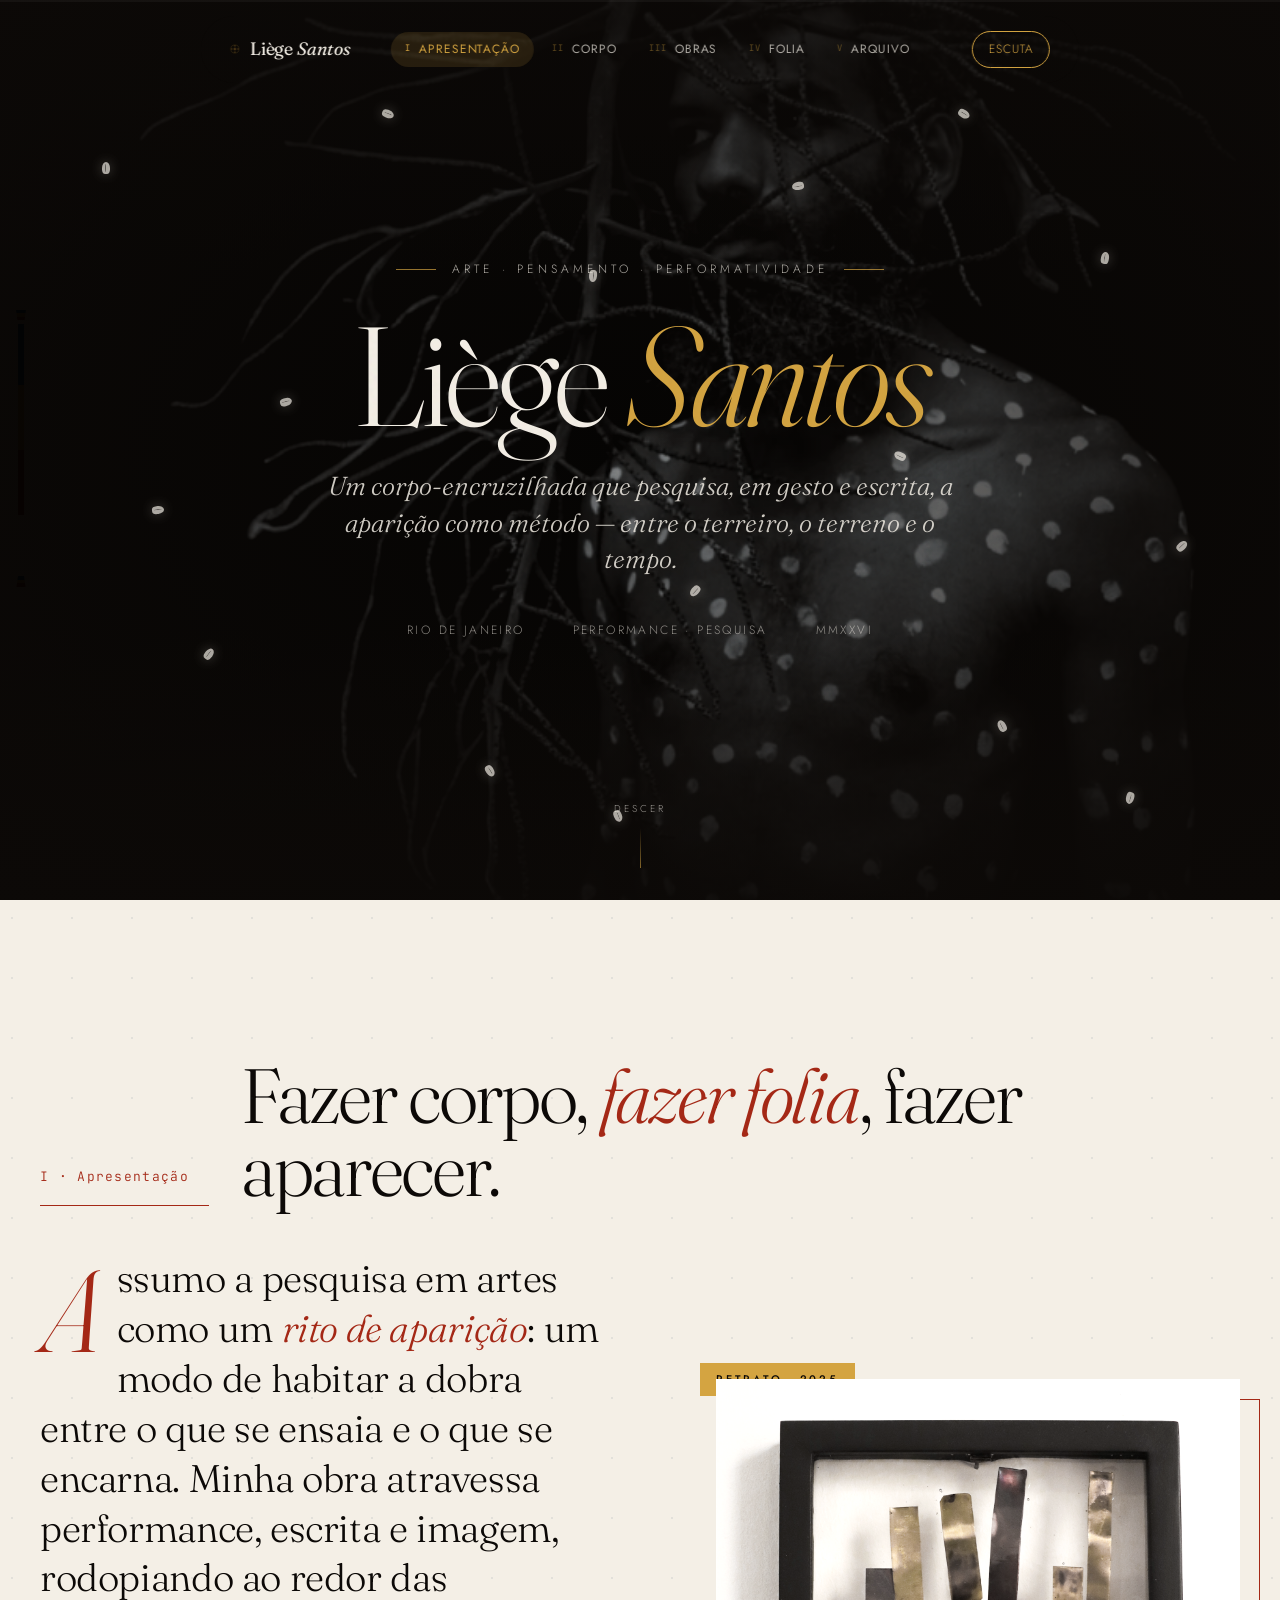
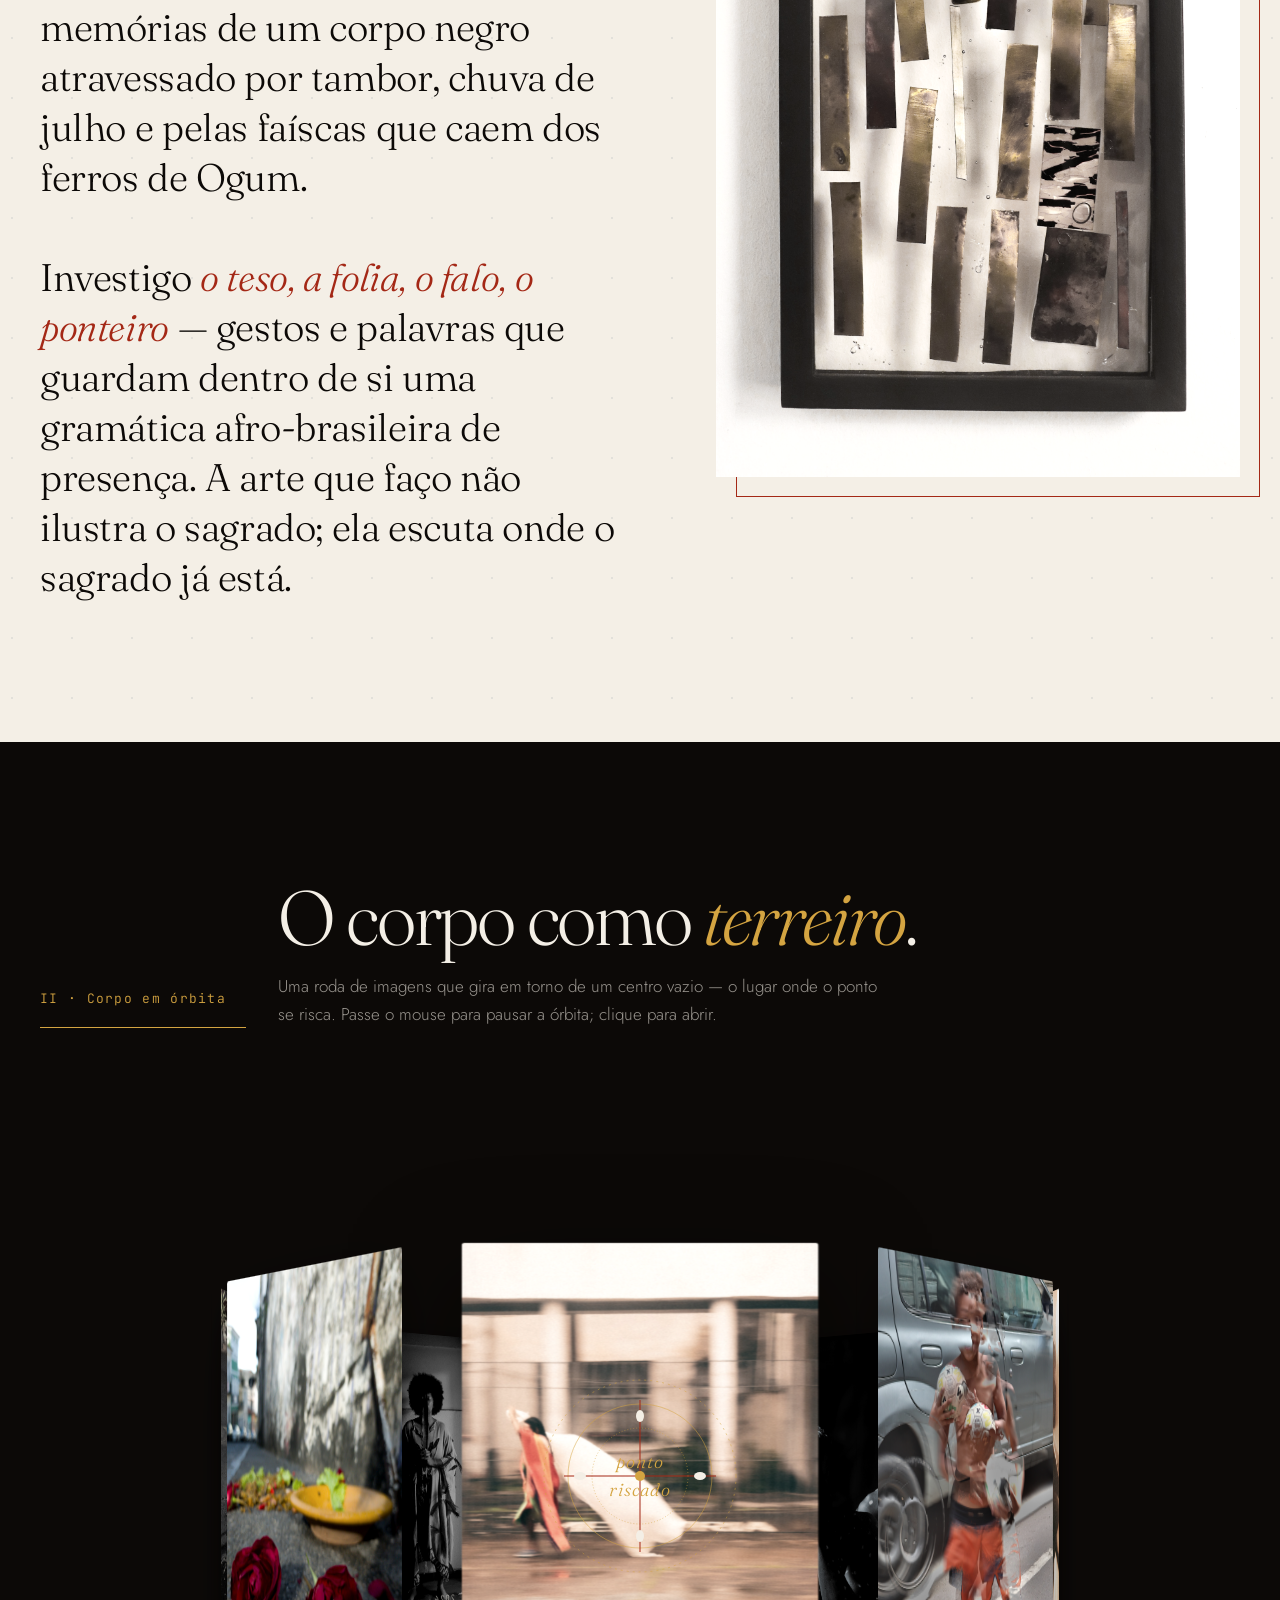
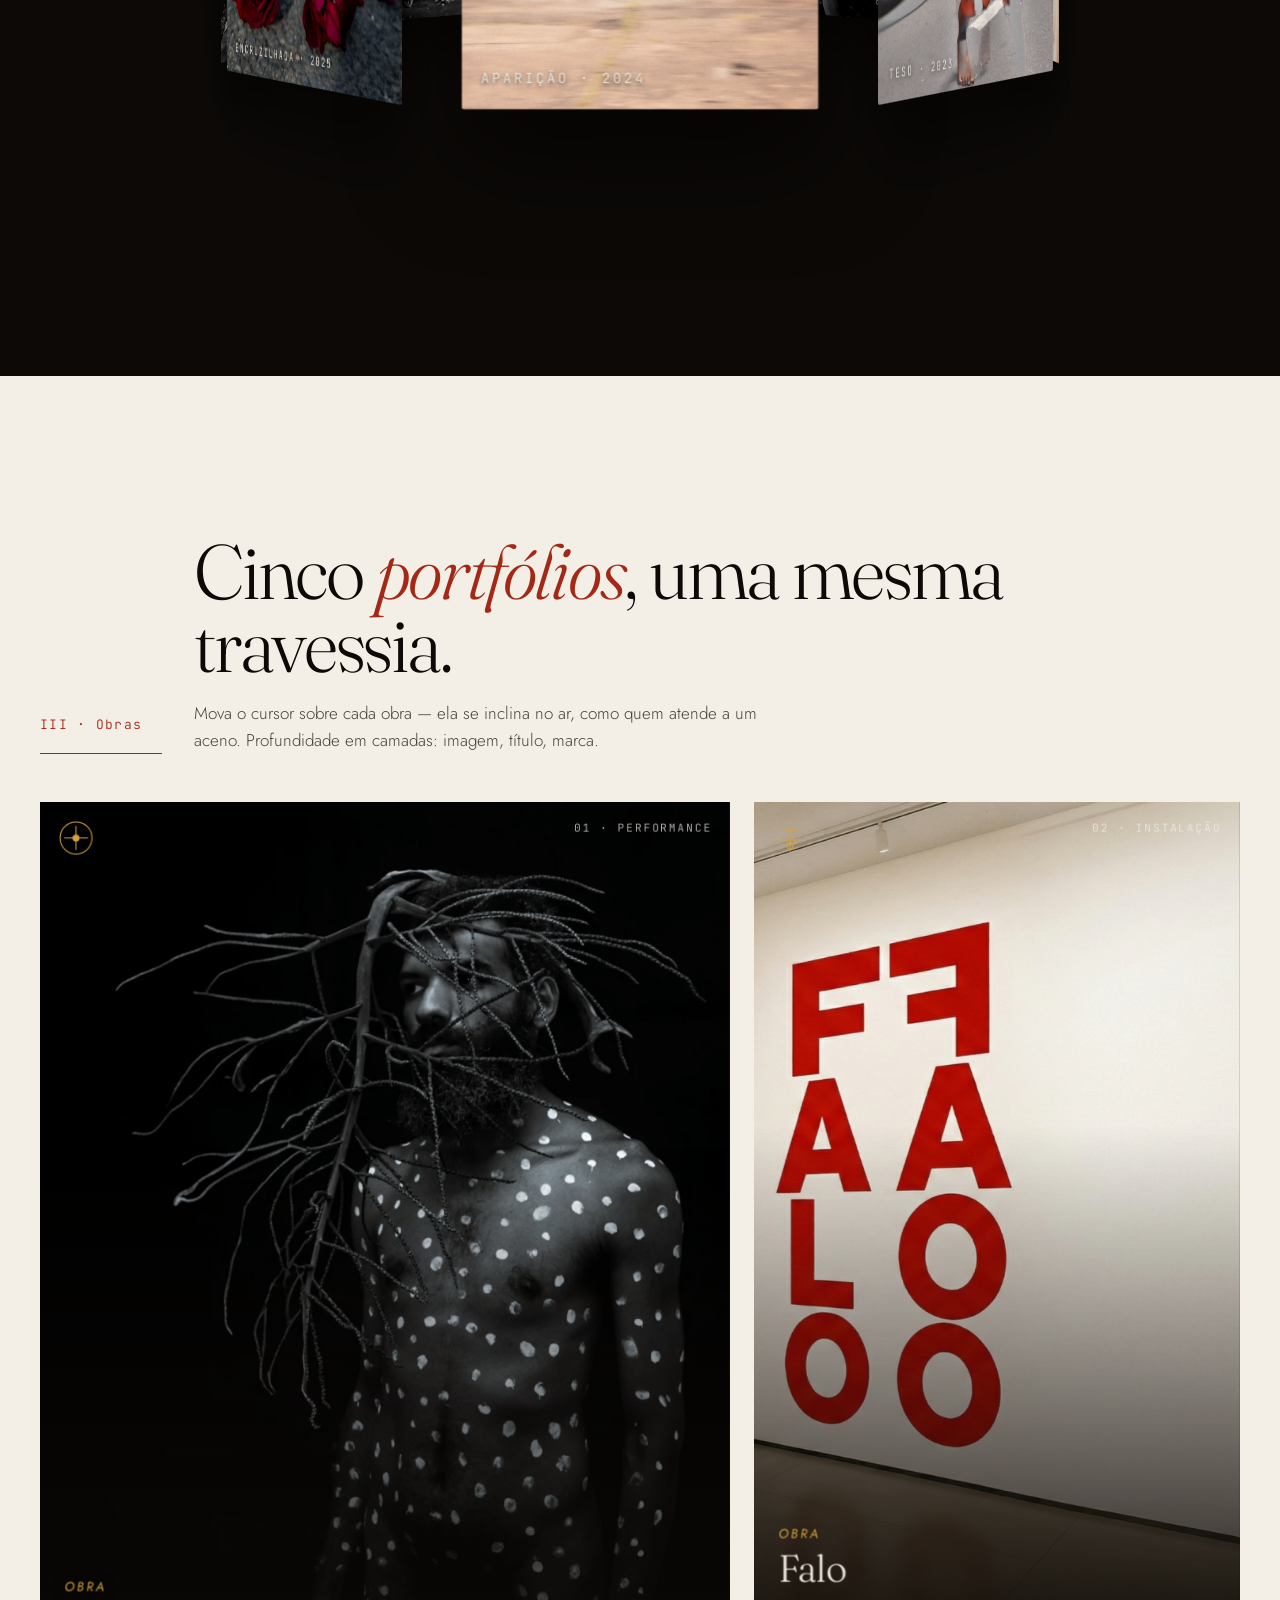
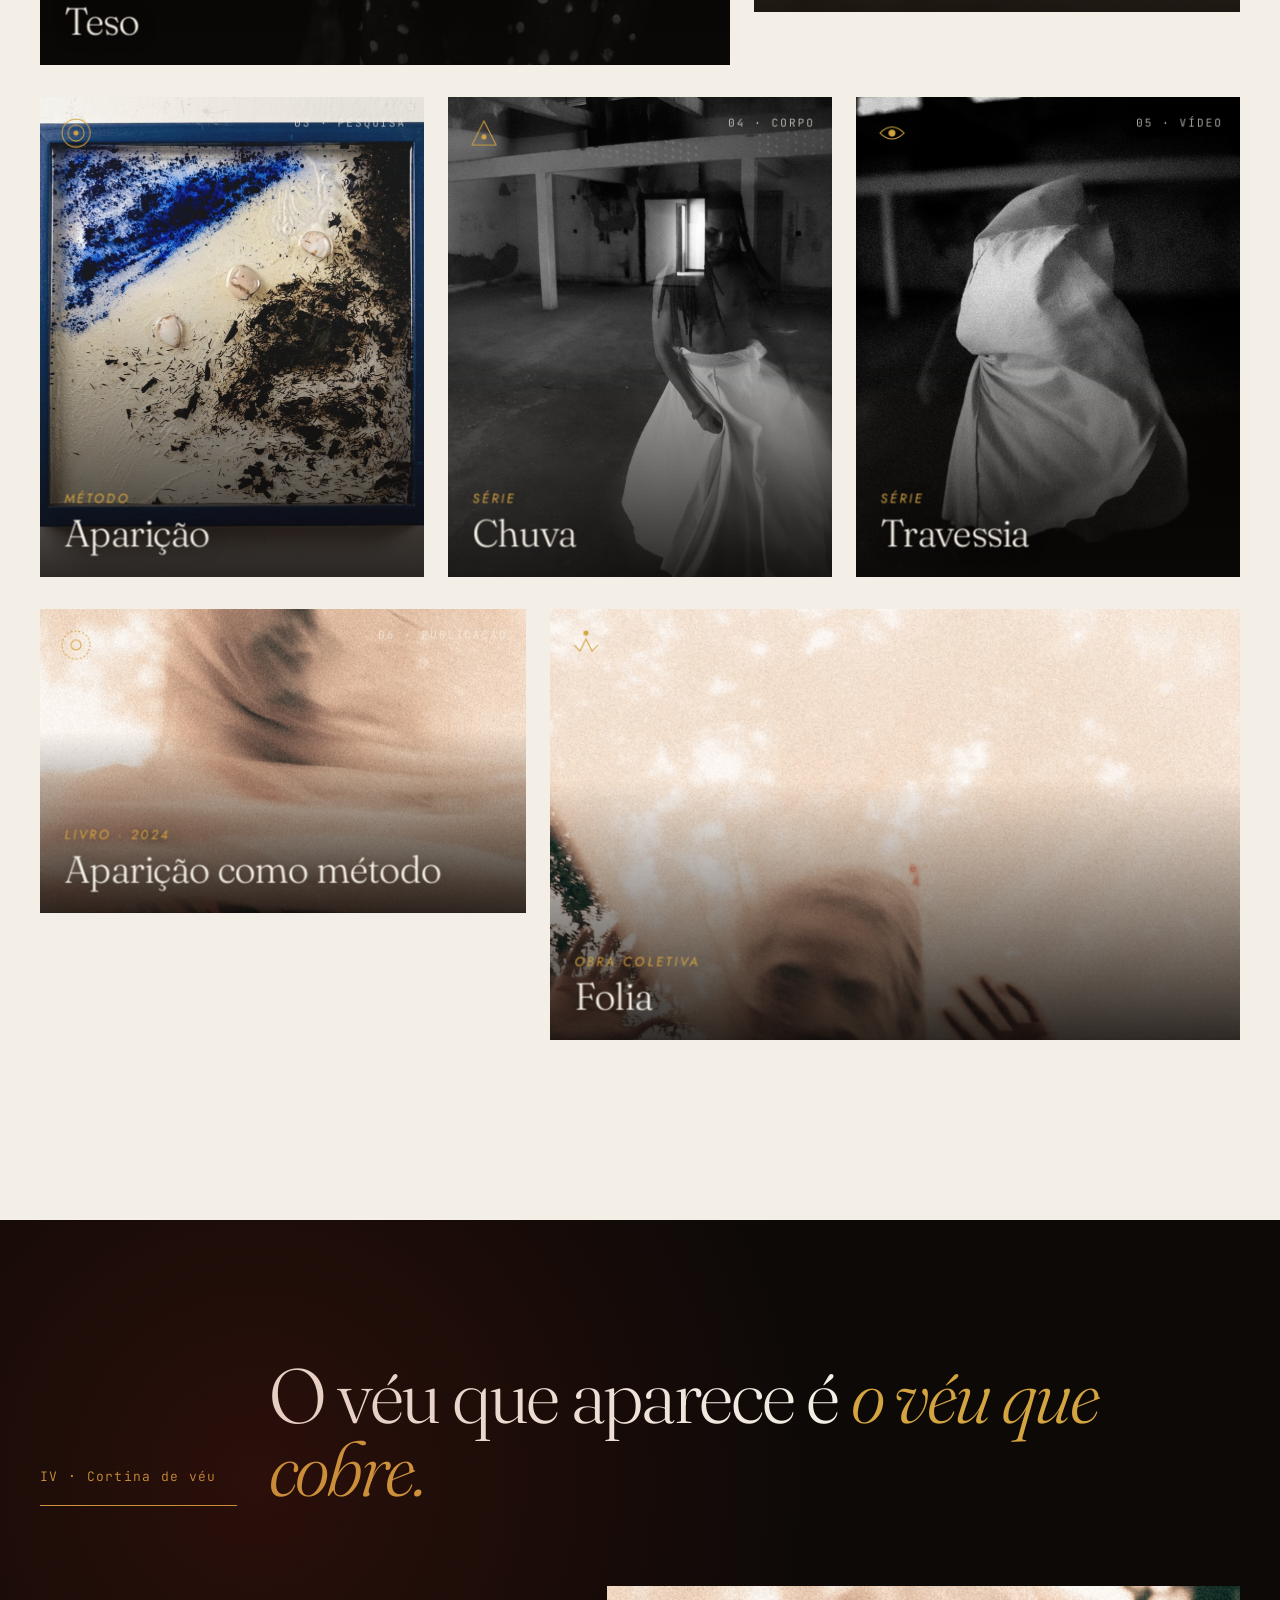
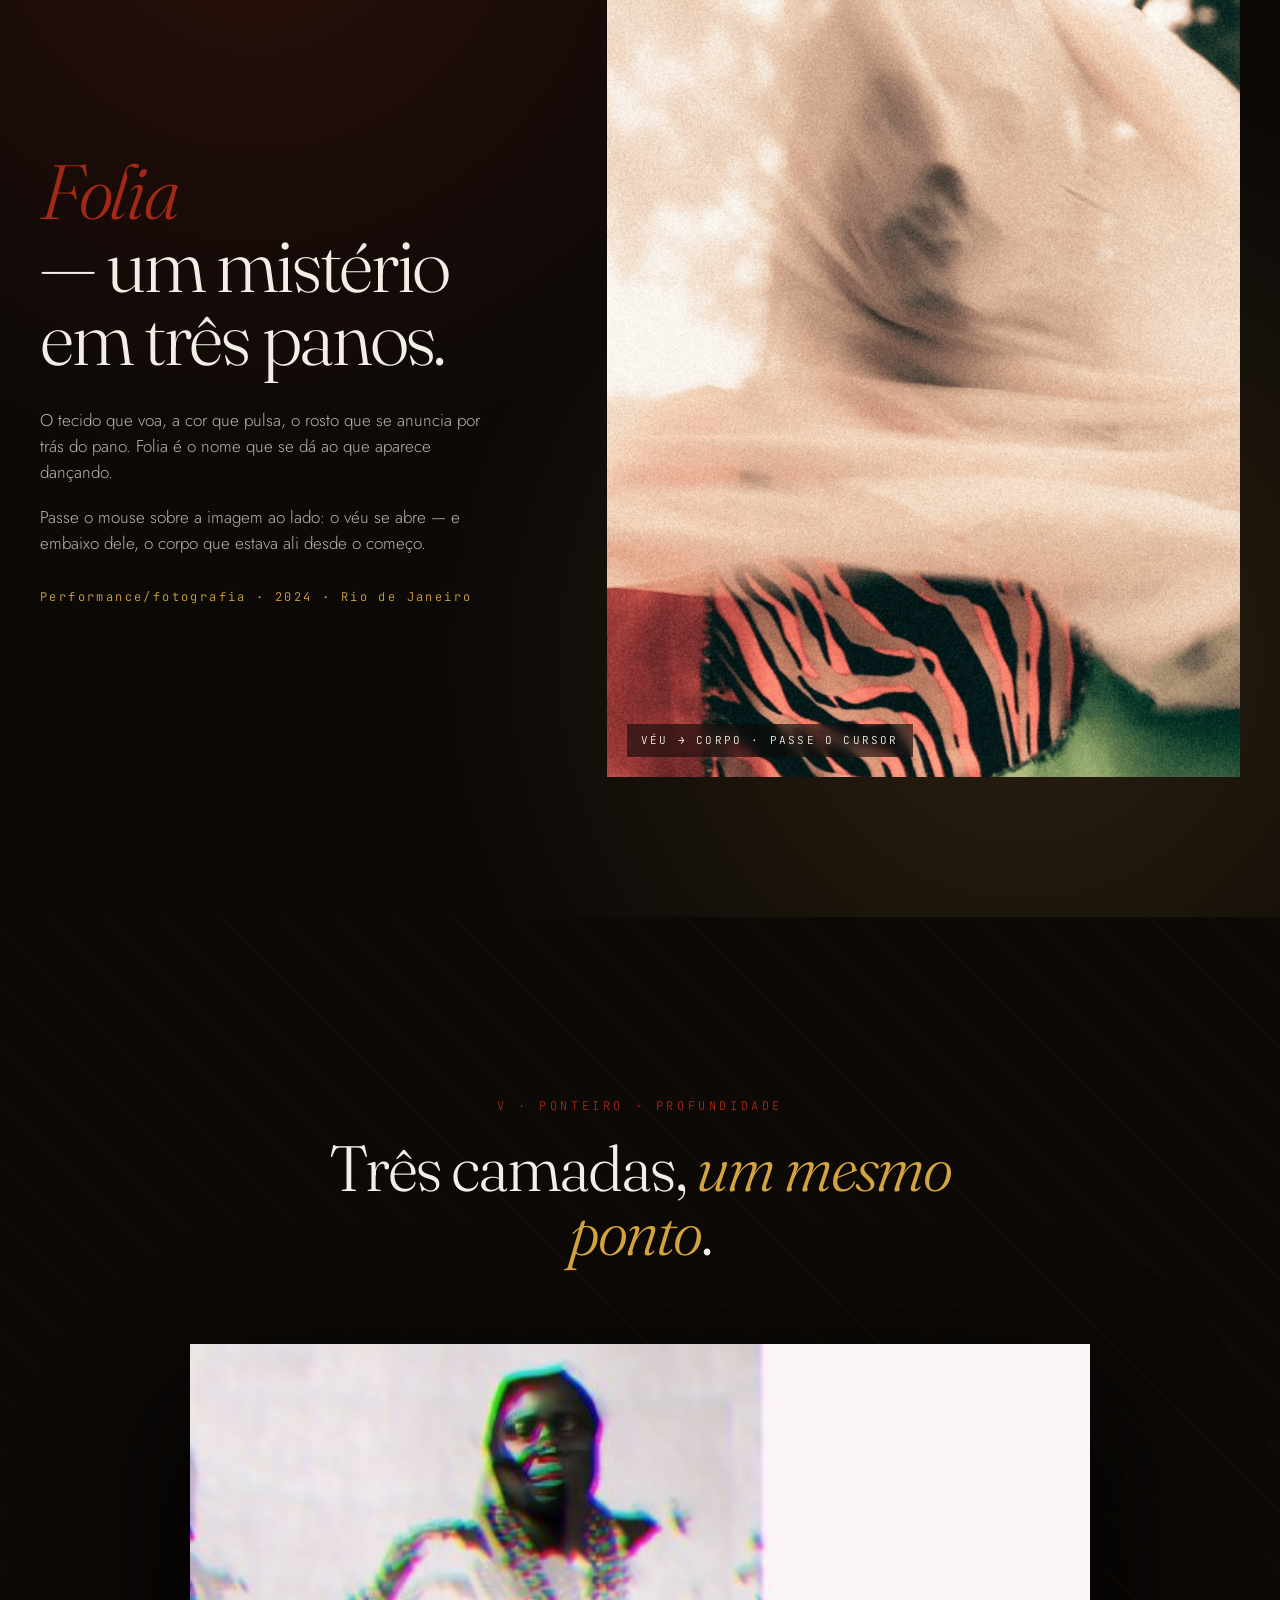
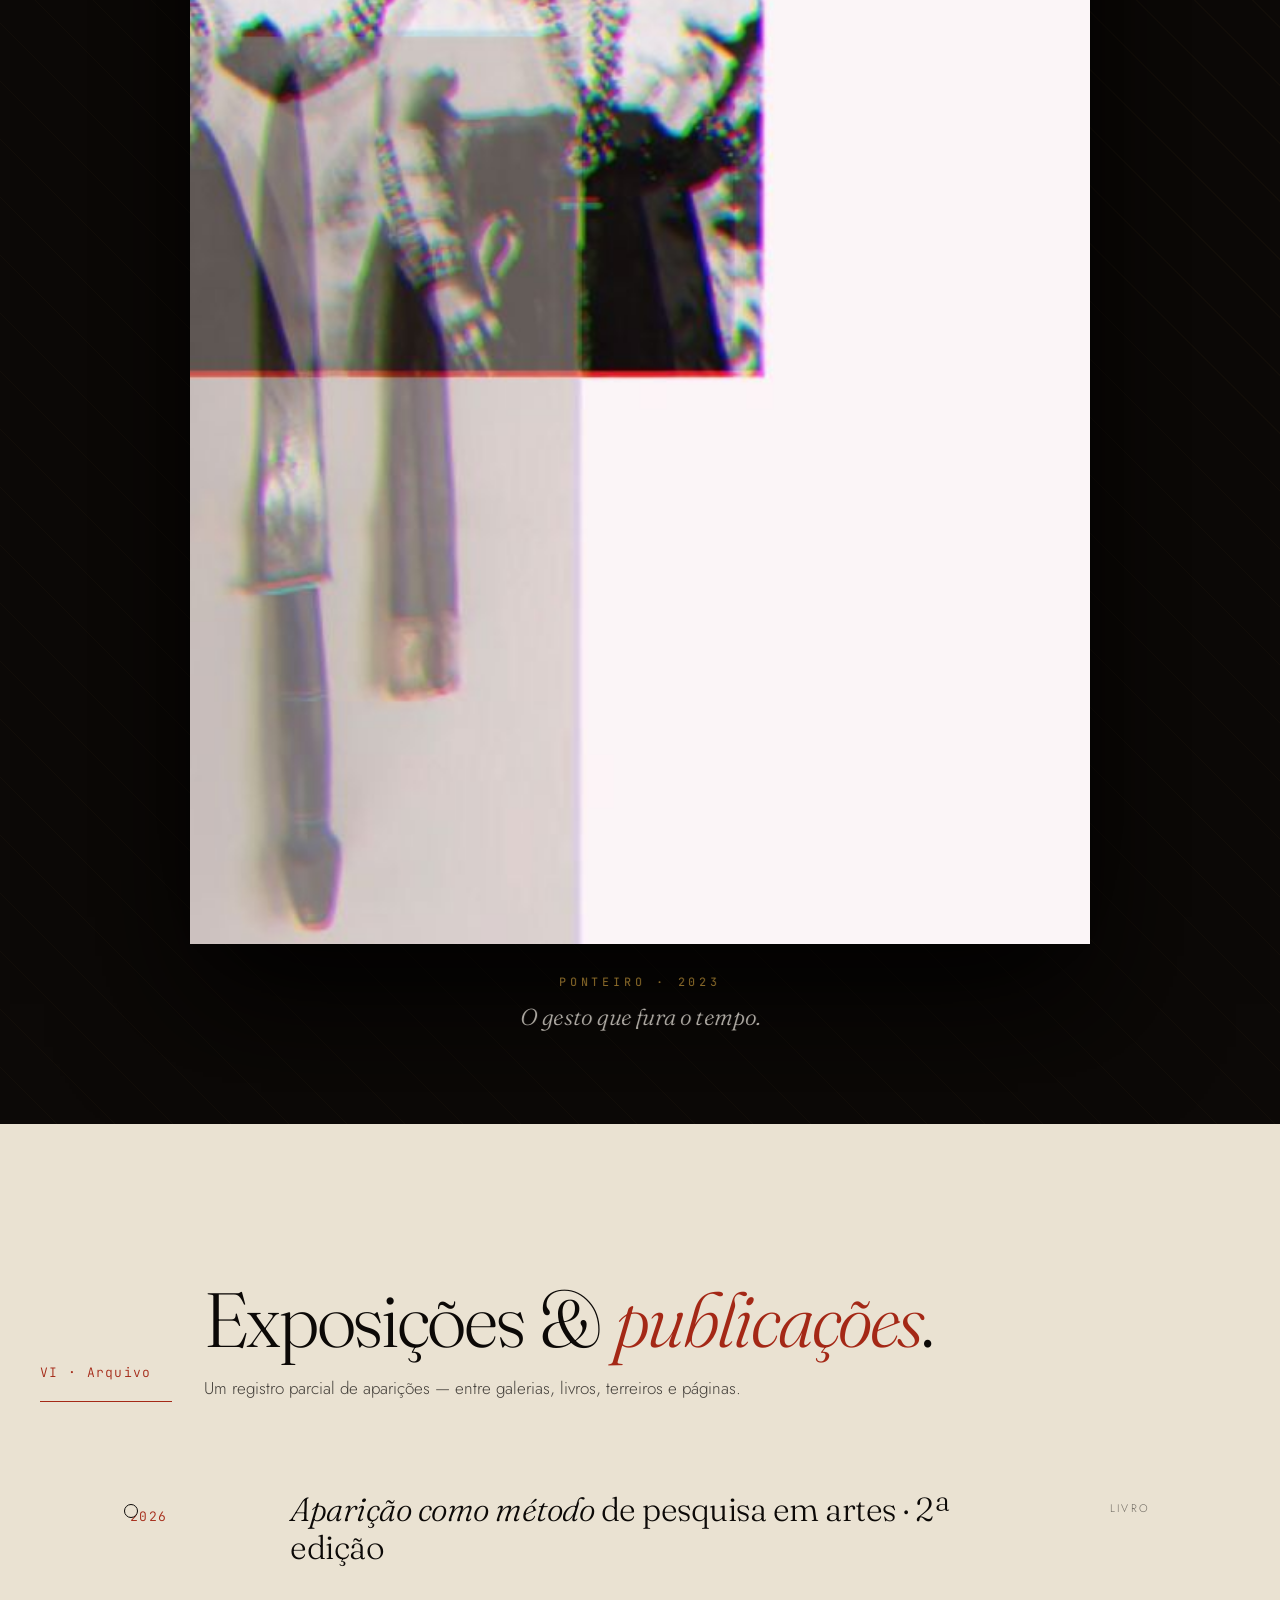
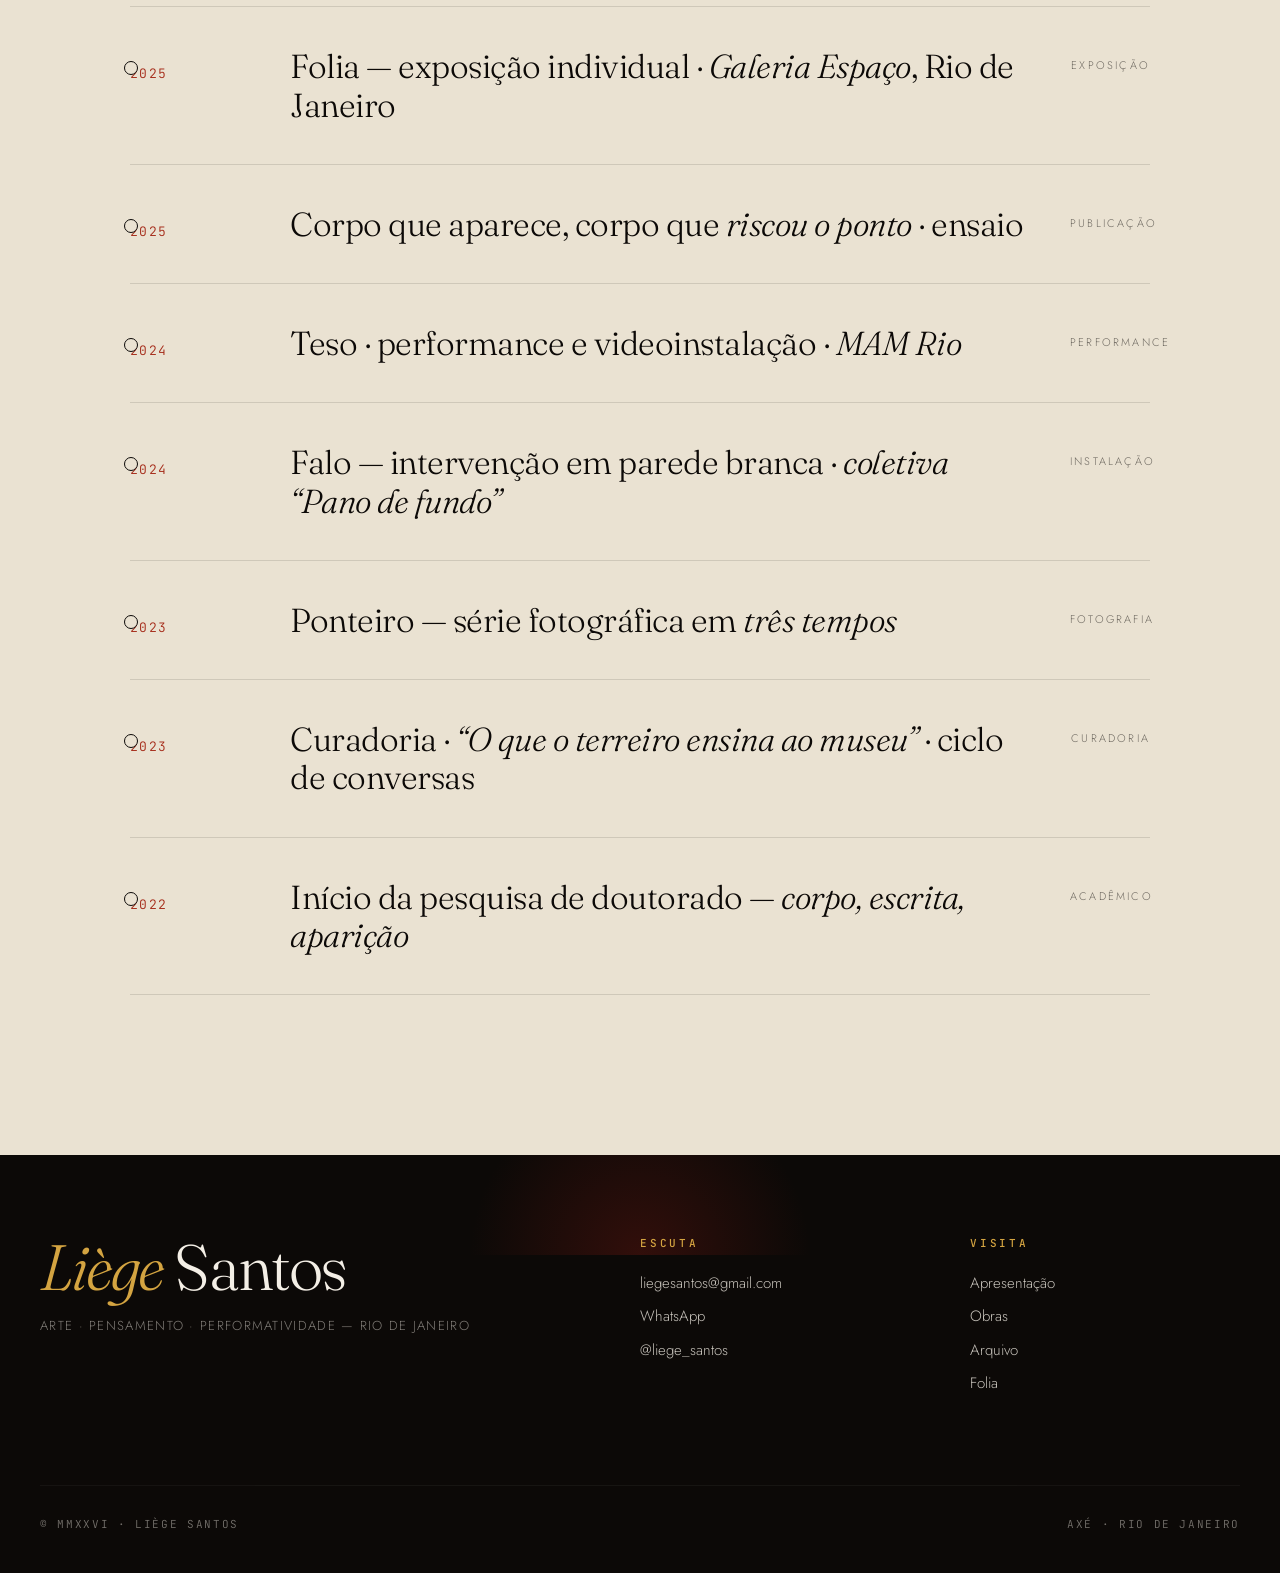
==== index.html @ 9e5293f4 "Add files via upload" ====
<!DOCTYPE html>
<html lang="pt-BR">
<head>
<meta charset="UTF-8" />
<meta name="viewport" content="width=device-width, initial-scale=1" />
<title>Liège Santos — Arte, pensamento, performatividade</title>
<link rel="preconnect" href="https://fonts.googleapis.com" />
<link rel="preconnect" href="https://fonts.gstatic.com" crossorigin />
<link href="https://fonts.googleapis.com/css2?family=Fraunces:ital,opsz,wght@0,9..144,300;0,9..144,400;0,9..144,500;1,9..144,300;1,9..144,400&family=Jost:wght@300;400;500&family=JetBrains+Mono:wght@400;500&display=swap" rel="stylesheet" />
<link rel="stylesheet" href="styles.css" />
</head>
<body>

<!-- Shared SVG defs: adinkra sigils, pemba filter -->
<svg width="0" height="0" style="position:absolute" aria-hidden="true">
  <defs>
    <!-- Pemba chalk-rough filter for divider line -->
    <filter id="pemba-rough" x="-10%" y="-50%" width="120%" height="200%">
      <feTurbulence type="fractalNoise" baseFrequency="0.9" numOctaves="2" seed="3"/>
      <feDisplacementMap in="SourceGraphic" scale="1.4"/>
    </filter>

    <!-- Gye Nyame — "exceto Deus/a divindade suprema" — supremacia do sagrado -->
    <symbol id="adinkra-gye" viewBox="0 0 64 64">
      <g fill="none" stroke="currentColor" stroke-width="2" stroke-linecap="round" stroke-linejoin="round">
        <path d="M32 6 C20 6 12 14 12 26 C12 36 20 44 32 44 C40 44 46 40 46 32"/>
        <path d="M46 32 C46 24 40 20 32 20 C26 20 22 24 22 30"/>
        <circle cx="32" cy="32" r="4" fill="currentColor" stroke="none"/>
        <path d="M32 44 L32 58 M24 58 L40 58"/>
      </g>
    </symbol>

    <!-- Sankofa (heart form) — voltar para buscar o que ficou -->
    <symbol id="adinkra-sankofa" viewBox="0 0 64 64">
      <g fill="none" stroke="currentColor" stroke-width="2" stroke-linecap="round" stroke-linejoin="round">
        <path d="M32 10 C22 10 14 18 14 30 C14 42 22 50 32 50 C42 50 50 42 50 32"/>
        <path d="M32 10 L32 28 L44 22"/>
        <path d="M50 32 L46 28 M50 32 L46 36"/>
        <circle cx="32" cy="40" r="2" fill="currentColor" stroke="none"/>
      </g>
    </symbol>

    <!-- Ponto riscado (cruz encruzilhada) -->
    <symbol id="sigil-ponto" viewBox="0 0 64 64">
      <g fill="none" stroke="currentColor" stroke-width="1.4">
        <circle cx="32" cy="32" r="26"/>
        <path d="M32 6 L32 58 M6 32 L58 32"/>
        <circle cx="32" cy="32" r="3" fill="currentColor"/>
        <circle cx="32" cy="12" r="2"/>
        <circle cx="52" cy="32" r="2"/>
        <circle cx="32" cy="52" r="2"/>
        <circle cx="12" cy="32" r="2"/>
      </g>
    </symbol>

    <!-- Dwennimmen (chifres do carneiro) — força, humildade -->
    <symbol id="adinkra-dwen" viewBox="0 0 64 64">
      <g fill="none" stroke="currentColor" stroke-width="1.6" stroke-linecap="round">
        <path d="M16 40 C10 40 8 34 14 30 C20 26 22 34 18 38"/>
        <path d="M48 40 C54 40 56 34 50 30 C44 26 42 34 46 38"/>
        <path d="M16 40 C16 48 24 54 32 54 C40 54 48 48 48 40"/>
        <circle cx="32" cy="18" r="6"/>
        <path d="M32 24 L32 42"/>
      </g>
    </symbol>

    <!-- Nkyinkyim (caminho sinuoso) -->
    <symbol id="adinkra-path" viewBox="0 0 64 64">
      <path d="M8 32 C16 20 24 44 32 32 C40 20 48 44 56 32" fill="none" stroke="currentColor" stroke-width="2" stroke-linecap="round"/>
      <circle cx="8" cy="32" r="2" fill="currentColor"/>
      <circle cx="56" cy="32" r="2" fill="currentColor"/>
    </symbol>

    <!-- Oferenda — folha com conta -->
    <symbol id="oferenda-folha" viewBox="0 0 64 64">
      <g fill="none" stroke="currentColor" stroke-width="1.2">
        <path d="M8 56 C8 30 26 12 50 10 C48 34 30 52 8 56 Z"/>
        <path d="M8 56 L40 24"/>
        <circle cx="22" cy="42" r="2" fill="currentColor"/>
        <circle cx="32" cy="32" r="1.5" fill="currentColor"/>
      </g>
    </symbol>

    <!-- Búzio -->
    <symbol id="oferenda-buzio" viewBox="0 0 64 64">
      <g fill="none" stroke="currentColor" stroke-width="1.2">
        <ellipse cx="32" cy="32" rx="14" ry="22"/>
        <path d="M32 12 L32 52"/>
        <path d="M26 22 C30 26 34 26 38 22 M26 32 C30 36 34 36 38 32 M26 42 C30 46 34 46 38 42"/>
      </g>
    </symbol>
  </defs>
</svg>

<div class="grain"></div>
<div class="fita" aria-hidden="true"></div>

<!-- Ritual opening — invocation over-frame on first load -->
<div class="ritual-open" aria-hidden="true">
  <div class="inner">
    <svg class="adinkra"><use href="#adinkra-gye"/></svg>
    <div class="salve"><em>Axé.</em></div>
    <div class="salve-sub">Aos que vieram antes · aos que virão</div>
  </div>
</div>

<!-- Scroll-progress (fita do Bonfim) -->
<div class="progress" aria-hidden="true"><span id="progressBar"></span></div>

<!-- Refined nav -->
<nav class="nav" id="topNav">
  <a href="#top" class="brand">
    <span class="glyph"><svg viewBox="0 0 64 64"><use href="#sigil-ponto"/></svg></span>
    <span><em>Liège</em> Santos</span>
  </a>
  <ul class="nav-items">
    <li><a href="#manifesto" data-num="I"><span class="num">I</span>Apresentação</a></li>
    <li><a href="#orbita" data-num="II"><span class="num">II</span>Corpo</a></li>
    <li><a href="#obras" data-num="III"><span class="num">III</span>Obras</a></li>
    <li><a href="#folia" data-num="IV"><span class="num">IV</span>Folia</a></li>
    <li><a href="#arquivo" data-num="V"><span class="num">V</span>Arquivo</a></li>
  </ul>
  <a href="#contato" class="contato-btn">Escuta</a>
  <button class="nav-mobile-btn" id="navMobileBtn" aria-label="Abrir menu">Menu</button>
</nav>

<!-- Mobile fullscreen menu -->
<div class="mobile-menu" id="mobileMenu">
  <button class="close" id="mobileMenuClose" aria-label="Fechar">Fechar</button>
  <a href="#manifesto"><span class="num">I</span><em>Apresentação</em></a>
  <a href="#orbita"><span class="num">II</span><em>Corpo</em></a>
  <a href="#obras"><span class="num">III</span><em>Obras</em></a>
  <a href="#folia"><span class="num">IV</span><em>Folia</em></a>
  <a href="#arquivo"><span class="num">V</span><em>Arquivo</em></a>
  <a href="#contato"><span class="num">VI</span><em>Escuta</em></a>
</div>

<!-- ============================================ HERO ============================================ -->
<header class="hero" id="top">
  <div class="hero-bg"></div>
  <div class="buzios" id="buzios"></div>
  <div class="hero-content">
    <div class="hero-kicker">Arte · Pensamento · Performatividade</div>
    <h1 class="hero-title">Liège <em>Santos</em></h1>
    <p class="hero-sub">Um corpo-encruzilhada que pesquisa, em gesto e escrita, a aparição como método — entre o terreiro, o terreno e o tempo.</p>
    <div class="hero-meta">
      <span>Rio de Janeiro</span>
      <span>Performance · Pesquisa</span>
      <span>MMXXVI</span>
    </div>
  </div>
  <div class="scroll-cue">
    <span>descer</span>
    <span class="line"></span>
  </div>
</header>

<!-- ============================================ MANIFESTO ============================================ -->
<section class="manifesto" id="manifesto">
  <div class="section-head">
    <div class="section-num">I · Apresentação</div>
    <h2 class="section-title">Fazer corpo, <em>fazer folia</em>, fazer aparecer.</h2>
  </div>
  <div class="manifesto-grid">
    <div class="manifesto-text">
      <span class="drop">A</span>ssumo a pesquisa em artes como um <em>rito de aparição</em>: um modo de habitar a dobra entre o que se ensaia e o que se encarna. Minha obra atravessa performance, escrita e imagem, rodopiando ao redor das memórias de um corpo negro atravessado por tambor, chuva de julho e pelas faíscas que caem dos ferros de Ogum.
      <br><br>
      Investigo <em>o teso, a folia, o falo, o ponteiro</em> — gestos e palavras que guardam dentro de si uma gramática afro-brasileira de presença. A arte que faço não ilustra o sagrado; ela escuta onde o sagrado já está.
    </div>
    <div class="manifesto-portrait">
      <div class="tag">Retrato · 2025</div>
      <img src="img/retrato.jpg" alt="Liège Santos" />
      <div class="frame"></div>
    </div>
  </div>
</section>

<!-- ============================================ ORBITAL GALLERY — CORPO ============================================ -->
<section class="orbital" id="orbita">
  <div class="section-head">
    <div class="section-num">II · Corpo em órbita</div>
    <div>
      <h2 class="section-title">O corpo como <em>terreiro</em>.</h2>
      <p class="section-intro">Uma roda de imagens que gira em torno de um centro vazio — o lugar onde o ponto se risca. Passe o mouse para pausar a órbita; clique para abrir.</p>
    </div>
  </div>

  <div class="orbit-stage">
    <div class="orbit-ring" id="orbitRing">
      <div class="orbit-card" data-label="Aparição · 2024" style="--angle: 0deg"><img src="img/corpo-1.png" alt="" /></div>
      <div class="orbit-card" data-label="Teso · 2023" style="--angle: 45deg"><img src="img/corpo-2.png" alt="" /></div>
      <div class="orbit-card" data-label="Folia · 2024" style="--angle: 90deg"><img src="img/corpo-3.png" alt="" /></div>
      <div class="orbit-card" data-label="Ritual · 2025" style="--angle: 135deg"><img src="img/corpo-4.png" alt="" /></div>
      <div class="orbit-card" data-label="Ponteiro · 2023" style="--angle: 180deg"><img src="img/corpo-5.png" alt="" /></div>
      <div class="orbit-card" data-label="Falo · 2024" style="--angle: 225deg"><img src="img/corpo-6.png" alt="" /></div>
      <div class="orbit-card" data-label="Chuva · 2025" style="--angle: 270deg"><img src="img/corpo-7.png" alt="" /></div>
      <div class="orbit-card" data-label="Encruzilhada · 2025" style="--angle: 315deg"><img src="img/corpo-8.png" alt="" /></div>
    </div>
    <div class="orbit-center">
      <svg viewBox="0 0 200 200" fill="none">
        <circle cx="100" cy="100" r="96" stroke="#d4a441" stroke-width="0.5" stroke-dasharray="2 4" />
        <circle cx="100" cy="100" r="72" stroke="#d4a441" stroke-width="0.5" />
        <circle cx="100" cy="100" r="48" stroke="#d4a441" stroke-width="0.5" stroke-dasharray="1 2" />
        <!-- Ponto-riscado: cross with four cowries -->
        <line x1="100" y1="24" x2="100" y2="176" stroke="#a42816" stroke-width="1" />
        <line x1="24" y1="100" x2="176" y2="100" stroke="#a42816" stroke-width="1" />
        <circle cx="100" cy="100" r="5" fill="#d4a441" />
        <ellipse cx="100" cy="40" rx="4" ry="6" fill="#f4efe6" />
        <ellipse cx="160" cy="100" rx="6" ry="4" fill="#f4efe6" />
        <ellipse cx="100" cy="160" rx="4" ry="6" fill="#f4efe6" />
        <ellipse cx="40" cy="100" rx="6" ry="4" fill="#f4efe6" />
      </svg>
      <div class="label">ponto<br/>riscado</div>
    </div>
  </div>
</section>

<!-- ============================================ PORTFOLIO — TILT ============================================ -->
<section class="portfolio" id="obras">
  <div class="section-head">
    <div class="section-num">III · Obras</div>
    <div>
      <h2 class="section-title">Cinco <em>portfólios</em>, uma mesma travessia.</h2>
      <p class="section-intro">Mova o cursor sobre cada obra — ela se inclina no ar, como quem atende a um aceno. Profundidade em camadas: imagem, título, marca.</p>
    </div>
  </div>

  <div class="portfolio-grid">

    <article class="tilt span-7" data-depth>
      <div class="tilt-inner">
        <div class="tilt-bg"><img src="img/teso.png" alt="Teso" /></div>
        <svg class="tilt-layer sigil" viewBox="0 0 36 36" fill="none" stroke="currentColor" stroke-width="1">
          <circle cx="18" cy="18" r="16" /><path d="M6 18 L30 18 M18 6 L18 30" /><circle cx="18" cy="18" r="3" fill="currentColor"/>
        </svg>
        <div class="tilt-layer corner">01 · Performance</div>
        <div class="tilt-layer title"><em>Obra</em>Teso</div>
        <div class="tilt-shine"></div>
      </div>
    </article>

    <article class="tilt span-5 tall" data-depth>
      <div class="tilt-inner">
        <div class="tilt-bg"><img src="img/falo.png" alt="Falo" /></div>
        <svg class="tilt-layer sigil" viewBox="0 0 36 36" fill="none" stroke="currentColor" stroke-width="1">
          <path d="M18 4 L18 32 M10 10 L26 10 M8 20 L28 20" /><circle cx="18" cy="26" r="3"/>
        </svg>
        <div class="tilt-layer corner">02 · Instalação</div>
        <div class="tilt-layer title"><em>Obra</em>Falo</div>
        <div class="tilt-shine"></div>
      </div>
    </article>

    <article class="tilt span-4" data-depth>
      <div class="tilt-inner">
        <div class="tilt-bg"><img src="img/ritual-1.png" alt="Ritual" /></div>
        <svg class="tilt-layer sigil" viewBox="0 0 36 36" fill="none" stroke="currentColor" stroke-width="1">
          <circle cx="18" cy="18" r="14" /><circle cx="18" cy="18" r="8" /><circle cx="18" cy="18" r="2" fill="currentColor"/>
        </svg>
        <div class="tilt-layer corner">03 · Pesquisa</div>
        <div class="tilt-layer title"><em>Método</em>Aparição</div>
        <div class="tilt-shine"></div>
      </div>
    </article>

    <article class="tilt span-4" data-depth>
      <div class="tilt-inner">
        <div class="tilt-bg"><img src="img/ritual-2.png" alt="Ritual 2" /></div>
        <svg class="tilt-layer sigil" viewBox="0 0 36 36" fill="none" stroke="currentColor" stroke-width="1">
          <path d="M6 30 L18 6 L30 30 Z" /><circle cx="18" cy="22" r="2" fill="currentColor"/>
        </svg>
        <div class="tilt-layer corner">04 · Corpo</div>
        <div class="tilt-layer title"><em>Série</em>Chuva</div>
        <div class="tilt-shine"></div>
      </div>
    </article>

    <article class="tilt span-4" data-depth>
      <div class="tilt-inner">
        <div class="tilt-bg"><img src="img/ritual-3.png" alt="Ritual 3" /></div>
        <svg class="tilt-layer sigil" viewBox="0 0 36 36" fill="none" stroke="currentColor" stroke-width="1">
          <path d="M6 18 Q18 6 30 18 Q18 30 6 18 Z" /><circle cx="18" cy="18" r="3" fill="currentColor"/>
        </svg>
        <div class="tilt-layer corner">05 · Vídeo</div>
        <div class="tilt-layer title"><em>Série</em>Travessia</div>
        <div class="tilt-shine"></div>
      </div>
    </article>

    <article class="tilt span-5 wide" data-depth>
      <div class="tilt-inner">
        <div class="tilt-bg"><img src="img/aparicao.png" alt="Aparição" /></div>
        <svg class="tilt-layer sigil" viewBox="0 0 36 36" fill="none" stroke="currentColor" stroke-width="1">
          <circle cx="18" cy="18" r="14" stroke-dasharray="2 2"/><circle cx="18" cy="18" r="5"/>
        </svg>
        <div class="tilt-layer corner">06 · Publicação</div>
        <div class="tilt-layer title"><em>Livro · 2024</em>Aparição como método</div>
        <div class="tilt-shine"></div>
      </div>
    </article>

    <article class="tilt span-7 wide" data-depth>
      <div class="tilt-inner">
        <div class="tilt-bg"><img src="img/folia.png" alt="Folia" /></div>
        <svg class="tilt-layer sigil" viewBox="0 0 36 36" fill="none" stroke="currentColor" stroke-width="1">
          <path d="M6 18 L12 24 L18 12 L24 24 L30 18" /><circle cx="18" cy="6" r="2" fill="currentColor"/>
        </svg>
        <div class="tilt-layer corner">07 · Exposição</div>
        <div class="tilt-layer title"><em>Obra coletiva</em>Folia</div>
        <div class="tilt-shine"></div>
      </div>
    </article>

  </div>
</section>

<!-- ============================================ CURTAIN — FOLIA ============================================ -->
<section class="curtain-section" id="folia">
  <div class="section-head" style="padding-bottom: 80px;">
    <div class="section-num" style="color: var(--oxum); border-bottom-color: var(--oxum);">IV · Cortina de véu</div>
    <h2 class="section-title" style="color: var(--oxala)">O véu que aparece é <em style="color: var(--oxum)">o véu que cobre.</em></h2>
  </div>
  <div class="curtain-wrap">
    <div class="curtain-text">
      <h3>Folia <span>— um mistério em três panos.</span></h3>
      <p>O tecido que voa, a cor que pulsa, o rosto que se anuncia por trás do pano. Folia é o nome que se dá ao que aparece dançando.</p>
      <p>Passe o mouse sobre a imagem ao lado: o véu se abre — e embaixo dele, o corpo que estava ali desde o começo.</p>
      <div class="year">Performance/fotografia · 2024 · Rio de Janeiro</div>
    </div>
    <div class="curtain-photo">
      <img class="layer-back" src="img/folia.png" alt="Folia descoberto" />
      <img class="layer-front" src="img/aparicao.png" alt="Folia velado" />
      <div class="caption">Véu → corpo · passe o cursor</div>
    </div>
  </div>
</section>

<!-- ============================================ PONTEIRO — DEPTH STACK ============================================ -->
<section class="ponteiro-stage">
  <div class="ponteiro-head">
    <div class="kicker">V · Ponteiro · Profundidade</div>
    <h3>Três camadas, <em>um mesmo ponto</em>.</h3>
  </div>
  <div class="ponteiro-wrap">
    <div class="ponteiro-card" id="ponteiroCard">
      <div class="ponteiro-slab s-back"><img src="img/ponteiro.jpg" alt="" /></div>
      <div class="ponteiro-slab s-mid"><img src="img/ponteiro.jpg" alt="" /></div>
      <div class="ponteiro-slab s-front"><img src="img/ponteiro.jpg" alt="Ponteiro" /></div>
      <div class="ponteiro-caption"><strong>Ponteiro · 2023</strong>O gesto que fura o tempo.</div>
    </div>
  </div>
</section>

<!-- ============================================ ARQUIVO / TIMELINE ============================================ -->
<section class="timeline" id="arquivo">
  <div class="section-head">
    <div class="section-num">VI · Arquivo</div>
    <div>
      <h2 class="section-title">Exposições &amp; <em>publicações</em>.</h2>
      <p class="section-intro">Um registro parcial de aparições — entre galerias, livros, terreiros e páginas.</p>
    </div>
  </div>
  <div class="timeline-wrap">
    <ul class="timeline-list">
      <li class="timeline-item">
        <div class="timeline-year">2026</div>
        <div class="timeline-title"><em>Aparição como método</em> de pesquisa em artes · 2ª edição</div>
        <div class="timeline-kind">Livro</div>
      </li>
      <li class="timeline-item">
        <div class="timeline-year">2025</div>
        <div class="timeline-title">Folia — exposição individual · <em>Galeria Espaço</em>, Rio de Janeiro</div>
        <div class="timeline-kind">Exposição</div>
      </li>
      <li class="timeline-item">
        <div class="timeline-year">2025</div>
        <div class="timeline-title">Corpo que aparece, corpo que <em>riscou o ponto</em> · ensaio</div>
        <div class="timeline-kind">Publicação</div>
      </li>
      <li class="timeline-item">
        <div class="timeline-year">2024</div>
        <div class="timeline-title">Teso · performance e videoinstalação · <em>MAM Rio</em></div>
        <div class="timeline-kind">Performance</div>
      </li>
      <li class="timeline-item">
        <div class="timeline-year">2024</div>
        <div class="timeline-title">Falo — intervenção em parede branca · <em>coletiva “Pano de fundo”</em></div>
        <div class="timeline-kind">Instalação</div>
      </li>
      <li class="timeline-item">
        <div class="timeline-year">2023</div>
        <div class="timeline-title">Ponteiro — série fotográfica em <em>três tempos</em></div>
        <div class="timeline-kind">Fotografia</div>
      </li>
      <li class="timeline-item">
        <div class="timeline-year">2023</div>
        <div class="timeline-title">Curadoria · <em>“O que o terreiro ensina ao museu”</em> · ciclo de conversas</div>
        <div class="timeline-kind">Curadoria</div>
      </li>
      <li class="timeline-item">
        <div class="timeline-year">2022</div>
        <div class="timeline-title">Início da pesquisa de doutorado — <em>corpo, escrita, aparição</em></div>
        <div class="timeline-kind">Acadêmico</div>
      </li>
    </ul>
  </div>
</section>

<!-- ============================================ FOOTER ============================================ -->
<footer id="contato">
  <div class="footer-inner">
    <div>
      <div class="footer-brand"><em>Liège</em> Santos<small>Arte · Pensamento · Performatividade — Rio de Janeiro</small></div>
    </div>
    <div class="footer-col">
      <h5>Escuta</h5>
      <ul>
        <li><a href="mailto:liegesantos@gmail.com">liegesantos@gmail.com</a></li>
        <li><a href="https://w.app/apbwd4">WhatsApp</a></li>
        <li><a href="https://www.instagram.com/liege_santos">@liege_santos</a></li>
      </ul>
    </div>
    <div class="footer-col">
      <h5>Visita</h5>
      <ul>
        <li><a href="#manifesto">Apresentação</a></li>
        <li><a href="#obras">Obras</a></li>
        <li><a href="#arquivo">Arquivo</a></li>
        <li><a href="#folia">Folia</a></li>
      </ul>
    </div>
  </div>
  <div class="footer-bottom">
    <span>© MMXXVI · Liège Santos</span>
    <span>Axé · Rio de Janeiro</span>
  </div>
</footer>

<script>
// ============================================
// Scroll progress bar + nav pill + active link
// ============================================
(function(){
  const nav = document.getElementById('topNav');
  const bar = document.getElementById('progressBar');
  const links = document.querySelectorAll('.nav-items a, .mobile-menu a');
  const sectionIds = ['manifesto','orbita','obras','folia','arquivo','contato'];

  function onScroll(){
    const y = window.scrollY;
    const h = document.documentElement.scrollHeight - window.innerHeight;
    bar.style.width = Math.min(100, (y / Math.max(1,h)) * 100) + '%';
    if (y > 60) nav.classList.add('scrolled');
    else nav.classList.remove('scrolled');

    // active section
    let current = sectionIds[0];
    const probe = y + window.innerHeight * 0.35;
    for (const id of sectionIds) {
      const el = document.getElementById(id);
      if (el && el.offsetTop <= probe) current = id;
    }
    links.forEach(a => {
      const href = a.getAttribute('href');
      if (href === '#' + current) a.classList.add('active');
      else a.classList.remove('active');
    });
  }
  window.addEventListener('scroll', onScroll, { passive: true });
  onScroll();

  // Mobile menu
  const btn = document.getElementById('navMobileBtn');
  const menu = document.getElementById('mobileMenu');
  const closeBtn = document.getElementById('mobileMenuClose');
  if (btn && menu) {
    btn.addEventListener('click', () => menu.classList.add('open'));
    closeBtn.addEventListener('click', () => menu.classList.remove('open'));
    menu.querySelectorAll('a').forEach(a =>
      a.addEventListener('click', () => menu.classList.remove('open'))
    );
  }
})();

// ============================================
// búzios scatter
// ============================================
(function(){
  const wrap = document.getElementById('buzios');
  const positions = [
    [8, 18], [16, 72], [22, 44], [30, 12], [38, 85], [46, 30],
    [54, 65], [62, 20], [70, 50], [78, 80], [86, 28], [92, 60],
    [12, 56], [75, 12], [48, 90], [88, 88]
  ];
  positions.forEach(([x, y], i) => {
    const b = document.createElement('div');
    b.className = 'buzio';
    b.style.left = x + '%';
    b.style.top = y + '%';
    b.style.animationDelay = (i * 0.3) + 's';
    b.style.transform = 'rotate(' + (i * 37 % 360) + 'deg)';
    wrap.appendChild(b);
  });
})();

// hero bg zoom-in trigger
requestAnimationFrame(() => {
  document.querySelector('.hero').classList.add('loaded');
});

// ============================================
// Orbital ring — position cards around circle
// ============================================
(function(){
  const ring = document.getElementById('orbitRing');
  const cards = ring.querySelectorAll('.orbit-card');
  const radius = 380;
  cards.forEach(card => {
    const angle = parseFloat(card.style.getPropertyValue('--angle')) || 0;
    card.style.transform = `rotateY(${angle}deg) translateZ(${radius}px)`;
  });
})();

// ============================================
// 3D tilt for portfolio cards
// ============================================
(function(){
  const tilts = document.querySelectorAll('.tilt');
  tilts.forEach(tilt => {
    const inner = tilt.querySelector('.tilt-inner');
    tilt.addEventListener('mousemove', (e) => {
      const r = tilt.getBoundingClientRect();
      const x = (e.clientX - r.left) / r.width;
      const y = (e.clientY - r.top) / r.height;
      const rx = (y - 0.5) * -14;
      const ry = (x - 0.5) * 16;
      inner.style.transform = `rotateX(${rx}deg) rotateY(${ry}deg) translateZ(0)`;
    });
    tilt.addEventListener('mouseleave', () => {
      inner.style.transform = 'rotateX(0) rotateY(0) translateZ(0)';
    });
  });
})();

// ============================================
// Ponteiro depth card — follow mouse
// ============================================
(function(){
  const card = document.getElementById('ponteiroCard');
  if (!card) return;
  const stage = card.closest('.ponteiro-stage');
  stage.addEventListener('mousemove', (e) => {
    const r = stage.getBoundingClientRect();
    const x = (e.clientX - r.left) / r.width - 0.5;
    const y = (e.clientY - r.top) / r.height - 0.5;
    card.style.transform = `rotateX(${y * -10}deg) rotateY(${x * 16}deg)`;
  });
  stage.addEventListener('mouseleave', () => {
    card.style.transform = 'rotateX(0) rotateY(0)';
  });
})();

// ============================================
// Reveal on scroll — simple fade+rise
// ============================================
(function(){
  const io = new IntersectionObserver((entries) => {
    entries.forEach(e => {
      if (e.isIntersecting) {
        e.target.style.opacity = '1';
        e.target.style.transform = 'translateY(0)';
        io.unobserve(e.target);
      }
    });
  }, { threshold: 0.15 });
  document.querySelectorAll('.tilt, .timeline-item, .manifesto-portrait, .manifesto-text, .curtain-photo').forEach(el => {
    el.style.opacity = '0';
    el.style.transform = 'translateY(30px)';
    el.style.transition = 'opacity 0.9s cubic-bezier(.2,.8,.2,1), transform 0.9s cubic-bezier(.2,.8,.2,1)';
    io.observe(el);
  });
})();
</script>

</body>
</html>
---- styles.css ----
/* ============================================
   Liège Santos — Portfólio
   Referências: Candomblé baiano, afro-brasilidade
   ============================================ */

:root {
  /* Paleta inspirada em orixás e na Bahia */
  --oxala: #f4efe6;          /* branco de Oxalá */
  --oxala-2: #eae2d2;
  --noite: #0c0907;          /* preto profundo, noite de terreiro */
  --noite-2: #171310;
  --xango: #a42816;          /* vermelho de Xangô/Iansã */
  --xango-deep: #6b1710;
  --oxum: #d4a441;           /* ouro de Oxum */
  --oxum-deep: #8b6a1f;
  --iemanja: #1b3a5b;        /* azul profundo de Iemanjá */
  --iemanja-2: #2d5d88;
  --oxossi: #3a5a2a;         /* verde folha de Oxóssi */
  --bonfim-1: #2d5d88;       /* fita do Bonfim — azul */
  --bonfim-2: #d4a441;       /* fita do Bonfim — amarelo */
  --bonfim-3: #a42816;       /* fita do Bonfim — vermelho */
  --bonfim-4: #f4efe6;       /* fita do Bonfim — branco */
  --barro: #8a4a2b;          /* terracota/barro */

  --fg: var(--noite);
  --bg: var(--oxala);

  --f-display: "Fraunces", "DM Serif Display", Georgia, serif;
  --f-body: "Jost", "Inter", system-ui, sans-serif;
  --f-mono: "JetBrains Mono", "Courier New", monospace;
}

* { box-sizing: border-box; margin: 0; padding: 0; }

html { scroll-behavior: smooth; }

body {
  font-family: var(--f-body);
  font-size: 17px;
  line-height: 1.55;
  color: var(--fg);
  background: var(--bg);
  overflow-x: hidden;
  -webkit-font-smoothing: antialiased;
  font-weight: 300;
}

img { max-width: 100%; display: block; }
a { color: inherit; text-decoration: none; }

/* ============================================
   Grain / film texture overlay
   ============================================ */
.grain {
  position: fixed; inset: 0;
  pointer-events: none;
  z-index: 9999;
  opacity: 0.08;
  mix-blend-mode: multiply;
  background-image: url("data:image/svg+xml,%3Csvg viewBox='0 0 200 200' xmlns='http://www.w3.org/2000/svg'%3E%3Cfilter id='n'%3E%3CfeTurbulence type='fractalNoise' baseFrequency='0.9'/%3E%3C/filter%3E%3Crect width='100%25' height='100%25' filter='url(%23n)'/%3E%3C/svg%3E");
}

/* ============================================
   Scroll progress bar — fita do Bonfim tricolor
   ============================================ */
.progress {
  position: fixed; top: 0; left: 0; right: 0;
  height: 2px;
  z-index: 300;
  background: rgba(255,255,255,0.04);
}
.progress > span {
  display: block; height: 100%;
  width: 0%;
  background: linear-gradient(
    90deg,
    var(--bonfim-1) 0 25%,
    var(--bonfim-2) 25% 50%,
    var(--bonfim-3) 50% 75%,
    var(--bonfim-4) 75% 100%
  );
  background-size: 400% 100%;
  background-position: 0 0;
  transition: width 0.1s linear;
}

/* ============================================
   Top nav — refined, pill when scrolled
   ============================================ */
.nav {
  position: fixed; top: 16px; left: 50%;
  transform: translateX(-50%);
  z-index: 200;
  padding: 14px 28px;
  display: flex; align-items: center; gap: 40px;
  color: var(--oxala);
  background: rgba(12, 9, 7, 0);
  backdrop-filter: blur(0px);
  border: 1px solid transparent;
  border-radius: 999px;
  transition:
    background 0.5s cubic-bezier(.2,.8,.2,1),
    backdrop-filter 0.5s,
    border-color 0.5s,
    padding 0.5s,
    top 0.5s;
  max-width: calc(100vw - 40px);
}
.nav.scrolled {
  background: rgba(12, 9, 7, 0.78);
  backdrop-filter: blur(20px) saturate(140%);
  border-color: rgba(212, 164, 65, 0.18);
  padding: 10px 20px 10px 24px;
  box-shadow: 0 10px 40px rgba(0,0,0,0.3);
}

.nav .brand {
  font-family: var(--f-display);
  font-weight: 400;
  font-size: 18px;
  letter-spacing: -0.01em;
  font-style: italic;
  display: flex; align-items: center; gap: 10px;
  white-space: nowrap;
}
.nav .brand em { font-style: normal; }
.nav .brand .glyph {
  width: 10px; height: 10px;
  color: var(--oxum);
  flex: none;
  opacity: 0.7;
}
.nav .brand .glyph svg { width: 100%; height: 100%; display: block; }

.nav ul {
  display: flex; gap: 4px; list-style: none;
  font-size: 12px;
  letter-spacing: 0.08em;
  text-transform: uppercase;
  font-weight: 400;
  align-items: center;
}
.nav ul li { position: relative; }
.nav ul a {
  position: relative;
  padding: 8px 14px;
  border-radius: 999px;
  opacity: 0.7;
  transition: opacity 0.3s, background 0.3s, color 0.3s;
  display: flex; align-items: center; gap: 8px;
  white-space: nowrap;
}
.nav ul a .num {
  font-family: var(--f-mono);
  font-size: 9px;
  color: var(--oxum);
  opacity: 0.6;
  letter-spacing: 0.1em;
}
.nav ul a:hover { opacity: 1; background: rgba(212, 164, 65, 0.08); }
.nav ul a.active {
  opacity: 1;
  background: rgba(212, 164, 65, 0.14);
  color: var(--oxum);
}
.nav ul a.active .num { opacity: 1; }

.nav .contato-btn {
  font-family: var(--f-body);
  font-size: 12px;
  letter-spacing: 0.08em;
  text-transform: uppercase;
  padding: 8px 16px;
  border: 1px solid var(--oxum);
  color: var(--oxum);
  border-radius: 999px;
  transition: background 0.3s, color 0.3s;
  margin-left: 8px;
  white-space: nowrap;
}
.nav .contato-btn:hover {
  background: var(--oxum);
  color: var(--noite);
}

.nav-mobile-btn {
  display: none;
  background: none; border: none;
  color: inherit;
  font-family: var(--f-mono);
  font-size: 11px;
  letter-spacing: 0.2em;
  text-transform: uppercase;
  cursor: pointer;
  padding: 6px 10px;
}

/* ============================================
   Mobile fullscreen menu
   ============================================ */
.mobile-menu {
  position: fixed; inset: 0;
  z-index: 250;
  background: var(--noite);
  color: var(--oxala);
  opacity: 0;
  pointer-events: none;
  transition: opacity 0.6s ease;
  display: flex; flex-direction: column; align-items: center; justify-content: center;
  gap: 24px;
  padding: 40px;
}
.mobile-menu.open { opacity: 1; pointer-events: auto; }
.mobile-menu a {
  font-family: var(--f-display);
  font-style: italic;
  font-size: 34px;
  color: var(--oxala);
  padding: 8px 0;
  display: flex; align-items: baseline; gap: 16px;
}
.mobile-menu a .num {
  font-family: var(--f-mono);
  font-style: normal;
  font-size: 12px;
  color: var(--oxum);
  letter-spacing: 0.15em;
}
.mobile-menu .close {
  position: absolute; top: 24px; right: 24px;
  background: none; border: none;
  color: var(--oxala);
  font-family: var(--f-mono);
  font-size: 12px; letter-spacing: 0.2em;
  text-transform: uppercase;
  cursor: pointer;
}

/* ============================================
   Fita do Bonfim — ribbon running vertically on side
   ============================================ */
.fita {
  position: fixed;
  left: 18px; top: 50%;
  transform: translateY(-50%);
  z-index: 100;
  width: 6px;
  height: 260px;
  border-radius: 3px;
  background: linear-gradient(
    to bottom,
    var(--bonfim-1) 0 25%,
    var(--bonfim-2) 25% 50%,
    var(--bonfim-3) 50% 75%,
    var(--bonfim-4) 75% 100%
  );
  box-shadow: 0 4px 16px rgba(0,0,0,0.12);
  animation: fita-sway 6s ease-in-out infinite;
  mix-blend-mode: multiply;
}
.fita::before, .fita::after {
  content: "";
  position: absolute;
  left: -2px; right: -2px;
  height: 14px;
  background: inherit;
}
.fita::before { top: -10px; clip-path: polygon(0 0, 100% 0, 80% 100%, 20% 100%); }
.fita::after { bottom: -10px; clip-path: polygon(20% 0, 80% 0, 100% 100%, 0 100%); }

@keyframes fita-sway {
  0%, 100% { transform: translateY(-50%) rotate(-1deg); }
  50% { transform: translateY(-50%) rotate(1.5deg); }
}

/* ============================================
   HERO
   ============================================ */
.hero {
  position: relative;
  min-height: 100vh;
  background: var(--noite);
  color: var(--oxala);
  overflow: hidden;
  display: grid;
  place-items: center;
}

.hero-bg {
  position: absolute; inset: 0;
  background-image: url("img/teso.png");
  background-size: cover;
  background-position: center 30%;
  opacity: 0.55;
  filter: contrast(1.05) saturate(0.8);
  transform: scale(1.08);
  transition: transform 6s cubic-bezier(0.2, 0.8, 0.2, 1);
}
.hero.loaded .hero-bg { transform: scale(1); }

.hero::before {
  content: "";
  position: absolute; inset: 0;
  background:
    radial-gradient(ellipse at center, transparent 0%, rgba(12,9,7,0.55) 55%, rgba(12,9,7,0.95) 100%),
    linear-gradient(180deg, rgba(12,9,7,0.4) 0%, transparent 30%, transparent 70%, rgba(12,9,7,0.8) 100%);
  z-index: 1;
}

/* búzios — cowrie dots scattered */
.buzios {
  position: absolute; inset: 0;
  z-index: 2;
  pointer-events: none;
}
.buzio {
  position: absolute;
  width: 8px; height: 12px;
  background: var(--oxala);
  border-radius: 50% 50% 40% 40%;
  opacity: 0.7;
  box-shadow: 0 0 12px rgba(244, 239, 230, 0.4);
  animation: buzio-float 8s ease-in-out infinite;
}
.buzio::after {
  content: "";
  position: absolute; inset: 2px 3px;
  border-left: 1px solid rgba(12,9,7,0.5);
  border-radius: 50%;
}
@keyframes buzio-float {
  0%, 100% { transform: translate(0,0) rotate(0deg); }
  50% { transform: translate(4px, -8px) rotate(8deg); }
}

.hero-content {
  position: relative;
  z-index: 5;
  text-align: center;
  padding: 0 40px;
  max-width: 1100px;
}

.hero-kicker {
  font-size: 12px;
  letter-spacing: 0.35em;
  text-transform: uppercase;
  opacity: 0.7;
  margin-bottom: 32px;
  display: flex; align-items: center; justify-content: center; gap: 16px;
}
.hero-kicker::before, .hero-kicker::after {
  content: ""; display: block;
  width: 40px; height: 1px;
  background: var(--oxum);
}

.hero-title {
  font-family: var(--f-display);
  font-weight: 300;
  font-size: clamp(64px, 11vw, 180px);
  line-height: 0.92;
  letter-spacing: -0.035em;
  margin-bottom: 28px;
}
.hero-title em {
  font-style: italic;
  color: var(--oxum);
  font-weight: 300;
}

.hero-sub {
  font-family: var(--f-display);
  font-style: italic;
  font-weight: 300;
  font-size: clamp(18px, 2.2vw, 26px);
  opacity: 0.85;
  max-width: 640px;
  margin: 0 auto 44px;
  line-height: 1.4;
}

.hero-meta {
  display: flex; justify-content: center; gap: 48px;
  font-size: 12px;
  letter-spacing: 0.2em;
  text-transform: uppercase;
  opacity: 0.55;
}

.scroll-cue {
  position: absolute; bottom: 32px; left: 50%;
  transform: translateX(-50%);
  z-index: 5;
  font-size: 10px;
  letter-spacing: 0.3em;
  text-transform: uppercase;
  opacity: 0.6;
  display: flex; flex-direction: column; align-items: center; gap: 12px;
}
.scroll-cue .line {
  width: 1px; height: 40px;
  background: linear-gradient(to bottom, transparent, var(--oxum));
  animation: scroll-line 2s ease-in-out infinite;
}
@keyframes scroll-line {
  0% { transform: scaleY(0); transform-origin: top; }
  50% { transform: scaleY(1); transform-origin: top; }
  51% { transform-origin: bottom; }
  100% { transform: scaleY(0); transform-origin: bottom; }
}

/* ============================================
   Section scaffolding
   ============================================ */
section { position: relative; }
.section-head {
  display: grid;
  grid-template-columns: auto 1fr;
  gap: 32px;
  align-items: end;
  max-width: 1440px;
  margin: 0 auto;
  padding: 0 40px 48px;
}
.section-num {
  font-family: var(--f-mono);
  font-size: 13px;
  letter-spacing: 0.1em;
  color: var(--xango);
  padding-bottom: 18px;
  border-bottom: 1px solid currentColor;
  padding-right: 20px;
}
.section-title {
  font-family: var(--f-display);
  font-size: clamp(40px, 6vw, 84px);
  font-weight: 300;
  line-height: 0.95;
  letter-spacing: -0.03em;
}
.section-title em {
  font-style: italic;
  color: var(--xango);
}

.section-intro {
  max-width: 600px;
  margin-top: 18px;
  font-size: 17px;
  line-height: 1.6;
  opacity: 0.75;
}

/* ============================================
   MANIFESTO — split layout com citação
   ============================================ */
.manifesto {
  padding: 160px 0 140px;
  background: var(--oxala);
  position: relative;
}
.manifesto::before {
  /* Pattern adire-inspired */
  content: "";
  position: absolute; inset: 0;
  background-image:
    radial-gradient(circle at 20% 30%, var(--iemanja) 1px, transparent 1.5px),
    radial-gradient(circle at 70% 80%, var(--iemanja) 1px, transparent 1.5px);
  background-size: 60px 60px, 60px 60px;
  background-position: 0 0, 30px 30px;
  opacity: 0.08;
  pointer-events: none;
}
.manifesto-grid {
  max-width: 1440px;
  margin: 0 auto;
  padding: 0 40px;
  display: grid;
  grid-template-columns: 1.1fr 1fr;
  gap: 100px;
  align-items: center;
  position: relative;
}
.manifesto-text {
  font-family: var(--f-display);
  font-weight: 300;
  font-size: clamp(26px, 3vw, 40px);
  line-height: 1.3;
  letter-spacing: -0.01em;
}
.manifesto-text em {
  font-style: italic;
  color: var(--xango);
}
.manifesto-text .drop {
  font-family: var(--f-display);
  font-style: italic;
  font-size: 3em;
  float: left;
  line-height: 0.85;
  padding: 8px 16px 0 0;
  color: var(--xango);
}

.manifesto-portrait {
  position: relative;
  aspect-ratio: 3/4;
}
.manifesto-portrait img {
  width: 100%; height: 100%;
  object-fit: cover;
  filter: grayscale(0.3) contrast(1.05);
}
.manifesto-portrait .frame {
  position: absolute;
  inset: 20px -20px -20px 20px;
  border: 1px solid var(--xango);
  z-index: -1;
  pointer-events: none;
}
.manifesto-portrait .tag {
  position: absolute;
  top: -16px; left: -16px;
  background: var(--oxum);
  color: var(--noite);
  padding: 8px 16px;
  font-size: 11px;
  letter-spacing: 0.25em;
  text-transform: uppercase;
  font-weight: 500;
}

/* ============================================
   ORBITAL GALLERY — corpo, ritual
   ============================================ */
.orbital {
  padding: 140px 0;
  background: var(--noite);
  color: var(--oxala);
  overflow: hidden;
  position: relative;
}
.orbital .section-num { color: var(--oxum); border-bottom-color: var(--oxum); }
.orbital .section-title em { color: var(--oxum); }
.orbital .section-intro { opacity: 0.6; }

.orbit-stage {
  position: relative;
  width: 100%;
  height: 720px;
  perspective: 1400px;
  margin-top: 40px;
}
.orbit-ring {
  position: absolute;
  top: 50%; left: 50%;
  width: 520px; height: 520px;
  transform: translate(-50%, -50%);
  transform-style: preserve-3d;
  animation: orbit-spin 40s linear infinite;
}
.orbit-stage:hover .orbit-ring { animation-play-state: paused; }

@keyframes orbit-spin {
  from { transform: translate(-50%, -50%) rotateY(0deg) rotateX(-8deg); }
  to   { transform: translate(-50%, -50%) rotateY(360deg) rotateX(-8deg); }
}

.orbit-card {
  position: absolute;
  top: 50%; left: 50%;
  width: 260px; height: 340px;
  margin: -170px 0 0 -130px;
  border-radius: 2px;
  overflow: hidden;
  box-shadow: 0 30px 80px rgba(0,0,0,0.6);
  cursor: pointer;
  transition: filter 0.5s;
}
.orbit-card img {
  width: 100%; height: 100%;
  object-fit: cover;
  filter: grayscale(0.2) contrast(1.1);
}
.orbit-card::after {
  content: attr(data-label);
  position: absolute;
  bottom: 14px; left: 14px; right: 14px;
  font-family: var(--f-mono);
  font-size: 10px;
  letter-spacing: 0.2em;
  text-transform: uppercase;
  color: var(--oxala);
  text-shadow: 0 1px 4px rgba(0,0,0,0.8);
}

/* orbital center — atabaque-inspired radial */
.orbit-center {
  position: absolute;
  top: 50%; left: 50%;
  transform: translate(-50%, -50%);
  z-index: 10;
  width: 200px; height: 200px;
  display: grid; place-items: center;
  pointer-events: none;
}
.orbit-center svg {
  width: 100%; height: 100%;
  animation: spin-slow 60s linear infinite reverse;
}
.orbit-center .label {
  position: absolute;
  font-family: var(--f-display);
  font-style: italic;
  font-size: 18px;
  color: var(--oxum);
  letter-spacing: 0.05em;
  text-align: center;
}
@keyframes spin-slow { to { transform: rotate(360deg); } }

/* ============================================
   PORTFOLIO — 3D tilt cards with depth layers
   ============================================ */
.portfolio {
  padding: 160px 0 180px;
  background: var(--oxala);
  position: relative;
}
.portfolio-grid {
  max-width: 1440px;
  margin: 0 auto;
  padding: 0 40px;
  display: grid;
  grid-template-columns: repeat(12, 1fr);
  gap: 32px 24px;
}

.tilt {
  perspective: 1200px;
  position: relative;
}
.tilt-inner {
  position: relative;
  width: 100%;
  aspect-ratio: 4/5;
  transform-style: preserve-3d;
  transition: transform 0.7s cubic-bezier(0.2, 0.8, 0.2, 1);
  will-change: transform;
}
.tilt-bg {
  position: absolute; inset: 0;
  overflow: hidden;
  background: var(--noite);
}
.tilt-bg img {
  width: 100%; height: 100%;
  object-fit: cover;
  transform: translateZ(0);
  transition: transform 0.7s cubic-bezier(0.2, 0.8, 0.2, 1);
}
.tilt:hover .tilt-bg img { transform: scale(1.06); }

.tilt-layer {
  position: absolute;
  font-family: var(--f-display);
  pointer-events: none;
  will-change: transform;
}
.tilt-layer.title {
  bottom: 24px; left: 24px; right: 24px;
  transform: translateZ(60px);
  color: var(--oxala);
  font-size: 38px;
  font-weight: 300;
  letter-spacing: -0.02em;
  line-height: 1;
  text-shadow: 0 2px 20px rgba(0,0,0,0.4);
}
.tilt-layer.title em {
  font-style: italic;
  display: block;
  font-size: 13px;
  letter-spacing: 0.2em;
  text-transform: uppercase;
  font-family: var(--f-body);
  font-weight: 400;
  color: var(--oxum);
  margin-bottom: 10px;
}
.tilt-layer.corner {
  top: 18px; right: 18px;
  transform: translateZ(40px);
  color: var(--oxala);
  font-family: var(--f-mono);
  font-size: 11px;
  letter-spacing: 0.15em;
  text-transform: uppercase;
  opacity: 0.8;
}
.tilt-layer.sigil {
  top: 18px; left: 18px;
  transform: translateZ(50px);
  width: 36px; height: 36px;
  color: var(--oxum);
}
.tilt-shine {
  position: absolute; inset: 0;
  background: linear-gradient(
    110deg,
    transparent 35%,
    rgba(244,239,230,0.12) 50%,
    transparent 65%
  );
  opacity: 0;
  transition: opacity 0.3s;
  pointer-events: none;
  mix-blend-mode: overlay;
  transform: translateZ(30px);
}
.tilt:hover .tilt-shine { opacity: 1; }

.tilt-bg::after {
  content: "";
  position: absolute; inset: 0;
  background: linear-gradient(180deg, rgba(12,9,7,0.0) 40%, rgba(12,9,7,0.85) 100%);
}

/* Grid spans */
.tilt.span-6 { grid-column: span 6; }
.tilt.span-4 { grid-column: span 4; }
.tilt.span-7 { grid-column: span 7; }
.tilt.span-5 { grid-column: span 5; }
.tilt.span-8 { grid-column: span 8; }
.tilt.tall .tilt-inner { aspect-ratio: 3/5; }
.tilt.wide .tilt-inner { aspect-ratio: 16/10; }

/* ============================================
   CURTAIN — fabric reveal (Folia)
   ============================================ */
.curtain-section {
  padding: 140px 0;
  background: var(--noite);
  color: var(--oxala);
  position: relative;
  overflow: hidden;
}
.curtain-section::before {
  content: "";
  position: absolute; inset: 0;
  background:
    radial-gradient(ellipse at 20% 20%, rgba(164, 40, 22, 0.2), transparent 40%),
    radial-gradient(ellipse at 80% 80%, rgba(212, 164, 65, 0.15), transparent 40%);
  pointer-events: none;
}
.curtain-wrap {
  max-width: 1440px;
  margin: 0 auto;
  padding: 0 40px;
  display: grid;
  grid-template-columns: 1fr 1.3fr;
  gap: 80px;
  align-items: center;
  position: relative;
}
.curtain-text h3 {
  font-family: var(--f-display);
  font-weight: 300;
  font-style: italic;
  font-size: clamp(48px, 6vw, 96px);
  line-height: 0.95;
  letter-spacing: -0.03em;
  color: var(--xango);
  margin-bottom: 32px;
}
.curtain-text h3 span {
  color: var(--oxala);
  font-style: normal;
  display: block;
}
.curtain-text p {
  opacity: 0.75;
  font-size: 17px;
  max-width: 440px;
  margin-bottom: 18px;
}
.curtain-text .year {
  font-family: var(--f-mono);
  font-size: 12px;
  letter-spacing: 0.2em;
  color: var(--oxum);
  margin-top: 32px;
}

.curtain-photo {
  position: relative;
  aspect-ratio: 4/5;
  overflow: hidden;
  cursor: crosshair;
}
.curtain-photo img {
  position: absolute; inset: 0;
  width: 100%; height: 100%;
  object-fit: cover;
}
.curtain-photo .layer-front {
  z-index: 3;
  clip-path: polygon(0 0, 100% 0, 100% 100%, 0 100%);
  transition: clip-path 1s cubic-bezier(0.7, 0, 0.3, 1);
  filter: blur(0.5px);
}
.curtain-photo:hover .layer-front {
  clip-path: polygon(0 0, 100% 0, 100% 0, 0 0);
}
.curtain-photo .layer-back {
  z-index: 2;
  filter: saturate(1.2) contrast(1.05);
}
.curtain-photo .caption {
  position: absolute;
  bottom: 20px; left: 20px;
  z-index: 5;
  font-family: var(--f-mono);
  font-size: 11px;
  letter-spacing: 0.2em;
  text-transform: uppercase;
  color: var(--oxala);
  background: rgba(12,9,7,0.6);
  padding: 8px 14px;
  backdrop-filter: blur(6px);
}

/* ============================================
   PUBLICATIONS / EXPOSICOES — vertical timeline
   ============================================ */
.timeline {
  padding: 160px 0;
  background: var(--oxala-2);
  position: relative;
}
.timeline-wrap {
  max-width: 1100px;
  margin: 0 auto;
  padding: 0 40px;
}
.timeline-list { list-style: none; }
.timeline-item {
  display: grid;
  grid-template-columns: 120px 1fr 80px;
  gap: 40px;
  padding: 40px 0;
  border-bottom: 1px solid rgba(12,9,7,0.12);
  align-items: baseline;
  transition: background 0.4s, padding 0.4s;
  position: relative;
  cursor: pointer;
}
.timeline-item:hover {
  padding-left: 20px;
}
.timeline-item:hover .timeline-title em { color: var(--xango); }
.timeline-item::before {
  content: "";
  position: absolute;
  left: -6px; top: 54px;
  width: 12px; height: 12px;
  border-radius: 50%;
  background: var(--oxala-2);
  border: 1.5px solid var(--noite);
  transition: background 0.3s;
}
.timeline-item:hover::before { background: var(--xango); }

.timeline-year {
  font-family: var(--f-mono);
  font-size: 13px;
  letter-spacing: 0.1em;
  color: var(--xango);
}
.timeline-title {
  font-family: var(--f-display);
  font-size: clamp(24px, 2.6vw, 36px);
  font-weight: 300;
  line-height: 1.15;
  letter-spacing: -0.015em;
}
.timeline-title em {
  font-style: italic;
  transition: color 0.3s;
}
.timeline-kind {
  font-size: 11px;
  letter-spacing: 0.2em;
  text-transform: uppercase;
  opacity: 0.55;
  text-align: right;
  align-self: start;
  padding-top: 10px;
}

/* ============================================
   3D PONTEIRO — single-image experiential 3D
   ============================================ */
.ponteiro-stage {
  padding: 180px 0;
  background: var(--noite);
  color: var(--oxala);
  overflow: hidden;
  position: relative;
}
.ponteiro-stage::before {
  content: "";
  position: absolute; inset: 0;
  background:
    repeating-linear-gradient(
      45deg,
      transparent 0 40px,
      rgba(212, 164, 65, 0.03) 40px 41px
    );
  pointer-events: none;
}
.ponteiro-wrap {
  max-width: 1440px;
  margin: 0 auto;
  padding: 0 40px;
  position: relative;
  perspective: 1800px;
}
.ponteiro-card {
  position: relative;
  max-width: 900px;
  margin: 0 auto;
  aspect-ratio: 3/4;
  transform-style: preserve-3d;
  transition: transform 1s cubic-bezier(0.2, 0.8, 0.2, 1);
  will-change: transform;
}
.ponteiro-slab {
  position: absolute; inset: 0;
  background: var(--noite);
  box-shadow: 0 60px 120px rgba(0,0,0,0.7);
}
.ponteiro-slab img {
  width: 100%; height: 100%;
  object-fit: cover;
}
.ponteiro-slab.s-back  { transform: translateZ(-120px) scale(0.9); opacity: 0.25; filter: blur(6px); }
.ponteiro-slab.s-mid   { transform: translateZ(-60px)  scale(0.96); opacity: 0.5; filter: blur(2px); }
.ponteiro-slab.s-front { transform: translateZ(0); }

.ponteiro-caption {
  position: absolute;
  bottom: -60px; left: 0; right: 0;
  text-align: center;
  font-family: var(--f-display);
  font-style: italic;
  font-size: 22px;
  opacity: 0.75;
  transform: translateZ(80px);
}
.ponteiro-caption strong {
  display: block;
  font-family: var(--f-mono);
  font-style: normal;
  font-weight: 400;
  font-size: 11px;
  letter-spacing: 0.3em;
  text-transform: uppercase;
  color: var(--oxum);
  margin-bottom: 8px;
  opacity: 0.9;
}

.ponteiro-head {
  text-align: center;
  max-width: 700px;
  margin: 0 auto 80px;
}
.ponteiro-head .kicker {
  font-family: var(--f-mono);
  font-size: 12px;
  letter-spacing: 0.3em;
  text-transform: uppercase;
  color: var(--xango);
  margin-bottom: 20px;
}
.ponteiro-head h3 {
  font-family: var(--f-display);
  font-weight: 300;
  font-size: clamp(40px, 5vw, 72px);
  line-height: 1;
  letter-spacing: -0.03em;
}
.ponteiro-head h3 em { font-style: italic; color: var(--oxum); }

/* ============================================
   FOOTER
   ============================================ */
footer {
  background: var(--noite);
  color: var(--oxala);
  padding: 80px 40px 40px;
  position: relative;
  overflow: hidden;
}
footer::before {
  /* atabaque radial pattern top */
  content: "";
  position: absolute;
  top: -100px; left: 50%;
  width: 400px; height: 200px;
  transform: translateX(-50%);
  background: radial-gradient(circle at 50% 100%, var(--xango-deep) 0%, transparent 60%);
  opacity: 0.4;
}
.footer-inner {
  max-width: 1440px;
  margin: 0 auto;
  display: grid;
  grid-template-columns: 2fr 1fr 1fr;
  gap: 60px;
  position: relative;
}
.footer-brand {
  font-family: var(--f-display);
  font-size: clamp(40px, 5vw, 72px);
  font-weight: 300;
  line-height: 1;
  letter-spacing: -0.03em;
}
.footer-brand em { font-style: italic; color: var(--oxum); }
.footer-brand small {
  display: block;
  font-family: var(--f-body);
  font-style: normal;
  font-size: 13px;
  font-weight: 300;
  letter-spacing: 0.1em;
  text-transform: uppercase;
  color: var(--oxala);
  opacity: 0.5;
  margin-top: 20px;
}

.footer-col h5 {
  font-family: var(--f-mono);
  font-size: 11px;
  letter-spacing: 0.25em;
  text-transform: uppercase;
  color: var(--oxum);
  margin-bottom: 20px;
  font-weight: 500;
}
.footer-col ul { list-style: none; }
.footer-col li { margin-bottom: 10px; font-size: 15px; opacity: 0.8; }
.footer-col a { border-bottom: 1px solid transparent; padding-bottom: 1px; transition: border-color 0.3s; }
.footer-col a:hover { border-bottom-color: var(--oxum); }

.footer-bottom {
  max-width: 1440px;
  margin: 80px auto 0;
  padding-top: 30px;
  border-top: 1px solid rgba(244,239,230,0.1);
  display: flex; justify-content: space-between;
  font-family: var(--f-mono);
  font-size: 11px;
  letter-spacing: 0.15em;
  text-transform: uppercase;
  opacity: 0.45;
}

/* ============================================
   ANCESTRALIDADE — camadas adicionais
   ============================================ */

/* Invocação / saudação entre seções */
.invocacao-banner {
  display: flex;
  align-items: center;
  justify-content: center;
  gap: 16px;
  padding: 14px 40px;
  border-top: 1px solid rgba(212, 164, 65, 0.12);
  border-bottom: 1px solid rgba(212, 164, 65, 0.12);
  font-family: var(--f-mono);
  font-size: 10px;
  letter-spacing: 0.3em;
  text-transform: uppercase;
  color: var(--oxum);
  background:
    radial-gradient(circle at 50% 50%, rgba(212,164,65,0.04), transparent 70%),
    var(--noite);
  position: relative;
  overflow: hidden;
}
.invocacao-banner::before,
.invocacao-banner::after {
  content: "";
  position: absolute;
  top: 50%; transform: translateY(-50%);
  width: 60px; height: 1px;
  background: linear-gradient(90deg, transparent, var(--oxum), transparent);
  opacity: 0.2;
}
.invocacao-banner::before { left: 0; }
.invocacao-banner::after { right: 0; transform: translateY(-50%) rotate(180deg); }

.invocacao-banner .yoruba {
  font-family: var(--f-display);
  font-style: italic;
  font-size: 13px;
  letter-spacing: 0.02em;
  color: var(--oxala);
  text-transform: none;
  white-space: nowrap;
}
.invocacao-banner .sigil {
  width: 10px; height: 10px;
  flex: none;
  opacity: 0.45;
  color: var(--oxum);
}
.invocacao-banner .sigil svg { width: 100%; height: 100%; }

/* Roda dos orixás — before orbit section */
.orixa-roda {
  display: flex;
  justify-content: center;
  align-items: center;
  gap: 28px;
  padding: 24px 40px 16px;
  background: var(--noite);
  color: var(--oxala);
}
.orixa-roda .orixa {
  display: flex; flex-direction: row;
  align-items: center; gap: 6px;
  opacity: 0.45;
  transition: opacity 0.4s ease;
  cursor: default;
}
.orixa-roda .orixa:hover {
  opacity: 0.9;
}
.orixa-roda .orixa-glyph {
  width: 16px; height: 16px;
  border-radius: 50%;
  border: 1px solid currentColor;
  display: grid; place-items: center;
  position: relative;
  flex: none;
}
.orixa-roda .orixa-glyph svg {
  width: 8px; height: 8px;
}
.orixa-roda .orixa-name {
  font-family: var(--f-mono);
  font-size: 9px;
  letter-spacing: 0.15em;
  text-transform: uppercase;
}
.orixa-roda .orixa-dom {
  display: none;
}

/* Adinkra watermark — subtle background glyph on light sections */
.adinkra-mark {
  position: absolute;
  pointer-events: none;
  opacity: 0.04;
  color: var(--noite);
  z-index: 0;
}

/* Pemba — hand-drawn chalk line divider between sections */
.pemba-divider {
  display: flex;
  align-items: center;
  justify-content: center;
  padding: 24px 40px;
  background: var(--oxala);
  position: relative;
}
.pemba-divider svg {
  width: min(320px, 40%);
  height: 20px;
  color: var(--xango-deep);
  opacity: 0.25;
}
.pemba-divider .pemba-path {
  fill: none;
  stroke: currentColor;
  stroke-width: 1.2;
  stroke-linecap: round;
  stroke-dasharray: 4 6;
  filter: url(#pemba-rough);
}
.pemba-divider .pemba-center {
  fill: currentColor;
}

/* Dark variant of pemba divider */
.pemba-divider.dark {
  background: var(--noite);
}
.pemba-divider.dark svg {
  color: var(--oxum);
  opacity: 0.7;
}

/* Ritual opening — first viewport invocation before logo */
.ritual-open {
  position: fixed; inset: 0;
  z-index: 500;
  background: var(--noite);
  display: grid; place-items: center;
  pointer-events: none;
  animation: ritualFade 2.4s ease 0.2s forwards;
}
.ritual-open .inner {
  text-align: center;
  color: var(--oxala);
  animation: ritualRise 2.5s ease 0.3s both;
}
.ritual-open .salve {
  font-family: var(--f-display);
  font-style: italic;
  font-size: clamp(18px, 3vw, 26px);
  letter-spacing: 0.02em;
  margin-bottom: 8px;
}
.ritual-open .salve-sub {
  font-family: var(--f-mono);
  font-size: 8px;
  letter-spacing: 0.28em;
  text-transform: uppercase;
  color: var(--oxum);
}
.ritual-open .adinkra {
  width: 16px; height: 16px;
  margin: 0 auto 12px;
  color: var(--oxum);
  animation: spinSlow 20s linear infinite;
}
@keyframes ritualFade {
  0%, 70% { opacity: 1; }
  100% { opacity: 0; visibility: hidden; }
}
@keyframes ritualRise {
  from { opacity: 0; transform: translateY(20px); }
  to { opacity: 1; transform: translateY(0); }
}
@keyframes spinSlow {
  to { transform: rotate(360deg); }
}

/* Pano da Costa — adire-inspired pattern band */
.pano-costa {
  position: relative;
  padding: 60px 40px;
  background: var(--iemanja);
  color: var(--oxala);
  overflow: hidden;
}
.pano-costa::before {
  content: "";
  position: absolute; inset: 0;
  background-image:
    radial-gradient(circle at 20% 30%, rgba(244,239,230,0.08) 0, rgba(244,239,230,0.08) 2px, transparent 3px),
    radial-gradient(circle at 70% 60%, rgba(244,239,230,0.06) 0, rgba(244,239,230,0.06) 3px, transparent 4px),
    radial-gradient(circle at 40% 80%, rgba(244,239,230,0.05) 0, rgba(244,239,230,0.05) 2px, transparent 3px);
  background-size: 60px 60px, 90px 90px, 70px 70px;
  pointer-events: none;
}
.pano-costa-inner {
  position: relative;
  max-width: 900px; margin: 0 auto;
  text-align: center;
}
.pano-costa h3 {
  font-family: var(--f-display);
  font-style: italic;
  font-size: clamp(24px, 3.6vw, 40px);
  font-weight: 300;
  margin-bottom: 16px;
  line-height: 1.15;
}
.pano-costa p {
  font-size: 16px;
  opacity: 0.85;
  max-width: 600px; margin: 0 auto;
}
.pano-costa .stamp {
  display: inline-flex; align-items: center; gap: 12px;
  font-family: var(--f-mono);
  font-size: 11px;
  letter-spacing: 0.25em;
  text-transform: uppercase;
  color: var(--oxum);
  margin-bottom: 28px;
}
.pano-costa .stamp .line {
  width: 40px; height: 1px; background: currentColor;
}

/* Offering corners — small ornaments in corners of dark sections */
.oferenda {
  position: absolute;
  width: 18px; height: 18px;
  opacity: 0.14;
  pointer-events: none;
  color: var(--oxum);
}
.oferenda.tl { top: 14px; left: 14px; }
.oferenda.tr { top: 14px; right: 14px; transform: scaleX(-1); }
.oferenda.bl { bottom: 14px; left: 14px; transform: scaleY(-1); }
.oferenda.br { bottom: 14px; right: 14px; transform: scale(-1, -1); }

/* Responsive */
@media (max-width: 900px) {
  .nav { padding: 10px 14px; gap: 12px; }
  .nav ul, .nav .contato-btn { display: none; }
  .nav-mobile-btn { display: block; }
  .fita { display: none; }
  .manifesto-grid, .curtain-wrap, .footer-inner { grid-template-columns: 1fr; gap: 50px; }
  .portfolio-grid { grid-template-columns: 1fr; }
  .tilt.span-6, .tilt.span-4, .tilt.span-7, .tilt.span-5, .tilt.span-8 { grid-column: 1 / -1; }
  .timeline-item { grid-template-columns: 80px 1fr; }
  .timeline-kind { display: none; }
  .orbit-stage { height: 520px; }
  .orbit-ring { width: 320px; height: 320px; }
  .orbit-card { width: 180px; height: 240px; margin: -120px 0 0 -90px; }
  .section-head { grid-template-columns: 1fr; gap: 20px; }
  .invocacao-banner { font-size: 11px; padding: 20px; gap: 20px; flex-wrap: wrap; }
  .orixa-roda { flex-wrap: wrap; gap: 24px; justify-content: center; }
}
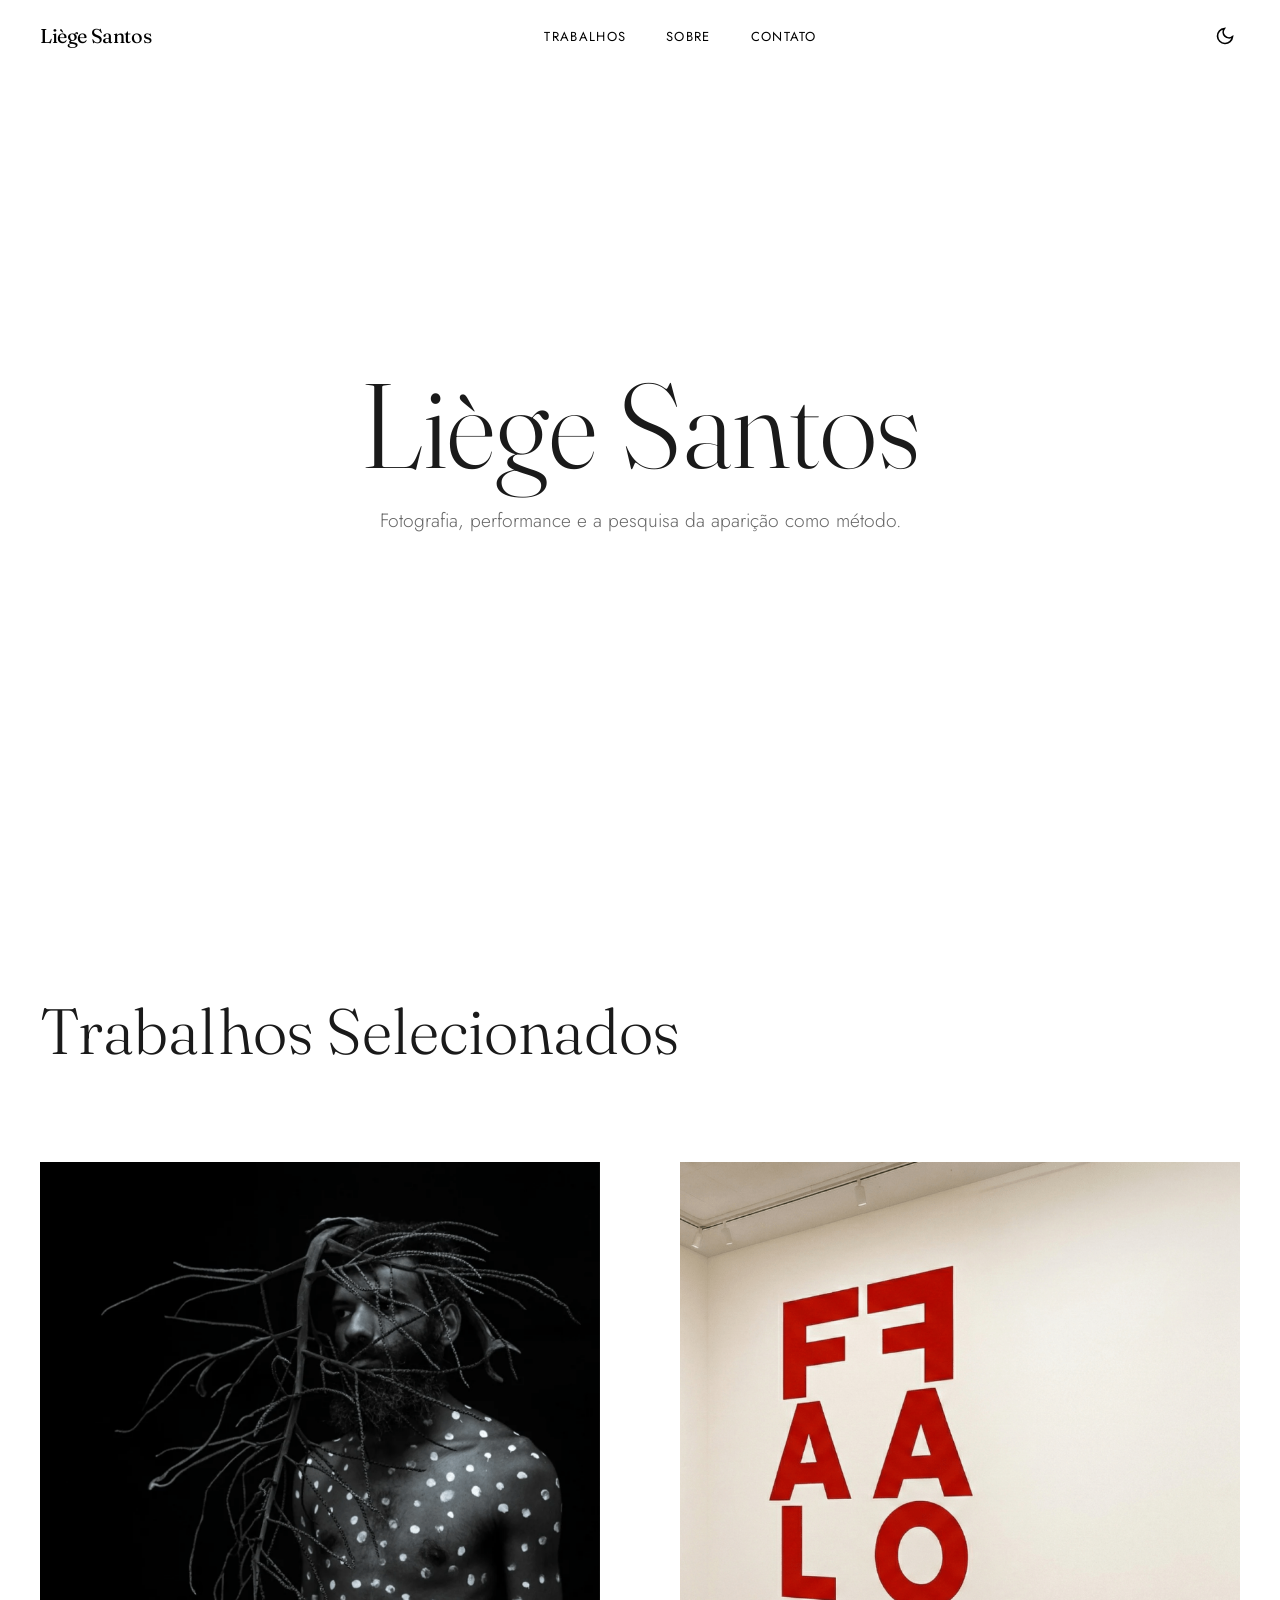
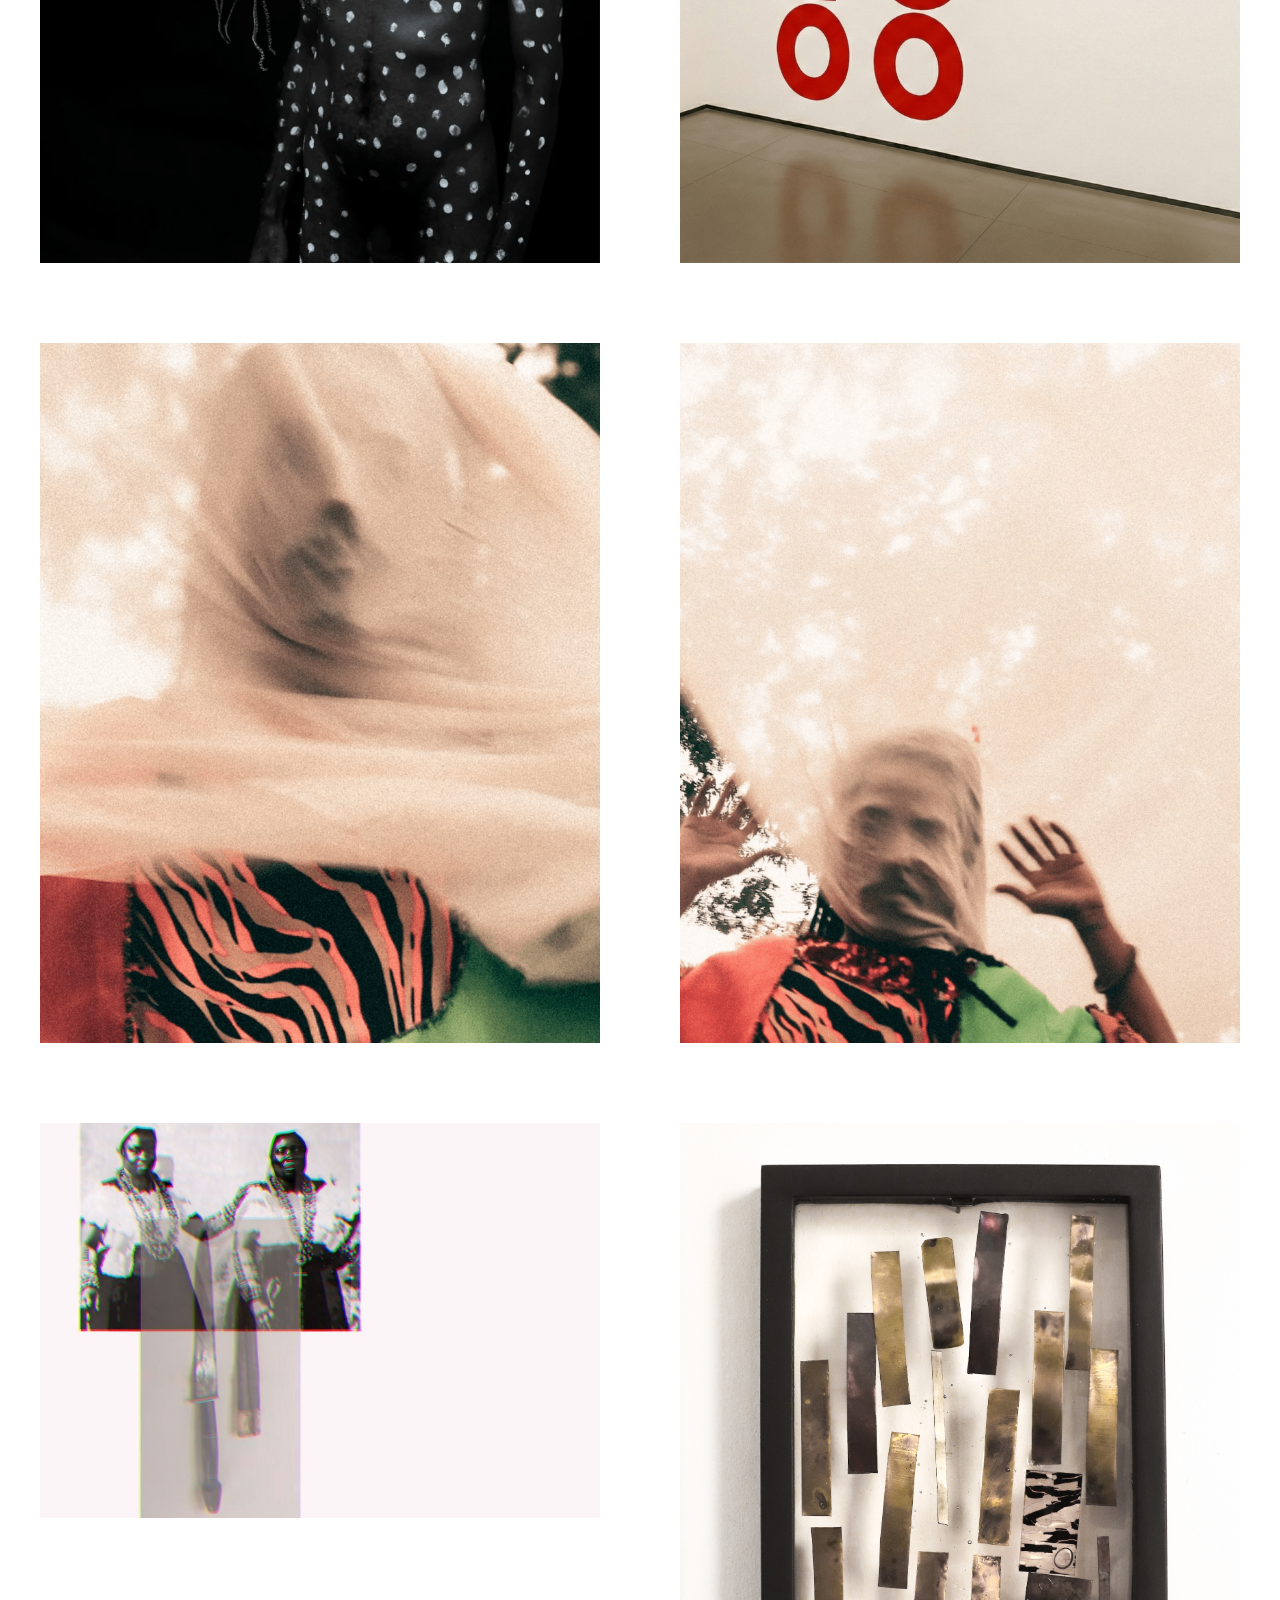
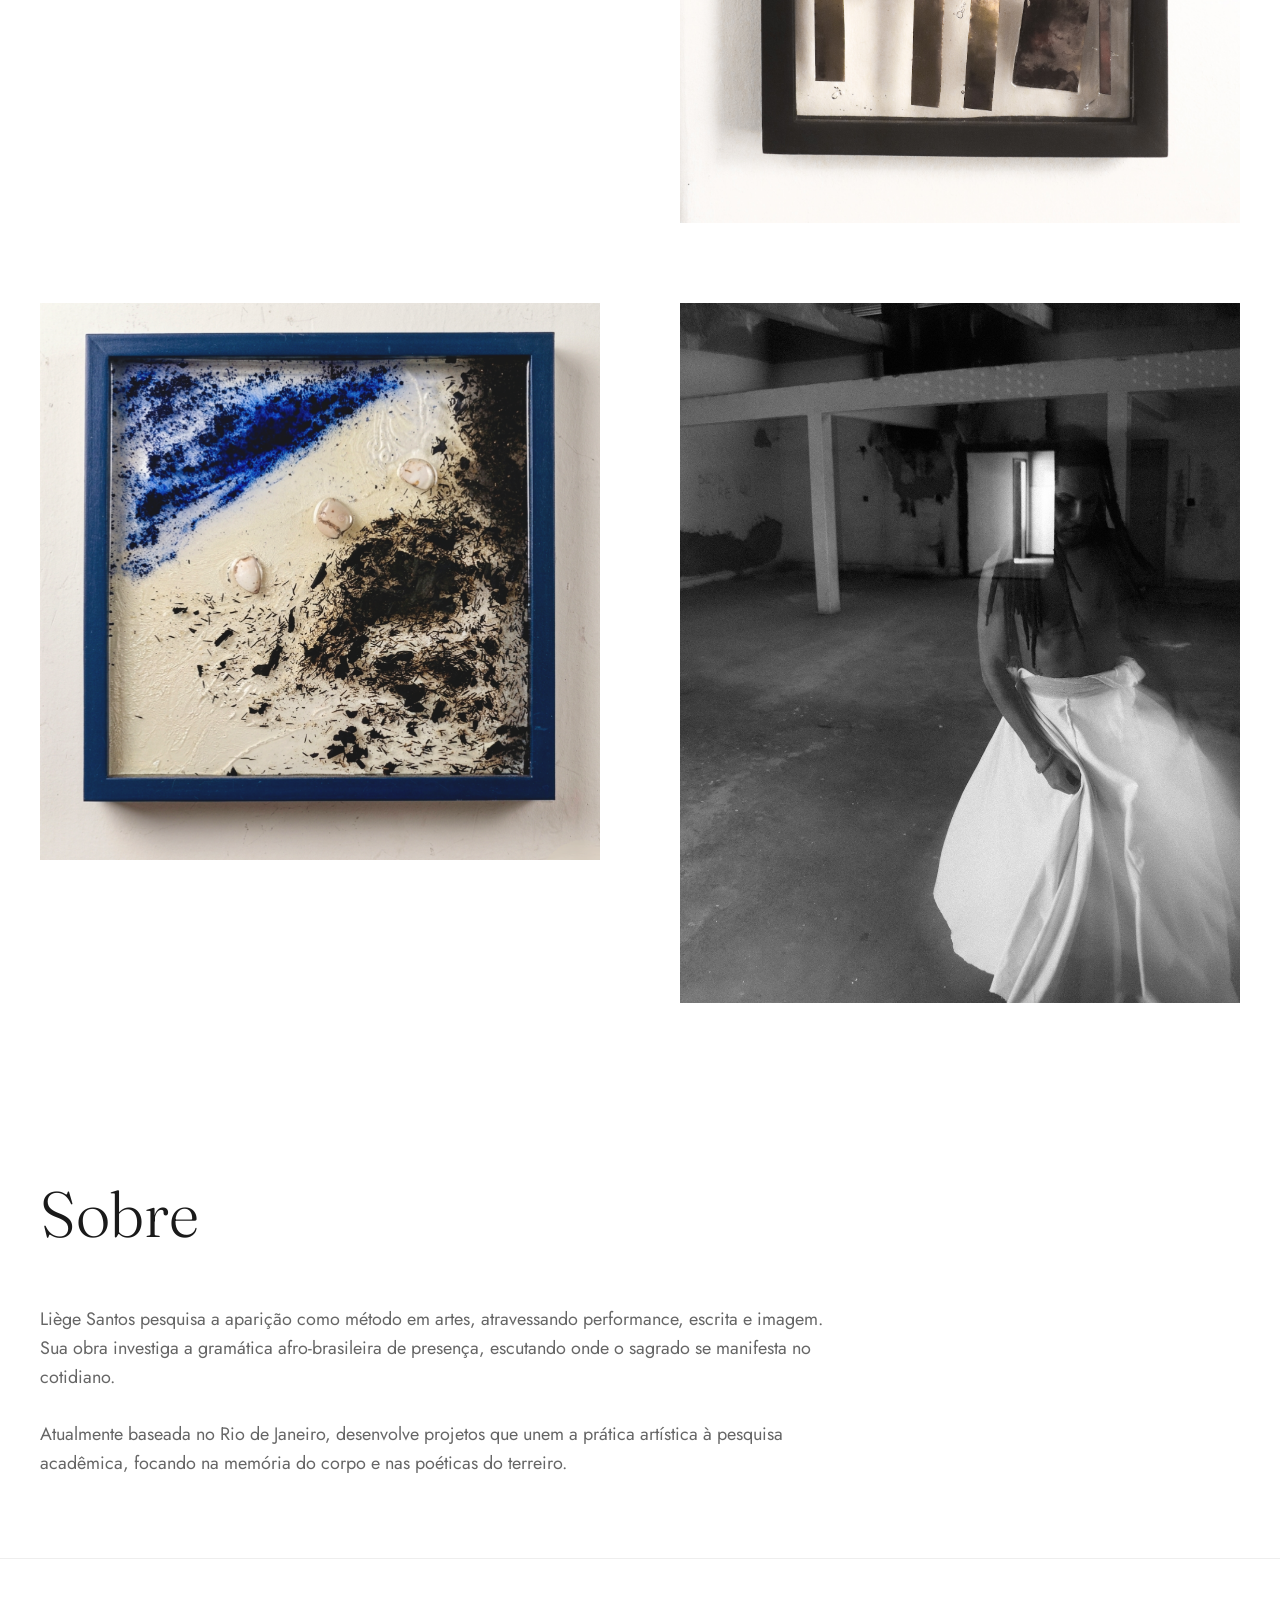
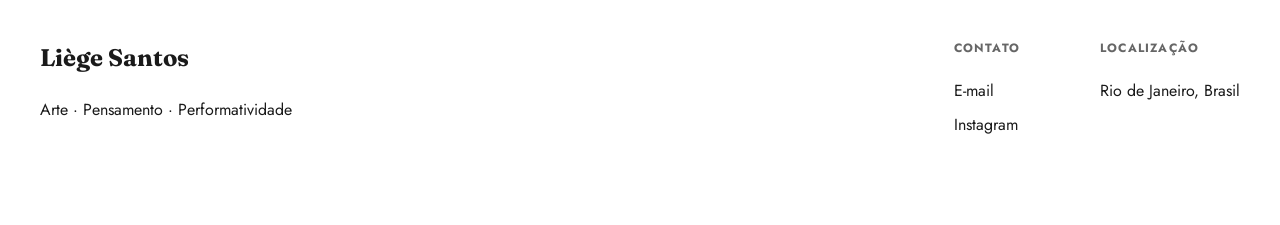
==== commit d9091f11: "comit" ====
--- a/index.html
+++ b/index.html
@@ -3,583 +3,230 @@
 <head>
 <meta charset="UTF-8" />
 <meta name="viewport" content="width=device-width, initial-scale=1" />
-<title>Liège Santos — Arte, pensamento, performatividade</title>
+<title>Liège Santos — Fotografia & Performatividade</title>
 <link rel="preconnect" href="https://fonts.googleapis.com" />
 <link rel="preconnect" href="https://fonts.gstatic.com" crossorigin />
-<link href="https://fonts.googleapis.com/css2?family=Fraunces:ital,opsz,wght@0,9..144,300;0,9..144,400;0,9..144,500;1,9..144,300;1,9..144,400&family=Jost:wght@300;400;500&family=JetBrains+Mono:wght@400;500&display=swap" rel="stylesheet" />
-<link rel="stylesheet" href="styles.css" />
+<link href="https://fonts.googleapis.com/css2?family=Fraunces:opsz,wght@9..144,300;9..144,400&family=Jost:wght@300;400&family=JetBrains+Mono&display=swap" rel="stylesheet" />
+<link rel="stylesheet" href="styles.css?v=1.1" />
 </head>
 <body>
 
-<!-- Shared SVG defs: adinkra sigils, pemba filter -->
-<svg width="0" height="0" style="position:absolute" aria-hidden="true">
-  <defs>
-    <!-- Pemba chalk-rough filter for divider line -->
-    <filter id="pemba-rough" x="-10%" y="-50%" width="120%" height="200%">
-      <feTurbulence type="fractalNoise" baseFrequency="0.9" numOctaves="2" seed="3"/>
-      <feDisplacementMap in="SourceGraphic" scale="1.4"/>
-    </filter>
-
-    <!-- Gye Nyame — "exceto Deus/a divindade suprema" — supremacia do sagrado -->
-    <symbol id="adinkra-gye" viewBox="0 0 64 64">
-      <g fill="none" stroke="currentColor" stroke-width="2" stroke-linecap="round" stroke-linejoin="round">
-        <path d="M32 6 C20 6 12 14 12 26 C12 36 20 44 32 44 C40 44 46 40 46 32"/>
-        <path d="M46 32 C46 24 40 20 32 20 C26 20 22 24 22 30"/>
-        <circle cx="32" cy="32" r="4" fill="currentColor" stroke="none"/>
-        <path d="M32 44 L32 58 M24 58 L40 58"/>
-      </g>
-    </symbol>
-
-    <!-- Sankofa (heart form) — voltar para buscar o que ficou -->
-    <symbol id="adinkra-sankofa" viewBox="0 0 64 64">
-      <g fill="none" stroke="currentColor" stroke-width="2" stroke-linecap="round" stroke-linejoin="round">
-        <path d="M32 10 C22 10 14 18 14 30 C14 42 22 50 32 50 C42 50 50 42 50 32"/>
-        <path d="M32 10 L32 28 L44 22"/>
-        <path d="M50 32 L46 28 M50 32 L46 36"/>
-        <circle cx="32" cy="40" r="2" fill="currentColor" stroke="none"/>
-      </g>
-    </symbol>
-
-    <!-- Ponto riscado (cruz encruzilhada) -->
-    <symbol id="sigil-ponto" viewBox="0 0 64 64">
-      <g fill="none" stroke="currentColor" stroke-width="1.4">
-        <circle cx="32" cy="32" r="26"/>
-        <path d="M32 6 L32 58 M6 32 L58 32"/>
-        <circle cx="32" cy="32" r="3" fill="currentColor"/>
-        <circle cx="32" cy="12" r="2"/>
-        <circle cx="52" cy="32" r="2"/>
-        <circle cx="32" cy="52" r="2"/>
-        <circle cx="12" cy="32" r="2"/>
-      </g>
-    </symbol>
-
-    <!-- Dwennimmen (chifres do carneiro) — força, humildade -->
-    <symbol id="adinkra-dwen" viewBox="0 0 64 64">
-      <g fill="none" stroke="currentColor" stroke-width="1.6" stroke-linecap="round">
-        <path d="M16 40 C10 40 8 34 14 30 C20 26 22 34 18 38"/>
-        <path d="M48 40 C54 40 56 34 50 30 C44 26 42 34 46 38"/>
-        <path d="M16 40 C16 48 24 54 32 54 C40 54 48 48 48 40"/>
-        <circle cx="32" cy="18" r="6"/>
-        <path d="M32 24 L32 42"/>
-      </g>
-    </symbol>
-
-    <!-- Nkyinkyim (caminho sinuoso) -->
-    <symbol id="adinkra-path" viewBox="0 0 64 64">
-      <path d="M8 32 C16 20 24 44 32 32 C40 20 48 44 56 32" fill="none" stroke="currentColor" stroke-width="2" stroke-linecap="round"/>
-      <circle cx="8" cy="32" r="2" fill="currentColor"/>
-      <circle cx="56" cy="32" r="2" fill="currentColor"/>
-    </symbol>
-
-    <!-- Oferenda — folha com conta -->
-    <symbol id="oferenda-folha" viewBox="0 0 64 64">
-      <g fill="none" stroke="currentColor" stroke-width="1.2">
-        <path d="M8 56 C8 30 26 12 50 10 C48 34 30 52 8 56 Z"/>
-        <path d="M8 56 L40 24"/>
-        <circle cx="22" cy="42" r="2" fill="currentColor"/>
-        <circle cx="32" cy="32" r="1.5" fill="currentColor"/>
-      </g>
-    </symbol>
-
-    <!-- Búzio -->
-    <symbol id="oferenda-buzio" viewBox="0 0 64 64">
-      <g fill="none" stroke="currentColor" stroke-width="1.2">
-        <ellipse cx="32" cy="32" rx="14" ry="22"/>
-        <path d="M32 12 L32 52"/>
-        <path d="M26 22 C30 26 34 26 38 22 M26 32 C30 36 34 36 38 32 M26 42 C30 46 34 46 38 42"/>
-      </g>
-    </symbol>
-  </defs>
-</svg>
-
-<div class="grain"></div>
-<div class="fita" aria-hidden="true"></div>
-
-<!-- Ritual opening — invocation over-frame on first load -->
-<div class="ritual-open" aria-hidden="true">
-  <div class="inner">
-    <svg class="adinkra"><use href="#adinkra-gye"/></svg>
-    <div class="salve"><em>Axé.</em></div>
-    <div class="salve-sub">Aos que vieram antes · aos que virão</div>
+<nav class="nav">
+  <a href="#" class="brand">Liège Santos</a>
+  <ul class="nav-items">
+    <li><a href="#trabalhos">Trabalhos</a></li>
+    <li><a href="#sobre">Sobre</a></li>
+    <li><a href="#contato">Contato</a></li>
+  </ul>
+  <button class="theme-toggle" id="themeToggle" aria-label="Alternar modo escuro">
+    <svg width="20" height="20" viewBox="0 0 24 24" fill="none" stroke="currentColor" stroke-width="2">
+      <path d="M21 12.79A9 9 0 1 1 11.21 3 7 7 0 0 0 21 12.79z"></path>
+    </svg>
+  </button>
+</nav>
+
+<header class="hero">
+  <h1 class="hero-title">Liège Santos</h1>
+  <p class="hero-sub">Fotografia, performance e a pesquisa da aparição como método.</p>
+</header>
+
+<section id="trabalhos">
+  <h2 class="section-title">Trabalhos Selecionados</h2>
+  <div class="gallery-grid" id="gallery">
+    <div class="gallery-item" data-src="img/teso.png" data-title="Teso" data-year="2023">
+      <img src="img/teso.png" alt="Teso" loading="lazy">
+      <div class="info">
+        <h3>Teso</h3>
+        <p>2023</p>
+      </div>
+    </div>
+    <div class="gallery-item" data-src="img/falo.png" data-title="Falo" data-year="2024">
+      <img src="img/falo.png" alt="Falo" loading="lazy">
+      <div class="info">
+        <h3>Falo</h3>
+        <p>2024</p>
+      </div>
+    </div>
+    <div class="gallery-item" data-src="img/aparicao.png" data-title="Aparição" data-year="2024">
+      <img src="img/aparicao.png" alt="Aparição" loading="lazy">
+      <div class="info">
+        <h3>Aparição</h3>
+        <p>2024</p>
+      </div>
+    </div>
+    <div class="gallery-item" data-src="img/folia.png" data-title="Folia" data-year="2024">
+      <img src="img/folia.png" alt="Folia" loading="lazy">
+      <div class="info">
+        <h3>Folia</h3>
+        <p>2024</p>
+      </div>
+    </div>
+    <div class="gallery-item" data-src="img/ponteiro.jpg" data-title="Ponteiro" data-year="2023">
+      <img src="img/ponteiro.jpg" alt="Ponteiro" loading="lazy">
+      <div class="info">
+        <h3>Ponteiro</h3>
+        <p>2023</p>
+      </div>
+    </div>
+    <div class="gallery-item" data-src="img/retrato.jpg" data-title="Retrato" data-year="2025">
+      <img src="img/retrato.jpg" alt="Retrato" loading="lazy">
+      <div class="info">
+        <h3>Retrato</h3>
+        <p>2025</p>
+      </div>
+    </div>
+    <div class="gallery-item" data-src="img/ritual-1.png" data-title="Ritual I" data-year="2025">
+      <img src="img/ritual-1.png" alt="Ritual I" loading="lazy">
+      <div class="info">
+        <h3>Ritual I</h3>
+        <p>2025</p>
+      </div>
+    </div>
+    <div class="gallery-item" data-src="img/ritual-2.png" data-title="Ritual II" data-year="2025">
+      <img src="img/ritual-2.png" alt="Ritual II" loading="lazy">
+      <div class="info">
+        <h3>Ritual II</h3>
+        <p>2025</p>
+      </div>
+    </div>
+  </div>
+</section>
+
+<section id="sobre">
+  <h2 class="section-title">Sobre</h2>
+  <div class="text-content">
+    <p>Liège Santos pesquisa a aparição como método em artes, atravessando performance, escrita e imagem. Sua obra investiga a gramática afro-brasileira de presença, escutando onde o sagrado se manifesta no cotidiano.</p>
+    <br>
+    <p>Atualmente baseada no Rio de Janeiro, desenvolve projetos que unem a prática artística à pesquisa acadêmica, focando na memória do corpo e nas poéticas do terreiro.</p>
+  </div>
+</section>
+
+<footer id="contato">
+  <div class="footer-info">
+    <h4>Liège Santos</h4>
+    <p>Arte · Pensamento · Performatividade</p>
+  </div>
+  <div class="footer-links">
+    <div class="footer-col">
+      <h5>Contato</h5>
+      <ul>
+        <li><a href="mailto:liegesantos@gmail.com">E-mail</a></li>
+        <li><a href="https://www.instagram.com/liege_santos">Instagram</a></li>
+      </ul>
+    </div>
+    <div class="footer-col">
+      <h5>Localização</h5>
+      <ul>
+        <li>Rio de Janeiro, Brasil</li>
+      </ul>
+    </div>
+  </div>
+</footer>
+
+<div class="overlay" id="overlay">
+  <button class="overlay-close" id="closeOverlay">&times;</button>
+  <div class="overlay-img-container">
+    <img src="" alt="" class="overlay-img" id="overlayImg">
+  </div>
+  <div class="overlay-nav">
+    <button class="overlay-btn" id="prevBtn">&larr;</button>
+    <button class="overlay-btn" id="nextBtn">&rarr;</button>
+  </div>
+  <div class="info" style="position: absolute; bottom: 40px; text-align: center; color: var(--fg);">
+    <h3 id="overlayTitle"></h3>
+    <p id="overlayYear"></p>
   </div>
 </div>
 
-<!-- Scroll-progress (fita do Bonfim) -->
-<div class="progress" aria-hidden="true"><span id="progressBar"></span></div>
-
-<!-- Refined nav -->
-<nav class="nav" id="topNav">
-  <a href="#top" class="brand">
-    <span class="glyph"><svg viewBox="0 0 64 64"><use href="#sigil-ponto"/></svg></span>
-    <span><em>Liège</em> Santos</span>
-  </a>
-  <ul class="nav-items">
-    <li><a href="#manifesto" data-num="I"><span class="num">I</span>Apresentação</a></li>
-    <li><a href="#orbita" data-num="II"><span class="num">II</span>Corpo</a></li>
-    <li><a href="#obras" data-num="III"><span class="num">III</span>Obras</a></li>
-    <li><a href="#folia" data-num="IV"><span class="num">IV</span>Folia</a></li>
-    <li><a href="#arquivo" data-num="V"><span class="num">V</span>Arquivo</a></li>
-  </ul>
-  <a href="#contato" class="contato-btn">Escuta</a>
-  <button class="nav-mobile-btn" id="navMobileBtn" aria-label="Abrir menu">Menu</button>
-</nav>
-
-<!-- Mobile fullscreen menu -->
-<div class="mobile-menu" id="mobileMenu">
-  <button class="close" id="mobileMenuClose" aria-label="Fechar">Fechar</button>
-  <a href="#manifesto"><span class="num">I</span><em>Apresentação</em></a>
-  <a href="#orbita"><span class="num">II</span><em>Corpo</em></a>
-  <a href="#obras"><span class="num">III</span><em>Obras</em></a>
-  <a href="#folia"><span class="num">IV</span><em>Folia</em></a>
-  <a href="#arquivo"><span class="num">V</span><em>Arquivo</em></a>
-  <a href="#contato"><span class="num">VI</span><em>Escuta</em></a>
-</div>
-
-<!-- ============================================ HERO ============================================ -->
-<header class="hero" id="top">
-  <div class="hero-bg"></div>
-  <div class="buzios" id="buzios"></div>
-  <div class="hero-content">
-    <div class="hero-kicker">Arte · Pensamento · Performatividade</div>
-    <h1 class="hero-title">Liège <em>Santos</em></h1>
-    <p class="hero-sub">Um corpo-encruzilhada que pesquisa, em gesto e escrita, a aparição como método — entre o terreiro, o terreno e o tempo.</p>
-    <div class="hero-meta">
-      <span>Rio de Janeiro</span>
-      <span>Performance · Pesquisa</span>
-      <span>MMXXVI</span>
-    </div>
-  </div>
-  <div class="scroll-cue">
-    <span>descer</span>
-    <span class="line"></span>
-  </div>
-</header>
-
-<!-- ============================================ MANIFESTO ============================================ -->
-<section class="manifesto" id="manifesto">
-  <div class="section-head">
-    <div class="section-num">I · Apresentação</div>
-    <h2 class="section-title">Fazer corpo, <em>fazer folia</em>, fazer aparecer.</h2>
-  </div>
-  <div class="manifesto-grid">
-    <div class="manifesto-text">
-      <span class="drop">A</span>ssumo a pesquisa em artes como um <em>rito de aparição</em>: um modo de habitar a dobra entre o que se ensaia e o que se encarna. Minha obra atravessa performance, escrita e imagem, rodopiando ao redor das memórias de um corpo negro atravessado por tambor, chuva de julho e pelas faíscas que caem dos ferros de Ogum.
-      <br><br>
-      Investigo <em>o teso, a folia, o falo, o ponteiro</em> — gestos e palavras que guardam dentro de si uma gramática afro-brasileira de presença. A arte que faço não ilustra o sagrado; ela escuta onde o sagrado já está.
-    </div>
-    <div class="manifesto-portrait">
-      <div class="tag">Retrato · 2025</div>
-      <img src="img/retrato.jpg" alt="Liège Santos" />
-      <div class="frame"></div>
-    </div>
-  </div>
-</section>
-
-<!-- ============================================ ORBITAL GALLERY — CORPO ============================================ -->
-<section class="orbital" id="orbita">
-  <div class="section-head">
-    <div class="section-num">II · Corpo em órbita</div>
-    <div>
-      <h2 class="section-title">O corpo como <em>terreiro</em>.</h2>
-      <p class="section-intro">Uma roda de imagens que gira em torno de um centro vazio — o lugar onde o ponto se risca. Passe o mouse para pausar a órbita; clique para abrir.</p>
-    </div>
-  </div>
-
-  <div class="orbit-stage">
-    <div class="orbit-ring" id="orbitRing">
-      <div class="orbit-card" data-label="Aparição · 2024" style="--angle: 0deg"><img src="img/corpo-1.png" alt="" /></div>
-      <div class="orbit-card" data-label="Teso · 2023" style="--angle: 45deg"><img src="img/corpo-2.png" alt="" /></div>
-      <div class="orbit-card" data-label="Folia · 2024" style="--angle: 90deg"><img src="img/corpo-3.png" alt="" /></div>
-      <div class="orbit-card" data-label="Ritual · 2025" style="--angle: 135deg"><img src="img/corpo-4.png" alt="" /></div>
-      <div class="orbit-card" data-label="Ponteiro · 2023" style="--angle: 180deg"><img src="img/corpo-5.png" alt="" /></div>
-      <div class="orbit-card" data-label="Falo · 2024" style="--angle: 225deg"><img src="img/corpo-6.png" alt="" /></div>
-      <div class="orbit-card" data-label="Chuva · 2025" style="--angle: 270deg"><img src="img/corpo-7.png" alt="" /></div>
-      <div class="orbit-card" data-label="Encruzilhada · 2025" style="--angle: 315deg"><img src="img/corpo-8.png" alt="" /></div>
-    </div>
-    <div class="orbit-center">
-      <svg viewBox="0 0 200 200" fill="none">
-        <circle cx="100" cy="100" r="96" stroke="#d4a441" stroke-width="0.5" stroke-dasharray="2 4" />
-        <circle cx="100" cy="100" r="72" stroke="#d4a441" stroke-width="0.5" />
-        <circle cx="100" cy="100" r="48" stroke="#d4a441" stroke-width="0.5" stroke-dasharray="1 2" />
-        <!-- Ponto-riscado: cross with four cowries -->
-        <line x1="100" y1="24" x2="100" y2="176" stroke="#a42816" stroke-width="1" />
-        <line x1="24" y1="100" x2="176" y2="100" stroke="#a42816" stroke-width="1" />
-        <circle cx="100" cy="100" r="5" fill="#d4a441" />
-        <ellipse cx="100" cy="40" rx="4" ry="6" fill="#f4efe6" />
-        <ellipse cx="160" cy="100" rx="6" ry="4" fill="#f4efe6" />
-        <ellipse cx="100" cy="160" rx="4" ry="6" fill="#f4efe6" />
-        <ellipse cx="40" cy="100" rx="6" ry="4" fill="#f4efe6" />
-      </svg>
-      <div class="label">ponto<br/>riscado</div>
-    </div>
-  </div>
-</section>
-
-<!-- ============================================ PORTFOLIO — TILT ============================================ -->
-<section class="portfolio" id="obras">
-  <div class="section-head">
-    <div class="section-num">III · Obras</div>
-    <div>
-      <h2 class="section-title">Cinco <em>portfólios</em>, uma mesma travessia.</h2>
-      <p class="section-intro">Mova o cursor sobre cada obra — ela se inclina no ar, como quem atende a um aceno. Profundidade em camadas: imagem, título, marca.</p>
-    </div>
-  </div>
-
-  <div class="portfolio-grid">
-
-    <article class="tilt span-7" data-depth>
-      <div class="tilt-inner">
-        <div class="tilt-bg"><img src="img/teso.png" alt="Teso" /></div>
-        <svg class="tilt-layer sigil" viewBox="0 0 36 36" fill="none" stroke="currentColor" stroke-width="1">
-          <circle cx="18" cy="18" r="16" /><path d="M6 18 L30 18 M18 6 L18 30" /><circle cx="18" cy="18" r="3" fill="currentColor"/>
-        </svg>
-        <div class="tilt-layer corner">01 · Performance</div>
-        <div class="tilt-layer title"><em>Obra</em>Teso</div>
-        <div class="tilt-shine"></div>
-      </div>
-    </article>
-
-    <article class="tilt span-5 tall" data-depth>
-      <div class="tilt-inner">
-        <div class="tilt-bg"><img src="img/falo.png" alt="Falo" /></div>
-        <svg class="tilt-layer sigil" viewBox="0 0 36 36" fill="none" stroke="currentColor" stroke-width="1">
-          <path d="M18 4 L18 32 M10 10 L26 10 M8 20 L28 20" /><circle cx="18" cy="26" r="3"/>
-        </svg>
-        <div class="tilt-layer corner">02 · Instalação</div>
-        <div class="tilt-layer title"><em>Obra</em>Falo</div>
-        <div class="tilt-shine"></div>
-      </div>
-    </article>
-
-    <article class="tilt span-4" data-depth>
-      <div class="tilt-inner">
-        <div class="tilt-bg"><img src="img/ritual-1.png" alt="Ritual" /></div>
-        <svg class="tilt-layer sigil" viewBox="0 0 36 36" fill="none" stroke="currentColor" stroke-width="1">
-          <circle cx="18" cy="18" r="14" /><circle cx="18" cy="18" r="8" /><circle cx="18" cy="18" r="2" fill="currentColor"/>
-        </svg>
-        <div class="tilt-layer corner">03 · Pesquisa</div>
-        <div class="tilt-layer title"><em>Método</em>Aparição</div>
-        <div class="tilt-shine"></div>
-      </div>
-    </article>
-
-    <article class="tilt span-4" data-depth>
-      <div class="tilt-inner">
-        <div class="tilt-bg"><img src="img/ritual-2.png" alt="Ritual 2" /></div>
-        <svg class="tilt-layer sigil" viewBox="0 0 36 36" fill="none" stroke="currentColor" stroke-width="1">
-          <path d="M6 30 L18 6 L30 30 Z" /><circle cx="18" cy="22" r="2" fill="currentColor"/>
-        </svg>
-        <div class="tilt-layer corner">04 · Corpo</div>
-        <div class="tilt-layer title"><em>Série</em>Chuva</div>
-        <div class="tilt-shine"></div>
-      </div>
-    </article>
-
-    <article class="tilt span-4" data-depth>
-      <div class="tilt-inner">
-        <div class="tilt-bg"><img src="img/ritual-3.png" alt="Ritual 3" /></div>
-        <svg class="tilt-layer sigil" viewBox="0 0 36 36" fill="none" stroke="currentColor" stroke-width="1">
-          <path d="M6 18 Q18 6 30 18 Q18 30 6 18 Z" /><circle cx="18" cy="18" r="3" fill="currentColor"/>
-        </svg>
-        <div class="tilt-layer corner">05 · Vídeo</div>
-        <div class="tilt-layer title"><em>Série</em>Travessia</div>
-        <div class="tilt-shine"></div>
-      </div>
-    </article>
-
-    <article class="tilt span-5 wide" data-depth>
-      <div class="tilt-inner">
-        <div class="tilt-bg"><img src="img/aparicao.png" alt="Aparição" /></div>
-        <svg class="tilt-layer sigil" viewBox="0 0 36 36" fill="none" stroke="currentColor" stroke-width="1">
-          <circle cx="18" cy="18" r="14" stroke-dasharray="2 2"/><circle cx="18" cy="18" r="5"/>
-        </svg>
-        <div class="tilt-layer corner">06 · Publicação</div>
-        <div class="tilt-layer title"><em>Livro · 2024</em>Aparição como método</div>
-        <div class="tilt-shine"></div>
-      </div>
-    </article>
-
-    <article class="tilt span-7 wide" data-depth>
-      <div class="tilt-inner">
-        <div class="tilt-bg"><img src="img/folia.png" alt="Folia" /></div>
-        <svg class="tilt-layer sigil" viewBox="0 0 36 36" fill="none" stroke="currentColor" stroke-width="1">
-          <path d="M6 18 L12 24 L18 12 L24 24 L30 18" /><circle cx="18" cy="6" r="2" fill="currentColor"/>
-        </svg>
-        <div class="tilt-layer corner">07 · Exposição</div>
-        <div class="tilt-layer title"><em>Obra coletiva</em>Folia</div>
-        <div class="tilt-shine"></div>
-      </div>
-    </article>
-
-  </div>
-</section>
-
-<!-- ============================================ CURTAIN — FOLIA ============================================ -->
-<section class="curtain-section" id="folia">
-  <div class="section-head" style="padding-bottom: 80px;">
-    <div class="section-num" style="color: var(--oxum); border-bottom-color: var(--oxum);">IV · Cortina de véu</div>
-    <h2 class="section-title" style="color: var(--oxala)">O véu que aparece é <em style="color: var(--oxum)">o véu que cobre.</em></h2>
-  </div>
-  <div class="curtain-wrap">
-    <div class="curtain-text">
-      <h3>Folia <span>— um mistério em três panos.</span></h3>
-      <p>O tecido que voa, a cor que pulsa, o rosto que se anuncia por trás do pano. Folia é o nome que se dá ao que aparece dançando.</p>
-      <p>Passe o mouse sobre a imagem ao lado: o véu se abre — e embaixo dele, o corpo que estava ali desde o começo.</p>
-      <div class="year">Performance/fotografia · 2024 · Rio de Janeiro</div>
-    </div>
-    <div class="curtain-photo">
-      <img class="layer-back" src="img/folia.png" alt="Folia descoberto" />
-      <img class="layer-front" src="img/aparicao.png" alt="Folia velado" />
-      <div class="caption">Véu → corpo · passe o cursor</div>
-    </div>
-  </div>
-</section>
-
-<!-- ============================================ PONTEIRO — DEPTH STACK ============================================ -->
-<section class="ponteiro-stage">
-  <div class="ponteiro-head">
-    <div class="kicker">V · Ponteiro · Profundidade</div>
-    <h3>Três camadas, <em>um mesmo ponto</em>.</h3>
-  </div>
-  <div class="ponteiro-wrap">
-    <div class="ponteiro-card" id="ponteiroCard">
-      <div class="ponteiro-slab s-back"><img src="img/ponteiro.jpg" alt="" /></div>
-      <div class="ponteiro-slab s-mid"><img src="img/ponteiro.jpg" alt="" /></div>
-      <div class="ponteiro-slab s-front"><img src="img/ponteiro.jpg" alt="Ponteiro" /></div>
-      <div class="ponteiro-caption"><strong>Ponteiro · 2023</strong>O gesto que fura o tempo.</div>
-    </div>
-  </div>
-</section>
-
-<!-- ============================================ ARQUIVO / TIMELINE ============================================ -->
-<section class="timeline" id="arquivo">
-  <div class="section-head">
-    <div class="section-num">VI · Arquivo</div>
-    <div>
-      <h2 class="section-title">Exposições &amp; <em>publicações</em>.</h2>
-      <p class="section-intro">Um registro parcial de aparições — entre galerias, livros, terreiros e páginas.</p>
-    </div>
-  </div>
-  <div class="timeline-wrap">
-    <ul class="timeline-list">
-      <li class="timeline-item">
-        <div class="timeline-year">2026</div>
-        <div class="timeline-title"><em>Aparição como método</em> de pesquisa em artes · 2ª edição</div>
-        <div class="timeline-kind">Livro</div>
-      </li>
-      <li class="timeline-item">
-        <div class="timeline-year">2025</div>
-        <div class="timeline-title">Folia — exposição individual · <em>Galeria Espaço</em>, Rio de Janeiro</div>
-        <div class="timeline-kind">Exposição</div>
-      </li>
-      <li class="timeline-item">
-        <div class="timeline-year">2025</div>
-        <div class="timeline-title">Corpo que aparece, corpo que <em>riscou o ponto</em> · ensaio</div>
-        <div class="timeline-kind">Publicação</div>
-      </li>
-      <li class="timeline-item">
-        <div class="timeline-year">2024</div>
-        <div class="timeline-title">Teso · performance e videoinstalação · <em>MAM Rio</em></div>
-        <div class="timeline-kind">Performance</div>
-      </li>
-      <li class="timeline-item">
-        <div class="timeline-year">2024</div>
-        <div class="timeline-title">Falo — intervenção em parede branca · <em>coletiva “Pano de fundo”</em></div>
-        <div class="timeline-kind">Instalação</div>
-      </li>
-      <li class="timeline-item">
-        <div class="timeline-year">2023</div>
-        <div class="timeline-title">Ponteiro — série fotográfica em <em>três tempos</em></div>
-        <div class="timeline-kind">Fotografia</div>
-      </li>
-      <li class="timeline-item">
-        <div class="timeline-year">2023</div>
-        <div class="timeline-title">Curadoria · <em>“O que o terreiro ensina ao museu”</em> · ciclo de conversas</div>
-        <div class="timeline-kind">Curadoria</div>
-      </li>
-      <li class="timeline-item">
-        <div class="timeline-year">2022</div>
-        <div class="timeline-title">Início da pesquisa de doutorado — <em>corpo, escrita, aparição</em></div>
-        <div class="timeline-kind">Acadêmico</div>
-      </li>
-    </ul>
-  </div>
-</section>
-
-<!-- ============================================ FOOTER ============================================ -->
-<footer id="contato">
-  <div class="footer-inner">
-    <div>
-      <div class="footer-brand"><em>Liège</em> Santos<small>Arte · Pensamento · Performatividade — Rio de Janeiro</small></div>
-    </div>
-    <div class="footer-col">
-      <h5>Escuta</h5>
-      <ul>
-        <li><a href="mailto:liegesantos@gmail.com">liegesantos@gmail.com</a></li>
-        <li><a href="https://w.app/apbwd4">WhatsApp</a></li>
-        <li><a href="https://www.instagram.com/liege_santos">@liege_santos</a></li>
-      </ul>
-    </div>
-    <div class="footer-col">
-      <h5>Visita</h5>
-      <ul>
-        <li><a href="#manifesto">Apresentação</a></li>
-        <li><a href="#obras">Obras</a></li>
-        <li><a href="#arquivo">Arquivo</a></li>
-        <li><a href="#folia">Folia</a></li>
-      </ul>
-    </div>
-  </div>
-  <div class="footer-bottom">
-    <span>© MMXXVI · Liège Santos</span>
-    <span>Axé · Rio de Janeiro</span>
-  </div>
-</footer>
-
 <script>
-// ============================================
-// Scroll progress bar + nav pill + active link
-// ============================================
-(function(){
-  const nav = document.getElementById('topNav');
-  const bar = document.getElementById('progressBar');
-  const links = document.querySelectorAll('.nav-items a, .mobile-menu a');
-  const sectionIds = ['manifesto','orbita','obras','folia','arquivo','contato'];
-
-  function onScroll(){
-    const y = window.scrollY;
-    const h = document.documentElement.scrollHeight - window.innerHeight;
-    bar.style.width = Math.min(100, (y / Math.max(1,h)) * 100) + '%';
-    if (y > 60) nav.classList.add('scrolled');
-    else nav.classList.remove('scrolled');
-
-    // active section
-    let current = sectionIds[0];
-    const probe = y + window.innerHeight * 0.35;
-    for (const id of sectionIds) {
-      const el = document.getElementById(id);
-      if (el && el.offsetTop <= probe) current = id;
+  // Theme Toggle
+  const themeToggle = document.getElementById('themeToggle');
+  const body = document.body;
+  
+  themeToggle.addEventListener('click', () => {
+    const isDark = body.getAttribute('data-theme') === 'dark';
+    body.setAttribute('data-theme', isDark ? 'light' : 'dark');
+    localStorage.setItem('theme', isDark ? 'light' : 'dark');
+  });
+  
+  // Load saved theme
+  const savedTheme = localStorage.getItem('theme');
+  if (savedTheme) body.setAttribute('data-theme', savedTheme);
+
+  // Gallery Logic
+  const galleryItems = document.querySelectorAll('.gallery-item');
+  const overlay = document.getElementById('overlay');
+  const overlayImg = document.getElementById('overlayImg');
+  const overlayTitle = document.getElementById('overlayTitle');
+  const overlayYear = document.getElementById('overlayYear');
+  const closeOverlay = document.getElementById('closeOverlay');
+  const prevBtn = document.getElementById('prevBtn');
+  const nextBtn = document.getElementById('nextBtn');
+  
+  let currentIndex = 0;
+
+  function openOverlay(index) {
+    currentIndex = index;
+    const item = galleryItems[index];
+    
+    // Smooth transition for image swap
+    overlayImg.style.opacity = '0';
+    setTimeout(() => {
+      overlayImg.src = item.getAttribute('data-src');
+      overlayTitle.textContent = item.getAttribute('data-title');
+      overlayYear.textContent = item.getAttribute('data-year');
+      overlayImg.onload = () => {
+        overlayImg.style.opacity = '1';
+      };
+    }, 200);
+
+    overlay.classList.add('active');
+    body.style.overflow = 'hidden';
+  }
+
+  function closeOverlayFunc() {
+    overlay.classList.remove('active');
+    overlayImg.classList.remove('zoomed');
+    body.style.overflow = 'auto';
+  }
+
+  function nextImg() {
+    currentIndex = (currentIndex + 1) % galleryItems.length;
+    openOverlay(currentIndex);
+  }
+
+  function prevImg() {
+    currentIndex = (currentIndex - 1 + galleryItems.length) % galleryItems.length;
+    openOverlay(currentIndex);
+  }
+
+  galleryItems.forEach((item, index) => {
+    item.addEventListener('click', () => openOverlay(index));
+  });
+
+  closeOverlay.addEventListener('click', closeOverlayFunc);
+  nextBtn.addEventListener('click', (e) => { e.stopPropagation(); nextImg(); });
+  prevBtn.addEventListener('click', (e) => { e.stopPropagation(); prevImg(); });
+  
+  overlay.addEventListener('click', (e) => {
+    if (e.target === overlay || e.target.classList.contains('overlay-img-container')) {
+      closeOverlayFunc();
     }
-    links.forEach(a => {
-      const href = a.getAttribute('href');
-      if (href === '#' + current) a.classList.add('active');
-      else a.classList.remove('active');
-    });
-  }
-  window.addEventListener('scroll', onScroll, { passive: true });
-  onScroll();
-
-  // Mobile menu
-  const btn = document.getElementById('navMobileBtn');
-  const menu = document.getElementById('mobileMenu');
-  const closeBtn = document.getElementById('mobileMenuClose');
-  if (btn && menu) {
-    btn.addEventListener('click', () => menu.classList.add('open'));
-    closeBtn.addEventListener('click', () => menu.classList.remove('open'));
-    menu.querySelectorAll('a').forEach(a =>
-      a.addEventListener('click', () => menu.classList.remove('open'))
-    );
-  }
-})();
-
-// ============================================
-// búzios scatter
-// ============================================
-(function(){
-  const wrap = document.getElementById('buzios');
-  const positions = [
-    [8, 18], [16, 72], [22, 44], [30, 12], [38, 85], [46, 30],
-    [54, 65], [62, 20], [70, 50], [78, 80], [86, 28], [92, 60],
-    [12, 56], [75, 12], [48, 90], [88, 88]
-  ];
-  positions.forEach(([x, y], i) => {
-    const b = document.createElement('div');
-    b.className = 'buzio';
-    b.style.left = x + '%';
-    b.style.top = y + '%';
-    b.style.animationDelay = (i * 0.3) + 's';
-    b.style.transform = 'rotate(' + (i * 37 % 360) + 'deg)';
-    wrap.appendChild(b);
-  });
-})();
-
-// hero bg zoom-in trigger
-requestAnimationFrame(() => {
-  document.querySelector('.hero').classList.add('loaded');
-});
-
-// ============================================
-// Orbital ring — position cards around circle
-// ============================================
-(function(){
-  const ring = document.getElementById('orbitRing');
-  const cards = ring.querySelectorAll('.orbit-card');
-  const radius = 380;
-  cards.forEach(card => {
-    const angle = parseFloat(card.style.getPropertyValue('--angle')) || 0;
-    card.style.transform = `rotateY(${angle}deg) translateZ(${radius}px)`;
-  });
-})();
-
-// ============================================
-// 3D tilt for portfolio cards
-// ============================================
-(function(){
-  const tilts = document.querySelectorAll('.tilt');
-  tilts.forEach(tilt => {
-    const inner = tilt.querySelector('.tilt-inner');
-    tilt.addEventListener('mousemove', (e) => {
-      const r = tilt.getBoundingClientRect();
-      const x = (e.clientX - r.left) / r.width;
-      const y = (e.clientY - r.top) / r.height;
-      const rx = (y - 0.5) * -14;
-      const ry = (x - 0.5) * 16;
-      inner.style.transform = `rotateX(${rx}deg) rotateY(${ry}deg) translateZ(0)`;
-    });
-    tilt.addEventListener('mouseleave', () => {
-      inner.style.transform = 'rotateX(0) rotateY(0) translateZ(0)';
-    });
-  });
-})();
-
-// ============================================
-// Ponteiro depth card — follow mouse
-// ============================================
-(function(){
-  const card = document.getElementById('ponteiroCard');
-  if (!card) return;
-  const stage = card.closest('.ponteiro-stage');
-  stage.addEventListener('mousemove', (e) => {
-    const r = stage.getBoundingClientRect();
-    const x = (e.clientX - r.left) / r.width - 0.5;
-    const y = (e.clientY - r.top) / r.height - 0.5;
-    card.style.transform = `rotateX(${y * -10}deg) rotateY(${x * 16}deg)`;
-  });
-  stage.addEventListener('mouseleave', () => {
-    card.style.transform = 'rotateX(0) rotateY(0)';
-  });
-})();
-
-// ============================================
-// Reveal on scroll — simple fade+rise
-// ============================================
-(function(){
-  const io = new IntersectionObserver((entries) => {
-    entries.forEach(e => {
-      if (e.isIntersecting) {
-        e.target.style.opacity = '1';
-        e.target.style.transform = 'translateY(0)';
-        io.unobserve(e.target);
-      }
-    });
-  }, { threshold: 0.15 });
-  document.querySelectorAll('.tilt, .timeline-item, .manifesto-portrait, .manifesto-text, .curtain-photo').forEach(el => {
-    el.style.opacity = '0';
-    el.style.transform = 'translateY(30px)';
-    el.style.transition = 'opacity 0.9s cubic-bezier(.2,.8,.2,1), transform 0.9s cubic-bezier(.2,.8,.2,1)';
-    io.observe(el);
-  });
-})();
+  });
+
+  // Zoom Logic
+  overlayImg.addEventListener('click', (e) => {
+    e.stopPropagation();
+    overlayImg.classList.toggle('zoomed');
+  });
+
+  // Keyboard Navigation
+  document.addEventListener('keydown', (e) => {
+    if (!overlay.classList.contains('active')) return;
+    if (e.key === 'Escape') closeOverlayFunc();
+    if (e.key === 'ArrowRight') nextImg();
+    if (e.key === 'ArrowLeft') prevImg();
+  });
 </script>
 
 </body>
--- a/styles.css
+++ b/styles.css
@@ -1,33 +1,30 @@
 /* ============================================
-   Liège Santos — Portfólio
-   Referências: Candomblé baiano, afro-brasilidade
+   Liège Santos — Minimalist Design
    ============================================ */
 
 :root {
-  /* Paleta inspirada em orixás e na Bahia */
-  --oxala: #f4efe6;          /* branco de Oxalá */
-  --oxala-2: #eae2d2;
-  --noite: #0c0907;          /* preto profundo, noite de terreiro */
-  --noite-2: #171310;
-  --xango: #a42816;          /* vermelho de Xangô/Iansã */
-  --xango-deep: #6b1710;
-  --oxum: #d4a441;           /* ouro de Oxum */
-  --oxum-deep: #8b6a1f;
-  --iemanja: #1b3a5b;        /* azul profundo de Iemanjá */
-  --iemanja-2: #2d5d88;
-  --oxossi: #3a5a2a;         /* verde folha de Oxóssi */
-  --bonfim-1: #2d5d88;       /* fita do Bonfim — azul */
-  --bonfim-2: #d4a441;       /* fita do Bonfim — amarelo */
-  --bonfim-3: #a42816;       /* fita do Bonfim — vermelho */
-  --bonfim-4: #f4efe6;       /* fita do Bonfim — branco */
-  --barro: #8a4a2b;          /* terracota/barro */
-
-  --fg: var(--noite);
-  --bg: var(--oxala);
-
-  --f-display: "Fraunces", "DM Serif Display", Georgia, serif;
-  --f-body: "Jost", "Inter", system-ui, sans-serif;
-  --f-mono: "JetBrains Mono", "Courier New", monospace;
+  --bg: #ffffff;
+  --fg: #1a1a1a;
+  --fg-muted: #666666;
+  --accent: #000000;
+  --border: #eeeeee;
+  --space-lg: 80px;
+  --space-md: 40px;
+  --space-sm: 20px;
+
+  --f-display: "Fraunces", Georgia, serif;
+  --f-body: "Jost", system-ui, sans-serif;
+  --f-mono: "JetBrains Mono", monospace;
+  
+  --transition: all 0.4s cubic-bezier(0.2, 0.8, 0.2, 1);
+}
+
+[data-theme="dark"] {
+  --bg: #121212;
+  --fg: #f0f0f0;
+  --fg-muted: #a0a0a0;
+  --accent: #ffffff;
+  --border: #2a2a2a;
 }
 
 * { box-sizing: border-box; margin: 0; padding: 0; }
@@ -36,1302 +33,291 @@
 
 body {
   font-family: var(--f-body);
-  font-size: 17px;
-  line-height: 1.55;
+  font-size: 16px;
+  line-height: 1.6;
   color: var(--fg);
   background: var(--bg);
   overflow-x: hidden;
   -webkit-font-smoothing: antialiased;
-  font-weight: 300;
-}
-
-img { max-width: 100%; display: block; }
-a { color: inherit; text-decoration: none; }
-
-/* ============================================
-   Grain / film texture overlay
-   ============================================ */
-.grain {
-  position: fixed; inset: 0;
-  pointer-events: none;
-  z-index: 9999;
-  opacity: 0.08;
-  mix-blend-mode: multiply;
-  background-image: url("data:image/svg+xml,%3Csvg viewBox='0 0 200 200' xmlns='http://www.w3.org/2000/svg'%3E%3Cfilter id='n'%3E%3CfeTurbulence type='fractalNoise' baseFrequency='0.9'/%3E%3C/filter%3E%3Crect width='100%25' height='100%25' filter='url(%23n)'/%3E%3C/svg%3E");
-}
-
-/* ============================================
-   Scroll progress bar — fita do Bonfim tricolor
-   ============================================ */
-.progress {
-  position: fixed; top: 0; left: 0; right: 0;
-  height: 2px;
-  z-index: 300;
-  background: rgba(255,255,255,0.04);
-}
-.progress > span {
-  display: block; height: 100%;
-  width: 0%;
-  background: linear-gradient(
-    90deg,
-    var(--bonfim-1) 0 25%,
-    var(--bonfim-2) 25% 50%,
-    var(--bonfim-3) 50% 75%,
-    var(--bonfim-4) 75% 100%
-  );
-  background-size: 400% 100%;
-  background-position: 0 0;
-  transition: width 0.1s linear;
-}
-
-/* ============================================
-   Top nav — refined, pill when scrolled
+  transition: background-color 0.5s ease, color 0.5s ease;
+}
+
+img { max-width: 100%; height: auto; display: block; }
+a { color: inherit; text-decoration: none; transition: var(--transition); }
+a:hover { opacity: 0.6; }
+
+/* ============================================
+   Navigation
    ============================================ */
 .nav {
-  position: fixed; top: 16px; left: 50%;
-  transform: translateX(-50%);
-  z-index: 200;
-  padding: 14px 28px;
-  display: flex; align-items: center; gap: 40px;
-  color: var(--oxala);
-  background: rgba(12, 9, 7, 0);
-  backdrop-filter: blur(0px);
-  border: 1px solid transparent;
-  border-radius: 999px;
-  transition:
-    background 0.5s cubic-bezier(.2,.8,.2,1),
-    backdrop-filter 0.5s,
-    border-color 0.5s,
-    padding 0.5s,
-    top 0.5s;
-  max-width: calc(100vw - 40px);
-}
-.nav.scrolled {
-  background: rgba(12, 9, 7, 0.78);
-  backdrop-filter: blur(20px) saturate(140%);
-  border-color: rgba(212, 164, 65, 0.18);
-  padding: 10px 20px 10px 24px;
-  box-shadow: 0 10px 40px rgba(0,0,0,0.3);
-}
-
-.nav .brand {
+  position: fixed;
+  top: 0; left: 0; right: 0;
+  z-index: 1000;
+  padding: var(--space-sm) var(--space-md);
+  display: flex;
+  justify-content: space-between;
+  align-items: center;
+  mix-blend-mode: difference;
+  color: #fff; /* Always white due to difference on light/dark */
+}
+
+.brand {
   font-family: var(--f-display);
+  font-size: 20px;
   font-weight: 400;
-  font-size: 18px;
-  letter-spacing: -0.01em;
-  font-style: italic;
-  display: flex; align-items: center; gap: 10px;
-  white-space: nowrap;
-}
-.nav .brand em { font-style: normal; }
-.nav .brand .glyph {
-  width: 10px; height: 10px;
-  color: var(--oxum);
-  flex: none;
-  opacity: 0.7;
-}
-.nav .brand .glyph svg { width: 100%; height: 100%; display: block; }
-
-.nav ul {
-  display: flex; gap: 4px; list-style: none;
-  font-size: 12px;
-  letter-spacing: 0.08em;
+  letter-spacing: -0.02em;
+}
+
+.nav-items {
+  display: flex;
+  gap: var(--space-md);
+  list-style: none;
+}
+
+.nav-items a {
+  font-size: 13px;
   text-transform: uppercase;
+  letter-spacing: 0.1em;
   font-weight: 400;
-  align-items: center;
-}
-.nav ul li { position: relative; }
-.nav ul a {
-  position: relative;
-  padding: 8px 14px;
-  border-radius: 999px;
-  opacity: 0.7;
-  transition: opacity 0.3s, background 0.3s, color 0.3s;
-  display: flex; align-items: center; gap: 8px;
-  white-space: nowrap;
-}
-.nav ul a .num {
-  font-family: var(--f-mono);
-  font-size: 9px;
-  color: var(--oxum);
-  opacity: 0.6;
-  letter-spacing: 0.1em;
-}
-.nav ul a:hover { opacity: 1; background: rgba(212, 164, 65, 0.08); }
-.nav ul a.active {
-  opacity: 1;
-  background: rgba(212, 164, 65, 0.14);
-  color: var(--oxum);
-}
-.nav ul a.active .num { opacity: 1; }
-
-.nav .contato-btn {
-  font-family: var(--f-body);
-  font-size: 12px;
-  letter-spacing: 0.08em;
-  text-transform: uppercase;
-  padding: 8px 16px;
-  border: 1px solid var(--oxum);
-  color: var(--oxum);
-  border-radius: 999px;
-  transition: background 0.3s, color 0.3s;
-  margin-left: 8px;
-  white-space: nowrap;
-}
-.nav .contato-btn:hover {
-  background: var(--oxum);
-  color: var(--noite);
-}
-
-.nav-mobile-btn {
-  display: none;
-  background: none; border: none;
+}
+
+.theme-toggle {
+  background: none;
+  border: none;
   color: inherit;
-  font-family: var(--f-mono);
-  font-size: 11px;
-  letter-spacing: 0.2em;
-  text-transform: uppercase;
   cursor: pointer;
-  padding: 6px 10px;
-}
-
-/* ============================================
-   Mobile fullscreen menu
-   ============================================ */
-.mobile-menu {
-  position: fixed; inset: 0;
-  z-index: 250;
-  background: var(--noite);
-  color: var(--oxala);
-  opacity: 0;
-  pointer-events: none;
-  transition: opacity 0.6s ease;
-  display: flex; flex-direction: column; align-items: center; justify-content: center;
-  gap: 24px;
-  padding: 40px;
-}
-.mobile-menu.open { opacity: 1; pointer-events: auto; }
-.mobile-menu a {
-  font-family: var(--f-display);
-  font-style: italic;
-  font-size: 34px;
-  color: var(--oxala);
-  padding: 8px 0;
-  display: flex; align-items: baseline; gap: 16px;
-}
-.mobile-menu a .num {
-  font-family: var(--f-mono);
-  font-style: normal;
-  font-size: 12px;
-  color: var(--oxum);
-  letter-spacing: 0.15em;
-}
-.mobile-menu .close {
-  position: absolute; top: 24px; right: 24px;
-  background: none; border: none;
-  color: var(--oxala);
-  font-family: var(--f-mono);
-  font-size: 12px; letter-spacing: 0.2em;
-  text-transform: uppercase;
-  cursor: pointer;
-}
-
-/* ============================================
-   Fita do Bonfim — ribbon running vertically on side
-   ============================================ */
-.fita {
-  position: fixed;
-  left: 18px; top: 50%;
-  transform: translateY(-50%);
-  z-index: 100;
-  width: 6px;
-  height: 260px;
-  border-radius: 3px;
-  background: linear-gradient(
-    to bottom,
-    var(--bonfim-1) 0 25%,
-    var(--bonfim-2) 25% 50%,
-    var(--bonfim-3) 50% 75%,
-    var(--bonfim-4) 75% 100%
-  );
-  box-shadow: 0 4px 16px rgba(0,0,0,0.12);
-  animation: fita-sway 6s ease-in-out infinite;
-  mix-blend-mode: multiply;
-}
-.fita::before, .fita::after {
-  content: "";
-  position: absolute;
-  left: -2px; right: -2px;
-  height: 14px;
-  background: inherit;
-}
-.fita::before { top: -10px; clip-path: polygon(0 0, 100% 0, 80% 100%, 20% 100%); }
-.fita::after { bottom: -10px; clip-path: polygon(20% 0, 80% 0, 100% 100%, 0 100%); }
-
-@keyframes fita-sway {
-  0%, 100% { transform: translateY(-50%) rotate(-1deg); }
-  50% { transform: translateY(-50%) rotate(1.5deg); }
-}
-
-/* ============================================
-   HERO
-   ============================================ */
+  padding: 5px;
+  display: flex;
+  align-items: center;
+}
+
+/* ============================================
+   Layout
+   ============================================ */
+section {
+  padding: var(--space-lg) var(--space-md);
+  max-width: 1600px;
+  margin: 0 auto;
+}
+
 .hero {
-  position: relative;
-  min-height: 100vh;
-  background: var(--noite);
-  color: var(--oxala);
-  overflow: hidden;
-  display: grid;
-  place-items: center;
-}
-
-.hero-bg {
-  position: absolute; inset: 0;
-  background-image: url("img/teso.png");
-  background-size: cover;
-  background-position: center 30%;
-  opacity: 0.55;
-  filter: contrast(1.05) saturate(0.8);
-  transform: scale(1.08);
-  transition: transform 6s cubic-bezier(0.2, 0.8, 0.2, 1);
-}
-.hero.loaded .hero-bg { transform: scale(1); }
-
-.hero::before {
-  content: "";
-  position: absolute; inset: 0;
-  background:
-    radial-gradient(ellipse at center, transparent 0%, rgba(12,9,7,0.55) 55%, rgba(12,9,7,0.95) 100%),
-    linear-gradient(180deg, rgba(12,9,7,0.4) 0%, transparent 30%, transparent 70%, rgba(12,9,7,0.8) 100%);
-  z-index: 1;
-}
-
-/* búzios — cowrie dots scattered */
-.buzios {
-  position: absolute; inset: 0;
-  z-index: 2;
-  pointer-events: none;
-}
-.buzio {
-  position: absolute;
-  width: 8px; height: 12px;
-  background: var(--oxala);
-  border-radius: 50% 50% 40% 40%;
-  opacity: 0.7;
-  box-shadow: 0 0 12px rgba(244, 239, 230, 0.4);
-  animation: buzio-float 8s ease-in-out infinite;
-}
-.buzio::after {
-  content: "";
-  position: absolute; inset: 2px 3px;
-  border-left: 1px solid rgba(12,9,7,0.5);
-  border-radius: 50%;
-}
-@keyframes buzio-float {
-  0%, 100% { transform: translate(0,0) rotate(0deg); }
-  50% { transform: translate(4px, -8px) rotate(8deg); }
-}
-
-.hero-content {
-  position: relative;
-  z-index: 5;
+  height: 100vh;
+  display: flex;
+  flex-direction: column;
+  justify-content: center;
+  align-items: center;
   text-align: center;
-  padding: 0 40px;
-  max-width: 1100px;
-}
-
-.hero-kicker {
-  font-size: 12px;
-  letter-spacing: 0.35em;
-  text-transform: uppercase;
-  opacity: 0.7;
-  margin-bottom: 32px;
-  display: flex; align-items: center; justify-content: center; gap: 16px;
-}
-.hero-kicker::before, .hero-kicker::after {
-  content: ""; display: block;
-  width: 40px; height: 1px;
-  background: var(--oxum);
+  padding: var(--space-md);
 }
 
 .hero-title {
   font-family: var(--f-display);
+  font-size: clamp(48px, 10vw, 120px);
   font-weight: 300;
-  font-size: clamp(64px, 11vw, 180px);
-  line-height: 0.92;
-  letter-spacing: -0.035em;
-  margin-bottom: 28px;
-}
-.hero-title em {
-  font-style: italic;
-  color: var(--oxum);
+  line-height: 1;
+  margin-bottom: var(--space-sm);
+}
+
+.hero-sub {
+  font-size: clamp(16px, 1.5vw, 20px);
+  color: var(--fg-muted);
+  max-width: 600px;
   font-weight: 300;
 }
 
-.hero-sub {
-  font-family: var(--f-display);
-  font-style: italic;
-  font-weight: 300;
-  font-size: clamp(18px, 2.2vw, 26px);
-  opacity: 0.85;
-  max-width: 640px;
-  margin: 0 auto 44px;
-  line-height: 1.4;
-}
-
-.hero-meta {
-  display: flex; justify-content: center; gap: 48px;
-  font-size: 12px;
-  letter-spacing: 0.2em;
-  text-transform: uppercase;
-  opacity: 0.55;
-}
-
-.scroll-cue {
-  position: absolute; bottom: 32px; left: 50%;
-  transform: translateX(-50%);
-  z-index: 5;
-  font-size: 10px;
-  letter-spacing: 0.3em;
-  text-transform: uppercase;
-  opacity: 0.6;
-  display: flex; flex-direction: column; align-items: center; gap: 12px;
-}
-.scroll-cue .line {
-  width: 1px; height: 40px;
-  background: linear-gradient(to bottom, transparent, var(--oxum));
-  animation: scroll-line 2s ease-in-out infinite;
-}
-@keyframes scroll-line {
-  0% { transform: scaleY(0); transform-origin: top; }
-  50% { transform: scaleY(1); transform-origin: top; }
-  51% { transform-origin: bottom; }
-  100% { transform: scaleY(0); transform-origin: bottom; }
-}
-
-/* ============================================
-   Section scaffolding
-   ============================================ */
-section { position: relative; }
-.section-head {
+/* ============================================
+   Gallery
+   ============================================ */
+.gallery-grid {
   display: grid;
-  grid-template-columns: auto 1fr;
-  gap: 32px;
-  align-items: end;
-  max-width: 1440px;
-  margin: 0 auto;
-  padding: 0 40px 48px;
-}
-.section-num {
-  font-family: var(--f-mono);
-  font-size: 13px;
-  letter-spacing: 0.1em;
-  color: var(--xango);
-  padding-bottom: 18px;
-  border-bottom: 1px solid currentColor;
-  padding-right: 20px;
-}
+  grid-template-columns: repeat(auto-fill, minmax(500px, 1fr));
+  gap: var(--space-lg);
+  margin-top: var(--space-lg);
+}
+
+.gallery-item {
+  position: relative;
+  overflow: hidden;
+  cursor: pointer;
+  background: var(--bg);
+}
+
+.gallery-item img {
+  width: 100%;
+  height: auto;
+  transition: transform 0.8s cubic-bezier(0.2, 0.8, 0.2, 1);
+}
+
+.gallery-item:hover img {
+  transform: scale(1.05);
+}
+
+.gallery-item .info {
+  position: absolute;
+  bottom: 0; left: 0; right: 0;
+  padding: var(--space-sm);
+  background: linear-gradient(to top, rgba(0,0,0,0.4), transparent);
+  color: #fff;
+  opacity: 0;
+  transition: var(--transition);
+}
+
+.gallery-item:hover .info {
+  opacity: 1;
+}
+
+/* ============================================
+   Fullscreen Overlay
+   ============================================ */
+.overlay {
+  position: fixed;
+  inset: 0;
+  background: var(--bg);
+  z-index: 2000;
+  display: none;
+  flex-direction: column;
+  justify-content: center;
+  align-items: center;
+  padding: var(--space-md);
+}
+
+.overlay.active {
+  display: flex;
+}
+
+.overlay-img-container {
+  position: relative;
+  width: 100%;
+  height: 100%;
+  display: flex;
+  justify-content: center;
+  align-items: center;
+  overflow: hidden;
+}
+
+.overlay-img {
+  max-width: 90%;
+  max-height: 90%;
+  object-fit: contain;
+  transition: transform 0.3s ease, opacity 0.4s ease;
+  cursor: zoom-in;
+  opacity: 0;
+}
+
+.overlay-img.zoomed {
+  transform: scale(2);
+  cursor: zoom-out;
+}
+
+.overlay-close {
+  position: absolute;
+  top: var(--space-md);
+  right: var(--space-md);
+  background: none;
+  border: none;
+  color: var(--fg);
+  font-size: 24px;
+  cursor: pointer;
+}
+
+.overlay-nav {
+  position: absolute;
+  top: 50%;
+  width: 100%;
+  display: flex;
+  justify-content: space-between;
+  padding: 0 var(--space-md);
+  pointer-events: none;
+}
+
+.overlay-btn {
+  background: none;
+  border: none;
+  color: var(--fg);
+  font-size: 32px;
+  cursor: pointer;
+  pointer-events: auto;
+  opacity: 0.5;
+  transition: var(--transition);
+}
+
+.overlay-btn:hover {
+  opacity: 1;
+}
+
+/* ============================================
+   Typography Sections
+   ============================================ */
 .section-title {
   font-family: var(--f-display);
-  font-size: clamp(40px, 6vw, 84px);
+  font-size: clamp(32px, 5vw, 64px);
   font-weight: 300;
-  line-height: 0.95;
-  letter-spacing: -0.03em;
-}
-.section-title em {
-  font-style: italic;
-  color: var(--xango);
-}
-
-.section-intro {
-  max-width: 600px;
-  margin-top: 18px;
-  font-size: 17px;
-  line-height: 1.6;
-  opacity: 0.75;
-}
-
-/* ============================================
-   MANIFESTO — split layout com citação
-   ============================================ */
-.manifesto {
-  padding: 160px 0 140px;
-  background: var(--oxala);
-  position: relative;
-}
-.manifesto::before {
-  /* Pattern adire-inspired */
-  content: "";
-  position: absolute; inset: 0;
-  background-image:
-    radial-gradient(circle at 20% 30%, var(--iemanja) 1px, transparent 1.5px),
-    radial-gradient(circle at 70% 80%, var(--iemanja) 1px, transparent 1.5px);
-  background-size: 60px 60px, 60px 60px;
-  background-position: 0 0, 30px 30px;
-  opacity: 0.08;
-  pointer-events: none;
-}
-.manifesto-grid {
-  max-width: 1440px;
-  margin: 0 auto;
-  padding: 0 40px;
-  display: grid;
-  grid-template-columns: 1.1fr 1fr;
-  gap: 100px;
-  align-items: center;
-  position: relative;
-}
-.manifesto-text {
+  margin-bottom: var(--space-md);
+}
+
+.text-content {
+  max-width: 800px;
+  font-size: 18px;
+  color: var(--fg-muted);
+}
+
+/* ============================================
+   Footer
+   ============================================ */
+footer {
+  padding: var(--space-lg) var(--space-md);
+  border-top: 1px solid var(--border);
+  display: flex;
+  justify-content: space-between;
+  align-items: flex-start;
+}
+
+.footer-info h4 {
   font-family: var(--f-display);
-  font-weight: 300;
-  font-size: clamp(26px, 3vw, 40px);
-  line-height: 1.3;
-  letter-spacing: -0.01em;
-}
-.manifesto-text em {
-  font-style: italic;
-  color: var(--xango);
-}
-.manifesto-text .drop {
-  font-family: var(--f-display);
-  font-style: italic;
-  font-size: 3em;
-  float: left;
-  line-height: 0.85;
-  padding: 8px 16px 0 0;
-  color: var(--xango);
-}
-
-.manifesto-portrait {
-  position: relative;
-  aspect-ratio: 3/4;
-}
-.manifesto-portrait img {
-  width: 100%; height: 100%;
-  object-fit: cover;
-  filter: grayscale(0.3) contrast(1.05);
-}
-.manifesto-portrait .frame {
-  position: absolute;
-  inset: 20px -20px -20px 20px;
-  border: 1px solid var(--xango);
-  z-index: -1;
-  pointer-events: none;
-}
-.manifesto-portrait .tag {
-  position: absolute;
-  top: -16px; left: -16px;
-  background: var(--oxum);
-  color: var(--noite);
-  padding: 8px 16px;
-  font-size: 11px;
-  letter-spacing: 0.25em;
+  font-size: 24px;
+  margin-bottom: var(--space-sm);
+}
+
+.footer-links {
+  display: flex;
+  gap: var(--space-lg);
+}
+
+.footer-col h5 {
   text-transform: uppercase;
-  font-weight: 500;
-}
-
-/* ============================================
-   ORBITAL GALLERY — corpo, ritual
-   ============================================ */
-.orbital {
-  padding: 140px 0;
-  background: var(--noite);
-  color: var(--oxala);
-  overflow: hidden;
-  position: relative;
-}
-.orbital .section-num { color: var(--oxum); border-bottom-color: var(--oxum); }
-.orbital .section-title em { color: var(--oxum); }
-.orbital .section-intro { opacity: 0.6; }
-
-.orbit-stage {
-  position: relative;
-  width: 100%;
-  height: 720px;
-  perspective: 1400px;
-  margin-top: 40px;
-}
-.orbit-ring {
-  position: absolute;
-  top: 50%; left: 50%;
-  width: 520px; height: 520px;
-  transform: translate(-50%, -50%);
-  transform-style: preserve-3d;
-  animation: orbit-spin 40s linear infinite;
-}
-.orbit-stage:hover .orbit-ring { animation-play-state: paused; }
-
-@keyframes orbit-spin {
-  from { transform: translate(-50%, -50%) rotateY(0deg) rotateX(-8deg); }
-  to   { transform: translate(-50%, -50%) rotateY(360deg) rotateX(-8deg); }
-}
-
-.orbit-card {
-  position: absolute;
-  top: 50%; left: 50%;
-  width: 260px; height: 340px;
-  margin: -170px 0 0 -130px;
-  border-radius: 2px;
-  overflow: hidden;
-  box-shadow: 0 30px 80px rgba(0,0,0,0.6);
-  cursor: pointer;
-  transition: filter 0.5s;
-}
-.orbit-card img {
-  width: 100%; height: 100%;
-  object-fit: cover;
-  filter: grayscale(0.2) contrast(1.1);
-}
-.orbit-card::after {
-  content: attr(data-label);
-  position: absolute;
-  bottom: 14px; left: 14px; right: 14px;
-  font-family: var(--f-mono);
-  font-size: 10px;
-  letter-spacing: 0.2em;
-  text-transform: uppercase;
-  color: var(--oxala);
-  text-shadow: 0 1px 4px rgba(0,0,0,0.8);
-}
-
-/* orbital center — atabaque-inspired radial */
-.orbit-center {
-  position: absolute;
-  top: 50%; left: 50%;
-  transform: translate(-50%, -50%);
-  z-index: 10;
-  width: 200px; height: 200px;
-  display: grid; place-items: center;
-  pointer-events: none;
-}
-.orbit-center svg {
-  width: 100%; height: 100%;
-  animation: spin-slow 60s linear infinite reverse;
-}
-.orbit-center .label {
-  position: absolute;
-  font-family: var(--f-display);
-  font-style: italic;
-  font-size: 18px;
-  color: var(--oxum);
-  letter-spacing: 0.05em;
-  text-align: center;
-}
-@keyframes spin-slow { to { transform: rotate(360deg); } }
-
-/* ============================================
-   PORTFOLIO — 3D tilt cards with depth layers
-   ============================================ */
-.portfolio {
-  padding: 160px 0 180px;
-  background: var(--oxala);
-  position: relative;
-}
-.portfolio-grid {
-  max-width: 1440px;
-  margin: 0 auto;
-  padding: 0 40px;
-  display: grid;
-  grid-template-columns: repeat(12, 1fr);
-  gap: 32px 24px;
-}
-
-.tilt {
-  perspective: 1200px;
-  position: relative;
-}
-.tilt-inner {
-  position: relative;
-  width: 100%;
-  aspect-ratio: 4/5;
-  transform-style: preserve-3d;
-  transition: transform 0.7s cubic-bezier(0.2, 0.8, 0.2, 1);
-  will-change: transform;
-}
-.tilt-bg {
-  position: absolute; inset: 0;
-  overflow: hidden;
-  background: var(--noite);
-}
-.tilt-bg img {
-  width: 100%; height: 100%;
-  object-fit: cover;
-  transform: translateZ(0);
-  transition: transform 0.7s cubic-bezier(0.2, 0.8, 0.2, 1);
-}
-.tilt:hover .tilt-bg img { transform: scale(1.06); }
-
-.tilt-layer {
-  position: absolute;
-  font-family: var(--f-display);
-  pointer-events: none;
-  will-change: transform;
-}
-.tilt-layer.title {
-  bottom: 24px; left: 24px; right: 24px;
-  transform: translateZ(60px);
-  color: var(--oxala);
-  font-size: 38px;
-  font-weight: 300;
-  letter-spacing: -0.02em;
-  line-height: 1;
-  text-shadow: 0 2px 20px rgba(0,0,0,0.4);
-}
-.tilt-layer.title em {
-  font-style: italic;
-  display: block;
-  font-size: 13px;
-  letter-spacing: 0.2em;
-  text-transform: uppercase;
-  font-family: var(--f-body);
-  font-weight: 400;
-  color: var(--oxum);
-  margin-bottom: 10px;
-}
-.tilt-layer.corner {
-  top: 18px; right: 18px;
-  transform: translateZ(40px);
-  color: var(--oxala);
-  font-family: var(--f-mono);
-  font-size: 11px;
-  letter-spacing: 0.15em;
-  text-transform: uppercase;
-  opacity: 0.8;
-}
-.tilt-layer.sigil {
-  top: 18px; left: 18px;
-  transform: translateZ(50px);
-  width: 36px; height: 36px;
-  color: var(--oxum);
-}
-.tilt-shine {
-  position: absolute; inset: 0;
-  background: linear-gradient(
-    110deg,
-    transparent 35%,
-    rgba(244,239,230,0.12) 50%,
-    transparent 65%
-  );
-  opacity: 0;
-  transition: opacity 0.3s;
-  pointer-events: none;
-  mix-blend-mode: overlay;
-  transform: translateZ(30px);
-}
-.tilt:hover .tilt-shine { opacity: 1; }
-
-.tilt-bg::after {
-  content: "";
-  position: absolute; inset: 0;
-  background: linear-gradient(180deg, rgba(12,9,7,0.0) 40%, rgba(12,9,7,0.85) 100%);
-}
-
-/* Grid spans */
-.tilt.span-6 { grid-column: span 6; }
-.tilt.span-4 { grid-column: span 4; }
-.tilt.span-7 { grid-column: span 7; }
-.tilt.span-5 { grid-column: span 5; }
-.tilt.span-8 { grid-column: span 8; }
-.tilt.tall .tilt-inner { aspect-ratio: 3/5; }
-.tilt.wide .tilt-inner { aspect-ratio: 16/10; }
-
-/* ============================================
-   CURTAIN — fabric reveal (Folia)
-   ============================================ */
-.curtain-section {
-  padding: 140px 0;
-  background: var(--noite);
-  color: var(--oxala);
-  position: relative;
-  overflow: hidden;
-}
-.curtain-section::before {
-  content: "";
-  position: absolute; inset: 0;
-  background:
-    radial-gradient(ellipse at 20% 20%, rgba(164, 40, 22, 0.2), transparent 40%),
-    radial-gradient(ellipse at 80% 80%, rgba(212, 164, 65, 0.15), transparent 40%);
-  pointer-events: none;
-}
-.curtain-wrap {
-  max-width: 1440px;
-  margin: 0 auto;
-  padding: 0 40px;
-  display: grid;
-  grid-template-columns: 1fr 1.3fr;
-  gap: 80px;
-  align-items: center;
-  position: relative;
-}
-.curtain-text h3 {
-  font-family: var(--f-display);
-  font-weight: 300;
-  font-style: italic;
-  font-size: clamp(48px, 6vw, 96px);
-  line-height: 0.95;
-  letter-spacing: -0.03em;
-  color: var(--xango);
-  margin-bottom: 32px;
-}
-.curtain-text h3 span {
-  color: var(--oxala);
-  font-style: normal;
-  display: block;
-}
-.curtain-text p {
-  opacity: 0.75;
-  font-size: 17px;
-  max-width: 440px;
-  margin-bottom: 18px;
-}
-.curtain-text .year {
-  font-family: var(--f-mono);
   font-size: 12px;
-  letter-spacing: 0.2em;
-  color: var(--oxum);
-  margin-top: 32px;
-}
-
-.curtain-photo {
-  position: relative;
-  aspect-ratio: 4/5;
-  overflow: hidden;
-  cursor: crosshair;
-}
-.curtain-photo img {
-  position: absolute; inset: 0;
-  width: 100%; height: 100%;
-  object-fit: cover;
-}
-.curtain-photo .layer-front {
-  z-index: 3;
-  clip-path: polygon(0 0, 100% 0, 100% 100%, 0 100%);
-  transition: clip-path 1s cubic-bezier(0.7, 0, 0.3, 1);
-  filter: blur(0.5px);
-}
-.curtain-photo:hover .layer-front {
-  clip-path: polygon(0 0, 100% 0, 100% 0, 0 0);
-}
-.curtain-photo .layer-back {
-  z-index: 2;
-  filter: saturate(1.2) contrast(1.05);
-}
-.curtain-photo .caption {
-  position: absolute;
-  bottom: 20px; left: 20px;
-  z-index: 5;
-  font-family: var(--f-mono);
-  font-size: 11px;
-  letter-spacing: 0.2em;
-  text-transform: uppercase;
-  color: var(--oxala);
-  background: rgba(12,9,7,0.6);
-  padding: 8px 14px;
-  backdrop-filter: blur(6px);
-}
-
-/* ============================================
-   PUBLICATIONS / EXPOSICOES — vertical timeline
-   ============================================ */
-.timeline {
-  padding: 160px 0;
-  background: var(--oxala-2);
-  position: relative;
-}
-.timeline-wrap {
-  max-width: 1100px;
-  margin: 0 auto;
-  padding: 0 40px;
-}
-.timeline-list { list-style: none; }
-.timeline-item {
-  display: grid;
-  grid-template-columns: 120px 1fr 80px;
-  gap: 40px;
-  padding: 40px 0;
-  border-bottom: 1px solid rgba(12,9,7,0.12);
-  align-items: baseline;
-  transition: background 0.4s, padding 0.4s;
-  position: relative;
-  cursor: pointer;
-}
-.timeline-item:hover {
-  padding-left: 20px;
-}
-.timeline-item:hover .timeline-title em { color: var(--xango); }
-.timeline-item::before {
-  content: "";
-  position: absolute;
-  left: -6px; top: 54px;
-  width: 12px; height: 12px;
-  border-radius: 50%;
-  background: var(--oxala-2);
-  border: 1.5px solid var(--noite);
-  transition: background 0.3s;
-}
-.timeline-item:hover::before { background: var(--xango); }
-
-.timeline-year {
-  font-family: var(--f-mono);
-  font-size: 13px;
   letter-spacing: 0.1em;
-  color: var(--xango);
-}
-.timeline-title {
-  font-family: var(--f-display);
-  font-size: clamp(24px, 2.6vw, 36px);
-  font-weight: 300;
-  line-height: 1.15;
-  letter-spacing: -0.015em;
-}
-.timeline-title em {
-  font-style: italic;
-  transition: color 0.3s;
-}
-.timeline-kind {
-  font-size: 11px;
-  letter-spacing: 0.2em;
-  text-transform: uppercase;
-  opacity: 0.55;
-  text-align: right;
-  align-self: start;
-  padding-top: 10px;
-}
-
-/* ============================================
-   3D PONTEIRO — single-image experiential 3D
-   ============================================ */
-.ponteiro-stage {
-  padding: 180px 0;
-  background: var(--noite);
-  color: var(--oxala);
-  overflow: hidden;
-  position: relative;
-}
-.ponteiro-stage::before {
-  content: "";
-  position: absolute; inset: 0;
-  background:
-    repeating-linear-gradient(
-      45deg,
-      transparent 0 40px,
-      rgba(212, 164, 65, 0.03) 40px 41px
-    );
-  pointer-events: none;
-}
-.ponteiro-wrap {
-  max-width: 1440px;
-  margin: 0 auto;
-  padding: 0 40px;
-  position: relative;
-  perspective: 1800px;
-}
-.ponteiro-card {
-  position: relative;
-  max-width: 900px;
-  margin: 0 auto;
-  aspect-ratio: 3/4;
-  transform-style: preserve-3d;
-  transition: transform 1s cubic-bezier(0.2, 0.8, 0.2, 1);
-  will-change: transform;
-}
-.ponteiro-slab {
-  position: absolute; inset: 0;
-  background: var(--noite);
-  box-shadow: 0 60px 120px rgba(0,0,0,0.7);
-}
-.ponteiro-slab img {
-  width: 100%; height: 100%;
-  object-fit: cover;
-}
-.ponteiro-slab.s-back  { transform: translateZ(-120px) scale(0.9); opacity: 0.25; filter: blur(6px); }
-.ponteiro-slab.s-mid   { transform: translateZ(-60px)  scale(0.96); opacity: 0.5; filter: blur(2px); }
-.ponteiro-slab.s-front { transform: translateZ(0); }
-
-.ponteiro-caption {
-  position: absolute;
-  bottom: -60px; left: 0; right: 0;
-  text-align: center;
-  font-family: var(--f-display);
-  font-style: italic;
-  font-size: 22px;
-  opacity: 0.75;
-  transform: translateZ(80px);
-}
-.ponteiro-caption strong {
-  display: block;
-  font-family: var(--f-mono);
-  font-style: normal;
-  font-weight: 400;
-  font-size: 11px;
-  letter-spacing: 0.3em;
-  text-transform: uppercase;
-  color: var(--oxum);
+  margin-bottom: var(--space-sm);
+  color: var(--fg-muted);
+}
+
+.footer-col ul {
+  list-style: none;
+}
+
+.footer-col li {
   margin-bottom: 8px;
-  opacity: 0.9;
-}
-
-.ponteiro-head {
-  text-align: center;
-  max-width: 700px;
-  margin: 0 auto 80px;
-}
-.ponteiro-head .kicker {
-  font-family: var(--f-mono);
-  font-size: 12px;
-  letter-spacing: 0.3em;
-  text-transform: uppercase;
-  color: var(--xango);
-  margin-bottom: 20px;
-}
-.ponteiro-head h3 {
-  font-family: var(--f-display);
-  font-weight: 300;
-  font-size: clamp(40px, 5vw, 72px);
-  line-height: 1;
-  letter-spacing: -0.03em;
-}
-.ponteiro-head h3 em { font-style: italic; color: var(--oxum); }
-
-/* ============================================
-   FOOTER
-   ============================================ */
-footer {
-  background: var(--noite);
-  color: var(--oxala);
-  padding: 80px 40px 40px;
-  position: relative;
-  overflow: hidden;
-}
-footer::before {
-  /* atabaque radial pattern top */
-  content: "";
-  position: absolute;
-  top: -100px; left: 50%;
-  width: 400px; height: 200px;
-  transform: translateX(-50%);
-  background: radial-gradient(circle at 50% 100%, var(--xango-deep) 0%, transparent 60%);
-  opacity: 0.4;
-}
-.footer-inner {
-  max-width: 1440px;
-  margin: 0 auto;
-  display: grid;
-  grid-template-columns: 2fr 1fr 1fr;
-  gap: 60px;
-  position: relative;
-}
-.footer-brand {
-  font-family: var(--f-display);
-  font-size: clamp(40px, 5vw, 72px);
-  font-weight: 300;
-  line-height: 1;
-  letter-spacing: -0.03em;
-}
-.footer-brand em { font-style: italic; color: var(--oxum); }
-.footer-brand small {
-  display: block;
-  font-family: var(--f-body);
-  font-style: normal;
-  font-size: 13px;
-  font-weight: 300;
-  letter-spacing: 0.1em;
-  text-transform: uppercase;
-  color: var(--oxala);
-  opacity: 0.5;
-  margin-top: 20px;
-}
-
-.footer-col h5 {
-  font-family: var(--f-mono);
-  font-size: 11px;
-  letter-spacing: 0.25em;
-  text-transform: uppercase;
-  color: var(--oxum);
-  margin-bottom: 20px;
-  font-weight: 500;
-}
-.footer-col ul { list-style: none; }
-.footer-col li { margin-bottom: 10px; font-size: 15px; opacity: 0.8; }
-.footer-col a { border-bottom: 1px solid transparent; padding-bottom: 1px; transition: border-color 0.3s; }
-.footer-col a:hover { border-bottom-color: var(--oxum); }
-
-.footer-bottom {
-  max-width: 1440px;
-  margin: 80px auto 0;
-  padding-top: 30px;
-  border-top: 1px solid rgba(244,239,230,0.1);
-  display: flex; justify-content: space-between;
-  font-family: var(--f-mono);
-  font-size: 11px;
-  letter-spacing: 0.15em;
-  text-transform: uppercase;
-  opacity: 0.45;
-}
-
-/* ============================================
-   ANCESTRALIDADE — camadas adicionais
-   ============================================ */
-
-/* Invocação / saudação entre seções */
-.invocacao-banner {
-  display: flex;
-  align-items: center;
-  justify-content: center;
-  gap: 16px;
-  padding: 14px 40px;
-  border-top: 1px solid rgba(212, 164, 65, 0.12);
-  border-bottom: 1px solid rgba(212, 164, 65, 0.12);
-  font-family: var(--f-mono);
-  font-size: 10px;
-  letter-spacing: 0.3em;
-  text-transform: uppercase;
-  color: var(--oxum);
-  background:
-    radial-gradient(circle at 50% 50%, rgba(212,164,65,0.04), transparent 70%),
-    var(--noite);
-  position: relative;
-  overflow: hidden;
-}
-.invocacao-banner::before,
-.invocacao-banner::after {
-  content: "";
-  position: absolute;
-  top: 50%; transform: translateY(-50%);
-  width: 60px; height: 1px;
-  background: linear-gradient(90deg, transparent, var(--oxum), transparent);
-  opacity: 0.2;
-}
-.invocacao-banner::before { left: 0; }
-.invocacao-banner::after { right: 0; transform: translateY(-50%) rotate(180deg); }
-
-.invocacao-banner .yoruba {
-  font-family: var(--f-display);
-  font-style: italic;
-  font-size: 13px;
-  letter-spacing: 0.02em;
-  color: var(--oxala);
-  text-transform: none;
-  white-space: nowrap;
-}
-.invocacao-banner .sigil {
-  width: 10px; height: 10px;
-  flex: none;
-  opacity: 0.45;
-  color: var(--oxum);
-}
-.invocacao-banner .sigil svg { width: 100%; height: 100%; }
-
-/* Roda dos orixás — before orbit section */
-.orixa-roda {
-  display: flex;
-  justify-content: center;
-  align-items: center;
-  gap: 28px;
-  padding: 24px 40px 16px;
-  background: var(--noite);
-  color: var(--oxala);
-}
-.orixa-roda .orixa {
-  display: flex; flex-direction: row;
-  align-items: center; gap: 6px;
-  opacity: 0.45;
-  transition: opacity 0.4s ease;
-  cursor: default;
-}
-.orixa-roda .orixa:hover {
-  opacity: 0.9;
-}
-.orixa-roda .orixa-glyph {
-  width: 16px; height: 16px;
-  border-radius: 50%;
-  border: 1px solid currentColor;
-  display: grid; place-items: center;
-  position: relative;
-  flex: none;
-}
-.orixa-roda .orixa-glyph svg {
-  width: 8px; height: 8px;
-}
-.orixa-roda .orixa-name {
-  font-family: var(--f-mono);
-  font-size: 9px;
-  letter-spacing: 0.15em;
-  text-transform: uppercase;
-}
-.orixa-roda .orixa-dom {
-  display: none;
-}
-
-/* Adinkra watermark — subtle background glyph on light sections */
-.adinkra-mark {
-  position: absolute;
-  pointer-events: none;
-  opacity: 0.04;
-  color: var(--noite);
-  z-index: 0;
-}
-
-/* Pemba — hand-drawn chalk line divider between sections */
-.pemba-divider {
-  display: flex;
-  align-items: center;
-  justify-content: center;
-  padding: 24px 40px;
-  background: var(--oxala);
-  position: relative;
-}
-.pemba-divider svg {
-  width: min(320px, 40%);
-  height: 20px;
-  color: var(--xango-deep);
-  opacity: 0.25;
-}
-.pemba-divider .pemba-path {
-  fill: none;
-  stroke: currentColor;
-  stroke-width: 1.2;
-  stroke-linecap: round;
-  stroke-dasharray: 4 6;
-  filter: url(#pemba-rough);
-}
-.pemba-divider .pemba-center {
-  fill: currentColor;
-}
-
-/* Dark variant of pemba divider */
-.pemba-divider.dark {
-  background: var(--noite);
-}
-.pemba-divider.dark svg {
-  color: var(--oxum);
-  opacity: 0.7;
-}
-
-/* Ritual opening — first viewport invocation before logo */
-.ritual-open {
-  position: fixed; inset: 0;
-  z-index: 500;
-  background: var(--noite);
-  display: grid; place-items: center;
-  pointer-events: none;
-  animation: ritualFade 2.4s ease 0.2s forwards;
-}
-.ritual-open .inner {
-  text-align: center;
-  color: var(--oxala);
-  animation: ritualRise 2.5s ease 0.3s both;
-}
-.ritual-open .salve {
-  font-family: var(--f-display);
-  font-style: italic;
-  font-size: clamp(18px, 3vw, 26px);
-  letter-spacing: 0.02em;
-  margin-bottom: 8px;
-}
-.ritual-open .salve-sub {
-  font-family: var(--f-mono);
-  font-size: 8px;
-  letter-spacing: 0.28em;
-  text-transform: uppercase;
-  color: var(--oxum);
-}
-.ritual-open .adinkra {
-  width: 16px; height: 16px;
-  margin: 0 auto 12px;
-  color: var(--oxum);
-  animation: spinSlow 20s linear infinite;
-}
-@keyframes ritualFade {
-  0%, 70% { opacity: 1; }
-  100% { opacity: 0; visibility: hidden; }
-}
-@keyframes ritualRise {
-  from { opacity: 0; transform: translateY(20px); }
-  to { opacity: 1; transform: translateY(0); }
-}
-@keyframes spinSlow {
-  to { transform: rotate(360deg); }
-}
-
-/* Pano da Costa — adire-inspired pattern band */
-.pano-costa {
-  position: relative;
-  padding: 60px 40px;
-  background: var(--iemanja);
-  color: var(--oxala);
-  overflow: hidden;
-}
-.pano-costa::before {
-  content: "";
-  position: absolute; inset: 0;
-  background-image:
-    radial-gradient(circle at 20% 30%, rgba(244,239,230,0.08) 0, rgba(244,239,230,0.08) 2px, transparent 3px),
-    radial-gradient(circle at 70% 60%, rgba(244,239,230,0.06) 0, rgba(244,239,230,0.06) 3px, transparent 4px),
-    radial-gradient(circle at 40% 80%, rgba(244,239,230,0.05) 0, rgba(244,239,230,0.05) 2px, transparent 3px);
-  background-size: 60px 60px, 90px 90px, 70px 70px;
-  pointer-events: none;
-}
-.pano-costa-inner {
-  position: relative;
-  max-width: 900px; margin: 0 auto;
-  text-align: center;
-}
-.pano-costa h3 {
-  font-family: var(--f-display);
-  font-style: italic;
-  font-size: clamp(24px, 3.6vw, 40px);
-  font-weight: 300;
-  margin-bottom: 16px;
-  line-height: 1.15;
-}
-.pano-costa p {
-  font-size: 16px;
-  opacity: 0.85;
-  max-width: 600px; margin: 0 auto;
-}
-.pano-costa .stamp {
-  display: inline-flex; align-items: center; gap: 12px;
-  font-family: var(--f-mono);
-  font-size: 11px;
-  letter-spacing: 0.25em;
-  text-transform: uppercase;
-  color: var(--oxum);
-  margin-bottom: 28px;
-}
-.pano-costa .stamp .line {
-  width: 40px; height: 1px; background: currentColor;
-}
-
-/* Offering corners — small ornaments in corners of dark sections */
-.oferenda {
-  position: absolute;
-  width: 18px; height: 18px;
-  opacity: 0.14;
-  pointer-events: none;
-  color: var(--oxum);
-}
-.oferenda.tl { top: 14px; left: 14px; }
-.oferenda.tr { top: 14px; right: 14px; transform: scaleX(-1); }
-.oferenda.bl { bottom: 14px; left: 14px; transform: scaleY(-1); }
-.oferenda.br { bottom: 14px; right: 14px; transform: scale(-1, -1); }
-
-/* Responsive */
-@media (max-width: 900px) {
-  .nav { padding: 10px 14px; gap: 12px; }
-  .nav ul, .nav .contato-btn { display: none; }
-  .nav-mobile-btn { display: block; }
-  .fita { display: none; }
-  .manifesto-grid, .curtain-wrap, .footer-inner { grid-template-columns: 1fr; gap: 50px; }
-  .portfolio-grid { grid-template-columns: 1fr; }
-  .tilt.span-6, .tilt.span-4, .tilt.span-7, .tilt.span-5, .tilt.span-8 { grid-column: 1 / -1; }
-  .timeline-item { grid-template-columns: 80px 1fr; }
-  .timeline-kind { display: none; }
-  .orbit-stage { height: 520px; }
-  .orbit-ring { width: 320px; height: 320px; }
-  .orbit-card { width: 180px; height: 240px; margin: -120px 0 0 -90px; }
-  .section-head { grid-template-columns: 1fr; gap: 20px; }
-  .invocacao-banner { font-size: 11px; padding: 20px; gap: 20px; flex-wrap: wrap; }
-  .orixa-roda { flex-wrap: wrap; gap: 24px; justify-content: center; }
-}
+}
+
+/* ============================================
+   Responsiveness
+   ============================================ */
+@media (max-width: 768px) {
+  :root {
+    --space-lg: 60px;
+    --space-md: 20px;
+  }
+  
+  .nav-items {
+    display: none; /* Add a simple mobile menu if needed, but for minimalism, let's keep it simple */
+  }
+  
+  .gallery-grid {
+    grid-template-columns: 1fr;
+  }
+  
+  footer {
+    flex-direction: column;
+    gap: var(--space-lg);
+  }
+}
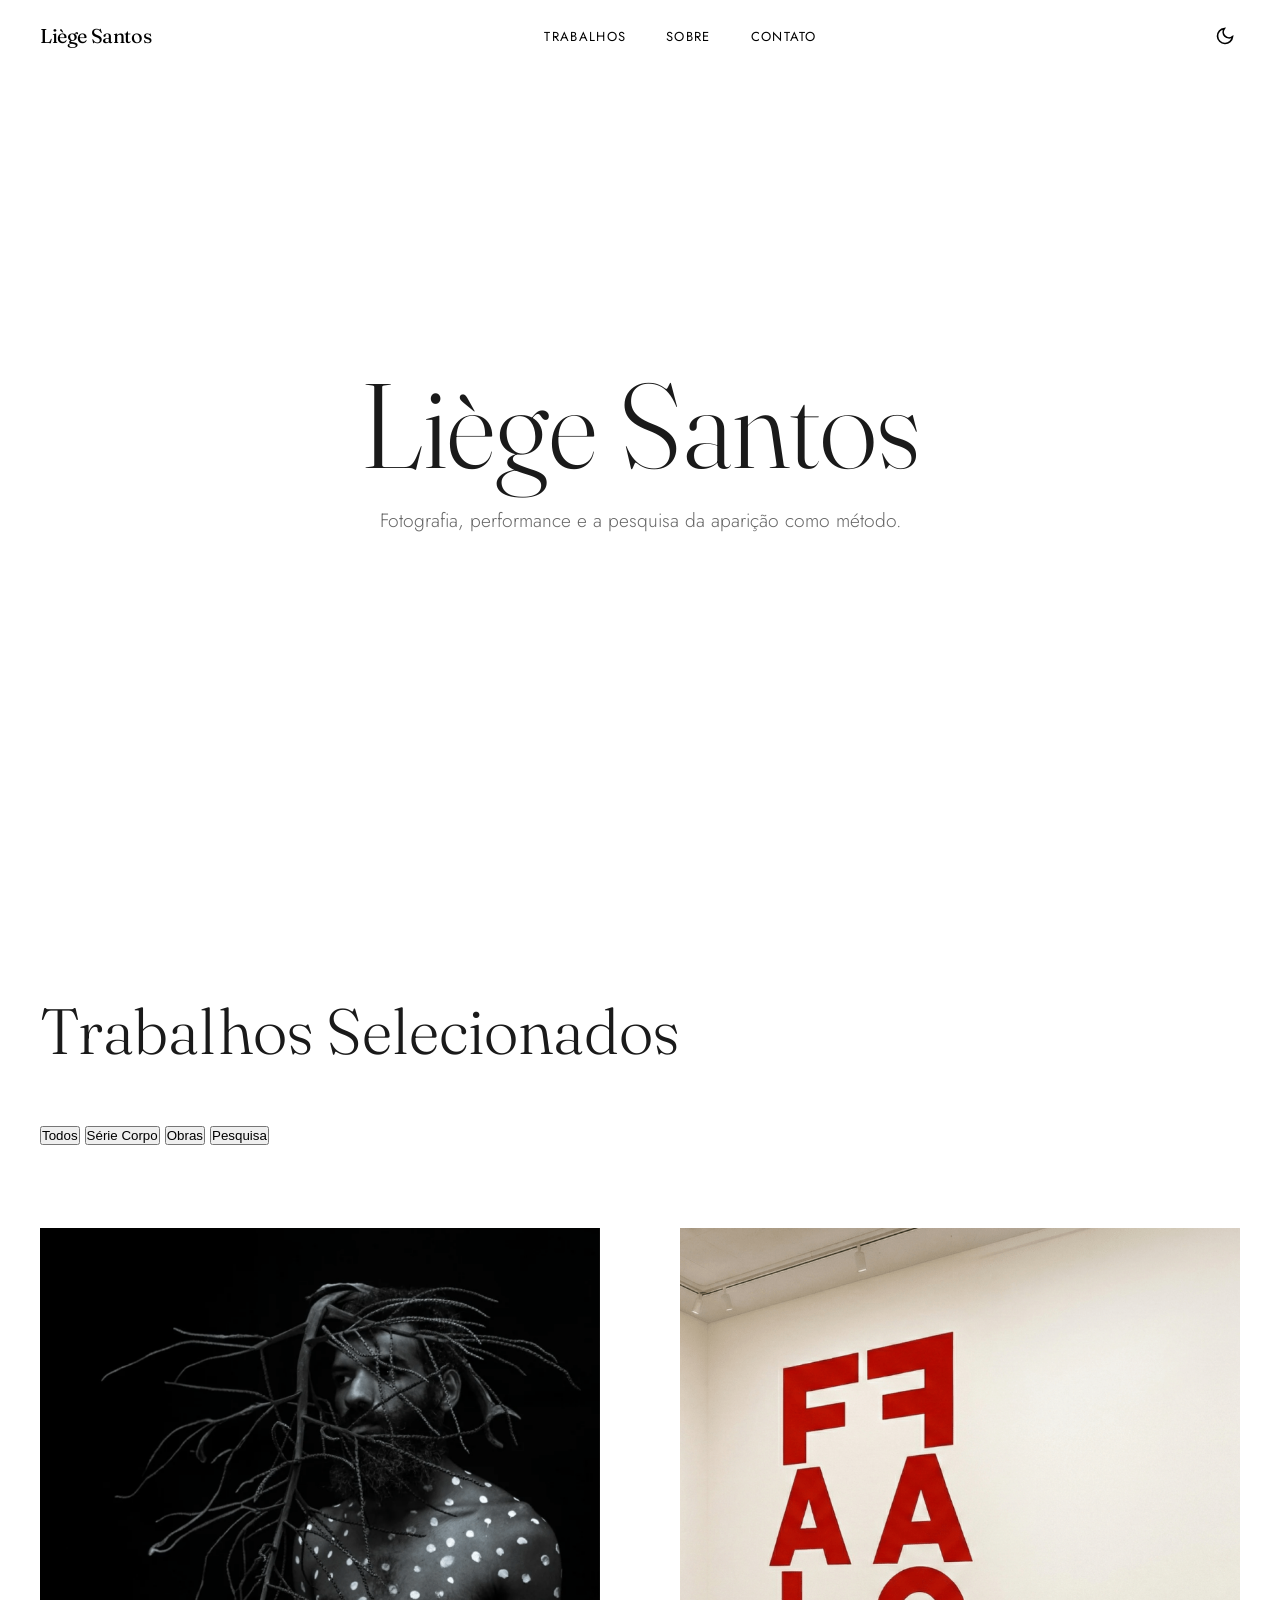
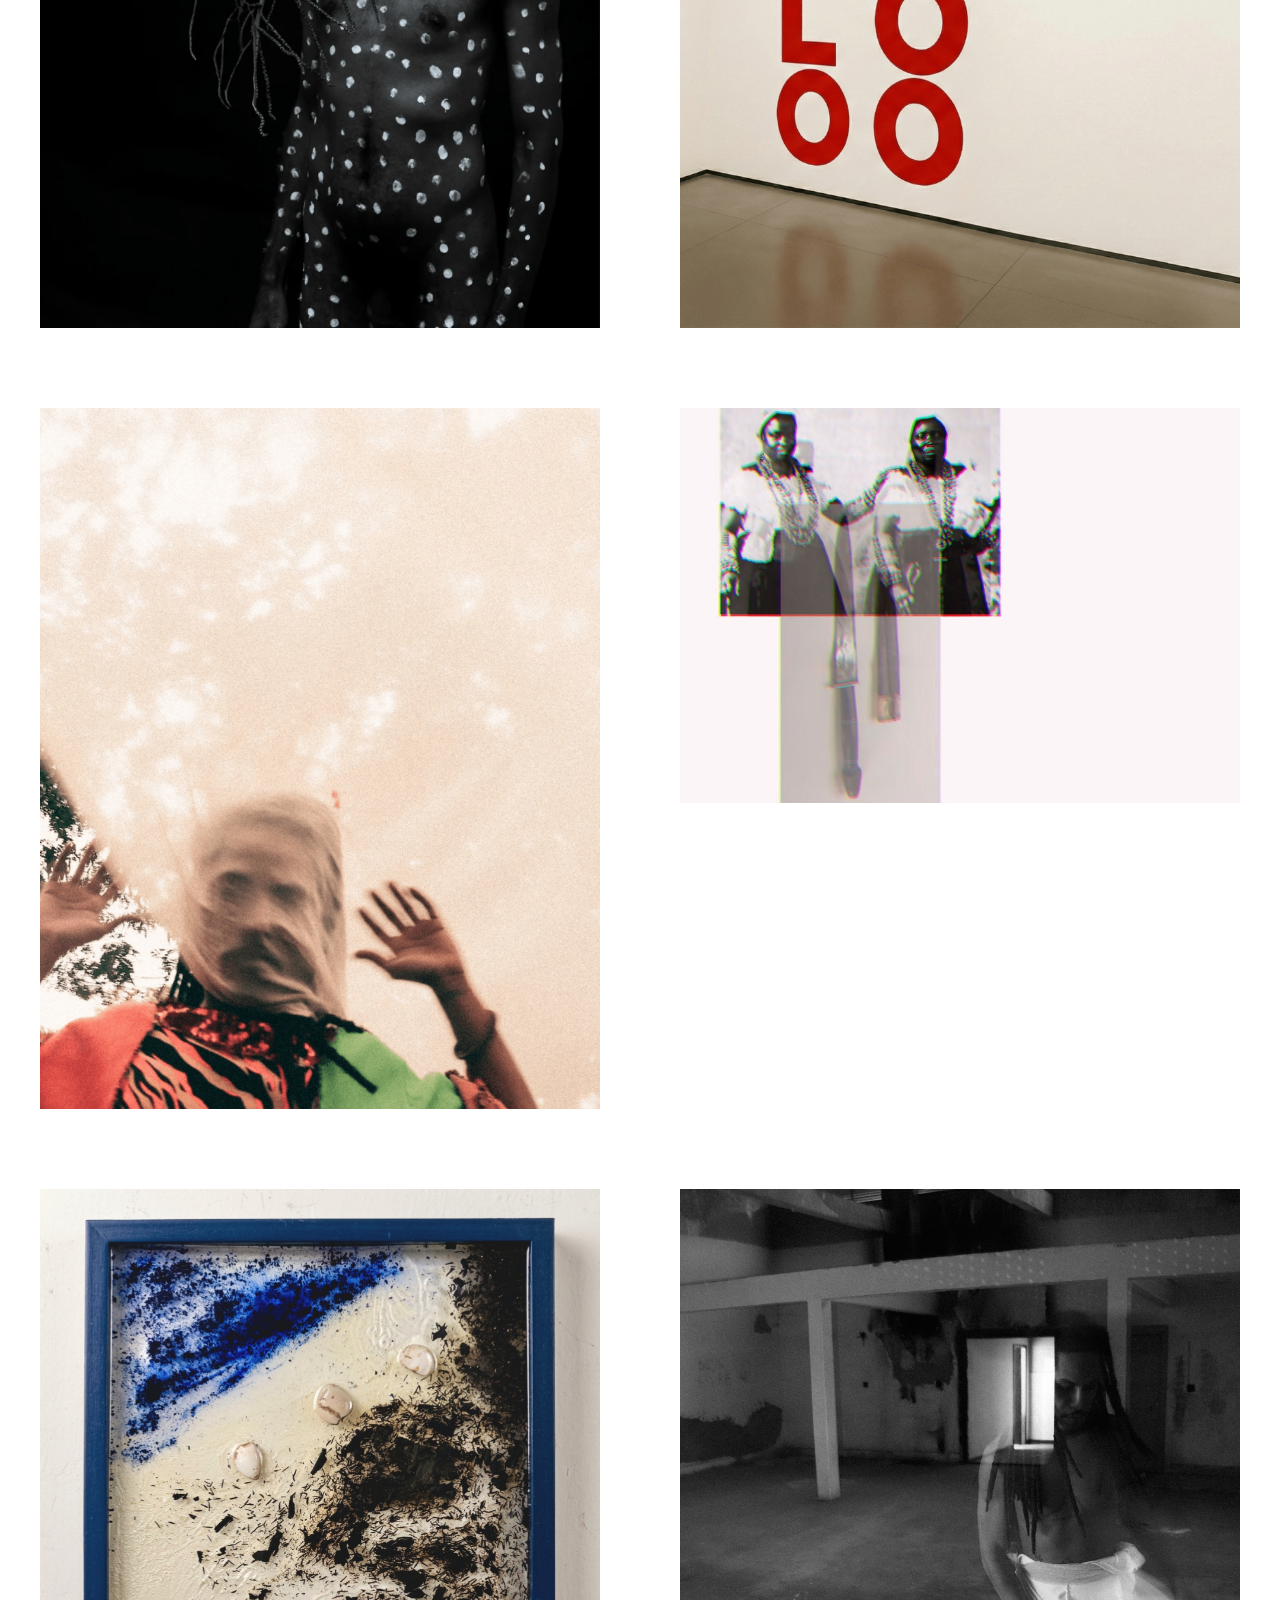
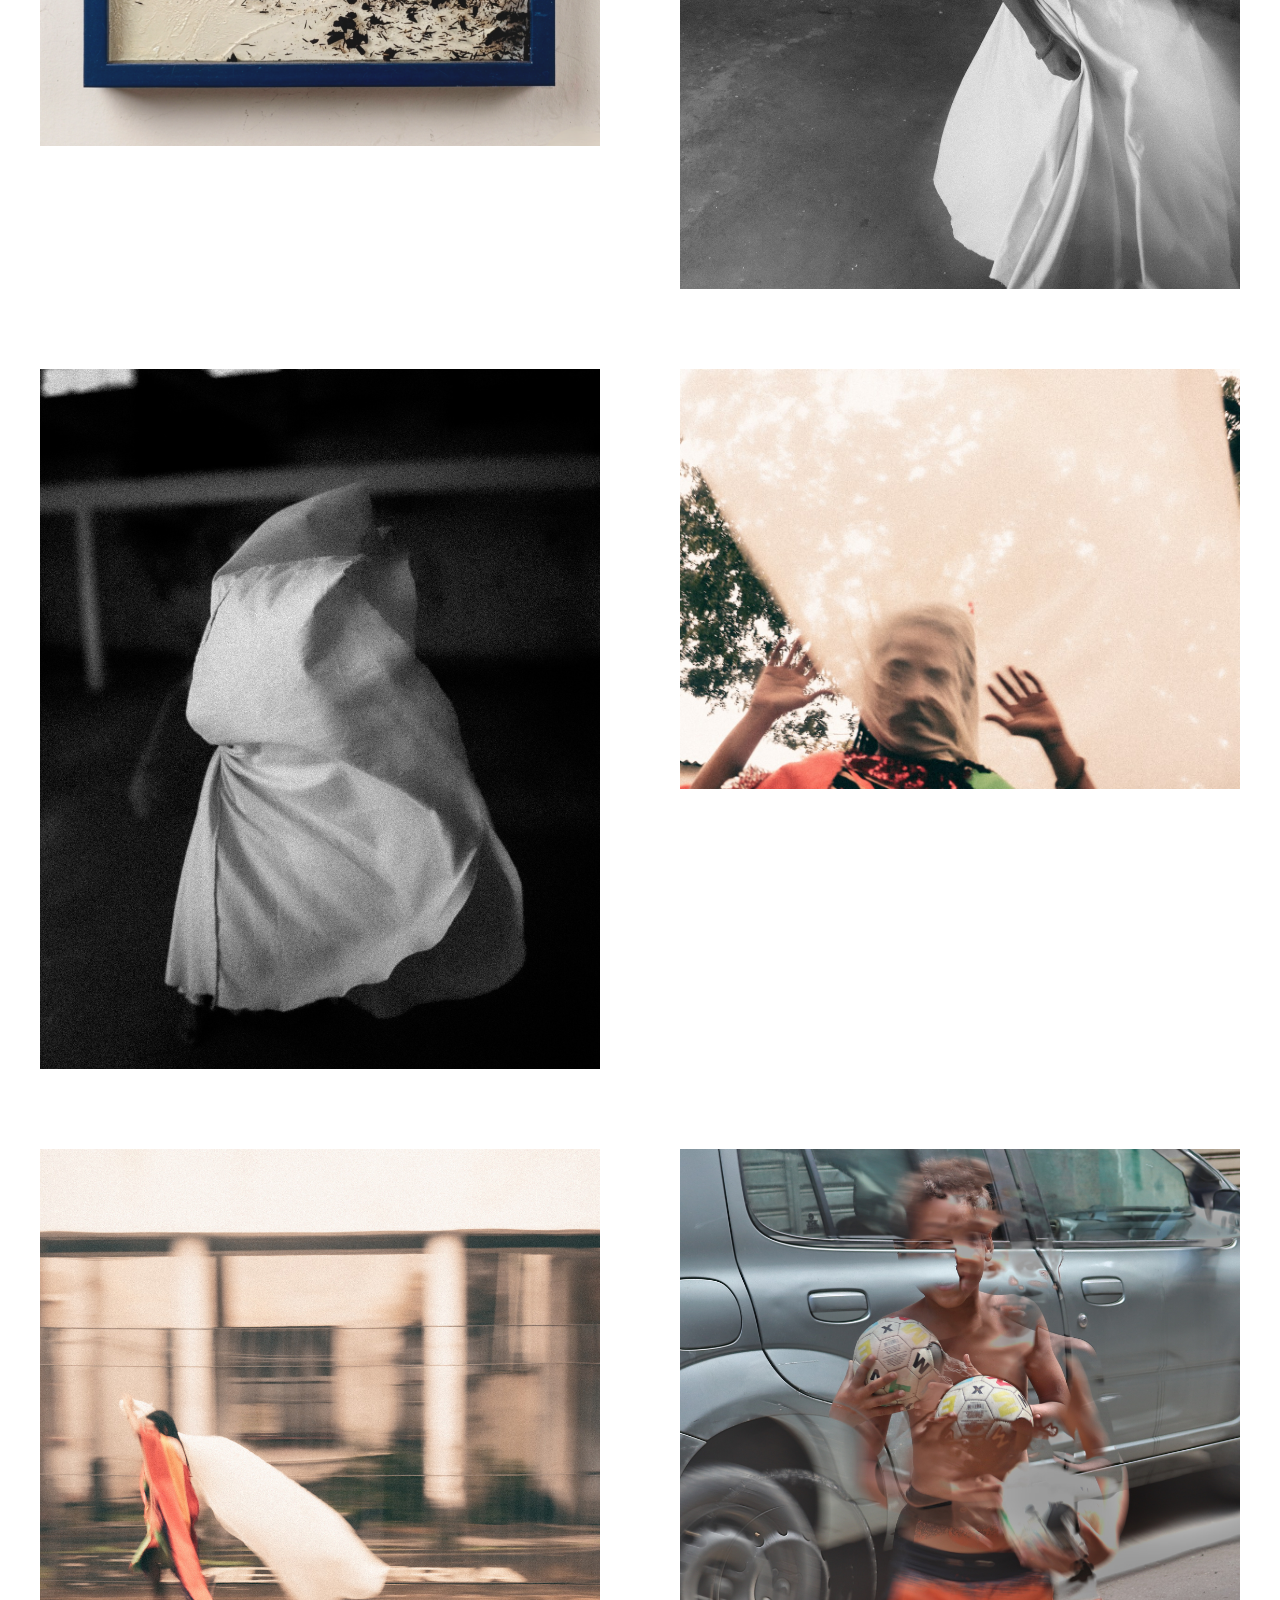
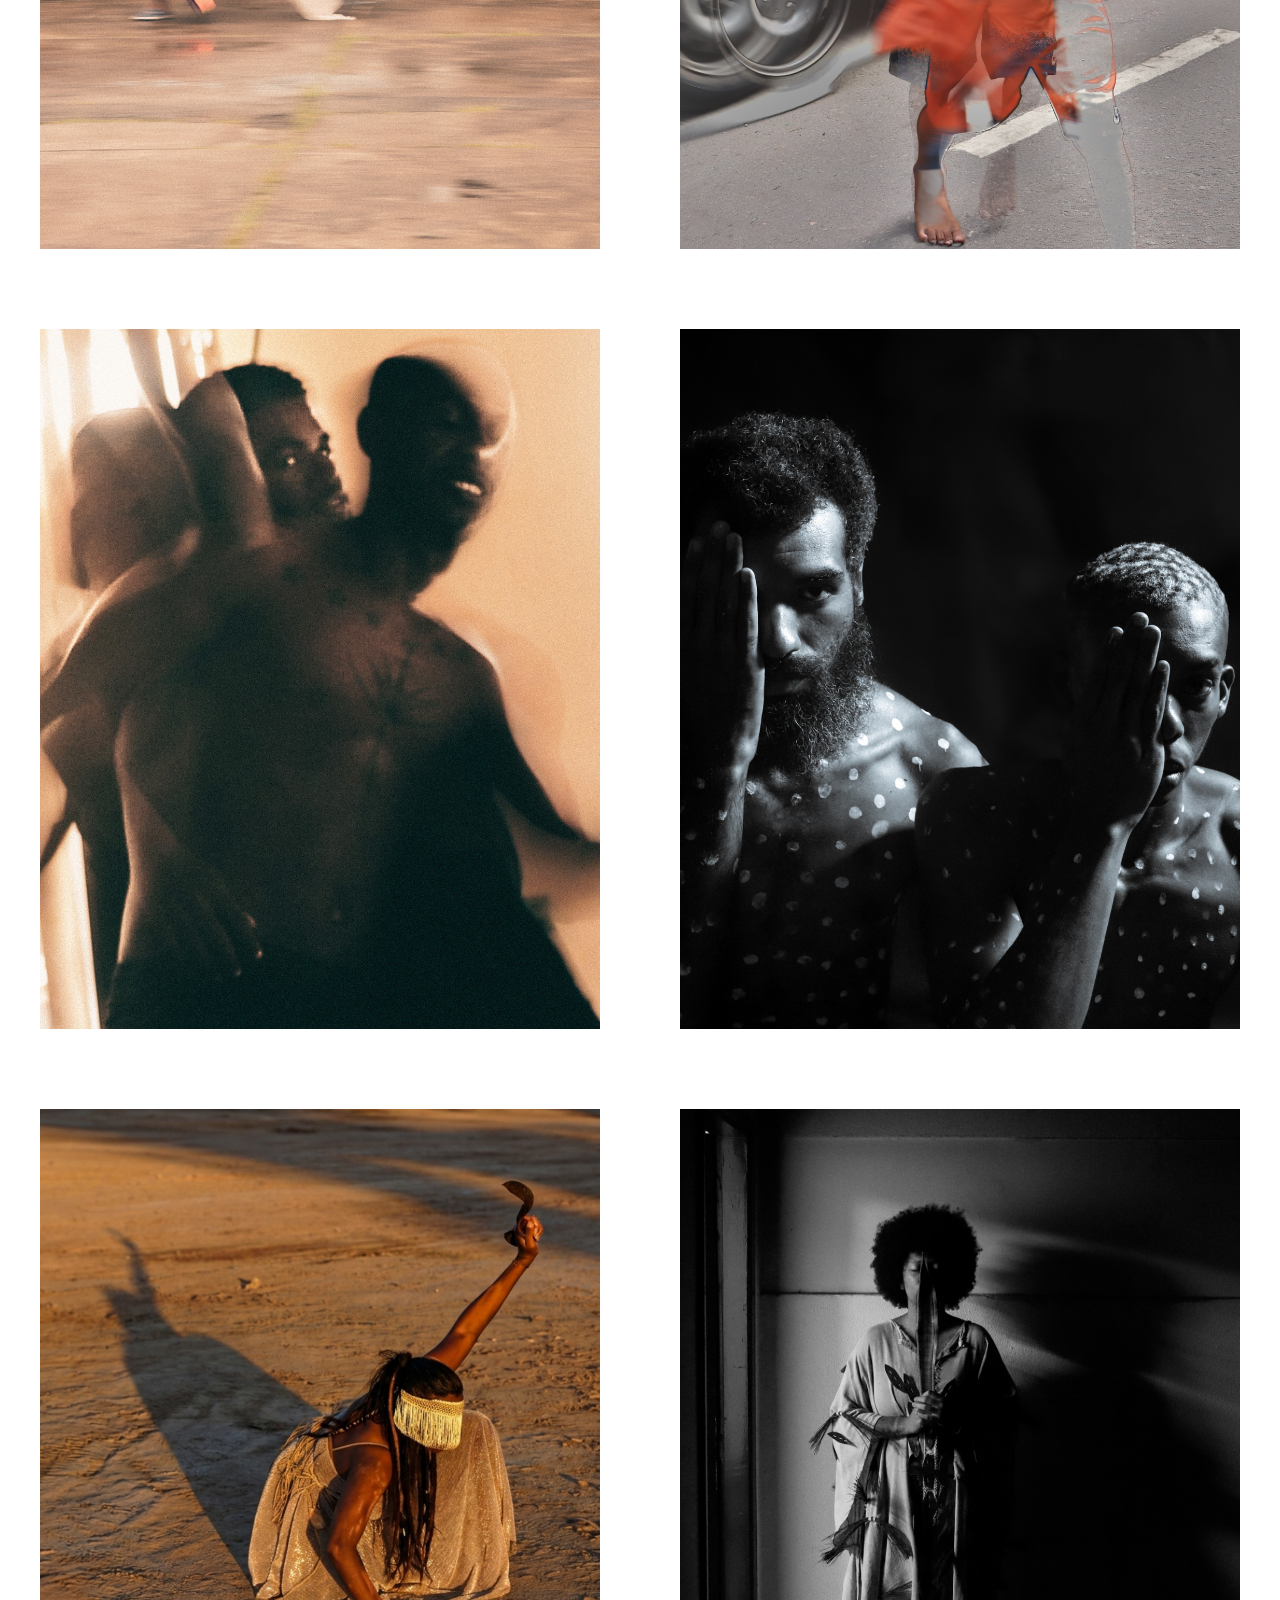
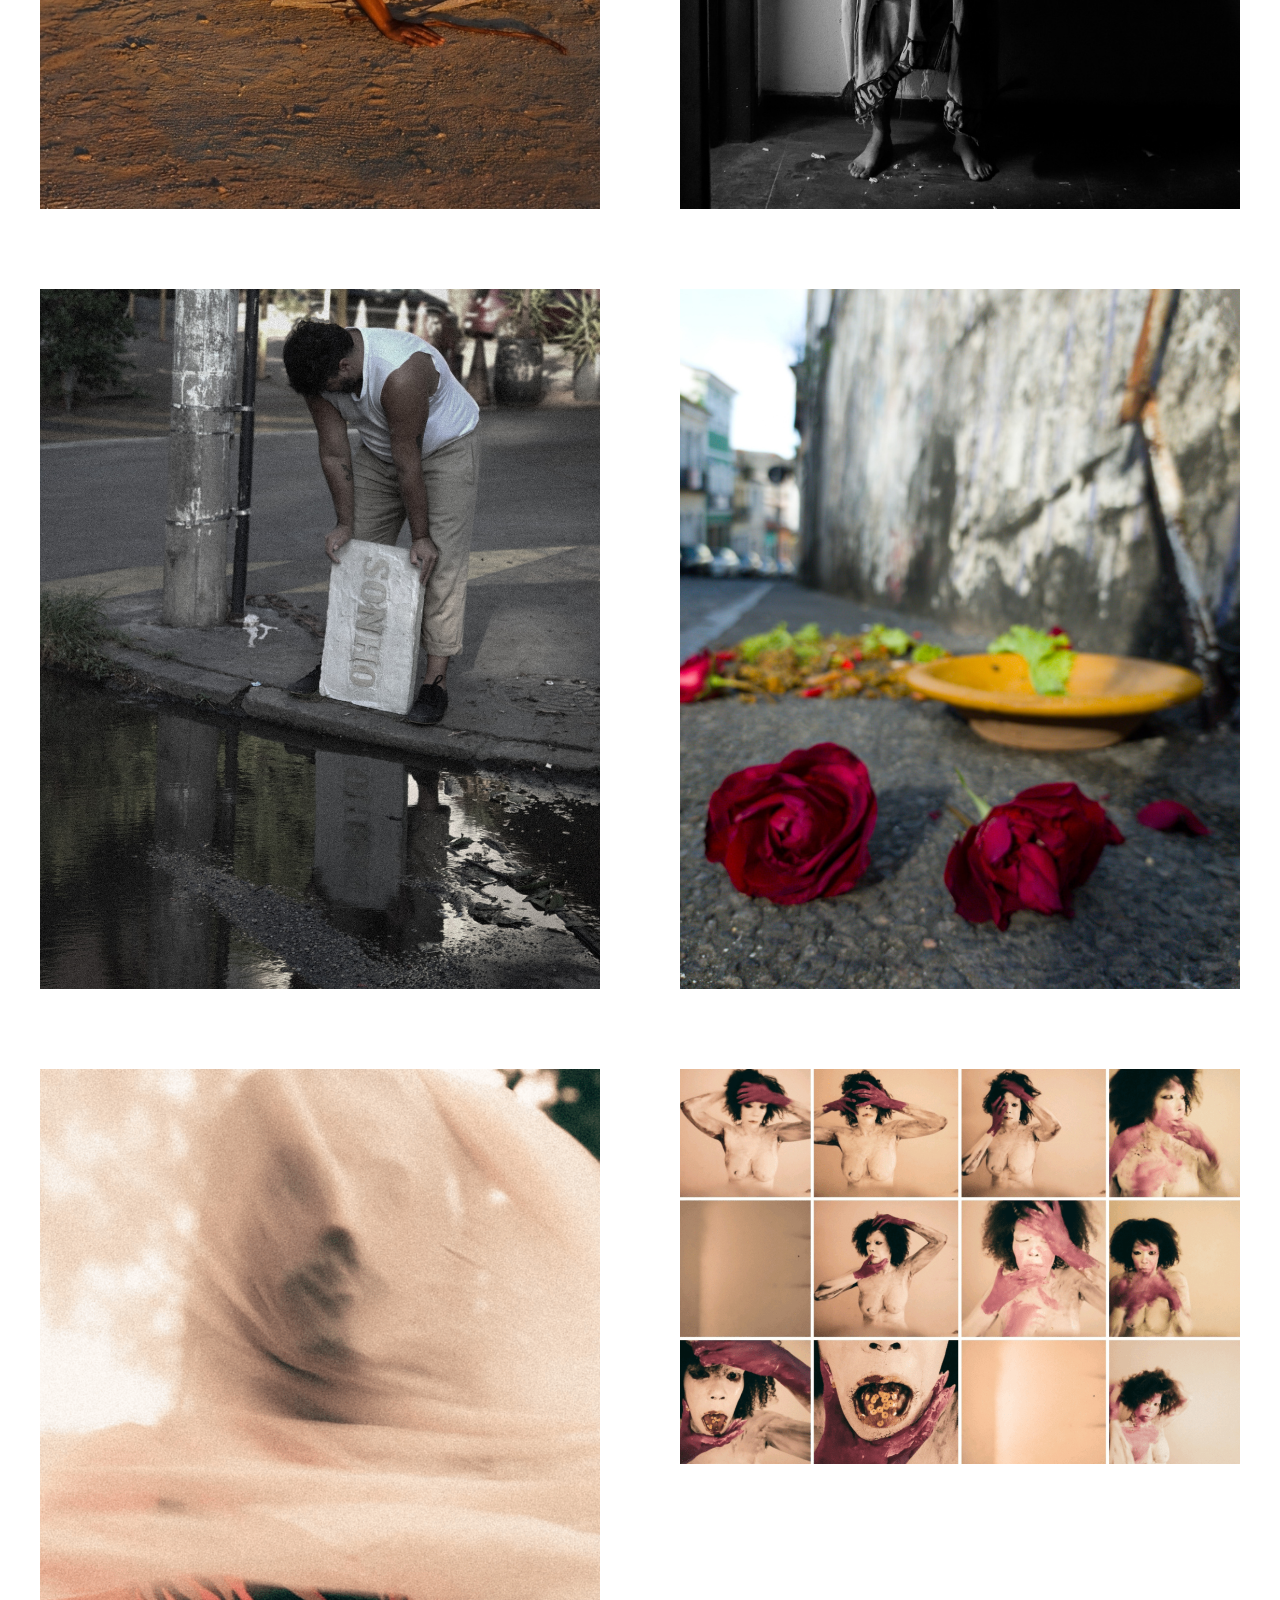
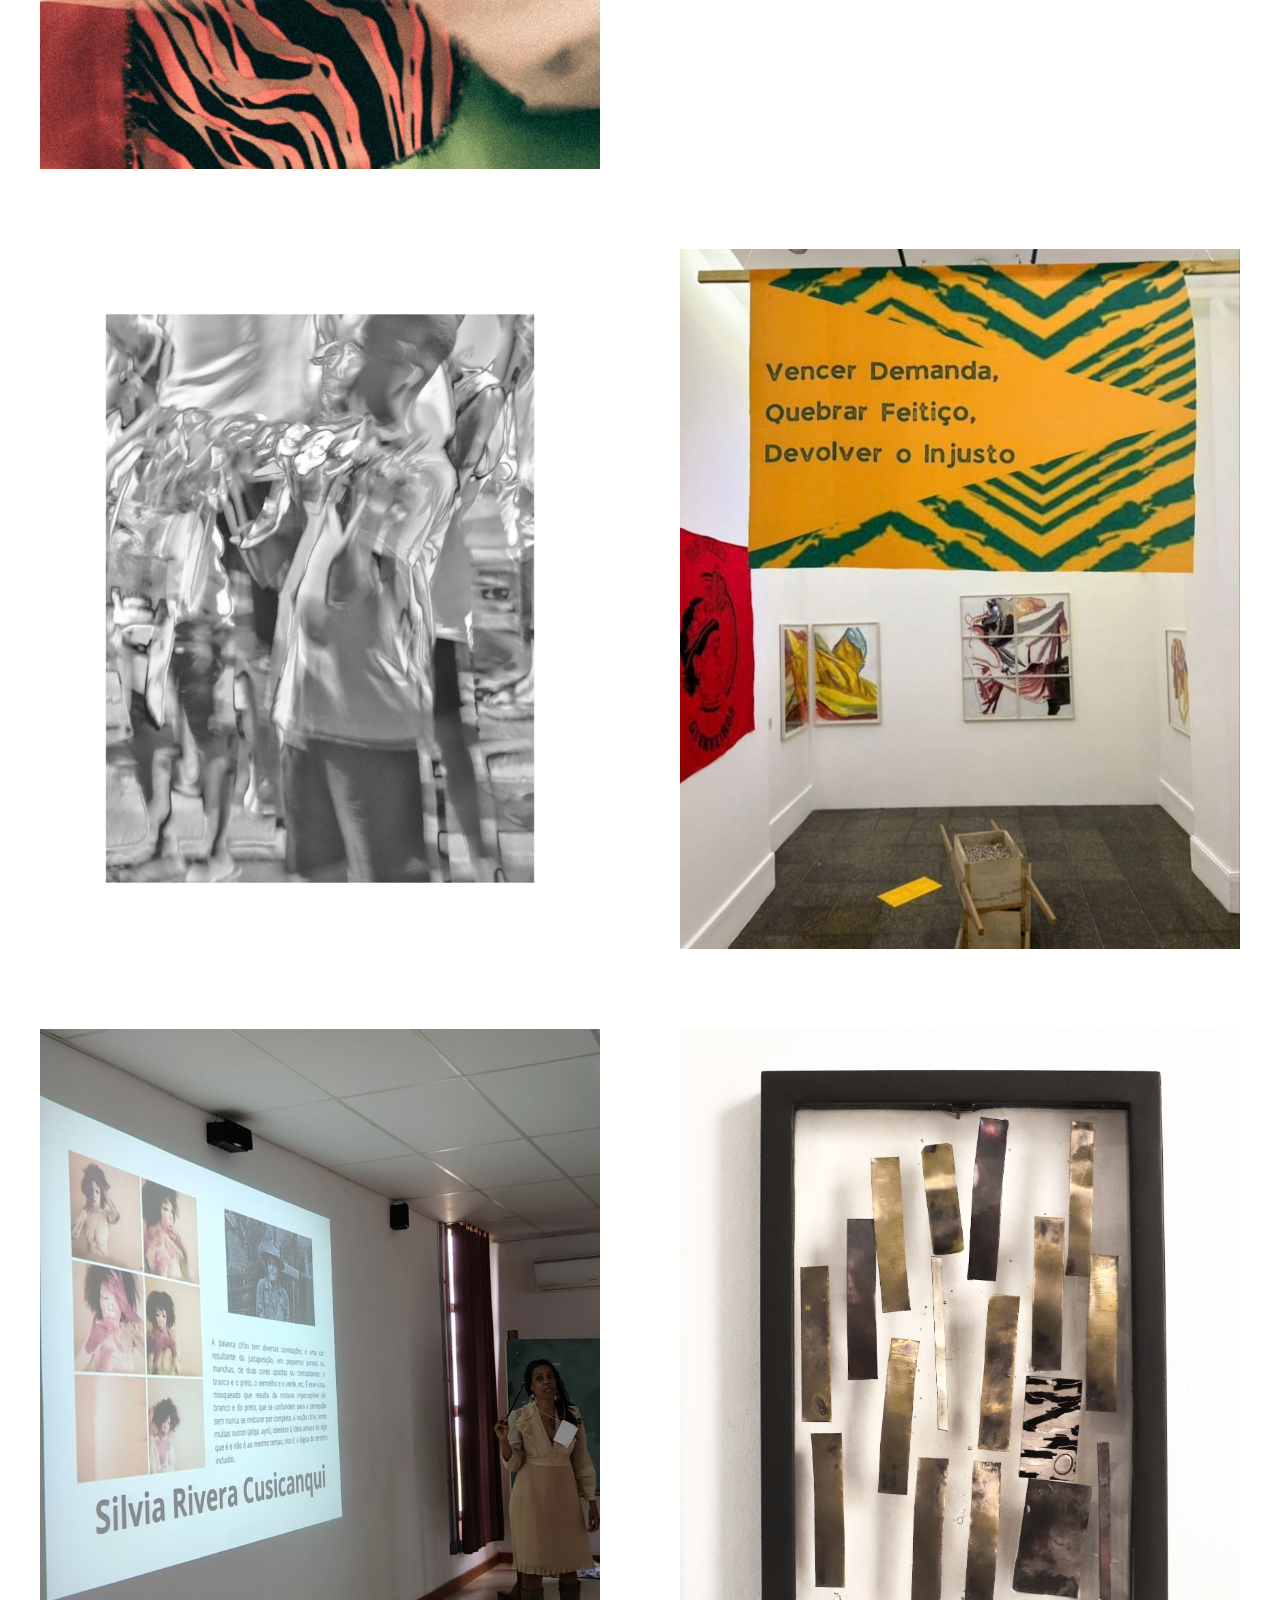
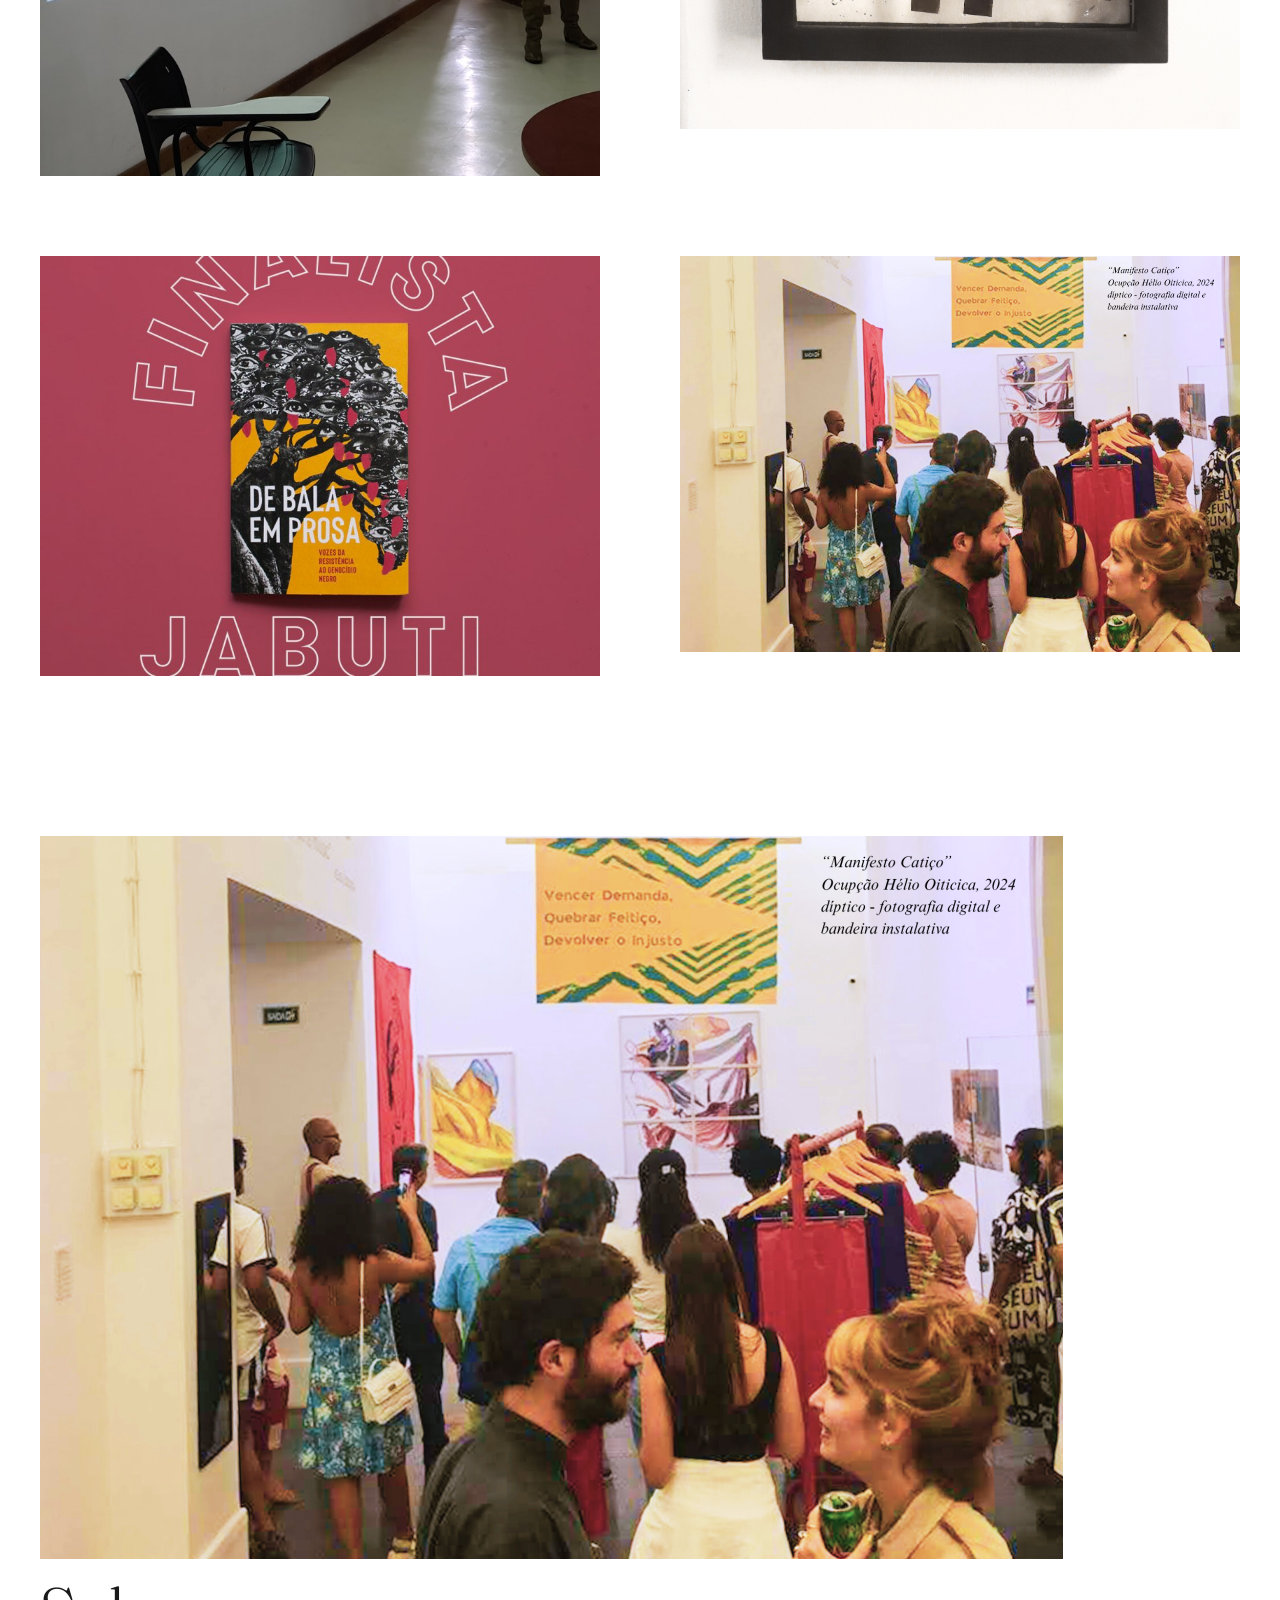
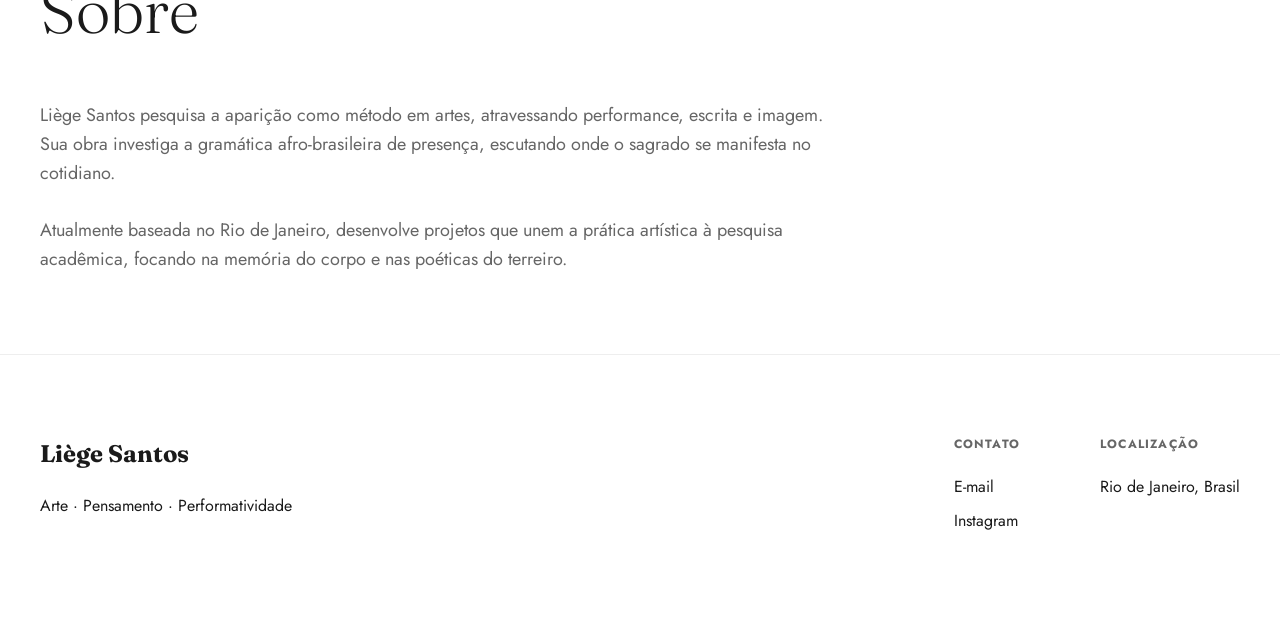
==== commit 3cbc946e: "chna" ====
--- a/index.html
+++ b/index.html
@@ -7,7 +7,7 @@
 <link rel="preconnect" href="https://fonts.googleapis.com" />
 <link rel="preconnect" href="https://fonts.gstatic.com" crossorigin />
 <link href="https://fonts.googleapis.com/css2?family=Fraunces:opsz,wght@9..144,300;9..144,400&family=Jost:wght@300;400&family=JetBrains+Mono&display=swap" rel="stylesheet" />
-<link rel="stylesheet" href="styles.css?v=1.1" />
+<link rel="stylesheet" href="styles.css?v=1.2" />
 </head>
 <body>
 
@@ -32,72 +32,134 @@
 
 <section id="trabalhos">
   <h2 class="section-title">Trabalhos Selecionados</h2>
+  
+  <div class="gallery-filters" id="galleryFilters">
+    <button class="filter-btn active" data-filter="all">Todos</button>
+    <button class="filter-btn" data-filter="corpo">Série Corpo</button>
+    <button class="filter-btn" data-filter="obras">Obras</button>
+    <button class="filter-btn" data-filter="pesquisa">Pesquisa</button>
+  </div>
+
   <div class="gallery-grid" id="gallery">
-    <div class="gallery-item" data-src="img/teso.png" data-title="Teso" data-year="2023">
+    <!-- Série: Obras -->
+    <div class="gallery-item" data-category="obras" data-src="img/teso.png" data-title="Obra: Teso" data-year="2023">
       <img src="img/teso.png" alt="Teso" loading="lazy">
-      <div class="info">
-        <h3>Teso</h3>
-        <p>2023</p>
+      <div class="info"><h3>Teso</h3><p>2023</p></div>
+    </div>
+    <div class="gallery-item" data-category="obras" data-src="img/falo.png" data-title="Obra: Falo" data-year="2024">
+      <img src="img/falo.png" alt="Falo" loading="lazy">
+      <div class="info"><h3>Falo</h3><p>2024</p></div>
+    </div>
+    <div class="gallery-item" data-category="obras" data-src="img/folia.png" data-title="Obra: Folia" data-year="2024">
+      <img src="img/folia.png" alt="Folia" loading="lazy">
+      <div class="info"><h3>Folia</h3><p>2024</p></div>
+    </div>
+    <div class="gallery-item" data-category="obras" data-src="img/ponteiro.jpg" data-title="Obra: Ponteiro" data-year="2023">
+      <img src="img/ponteiro.jpg" alt="Ponteiro" loading="lazy">
+      <div class="info"><h3>Ponteiro</h3><p>2023</p></div>
+    </div>
+    <div class="gallery-item" data-category="obras" data-src="img/ritual-1.png" data-title="Série Ritual I" data-year="2025">
+      <img src="img/ritual-1.png" alt="Ritual I" loading="lazy">
+      <div class="info"><h3>Ritual I</h3><p>2025</p></div>
+    </div>
+    <div class="gallery-item" data-category="obras" data-src="img/ritual-2.png" data-title="Série Ritual II" data-year="2025">
+      <img src="img/ritual-2.png" alt="Ritual II" loading="lazy">
+      <div class="info"><h3>Ritual II</h3><p>2025</p></div>
+    </div>
+    <div class="gallery-item" data-category="obras" data-src="img/ritual-3.png" data-title="Série Ritual III" data-year="2025">
+      <img src="img/ritual-3.png" alt="Ritual III" loading="lazy">
+      <div class="info"><h3>Ritual III</h3><p>2025</p></div>
+    </div>
+    <div class="gallery-item" data-category="obras" data-src="img/aparicao-folia.jpg" data-title="Aparição-Folia" data-year="2024">
+      <img src="img/aparicao-folia.jpg" alt="Aparição Folia" loading="lazy">
+      <div class="info"><h3>Aparição Folia</h3><p>2024</p></div>
+    </div>
+
+    <!-- Série: Corpo em Órbita -->
+    <div class="gallery-item" data-category="corpo" data-src="img/corpo-1.png" data-title="Série Corpo I" data-year="2024">
+      <img src="img/corpo-1.png" alt="Corpo I" loading="lazy">
+      <div class="info"><h3>Corpo I</h3><p>2024</p></div>
+    </div>
+    <div class="gallery-item" data-category="corpo" data-src="img/corpo-2.png" data-title="Série Corpo II" data-year="2024">
+      <img src="img/corpo-2.png" alt="Corpo II" loading="lazy">
+      <div class="info"><h3>Corpo II</h3><p>2024</p></div>
+    </div>
+    <div class="gallery-item" data-category="corpo" data-src="img/corpo-3.png" data-title="Série Corpo III" data-year="2024">
+      <img src="img/corpo-3.png" alt="Corpo III" loading="lazy">
+      <div class="info"><h3>Corpo III</h3><p>2024</p></div>
+    </div>
+    <div class="gallery-item" data-category="corpo" data-src="img/corpo-4.png" data-title="Série Corpo IV" data-year="2024">
+      <img src="img/corpo-4.png" alt="Corpo IV" loading="lazy">
+      <div class="info"><h3>Corpo IV</h3><p>2024</p></div>
+    </div>
+    <div class="gallery-item" data-category="corpo" data-src="img/corpo-5.png" data-title="Série Corpo V" data-year="2024">
+      <img src="img/corpo-5.png" alt="Corpo V" loading="lazy">
+      <div class="info"><h3>Corpo V</h3><p>2024</p></div>
+    </div>
+    <div class="gallery-item" data-category="corpo" data-src="img/corpo-6.png" data-title="Série Corpo VI" data-year="2024">
+      <img src="img/corpo-6.png" alt="Corpo VI" loading="lazy">
+      <div class="info"><h3>Corpo VI</h3><p>2024</p></div>
+    </div>
+    <div class="gallery-item" data-category="corpo" data-src="img/corpo-7.png" data-title="Série Corpo VII" data-year="2024">
+      <img src="img/corpo-7.png" alt="Corpo VII" loading="lazy">
+      <div class="info"><h3>Corpo VII</h3><p>2024</p></div>
+    </div>
+    <div class="gallery-item" data-category="corpo" data-src="img/corpo-8.png" data-title="Série Corpo VIII" data-year="2024">
+      <img src="img/corpo-8.png" alt="Corpo VIII" loading="lazy">
+      <div class="info"><h3>Corpo VIII</h3><p>2024</p></div>
+    </div>
+
+    <!-- Série: Pesquisa & Processo -->
+    <div class="gallery-item" data-category="pesquisa" data-src="img/aparicao.png" data-title="Pesquisa: Aparição como método" data-year="2024">
+      <img src="img/aparicao.png" alt="Aparição" loading="lazy">
+      <div class="info"><h3>Aparição</h3><p>2024</p></div>
+    </div>
+    <div class="gallery-item" data-category="pesquisa" data-src="img/extra-1.png" data-title="Estudo de Luz e Sombra" data-year="2024">
+      <img src="img/extra-1.png" alt="Extra I" loading="lazy">
+      <div class="info"><h3>Extra I</h3><p>2024</p></div>
+    </div>
+    <div class="gallery-item" data-category="pesquisa" data-src="img/publicacao.png" data-title="Registro de Publicação" data-year="2024">
+      <img src="img/publicacao.png" alt="Publicação" loading="lazy">
+      <div class="info"><h3>Publicação</h3><p>2024</p></div>
+    </div>
+    <div class="gallery-item" data-category="pesquisa" data-src="img/exposicao.jpg" data-title="Registro de Exposição" data-year="2025">
+      <img src="img/exposicao.jpg" alt="Exposição" loading="lazy">
+      <div class="info"><h3>Exposição</h3><p>2025</p></div>
+    </div>
+    <div class="gallery-item" data-category="pesquisa" data-src="img/studio.jpg" data-title="Processo em Studio" data-year="2024">
+      <img src="img/studio.jpg" alt="Studio" loading="lazy">
+      <div class="info"><h3>Studio</h3><p>2024</p></div>
+    </div>
+
+    <!-- Retratos e Miscelânea -->
+    <div class="gallery-item" data-category="pesquisa" data-src="img/retrato.jpg" data-title="Retrato I" data-year="2025">
+      <img src="img/retrato.jpg" alt="Retrato" loading="lazy">
+      <div class="info"><h3>Retrato I</h3><p>2025</p></div>
+    </div>
+    <div class="gallery-item" data-category="pesquisa" data-src="img/retrato2.jpg" data-title="Retrato II" data-year="2025">
+      <img src="img/retrato2.jpg" alt="Retrato II" loading="lazy">
+      <div class="info"><h3>Retrato II</h3><p>2025</p></div>
+    </div>
+    <div class="gallery-item" data-category="pesquisa" data-src="img/portfolio-cover.png" data-title="Capa do Portfólio" data-year="2024">
+      <img src="img/portfolio-cover.png" alt="Capa" loading="lazy">
+      <div class="info"><h3>Capa</h3><p>2024</p></div>
+    </div>
+  </div>
+</section>
+
+<section id="sobre">
+  <div class="sobre-container">
+    <div class="sobre-img">
+      <img src="img/portfolio-cover.png" alt="Liège Santos — Portfólio Cover" loading="lazy">
+    </div>
+    <div class="sobre-text">
+      <h2 class="section-title">Sobre</h2>
+      <div class="text-content">
+        <p>Liège Santos pesquisa a aparição como método em artes, atravessando performance, escrita e imagem. Sua obra investiga a gramática afro-brasileira de presença, escutando onde o sagrado se manifesta no cotidiano.</p>
+        <br>
+        <p>Atualmente baseada no Rio de Janeiro, desenvolve projetos que unem a prática artística à pesquisa acadêmica, focando na memória do corpo e nas poéticas do terreiro.</p>
       </div>
     </div>
-    <div class="gallery-item" data-src="img/falo.png" data-title="Falo" data-year="2024">
-      <img src="img/falo.png" alt="Falo" loading="lazy">
-      <div class="info">
-        <h3>Falo</h3>
-        <p>2024</p>
-      </div>
-    </div>
-    <div class="gallery-item" data-src="img/aparicao.png" data-title="Aparição" data-year="2024">
-      <img src="img/aparicao.png" alt="Aparição" loading="lazy">
-      <div class="info">
-        <h3>Aparição</h3>
-        <p>2024</p>
-      </div>
-    </div>
-    <div class="gallery-item" data-src="img/folia.png" data-title="Folia" data-year="2024">
-      <img src="img/folia.png" alt="Folia" loading="lazy">
-      <div class="info">
-        <h3>Folia</h3>
-        <p>2024</p>
-      </div>
-    </div>
-    <div class="gallery-item" data-src="img/ponteiro.jpg" data-title="Ponteiro" data-year="2023">
-      <img src="img/ponteiro.jpg" alt="Ponteiro" loading="lazy">
-      <div class="info">
-        <h3>Ponteiro</h3>
-        <p>2023</p>
-      </div>
-    </div>
-    <div class="gallery-item" data-src="img/retrato.jpg" data-title="Retrato" data-year="2025">
-      <img src="img/retrato.jpg" alt="Retrato" loading="lazy">
-      <div class="info">
-        <h3>Retrato</h3>
-        <p>2025</p>
-      </div>
-    </div>
-    <div class="gallery-item" data-src="img/ritual-1.png" data-title="Ritual I" data-year="2025">
-      <img src="img/ritual-1.png" alt="Ritual I" loading="lazy">
-      <div class="info">
-        <h3>Ritual I</h3>
-        <p>2025</p>
-      </div>
-    </div>
-    <div class="gallery-item" data-src="img/ritual-2.png" data-title="Ritual II" data-year="2025">
-      <img src="img/ritual-2.png" alt="Ritual II" loading="lazy">
-      <div class="info">
-        <h3>Ritual II</h3>
-        <p>2025</p>
-      </div>
-    </div>
-  </div>
-</section>
-
-<section id="sobre">
-  <h2 class="section-title">Sobre</h2>
-  <div class="text-content">
-    <p>Liège Santos pesquisa a aparição como método em artes, atravessando performance, escrita e imagem. Sua obra investiga a gramática afro-brasileira de presença, escutando onde o sagrado se manifesta no cotidiano.</p>
-    <br>
-    <p>Atualmente baseada no Rio de Janeiro, desenvolve projetos que unem a prática artística à pesquisa acadêmica, focando na memória do corpo e nas poéticas do terreiro.</p>
   </div>
 </section>
 
@@ -154,7 +216,7 @@
   if (savedTheme) body.setAttribute('data-theme', savedTheme);
 
   // Gallery Logic
-  const galleryItems = document.querySelectorAll('.gallery-item');
+  let galleryItems = Array.from(document.querySelectorAll('.gallery-item'));
   const overlay = document.getElementById('overlay');
   const overlayImg = document.getElementById('overlayImg');
   const overlayTitle = document.getElementById('overlayTitle');
@@ -164,10 +226,16 @@
   const nextBtn = document.getElementById('nextBtn');
   
   let currentIndex = 0;
+  let visibleItems = galleryItems;
+
+  function updateVisibleItems() {
+    visibleItems = galleryItems.filter(item => !item.classList.contains('hidden'));
+  }
 
   function openOverlay(index) {
     currentIndex = index;
-    const item = galleryItems[index];
+    const item = visibleItems[index];
+    if (!item) return;
     
     // Smooth transition for image swap
     overlayImg.style.opacity = '0';
@@ -191,17 +259,52 @@
   }
 
   function nextImg() {
-    currentIndex = (currentIndex + 1) % galleryItems.length;
+    currentIndex = (currentIndex + 1) % visibleItems.length;
     openOverlay(currentIndex);
   }
 
   function prevImg() {
-    currentIndex = (currentIndex - 1 + galleryItems.length) % galleryItems.length;
+    currentIndex = (currentIndex - 1 + visibleItems.length) % visibleItems.length;
     openOverlay(currentIndex);
   }
 
-  galleryItems.forEach((item, index) => {
-    item.addEventListener('click', () => openOverlay(index));
+  function setupGalleryListeners() {
+    galleryItems.forEach((item) => {
+      // Remove old listener if any (though here we just add them once)
+      item.addEventListener('click', () => {
+        const currentVisibleIndex = visibleItems.indexOf(item);
+        if (currentVisibleIndex !== -1) {
+          openOverlay(currentVisibleIndex);
+        }
+      });
+    });
+  }
+
+  setupGalleryListeners();
+  updateVisibleItems();
+
+  // Filter Logic
+  const filterBtns = document.querySelectorAll('.filter-btn');
+  filterBtns.forEach(btn => {
+    btn.addEventListener('click', () => {
+      const filter = btn.getAttribute('data-filter');
+      
+      // Update active button
+      filterBtns.forEach(b => b.classList.remove('active'));
+      btn.classList.add('active');
+      
+      // Filter items
+      galleryItems.forEach(item => {
+        const category = item.getAttribute('data-category');
+        if (filter === 'all' || category === filter) {
+          item.classList.remove('hidden');
+        } else {
+          item.classList.add('hidden');
+        }
+      });
+      
+      updateVisibleItems();
+    });
   });
 
   closeOverlay.addEventListener('click', closeOverlayFunc);
@@ -230,4 +333,4 @@
 </script>
 
 </body>
-</html>
+</html>
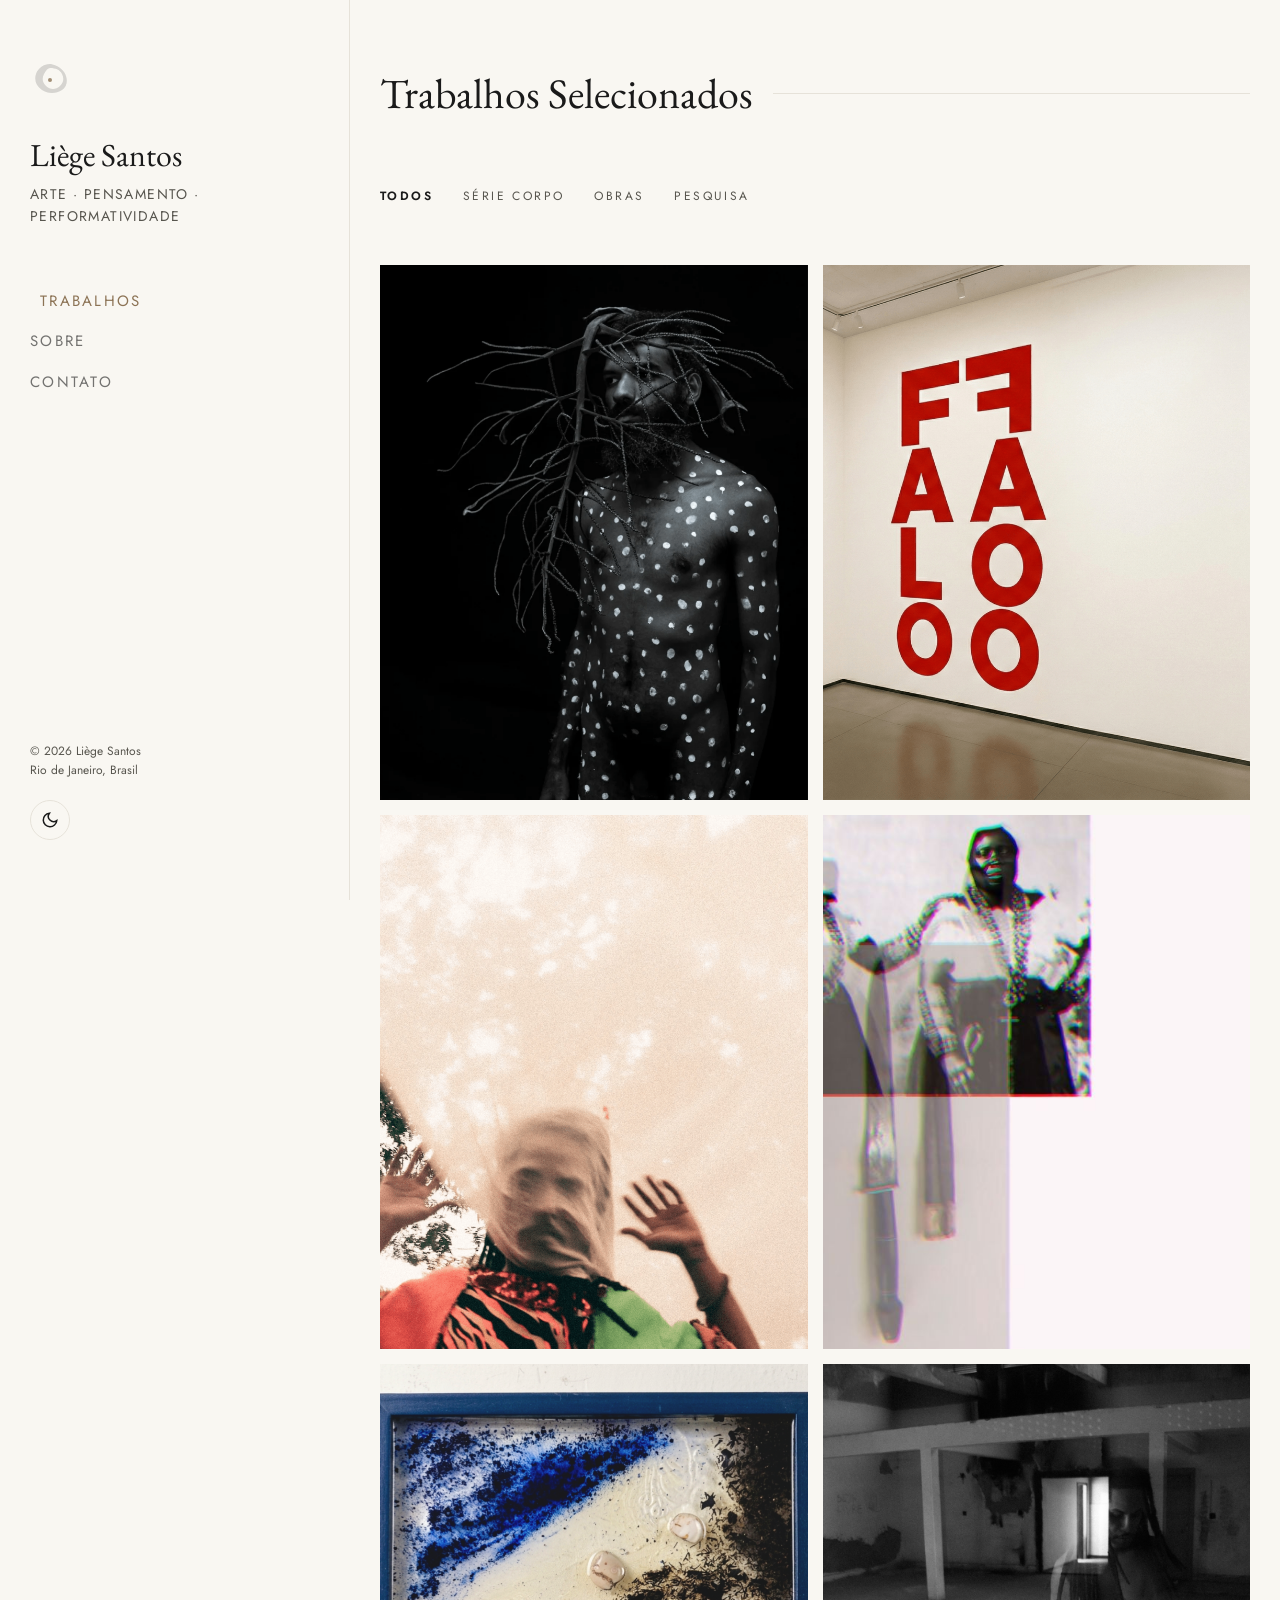
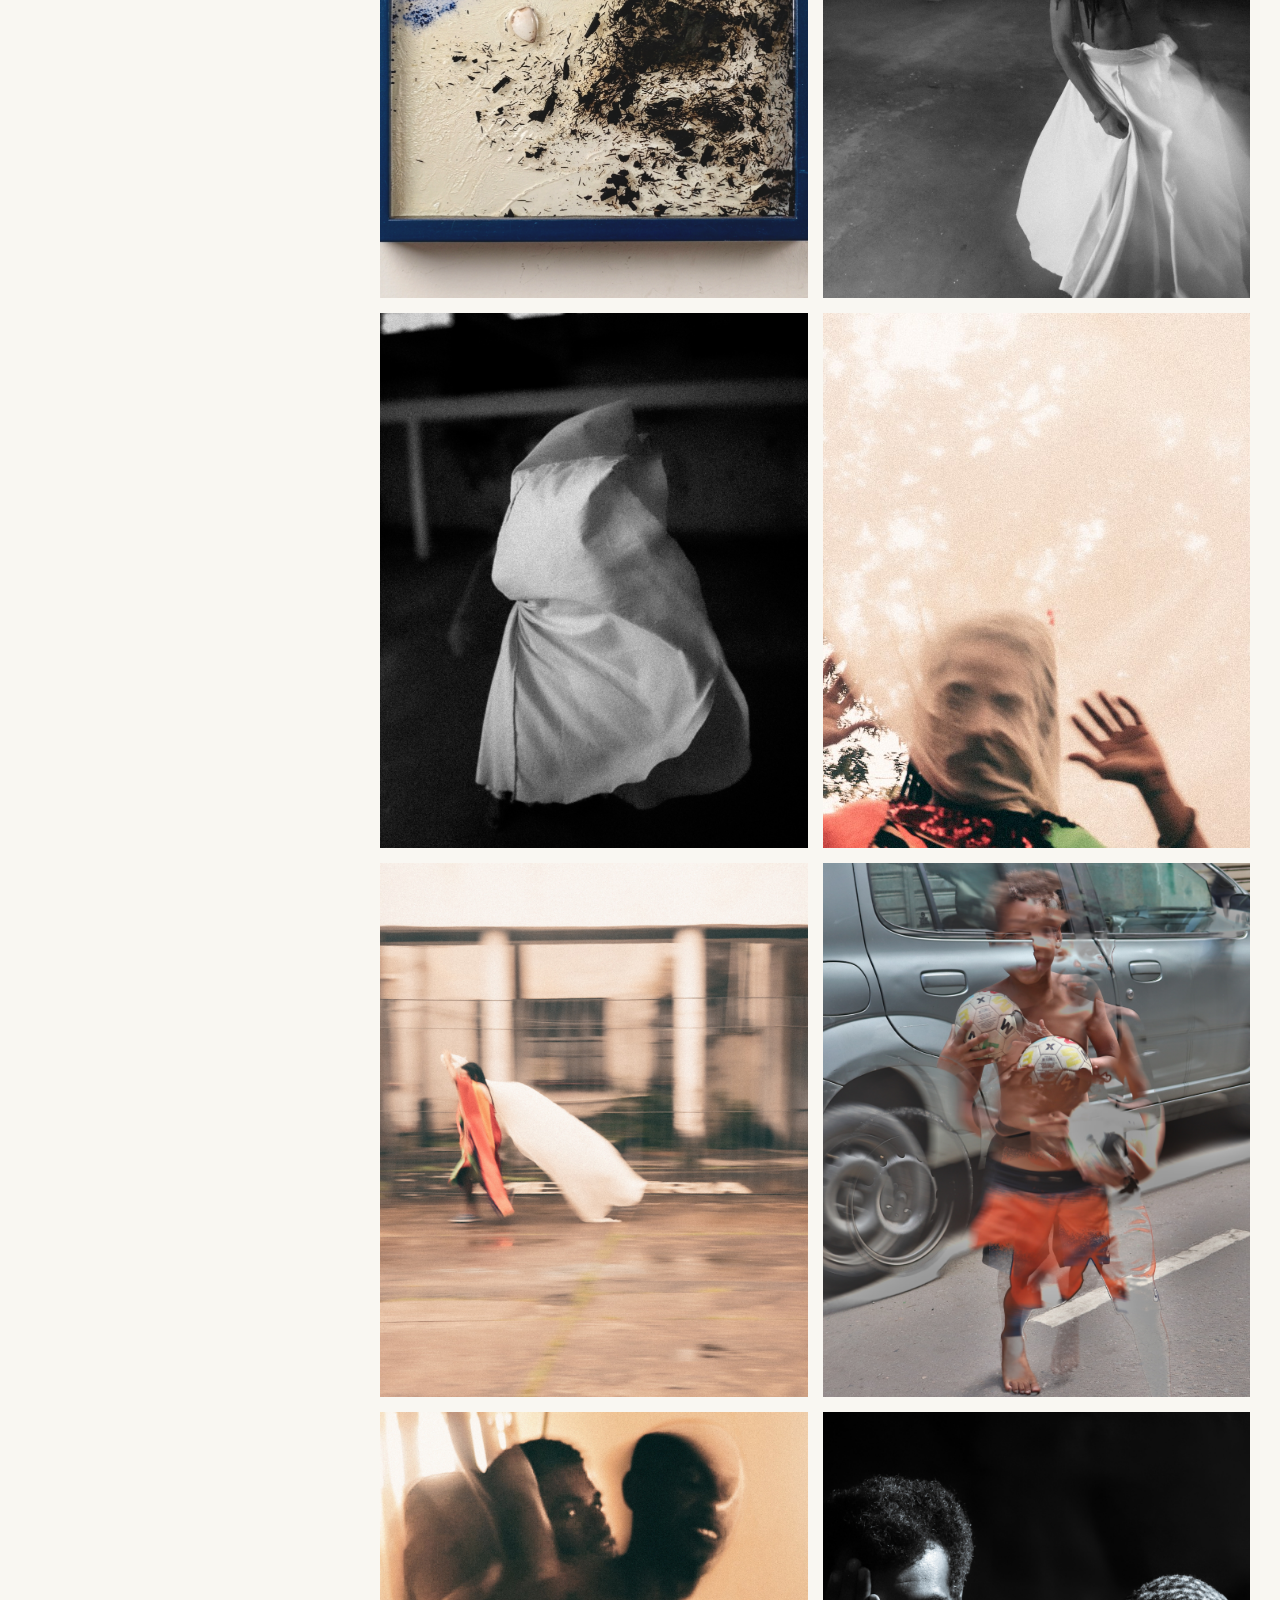
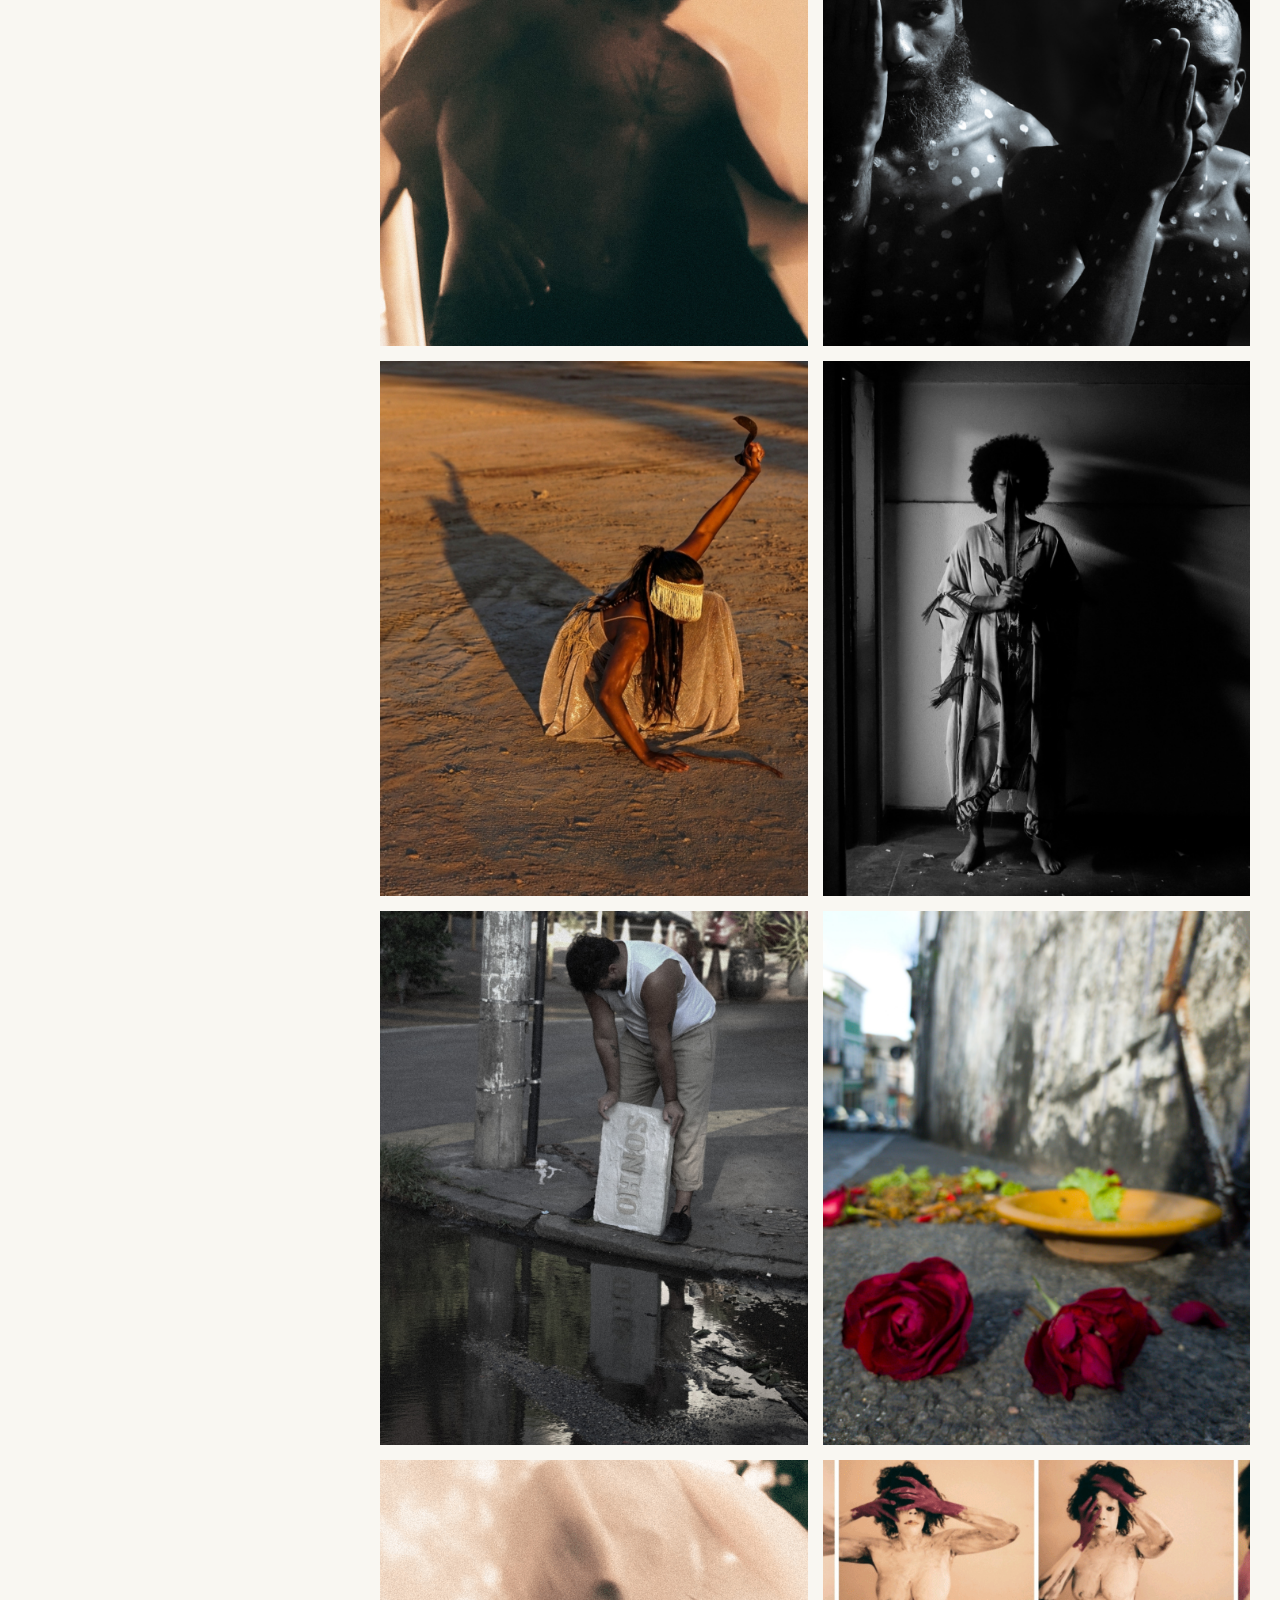
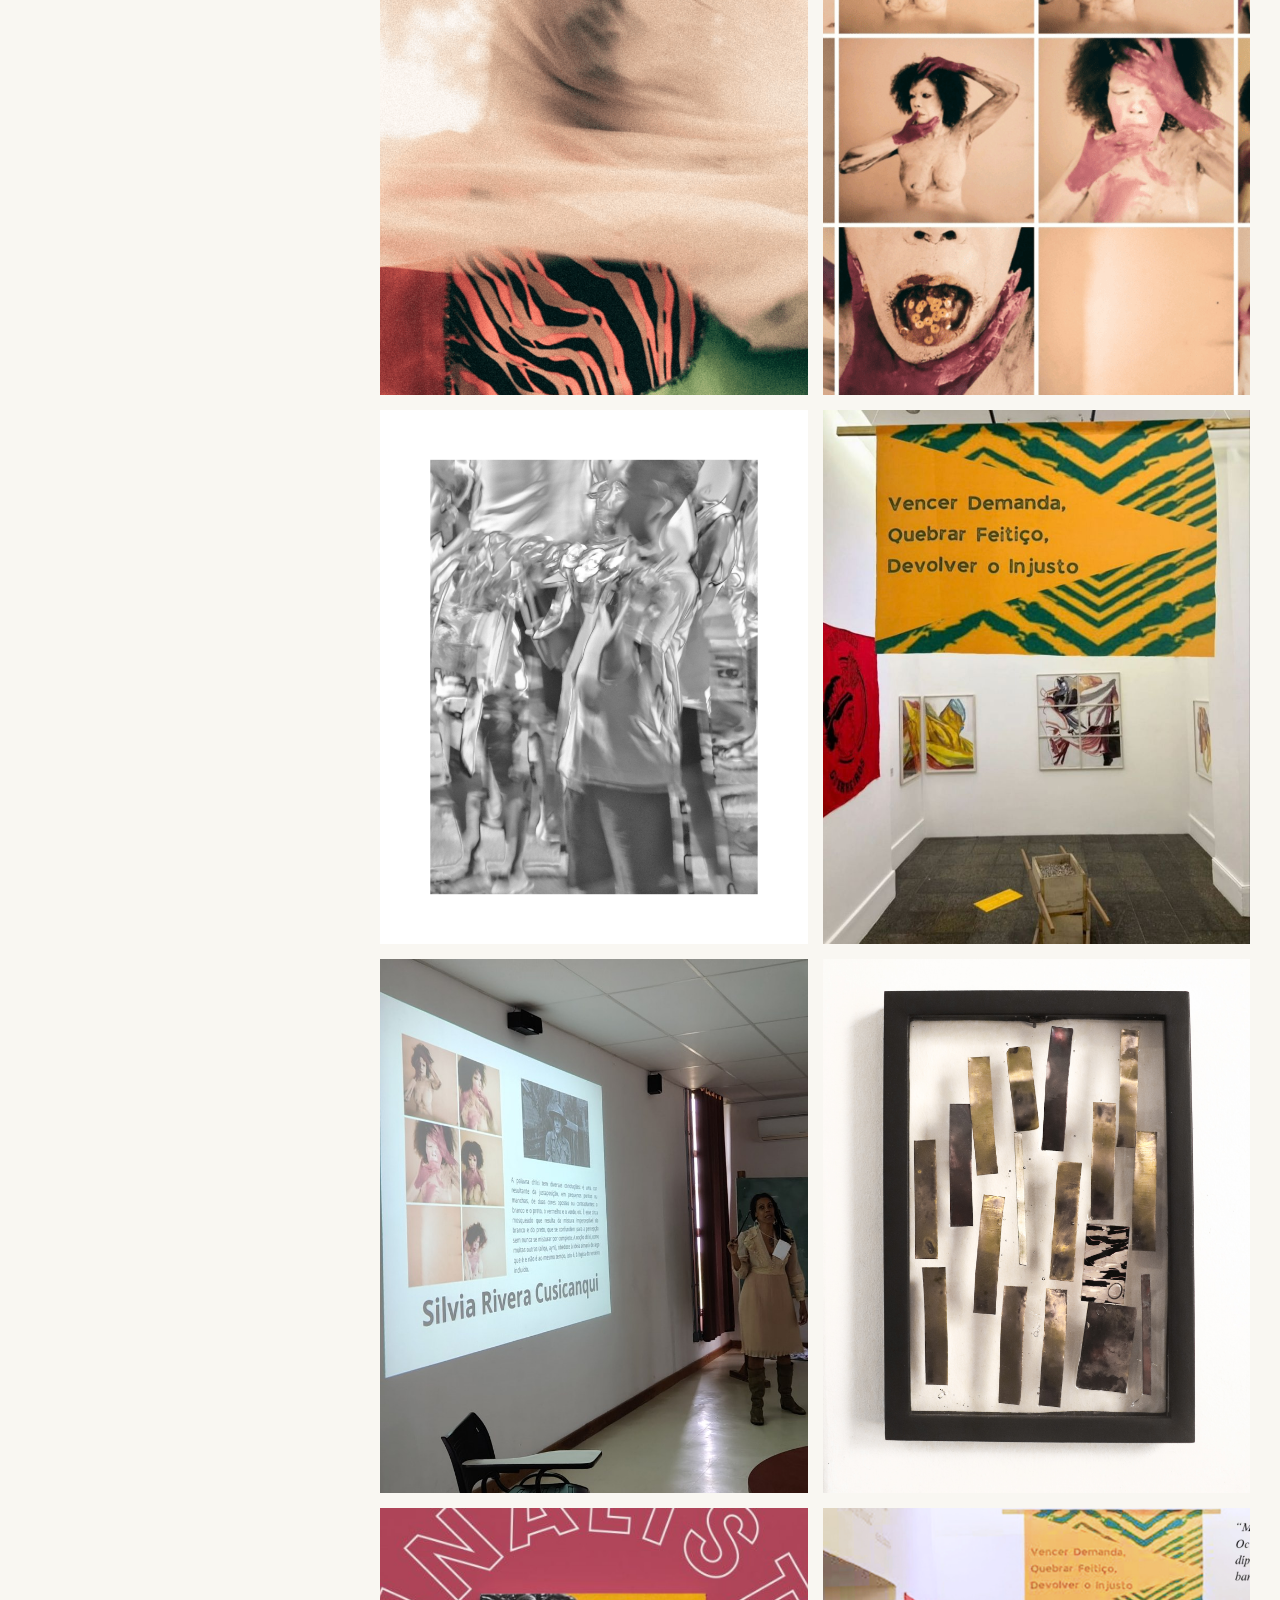
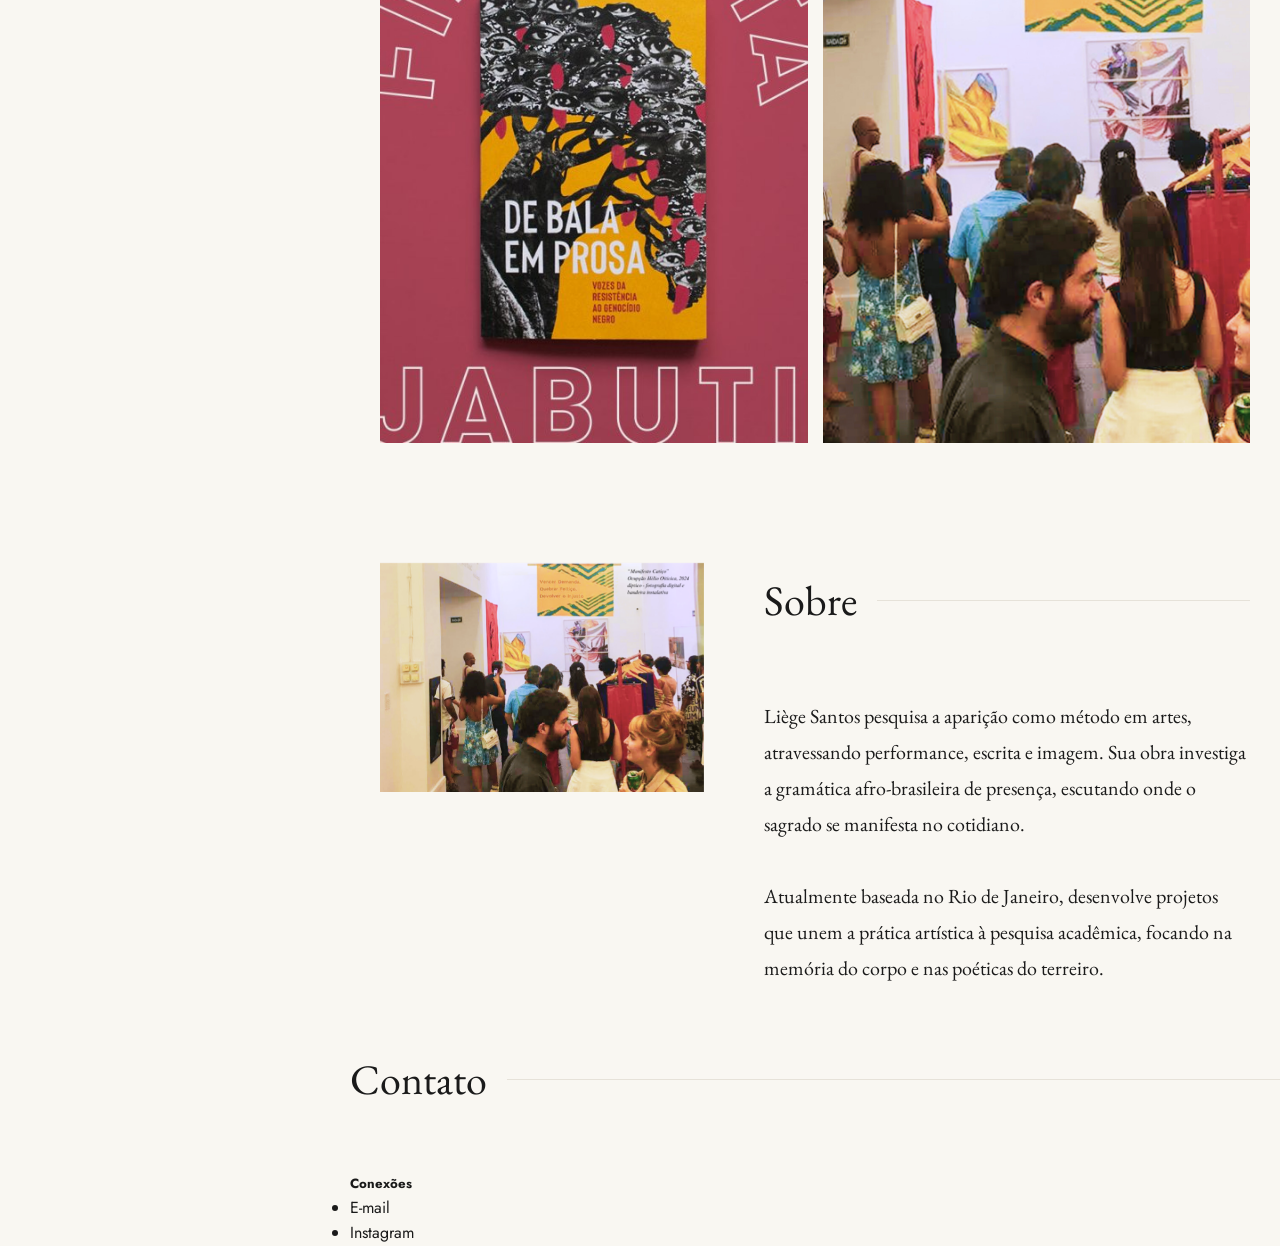
==== commit d5a69da4: "style" ====
--- a/index.html
+++ b/index.html
@@ -6,41 +6,59 @@
 <title>Liège Santos — Fotografia & Performatividade</title>
 <link rel="preconnect" href="https://fonts.googleapis.com" />
 <link rel="preconnect" href="https://fonts.gstatic.com" crossorigin />
-<link href="https://fonts.googleapis.com/css2?family=Fraunces:opsz,wght@9..144,300;9..144,400&family=Jost:wght@300;400&family=JetBrains+Mono&display=swap" rel="stylesheet" />
-<link rel="stylesheet" href="styles.css?v=1.2" />
+<link href="https://fonts.googleapis.com/css2?family=EB+Garamond:ital,wght@0,400..800;1,400..800&family=Jost:wght@300;400;600&family=JetBrains+Mono&display=swap" rel="stylesheet" />
+<link rel="stylesheet" href="styles.css?v=1.3" />
 </head>
 <body>
 
-<nav class="nav">
-  <a href="#" class="brand">Liège Santos</a>
-  <ul class="nav-items">
-    <li><a href="#trabalhos">Trabalhos</a></li>
-    <li><a href="#sobre">Sobre</a></li>
-    <li><a href="#contato">Contato</a></li>
-  </ul>
-  <button class="theme-toggle" id="themeToggle" aria-label="Alternar modo escuro">
-    <svg width="20" height="20" viewBox="0 0 24 24" fill="none" stroke="currentColor" stroke-width="2">
-      <path d="M21 12.79A9 9 0 1 1 11.21 3 7 7 0 0 0 21 12.79z"></path>
-    </svg>
-  </button>
-</nav>
-
-<header class="hero">
-  <h1 class="hero-title">Liège Santos</h1>
-  <p class="hero-sub">Fotografia, performance e a pesquisa da aparição como método.</p>
-</header>
-
-<section id="trabalhos">
-  <h2 class="section-title">Trabalhos Selecionados</h2>
-  
-  <div class="gallery-filters" id="galleryFilters">
-    <button class="filter-btn active" data-filter="all">Todos</button>
-    <button class="filter-btn" data-filter="corpo">Série Corpo</button>
-    <button class="filter-btn" data-filter="obras">Obras</button>
-    <button class="filter-btn" data-filter="pesquisa">Pesquisa</button>
-  </div>
-
-  <div class="gallery-grid" id="gallery">
+<div class="app-container">
+  <aside class="sidebar">
+    <div class="sidebar-top">
+      <div class="symbol" style="margin-bottom: 30px; opacity: 0.8;">
+        <!-- Sankofa Symbol (Simplified SVG) -->
+        <svg width="40" height="40" viewBox="0 0 100 100" fill="currentColor">
+          <path d="M50 10C35 10 20 20 15 35C10 50 15 65 30 75C45 85 65 85 80 75C95 65 95 45 85 30C75 15 55 10 50 10ZM50 20C65 20 75 25 80 35C85 45 85 55 75 65C65 75 50 75 40 65C30 55 30 45 35 35C40 25 45 20 50 20Z" opacity="0.2"/>
+          <circle cx="50" cy="50" r="5" fill="var(--accent)"/>
+        </svg>
+      </div>
+      <h1 class="brand">Liège Santos</h1>
+      <p class="tagline">Arte · Pensamento · Performatividade</p>
+      
+      <nav>
+        <ul class="nav-items">
+          <li><a href="#trabalhos" class="active">Trabalhos</a></li>
+          <li><a href="#sobre">Sobre</a></li>
+          <li><a href="#contato">Contato</a></li>
+        </ul>
+      </nav>
+    </div>
+
+    <div class="sidebar-bottom">
+      <div class="sidebar-footer">
+        <p>© 2026 Liège Santos</p>
+        <p>Rio de Janeiro, Brasil</p>
+      </div>
+      
+      <button class="theme-toggle" id="themeToggle" aria-label="Alternar modo escuro">
+        <svg width="18" height="18" viewBox="0 0 24 24" fill="none" stroke="currentColor" stroke-width="2">
+          <path d="M21 12.79A9 9 0 1 1 11.21 3 7 7 0 0 0 21 12.79z"></path>
+        </svg>
+      </button>
+    </div>
+  </aside>
+
+  <main class="main-content">
+    <section id="trabalhos">
+      <h2 class="section-title">Trabalhos Selecionados</h2>
+      
+      <div class="gallery-filters" id="galleryFilters">
+        <button class="filter-btn active" data-filter="all">Todos</button>
+        <button class="filter-btn" data-filter="corpo">Série Corpo</button>
+        <button class="filter-btn" data-filter="obras">Obras</button>
+        <button class="filter-btn" data-filter="pesquisa">Pesquisa</button>
+      </div>
+
+      <div class="gallery-grid" id="gallery">
     <!-- Série: Obras -->
     <div class="gallery-item" data-category="obras" data-src="img/teso.png" data-title="Obra: Teso" data-year="2023">
       <img src="img/teso.png" alt="Teso" loading="lazy">
@@ -163,27 +181,20 @@
   </div>
 </section>
 
-<footer id="contato">
-  <div class="footer-info">
-    <h4>Liège Santos</h4>
-    <p>Arte · Pensamento · Performatividade</p>
-  </div>
-  <div class="footer-links">
-    <div class="footer-col">
-      <h5>Contato</h5>
-      <ul>
-        <li><a href="mailto:liegesantos@gmail.com">E-mail</a></li>
-        <li><a href="https://www.instagram.com/liege_santos">Instagram</a></li>
-      </ul>
-    </div>
-    <div class="footer-col">
-      <h5>Localização</h5>
-      <ul>
-        <li>Rio de Janeiro, Brasil</li>
-      </ul>
-    </div>
-  </div>
-</footer>
+    <footer id="contato">
+      <h2 class="section-title">Contato</h2>
+      <div class="footer-links">
+        <div class="footer-col">
+          <h5>Conexões</h5>
+          <ul>
+            <li><a href="mailto:liegesantos@gmail.com">E-mail</a></li>
+            <li><a href="https://www.instagram.com/liege_santos">Instagram</a></li>
+          </ul>
+        </div>
+      </div>
+    </footer>
+  </main>
+</div> <!-- End app-container -->
 
 <div class="overlay" id="overlay">
   <button class="overlay-close" id="closeOverlay">&times;</button>
@@ -214,6 +225,28 @@
   // Load saved theme
   const savedTheme = localStorage.getItem('theme');
   if (savedTheme) body.setAttribute('data-theme', savedTheme);
+
+  // Sidebar Active State on Scroll
+  const sections = document.querySelectorAll('section');
+  const navLinks = document.querySelectorAll('.nav-items a');
+
+  window.addEventListener('scroll', () => {
+    let current = '';
+    sections.forEach(section => {
+      const sectionTop = section.offsetTop;
+      const sectionHeight = section.clientHeight;
+      if (pageYOffset >= (sectionTop - sectionHeight / 3)) {
+        current = section.getAttribute('id');
+      }
+    });
+
+    navLinks.forEach(link => {
+      link.classList.remove('active');
+      if (link.getAttribute('href').includes(current)) {
+        link.classList.add('active');
+      }
+    });
+  });
 
   // Gallery Logic
   let galleryItems = Array.from(document.querySelectorAll('.gallery-item'));
--- a/styles.css
+++ b/styles.css
@@ -3,27 +3,27 @@
    ============================================ */
 
 :root {
-  --bg: #ffffff;
+  --bg: #f9f7f2; /* Warm parchment */
   --fg: #1a1a1a;
-  --fg-muted: #666666;
-  --accent: #000000;
-  --border: #eeeeee;
-  --space-lg: 80px;
-  --space-md: 40px;
-  --space-sm: 20px;
-
-  --f-display: "Fraunces", Georgia, serif;
+  --fg-muted: #57554e;
+  --accent: #8c7355; /* Earthy gold/brown */
+  --border: #e6e2d9;
+  --space-lg: 60px;
+  --space-md: 30px;
+  --space-sm: 15px;
+
+  --f-display: "EB Garamond", serif;
   --f-body: "Jost", system-ui, sans-serif;
   --f-mono: "JetBrains Mono", monospace;
   
-  --transition: all 0.4s cubic-bezier(0.2, 0.8, 0.2, 1);
+  --transition: all 0.5s cubic-bezier(0.16, 1, 0.3, 1);
 }
 
 [data-theme="dark"] {
-  --bg: #121212;
-  --fg: #f0f0f0;
-  --fg-muted: #a0a0a0;
-  --accent: #ffffff;
+  --bg: #1a1a1a;
+  --fg: #f9f7f2;
+  --fg-muted: #a6a29a;
+  --accent: #d4c1a8;
   --border: #2a2a2a;
 }
 
@@ -37,7 +37,6 @@
   line-height: 1.6;
   color: var(--fg);
   background: var(--bg);
-  overflow-x: hidden;
   -webkit-font-smoothing: antialiased;
   transition: background-color 0.5s ease, color 0.5s ease;
 }
@@ -47,133 +46,263 @@
 a:hover { opacity: 0.6; }
 
 /* ============================================
-   Navigation
-   ============================================ */
-.nav {
-  position: fixed;
-  top: 0; left: 0; right: 0;
-  z-index: 1000;
-  padding: var(--space-sm) var(--space-md);
-  display: flex;
+   Layout Structure (Intermediate: Split Layout)
+   ============================================ */
+.app-container {
+  display: flex;
+  min-height: 100vh;
+}
+
+/* Sidebar */
+.sidebar {
+  width: 350px;
+  height: 100vh;
+  position: sticky;
+  top: 0;
+  padding: var(--space-lg) var(--space-md);
+  border-right: 1px solid var(--border);
+  display: flex;
+  flex-direction: column;
   justify-content: space-between;
-  align-items: center;
-  mix-blend-mode: difference;
-  color: #fff; /* Always white due to difference on light/dark */
-}
-
+}
+
+.main-content {
+  flex: 1;
+  padding: 0;
+}
+
+/* Brand & Nav */
 .brand {
   font-family: var(--f-display);
-  font-size: 20px;
+  font-size: 32px;
   font-weight: 400;
-  letter-spacing: -0.02em;
-}
-
-.nav-items {
-  display: flex;
-  gap: var(--space-md);
-  list-style: none;
-}
-
-.nav-items a {
-  font-size: 13px;
+  line-height: 1.1;
+  margin-bottom: 10px;
+}
+
+.tagline {
+  font-size: 14px;
+  color: var(--fg-muted);
   text-transform: uppercase;
   letter-spacing: 0.1em;
-  font-weight: 400;
+  margin-bottom: var(--space-lg);
+}
+
+.nav-items {
+  list-style: none;
+  margin-top: var(--space-lg);
+}
+
+.nav-items li {
+  margin-bottom: 15px;
+}
+
+.nav-items a {
+  font-size: 15px;
+  text-transform: uppercase;
+  letter-spacing: 0.15em;
+  opacity: 0.6;
+  transition: var(--transition);
+}
+
+.nav-items a:hover, .nav-items a.active {
+  opacity: 1;
+  padding-left: 10px;
+  color: var(--accent);
+}
+
+/* Sidebar Footer */
+.sidebar-footer {
+  font-size: 12px;
+  color: var(--fg-muted);
 }
 
 .theme-toggle {
   background: none;
-  border: none;
+  border: 1px solid var(--border);
   color: inherit;
   cursor: pointer;
-  padding: 5px;
+  padding: 8px;
+  border-radius: 50%;
+  margin-top: 20px;
   display: flex;
   align-items: center;
-}
-
-/* ============================================
-   Layout
+  justify-content: center;
+  width: 40px;
+  height: 40px;
+  transition: var(--transition);
+}
+
+.theme-toggle:hover {
+  background: var(--fg);
+  color: var(--bg);
+}
+
+/* ============================================
+   Sections
    ============================================ */
 section {
   padding: var(--space-lg) var(--space-md);
-  max-width: 1600px;
-  margin: 0 auto;
-}
-
-.hero {
-  height: 100vh;
-  display: flex;
-  flex-direction: column;
-  justify-content: center;
+  max-width: 1200px;
+}
+
+.section-title {
+  font-family: var(--f-display);
+  font-size: clamp(24px, 4vw, 42px);
+  font-weight: 400;
+  margin-bottom: var(--space-lg);
+  display: flex;
   align-items: center;
-  text-align: center;
-  padding: var(--space-md);
-}
-
-.hero-title {
-  font-family: var(--f-display);
-  font-size: clamp(48px, 10vw, 120px);
-  font-weight: 300;
-  line-height: 1;
-  margin-bottom: var(--space-sm);
-}
-
-.hero-sub {
-  font-size: clamp(16px, 1.5vw, 20px);
+  gap: 20px;
+}
+
+.section-title::after {
+  content: "";
+  flex: 1;
+  height: 1px;
+  background: var(--border);
+}
+
+/* ============================================
+   Gallery
+   ============================================ */
+.gallery-filters {
+  margin-bottom: var(--space-lg);
+  display: flex;
+  gap: var(--space-md);
+  flex-wrap: wrap;
+}
+
+.filter-btn {
+  background: none;
+  border: none;
   color: var(--fg-muted);
-  max-width: 600px;
-  font-weight: 300;
-}
-
-/* ============================================
-   Gallery
-   ============================================ */
+  font-family: var(--f-body);
+  font-size: 12px;
+  text-transform: uppercase;
+  letter-spacing: 0.2em;
+  cursor: pointer;
+  transition: var(--transition);
+}
+
+.filter-btn.active {
+  color: var(--fg);
+  font-weight: 600;
+}
+
 .gallery-grid {
   display: grid;
-  grid-template-columns: repeat(auto-fill, minmax(500px, 1fr));
-  gap: var(--space-lg);
-  margin-top: var(--space-lg);
+  grid-template-columns: repeat(auto-fill, minmax(300px, 1fr));
+  gap: var(--space-sm);
 }
 
 .gallery-item {
   position: relative;
   overflow: hidden;
   cursor: pointer;
-  background: var(--bg);
+  background: var(--border);
+  aspect-ratio: 4 / 5; /* More portrait/artistic feel */
+  transition: transform 0.6s cubic-bezier(0.16, 1, 0.3, 1);
 }
 
 .gallery-item img {
   width: 100%;
-  height: auto;
-  transition: transform 0.8s cubic-bezier(0.2, 0.8, 0.2, 1);
+  height: 100%;
+  object-fit: cover;
+  transition: transform 1.2s cubic-bezier(0.16, 1, 0.3, 1);
 }
 
 .gallery-item:hover img {
-  transform: scale(1.05);
+  transform: scale(1.08);
 }
 
 .gallery-item .info {
   position: absolute;
-  bottom: 0; left: 0; right: 0;
-  padding: var(--space-sm);
-  background: linear-gradient(to top, rgba(0,0,0,0.4), transparent);
+  inset: 0;
+  padding: var(--space-md);
+  background: rgba(26, 26, 26, 0.8);
   color: #fff;
   opacity: 0;
-  transition: var(--transition);
+  display: flex;
+  flex-direction: column;
+  justify-content: center;
+  text-align: center;
+  transition: opacity 0.4s ease;
+  backdrop-filter: blur(5px);
 }
 
 .gallery-item:hover .info {
   opacity: 1;
 }
 
-/* ============================================
-   Fullscreen Overlay
-   ============================================ */
+.gallery-item .info h3 {
+  font-family: var(--f-display);
+  font-size: 24px;
+  margin-bottom: 5px;
+}
+
+.gallery-item .info p {
+  font-size: 12px;
+  text-transform: uppercase;
+  letter-spacing: 0.1em;
+}
+
+/* ============================================
+   Sobre Section (Intermediate)
+   ============================================ */
+.sobre-container {
+  display: grid;
+  grid-template-columns: 1fr 1.5fr;
+  gap: var(--space-lg);
+  align-items: start;
+}
+
+.sobre-img {
+  width: 100%;
+  position: sticky;
+  top: var(--space-lg);
+}
+
+.sobre-text {
+  font-family: var(--f-display);
+  font-size: 20px;
+  line-height: 1.8;
+  color: var(--fg);
+}
+
+/* ============================================
+   Responsiveness
+   ============================================ */
+@media (max-width: 1024px) {
+  .app-container {
+    flex-direction: column;
+  }
+  
+  .sidebar {
+    width: 100%;
+    height: auto;
+    position: relative;
+    border-right: none;
+    border-bottom: 1px solid var(--border);
+  }
+  
+  .sobre-container {
+    grid-template-columns: 1fr;
+  }
+}
+
+@media (max-width: 768px) {
+  .gallery-grid {
+    grid-template-columns: 1fr;
+  }
+}
+
+/* Fullscreen Overlay - Keep but refine */
 .overlay {
   position: fixed;
   inset: 0;
   background: var(--bg);
-  z-index: 2000;
+  z-index: 3000;
   display: none;
   flex-direction: column;
   justify-content: center;
@@ -181,143 +310,19 @@
   padding: var(--space-md);
 }
 
-.overlay.active {
-  display: flex;
-}
-
-.overlay-img-container {
-  position: relative;
-  width: 100%;
-  height: 100%;
-  display: flex;
-  justify-content: center;
-  align-items: center;
-  overflow: hidden;
-}
+.overlay.active { display: flex; }
 
 .overlay-img {
-  max-width: 90%;
-  max-height: 90%;
+  max-width: 85%;
+  max-height: 80%;
   object-fit: contain;
-  transition: transform 0.3s ease, opacity 0.4s ease;
-  cursor: zoom-in;
-  opacity: 0;
-}
-
-.overlay-img.zoomed {
-  transform: scale(2);
-  cursor: zoom-out;
+  box-shadow: 0 30px 60px rgba(0,0,0,0.1);
 }
 
 .overlay-close {
   position: absolute;
-  top: var(--space-md);
-  right: var(--space-md);
-  background: none;
-  border: none;
-  color: var(--fg);
-  font-size: 24px;
+  top: 40px; right: 40px;
+  font-size: 40px;
   cursor: pointer;
-}
-
-.overlay-nav {
-  position: absolute;
-  top: 50%;
-  width: 100%;
-  display: flex;
-  justify-content: space-between;
-  padding: 0 var(--space-md);
-  pointer-events: none;
-}
-
-.overlay-btn {
-  background: none;
-  border: none;
-  color: var(--fg);
-  font-size: 32px;
-  cursor: pointer;
-  pointer-events: auto;
-  opacity: 0.5;
-  transition: var(--transition);
-}
-
-.overlay-btn:hover {
-  opacity: 1;
-}
-
-/* ============================================
-   Typography Sections
-   ============================================ */
-.section-title {
-  font-family: var(--f-display);
-  font-size: clamp(32px, 5vw, 64px);
-  font-weight: 300;
-  margin-bottom: var(--space-md);
-}
-
-.text-content {
-  max-width: 800px;
-  font-size: 18px;
-  color: var(--fg-muted);
-}
-
-/* ============================================
-   Footer
-   ============================================ */
-footer {
-  padding: var(--space-lg) var(--space-md);
-  border-top: 1px solid var(--border);
-  display: flex;
-  justify-content: space-between;
-  align-items: flex-start;
-}
-
-.footer-info h4 {
-  font-family: var(--f-display);
-  font-size: 24px;
-  margin-bottom: var(--space-sm);
-}
-
-.footer-links {
-  display: flex;
-  gap: var(--space-lg);
-}
-
-.footer-col h5 {
-  text-transform: uppercase;
-  font-size: 12px;
-  letter-spacing: 0.1em;
-  margin-bottom: var(--space-sm);
-  color: var(--fg-muted);
-}
-
-.footer-col ul {
-  list-style: none;
-}
-
-.footer-col li {
-  margin-bottom: 8px;
-}
-
-/* ============================================
-   Responsiveness
-   ============================================ */
-@media (max-width: 768px) {
-  :root {
-    --space-lg: 60px;
-    --space-md: 20px;
-  }
-  
-  .nav-items {
-    display: none; /* Add a simple mobile menu if needed, but for minimalism, let's keep it simple */
-  }
-  
-  .gallery-grid {
-    grid-template-columns: 1fr;
-  }
-  
-  footer {
-    flex-direction: column;
-    gap: var(--space-lg);
-  }
-}
+  background: none; border: none; color: var(--fg);
+}
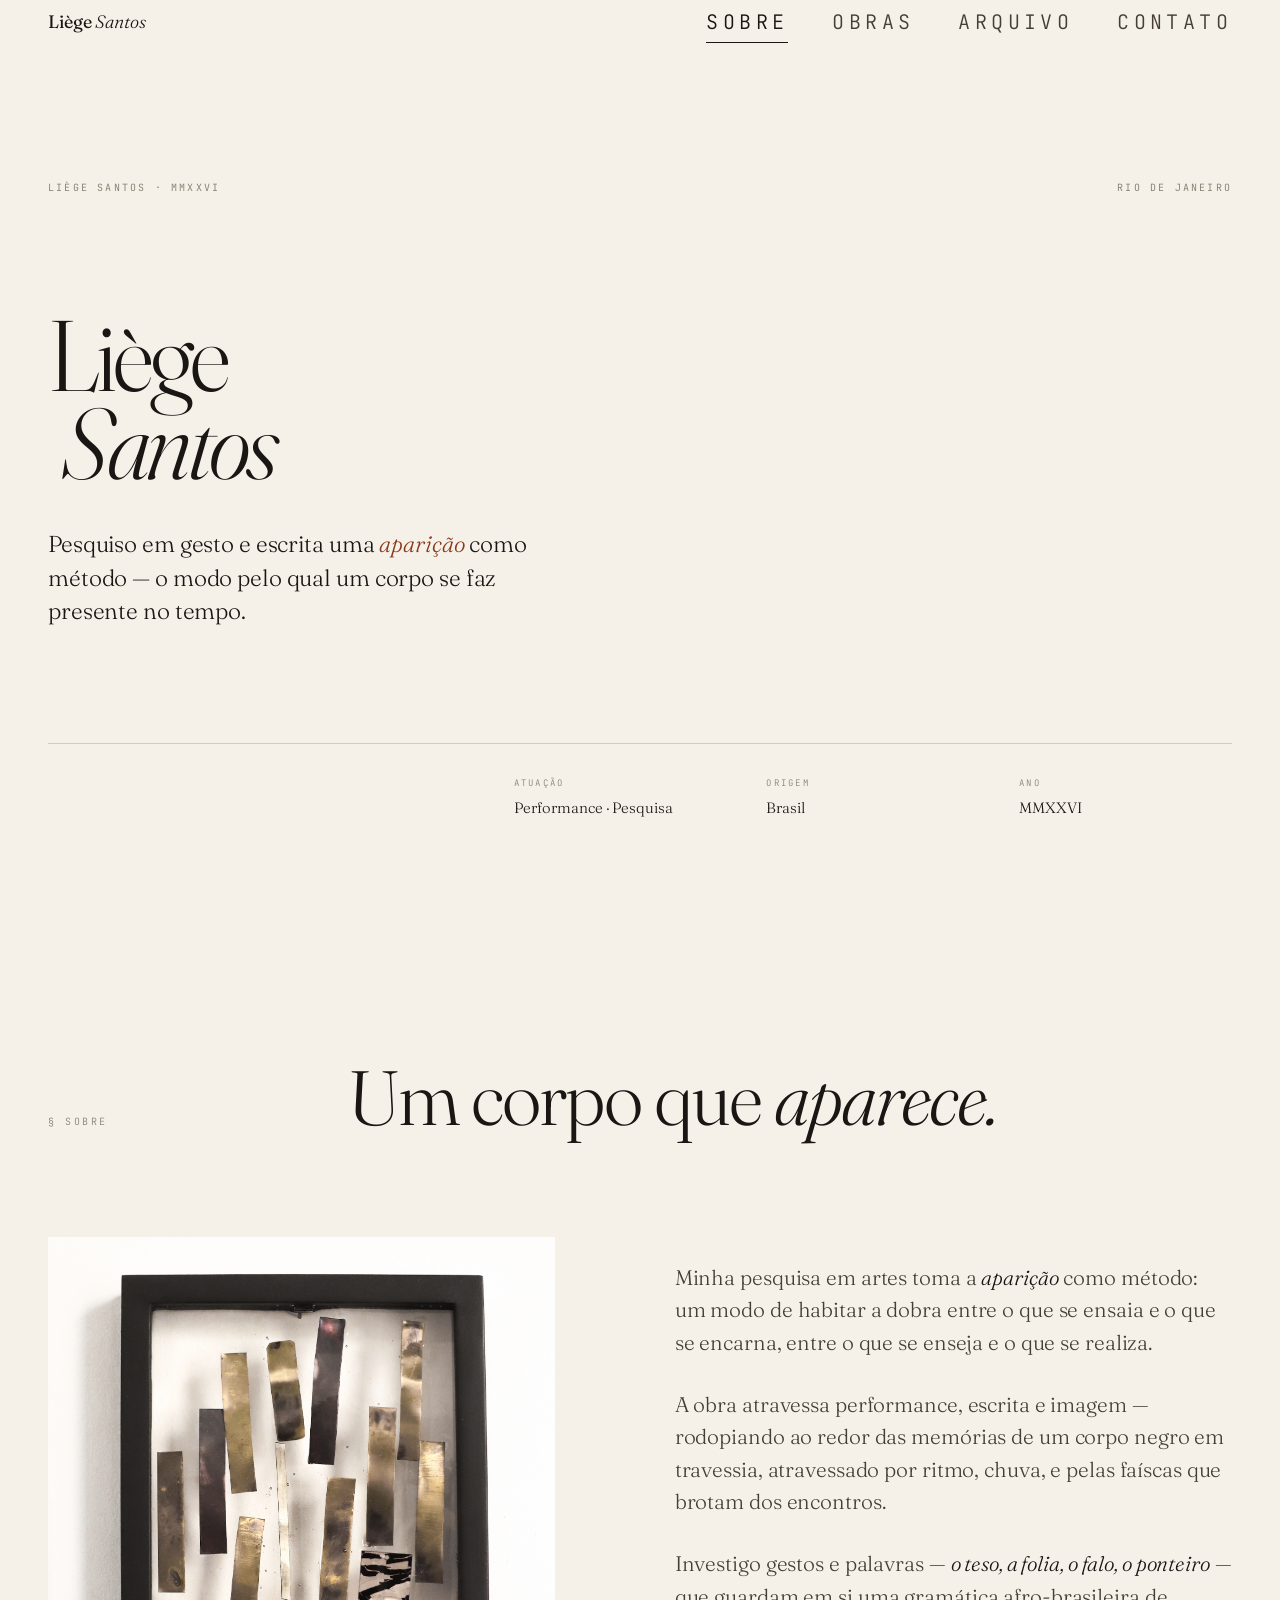
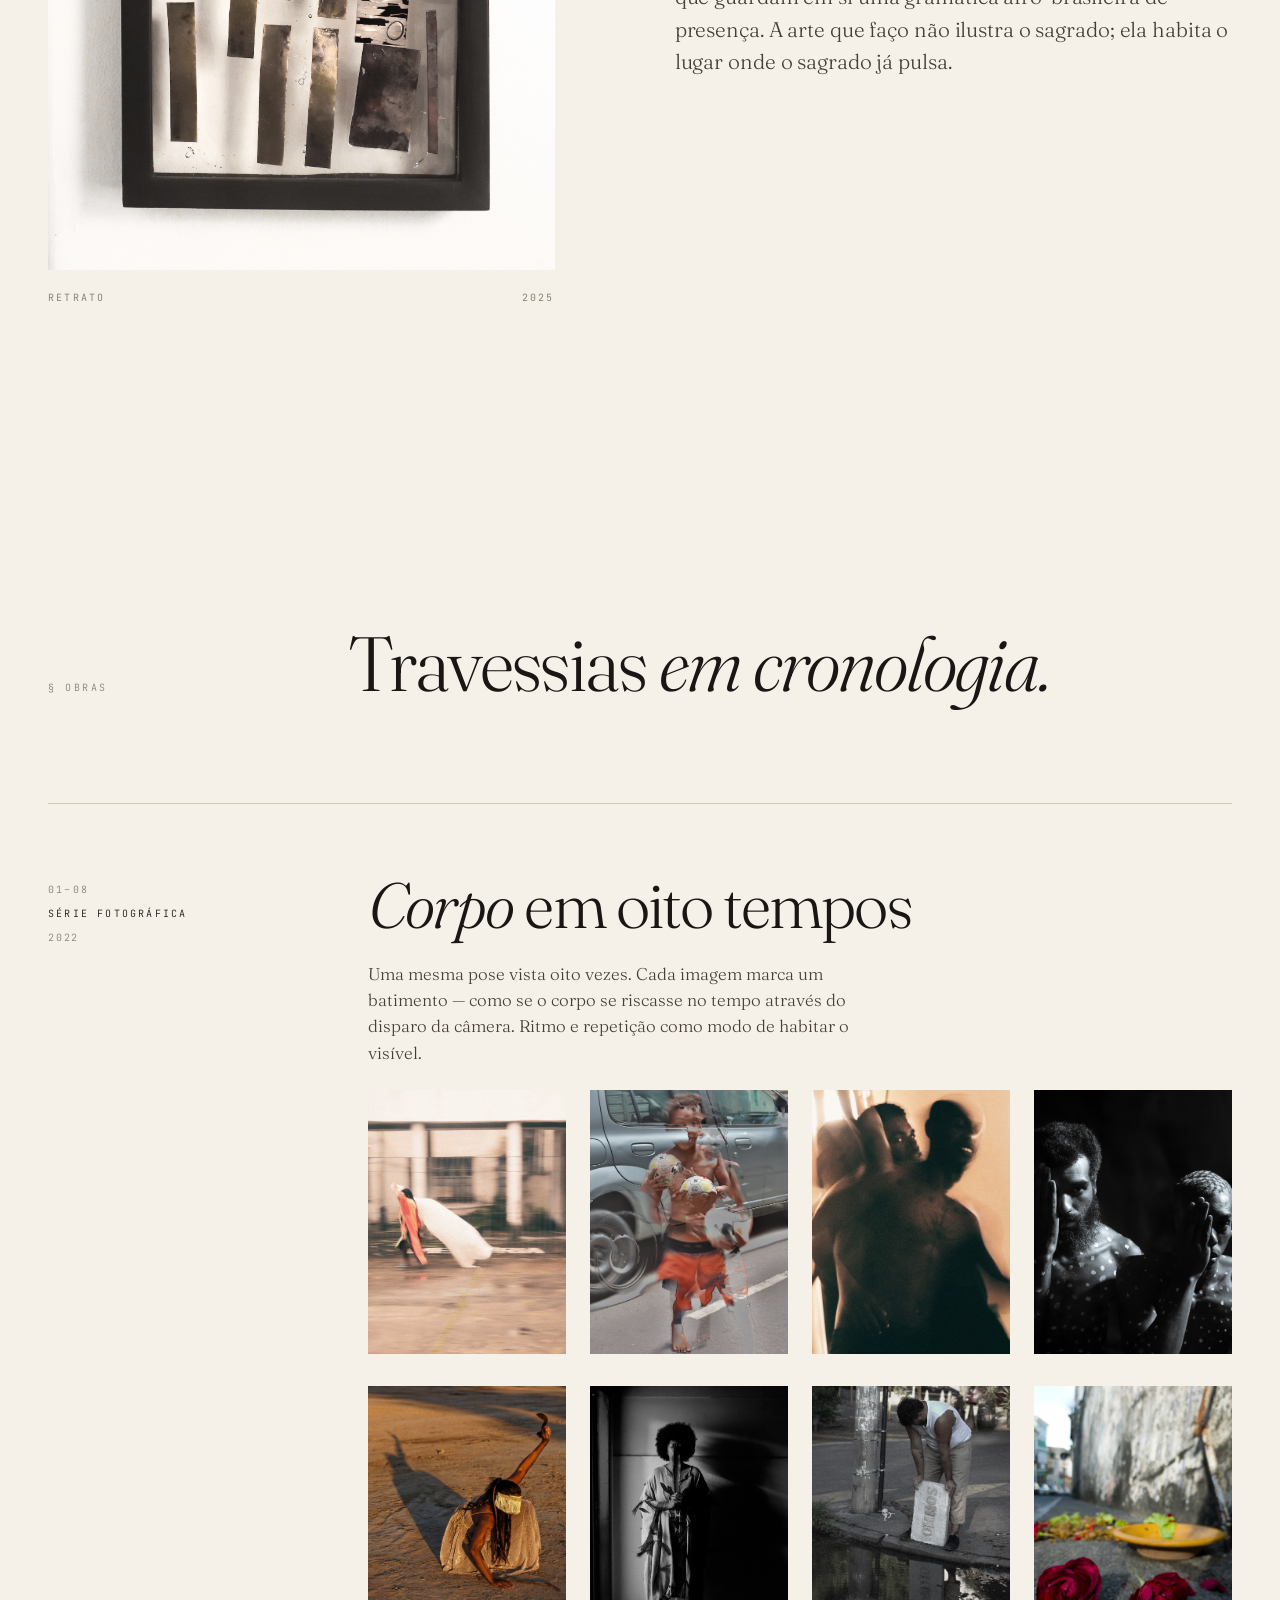
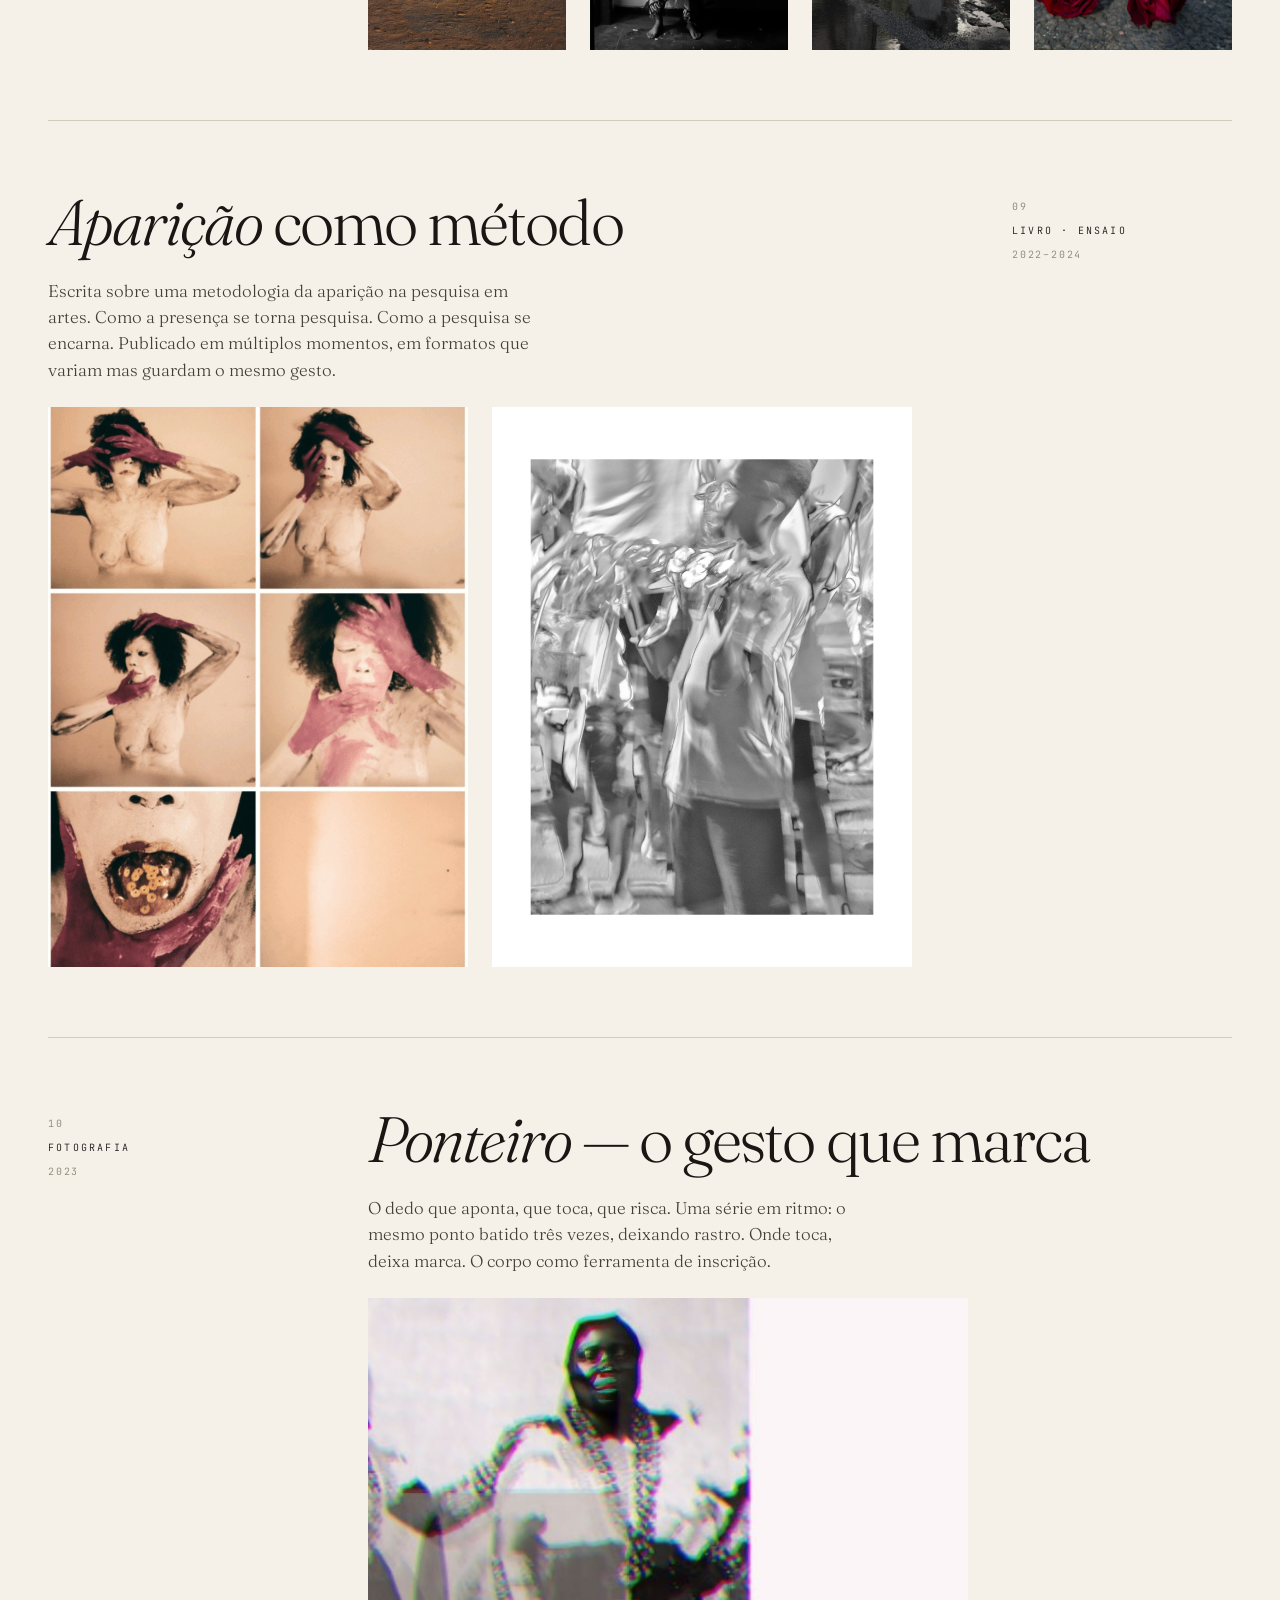
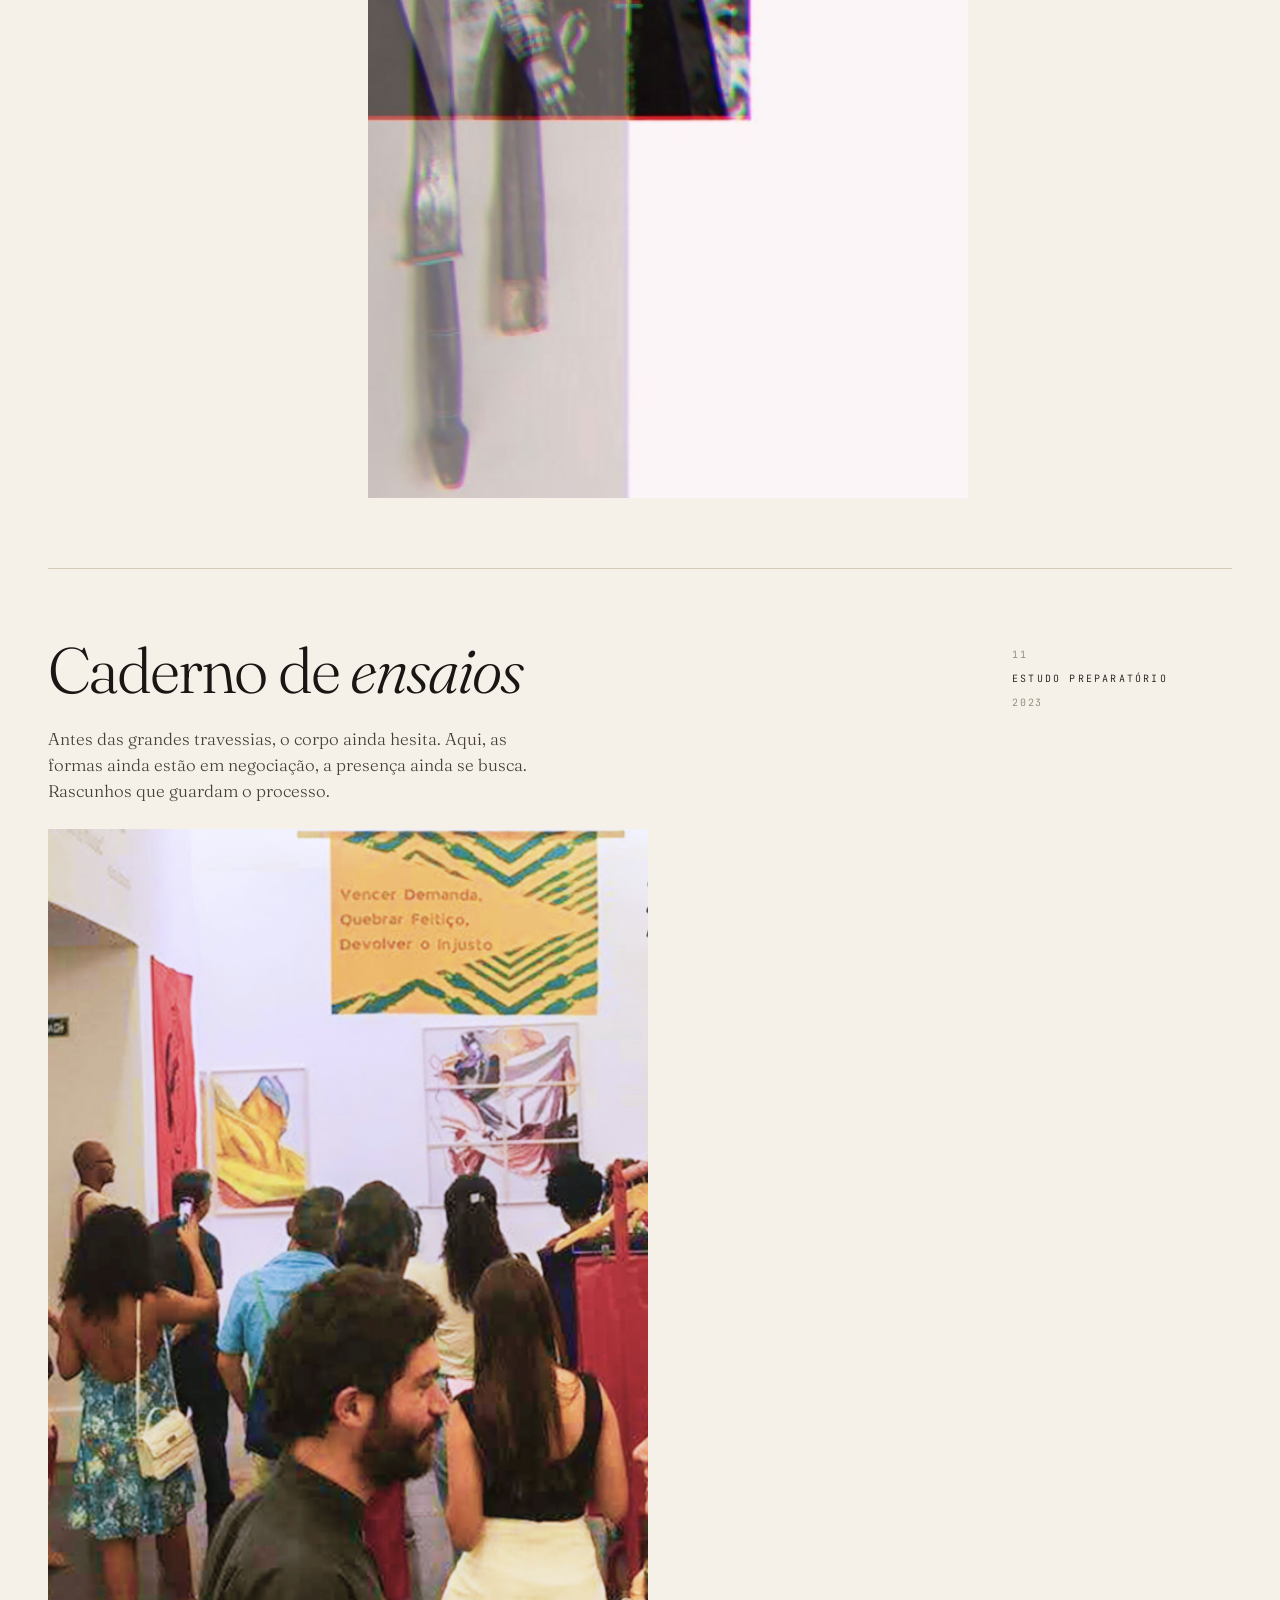
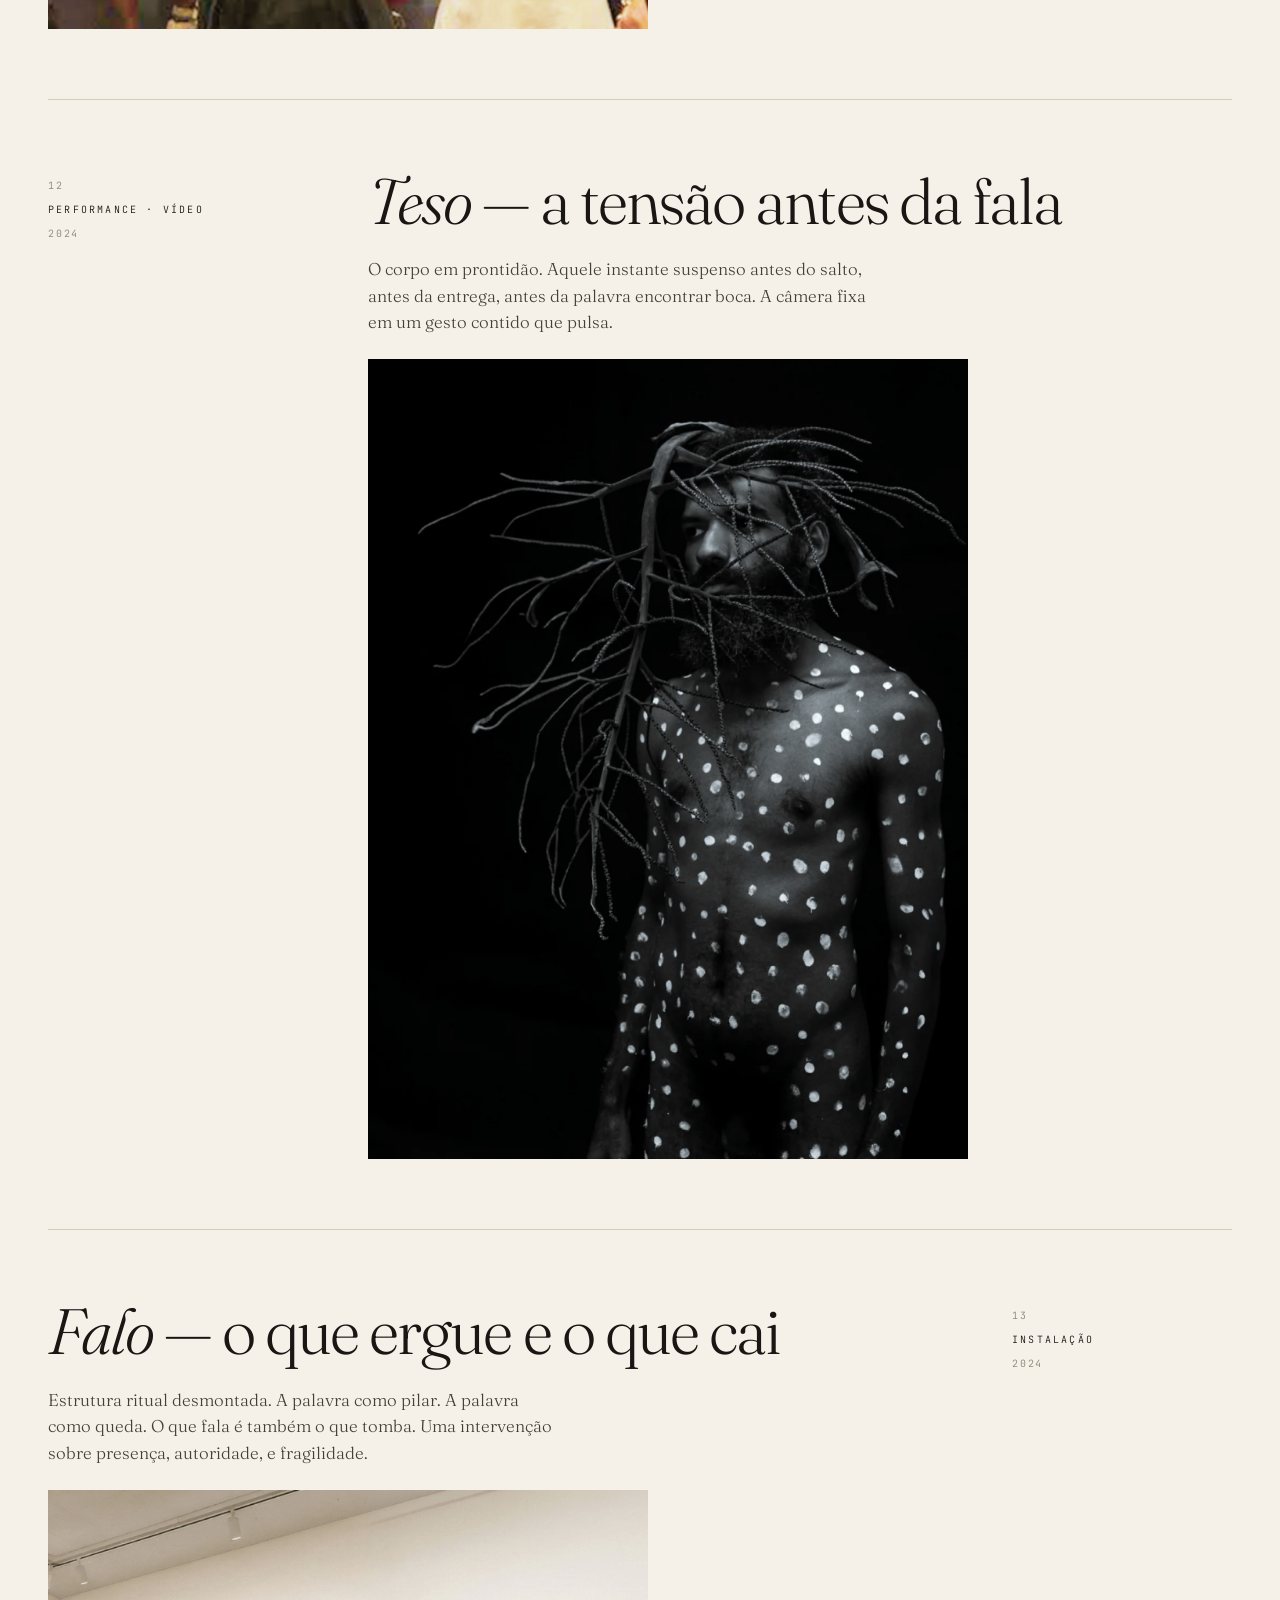
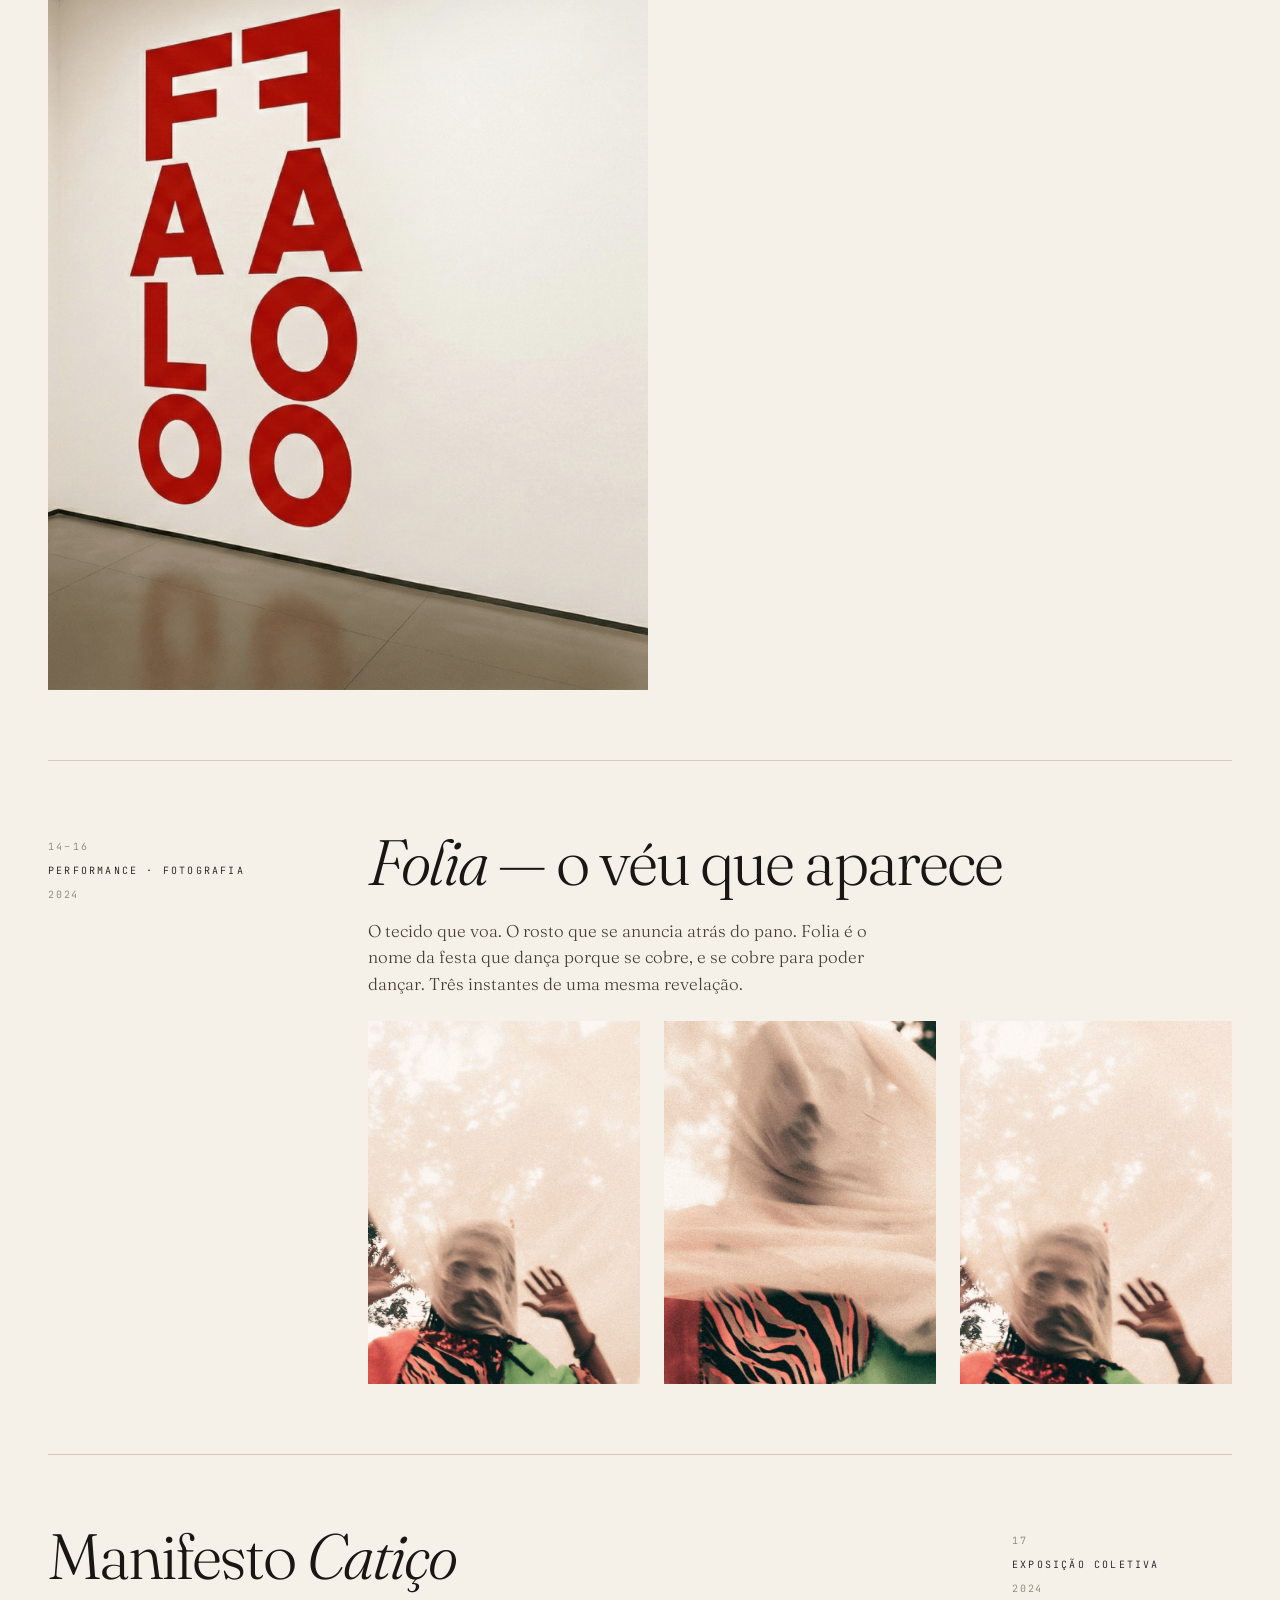
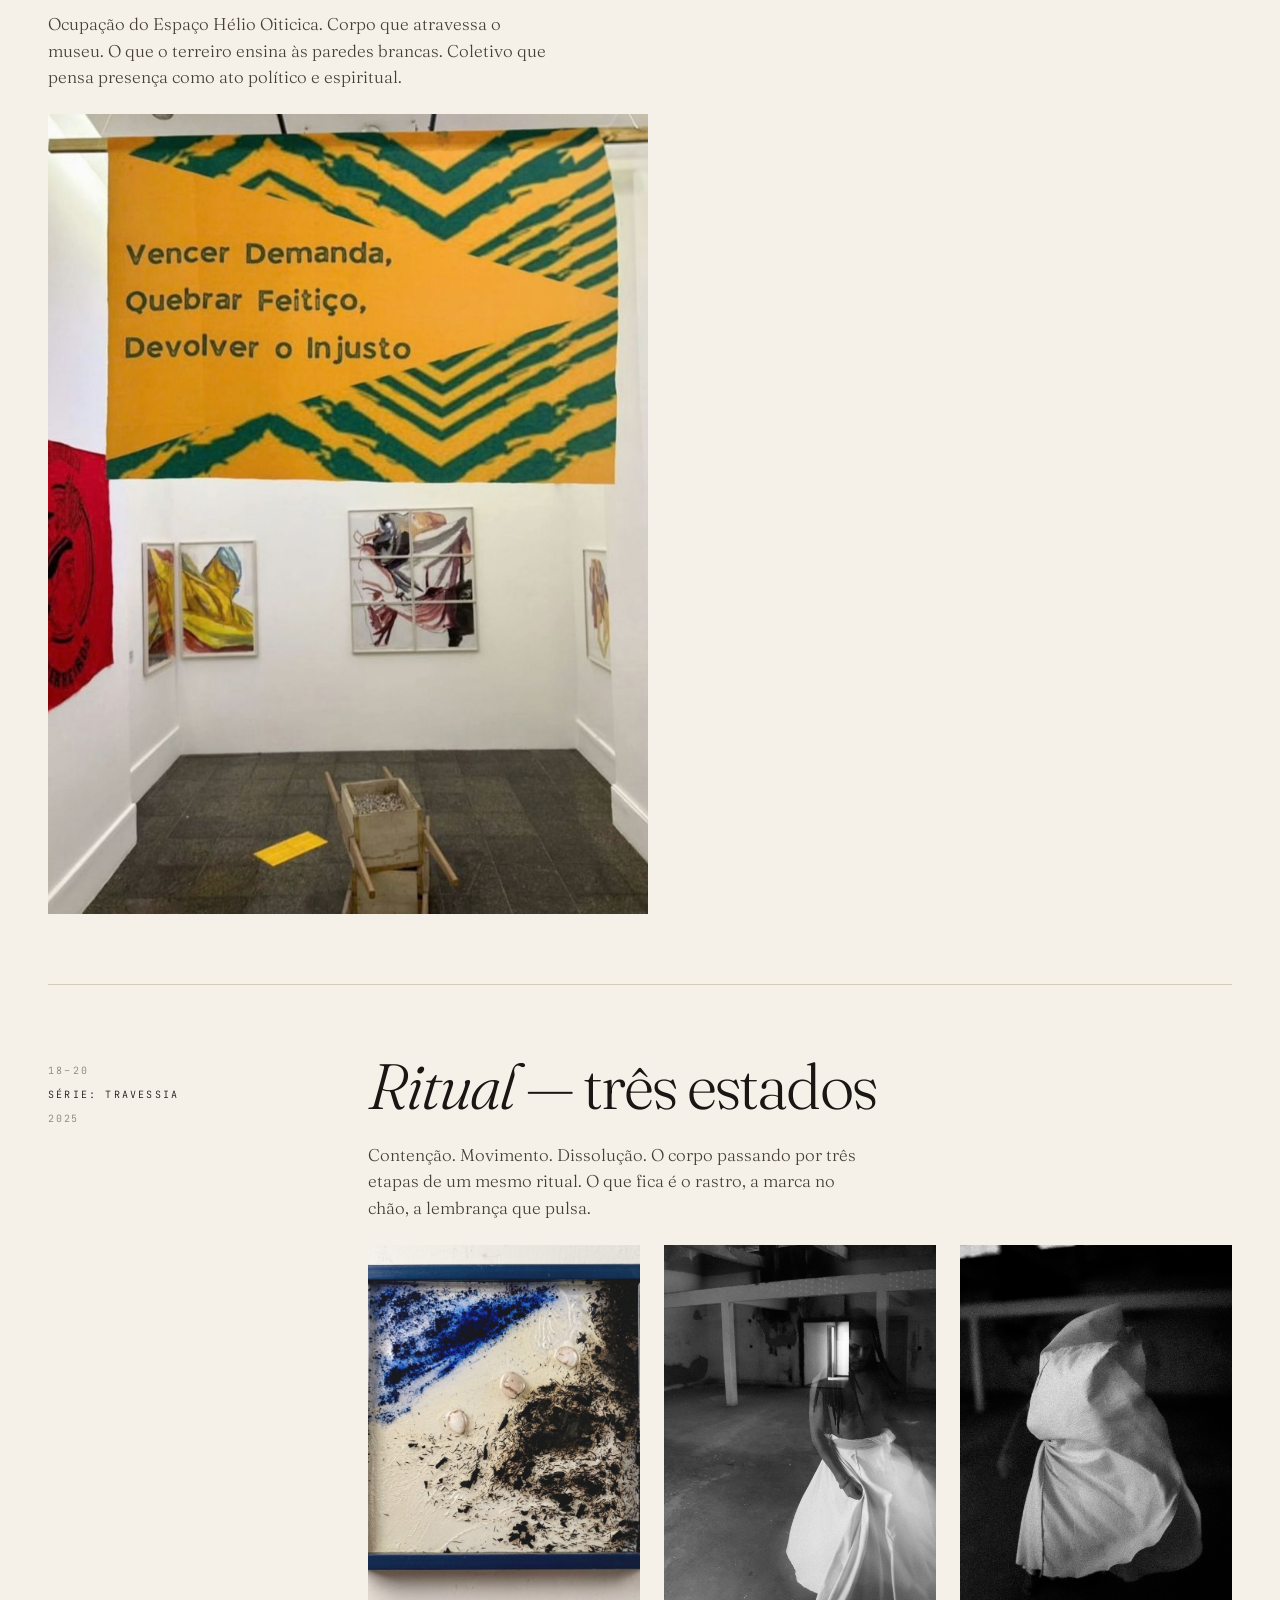
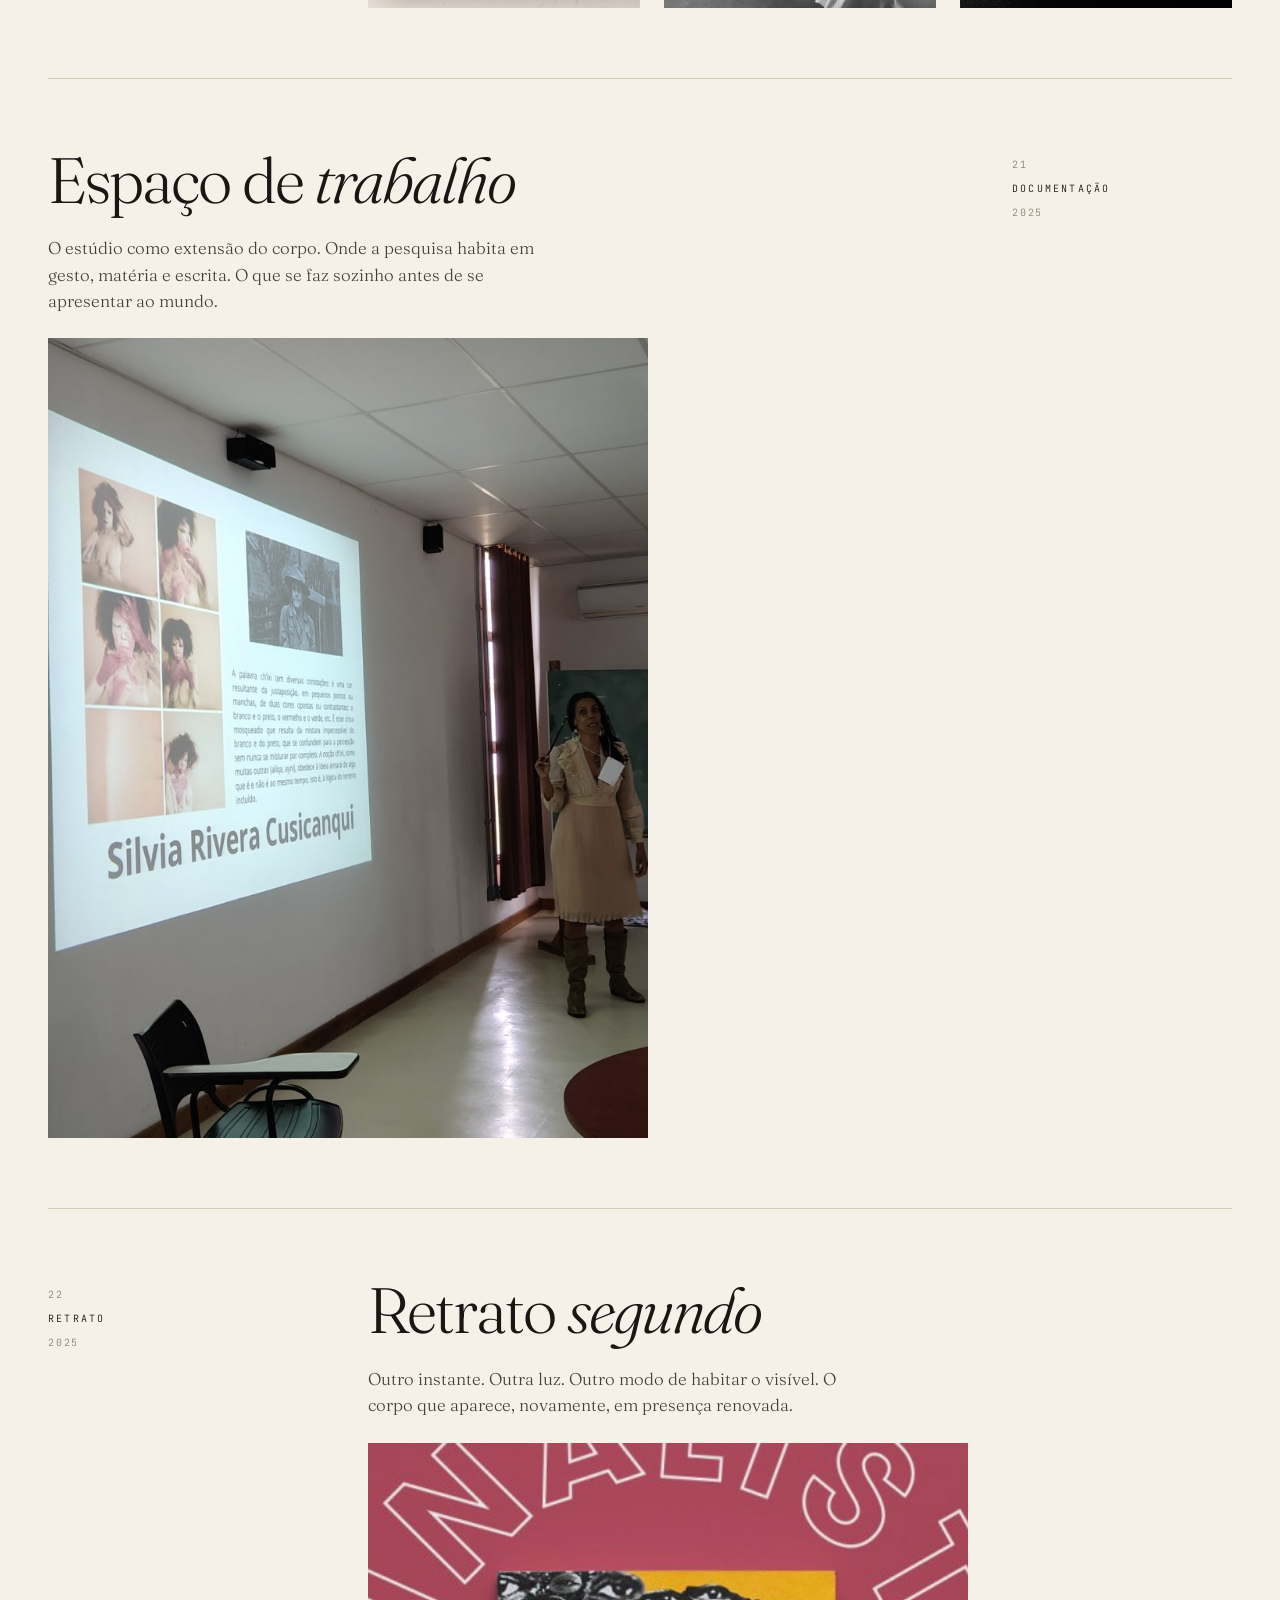
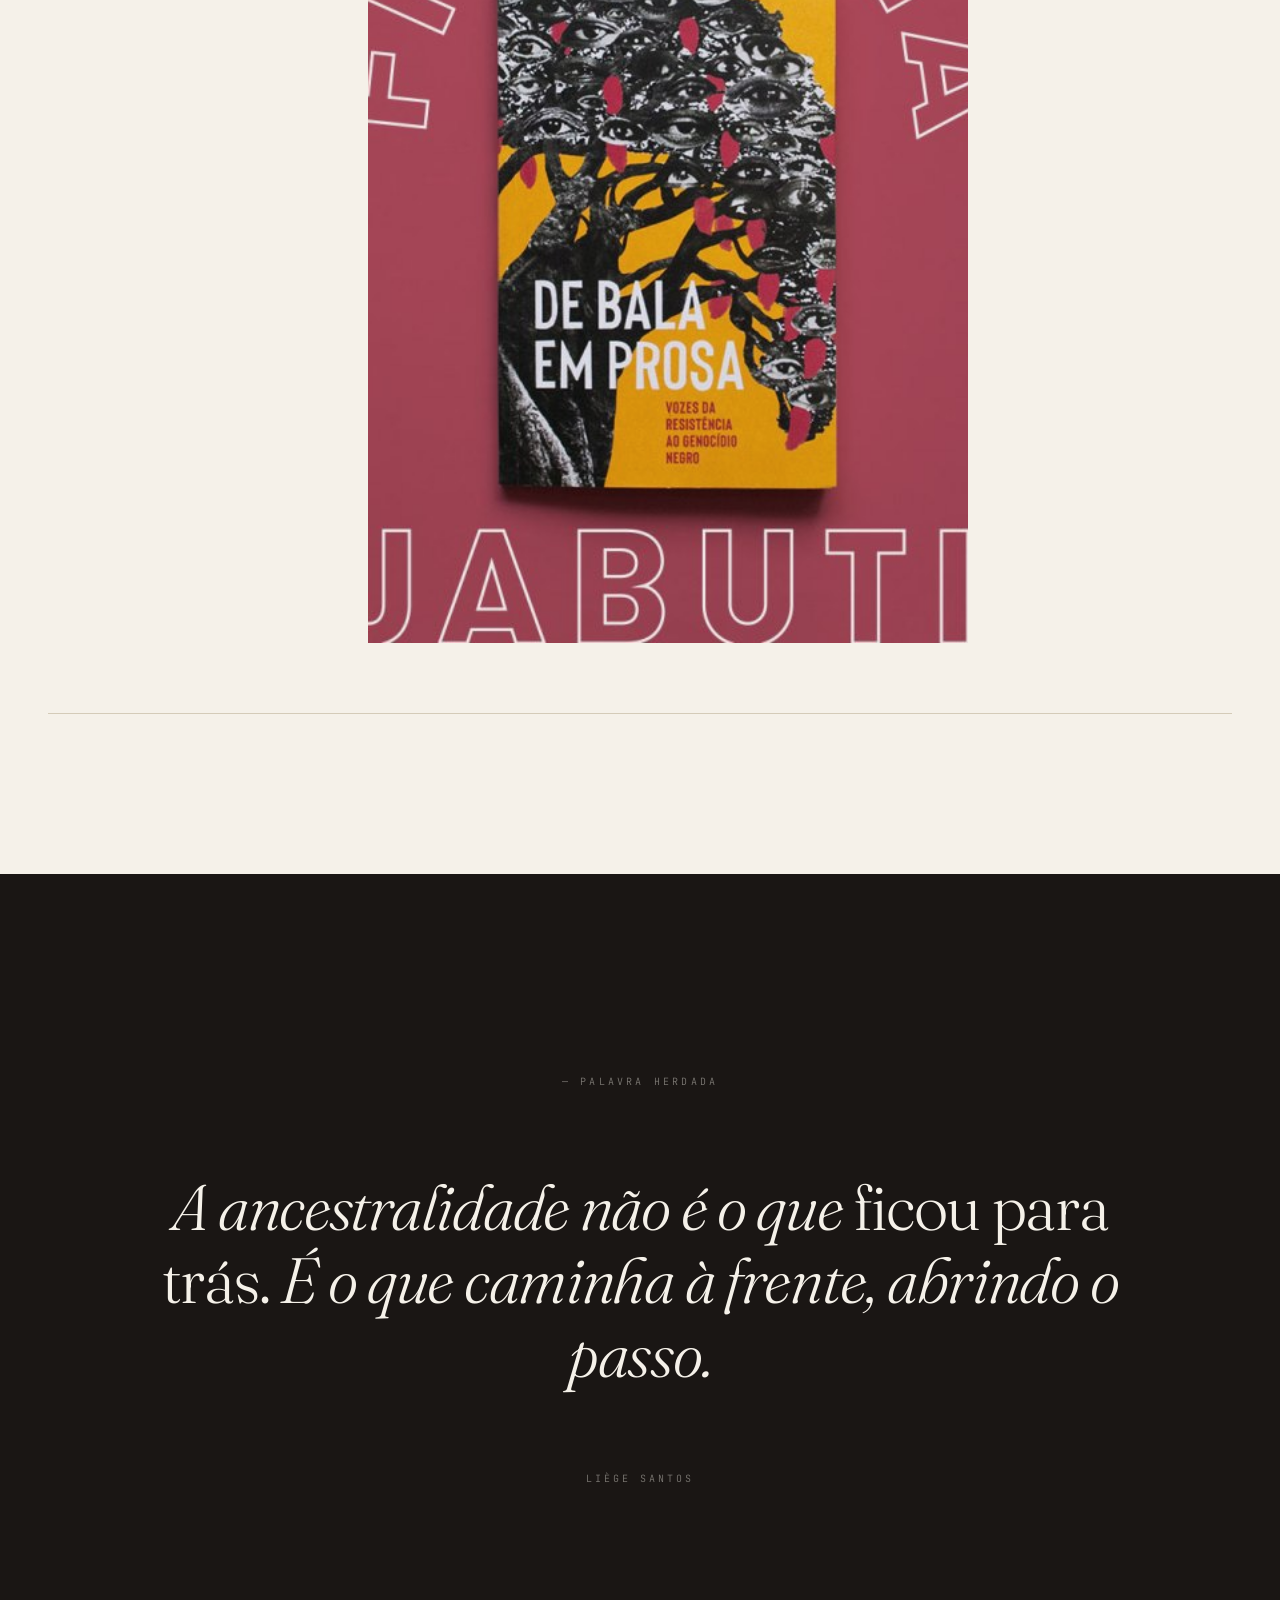
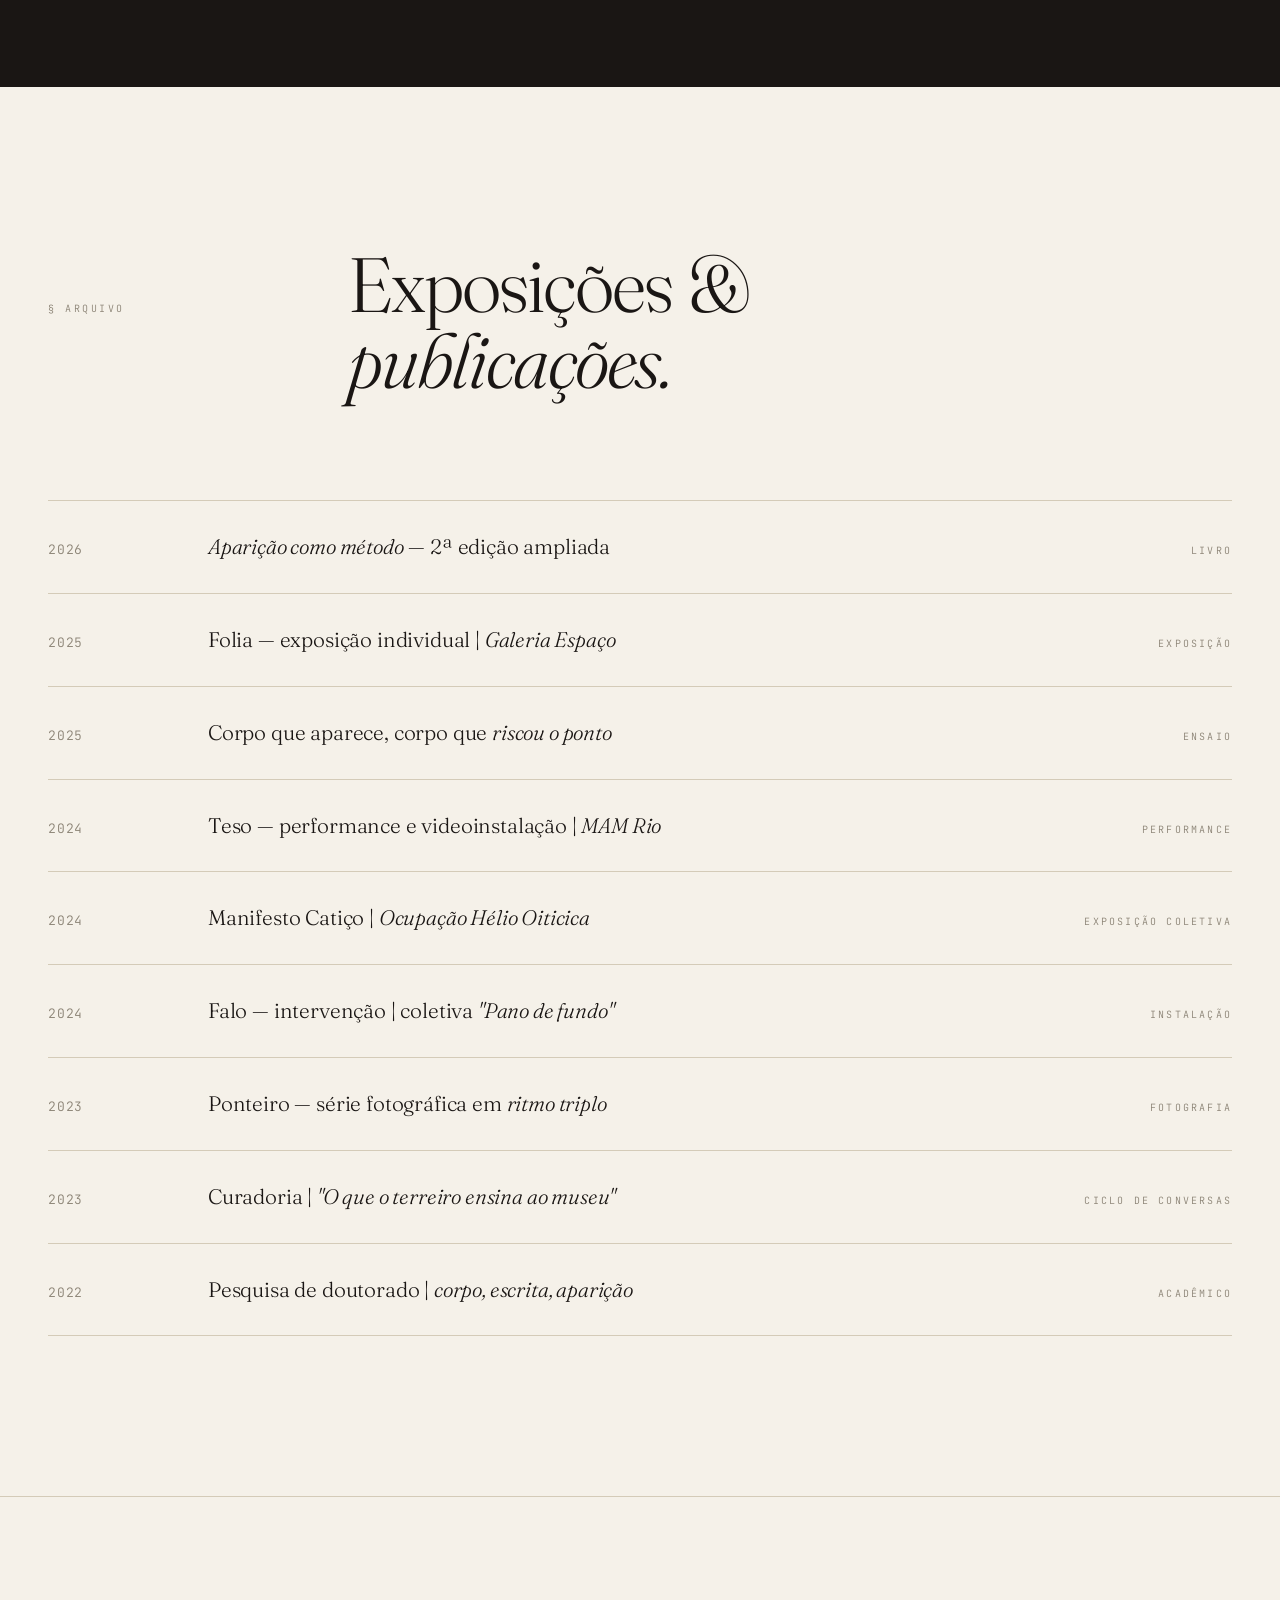
==== commit bc566c5c: "Add files via upload" ====
--- a/index.html
+++ b/index.html
@@ -3,367 +3,516 @@
 <head>
 <meta charset="UTF-8" />
 <meta name="viewport" content="width=device-width, initial-scale=1" />
-<title>Liège Santos — Fotografia & Performatividade</title>
+<title>Liège Santos — Arte, pensamento, performatividade</title>
 <link rel="preconnect" href="https://fonts.googleapis.com" />
 <link rel="preconnect" href="https://fonts.gstatic.com" crossorigin />
-<link href="https://fonts.googleapis.com/css2?family=EB+Garamond:ital,wght@0,400..800;1,400..800&family=Jost:wght@300;400;600&family=JetBrains+Mono&display=swap" rel="stylesheet" />
-<link rel="stylesheet" href="styles.css?v=1.3" />
+<link href="https://fonts.googleapis.com/css2?family=Fraunces:ital,opsz,wght@0,9..144,300;0,9..144,400;1,9..144,300;1,9..144,400&family=JetBrains+Mono:wght@400&display=swap" rel="stylesheet" />
+<link rel="stylesheet" href="styles.css" />
+<style>
+  /* === FOTOS UNIFORMES === */
+  .obra-grid {
+    display: grid !important;
+    gap: 24px !important;
+    row-gap: 32px !important;
+  }
+  .obra-grid.cols-2 { grid-template-columns: repeat(2, 1fr) !important; }
+  .obra-grid.cols-3 { grid-template-columns: repeat(3, 1fr) !important; }
+  .obra-grid.cols-4 { grid-template-columns: repeat(4, 1fr) !important; }
+  @media (max-width: 800px) {
+    .obra-grid.cols-3,
+    .obra-grid.cols-4 { grid-template-columns: repeat(2, 1fr) !important; }
+  }
+  .obra-grid > img {
+    width: 100% !important;
+    aspect-ratio: 3 / 4 !important;
+    object-fit: cover !important;
+    display: block !important;
+    cursor: pointer !important;
+    background: #ede7dd;
+    margin: 0 !important;
+  }
+  .obra-img {
+    width: 100% !important;
+    aspect-ratio: 3 / 4 !important;
+    margin: 0 !important;
+    overflow: hidden;
+  }
+  .obra-img img {
+    width: 100% !important;
+    height: 100% !important;
+    object-fit: cover !important;
+    display: block !important;
+    cursor: pointer !important;
+  }
+  /* Quando obra tem só 1 foto, mostrar grande */
+  .obra-body > .obra-img {
+    max-width: 600px;
+  }
+</style>
 </head>
 <body>
 
-<div class="app-container">
-  <aside class="sidebar">
-    <div class="sidebar-top">
-      <div class="symbol" style="margin-bottom: 30px; opacity: 0.8;">
-        <!-- Sankofa Symbol (Simplified SVG) -->
-        <svg width="40" height="40" viewBox="0 0 100 100" fill="currentColor">
-          <path d="M50 10C35 10 20 20 15 35C10 50 15 65 30 75C45 85 65 85 80 75C95 65 95 45 85 30C75 15 55 10 50 10ZM50 20C65 20 75 25 80 35C85 45 85 55 75 65C65 75 50 75 40 65C30 55 30 45 35 35C40 25 45 20 50 20Z" opacity="0.2"/>
-          <circle cx="50" cy="50" r="5" fill="var(--accent)"/>
-        </svg>
-      </div>
-      <h1 class="brand">Liège Santos</h1>
-      <p class="tagline">Arte · Pensamento · Performatividade</p>
-      
-      <nav>
-        <ul class="nav-items">
-          <li><a href="#trabalhos" class="active">Trabalhos</a></li>
-          <li><a href="#sobre">Sobre</a></li>
-          <li><a href="#contato">Contato</a></li>
-        </ul>
-      </nav>
-    </div>
-
-    <div class="sidebar-bottom">
-      <div class="sidebar-footer">
-        <p>© 2026 Liège Santos</p>
-        <p>Rio de Janeiro, Brasil</p>
-      </div>
-      
-      <button class="theme-toggle" id="themeToggle" aria-label="Alternar modo escuro">
-        <svg width="18" height="18" viewBox="0 0 24 24" fill="none" stroke="currentColor" stroke-width="2">
-          <path d="M21 12.79A9 9 0 1 1 11.21 3 7 7 0 0 0 21 12.79z"></path>
-        </svg>
-      </button>
-    </div>
-  </aside>
-
-  <main class="main-content">
-    <section id="trabalhos">
-      <h2 class="section-title">Trabalhos Selecionados</h2>
-      
-      <div class="gallery-filters" id="galleryFilters">
-        <button class="filter-btn active" data-filter="all">Todos</button>
-        <button class="filter-btn" data-filter="corpo">Série Corpo</button>
-        <button class="filter-btn" data-filter="obras">Obras</button>
-        <button class="filter-btn" data-filter="pesquisa">Pesquisa</button>
-      </div>
-
-      <div class="gallery-grid" id="gallery">
-    <!-- Série: Obras -->
-    <div class="gallery-item" data-category="obras" data-src="img/teso.png" data-title="Obra: Teso" data-year="2023">
-      <img src="img/teso.png" alt="Teso" loading="lazy">
-      <div class="info"><h3>Teso</h3><p>2023</p></div>
-    </div>
-    <div class="gallery-item" data-category="obras" data-src="img/falo.png" data-title="Obra: Falo" data-year="2024">
-      <img src="img/falo.png" alt="Falo" loading="lazy">
-      <div class="info"><h3>Falo</h3><p>2024</p></div>
-    </div>
-    <div class="gallery-item" data-category="obras" data-src="img/folia.png" data-title="Obra: Folia" data-year="2024">
-      <img src="img/folia.png" alt="Folia" loading="lazy">
-      <div class="info"><h3>Folia</h3><p>2024</p></div>
-    </div>
-    <div class="gallery-item" data-category="obras" data-src="img/ponteiro.jpg" data-title="Obra: Ponteiro" data-year="2023">
-      <img src="img/ponteiro.jpg" alt="Ponteiro" loading="lazy">
-      <div class="info"><h3>Ponteiro</h3><p>2023</p></div>
-    </div>
-    <div class="gallery-item" data-category="obras" data-src="img/ritual-1.png" data-title="Série Ritual I" data-year="2025">
-      <img src="img/ritual-1.png" alt="Ritual I" loading="lazy">
-      <div class="info"><h3>Ritual I</h3><p>2025</p></div>
-    </div>
-    <div class="gallery-item" data-category="obras" data-src="img/ritual-2.png" data-title="Série Ritual II" data-year="2025">
-      <img src="img/ritual-2.png" alt="Ritual II" loading="lazy">
-      <div class="info"><h3>Ritual II</h3><p>2025</p></div>
-    </div>
-    <div class="gallery-item" data-category="obras" data-src="img/ritual-3.png" data-title="Série Ritual III" data-year="2025">
-      <img src="img/ritual-3.png" alt="Ritual III" loading="lazy">
-      <div class="info"><h3>Ritual III</h3><p>2025</p></div>
-    </div>
-    <div class="gallery-item" data-category="obras" data-src="img/aparicao-folia.jpg" data-title="Aparição-Folia" data-year="2024">
-      <img src="img/aparicao-folia.jpg" alt="Aparição Folia" loading="lazy">
-      <div class="info"><h3>Aparição Folia</h3><p>2024</p></div>
-    </div>
-
-    <!-- Série: Corpo em Órbita -->
-    <div class="gallery-item" data-category="corpo" data-src="img/corpo-1.png" data-title="Série Corpo I" data-year="2024">
-      <img src="img/corpo-1.png" alt="Corpo I" loading="lazy">
-      <div class="info"><h3>Corpo I</h3><p>2024</p></div>
-    </div>
-    <div class="gallery-item" data-category="corpo" data-src="img/corpo-2.png" data-title="Série Corpo II" data-year="2024">
-      <img src="img/corpo-2.png" alt="Corpo II" loading="lazy">
-      <div class="info"><h3>Corpo II</h3><p>2024</p></div>
-    </div>
-    <div class="gallery-item" data-category="corpo" data-src="img/corpo-3.png" data-title="Série Corpo III" data-year="2024">
-      <img src="img/corpo-3.png" alt="Corpo III" loading="lazy">
-      <div class="info"><h3>Corpo III</h3><p>2024</p></div>
-    </div>
-    <div class="gallery-item" data-category="corpo" data-src="img/corpo-4.png" data-title="Série Corpo IV" data-year="2024">
-      <img src="img/corpo-4.png" alt="Corpo IV" loading="lazy">
-      <div class="info"><h3>Corpo IV</h3><p>2024</p></div>
-    </div>
-    <div class="gallery-item" data-category="corpo" data-src="img/corpo-5.png" data-title="Série Corpo V" data-year="2024">
-      <img src="img/corpo-5.png" alt="Corpo V" loading="lazy">
-      <div class="info"><h3>Corpo V</h3><p>2024</p></div>
-    </div>
-    <div class="gallery-item" data-category="corpo" data-src="img/corpo-6.png" data-title="Série Corpo VI" data-year="2024">
-      <img src="img/corpo-6.png" alt="Corpo VI" loading="lazy">
-      <div class="info"><h3>Corpo VI</h3><p>2024</p></div>
-    </div>
-    <div class="gallery-item" data-category="corpo" data-src="img/corpo-7.png" data-title="Série Corpo VII" data-year="2024">
-      <img src="img/corpo-7.png" alt="Corpo VII" loading="lazy">
-      <div class="info"><h3>Corpo VII</h3><p>2024</p></div>
-    </div>
-    <div class="gallery-item" data-category="corpo" data-src="img/corpo-8.png" data-title="Série Corpo VIII" data-year="2024">
-      <img src="img/corpo-8.png" alt="Corpo VIII" loading="lazy">
-      <div class="info"><h3>Corpo VIII</h3><p>2024</p></div>
-    </div>
-
-    <!-- Série: Pesquisa & Processo -->
-    <div class="gallery-item" data-category="pesquisa" data-src="img/aparicao.png" data-title="Pesquisa: Aparição como método" data-year="2024">
-      <img src="img/aparicao.png" alt="Aparição" loading="lazy">
-      <div class="info"><h3>Aparição</h3><p>2024</p></div>
-    </div>
-    <div class="gallery-item" data-category="pesquisa" data-src="img/extra-1.png" data-title="Estudo de Luz e Sombra" data-year="2024">
-      <img src="img/extra-1.png" alt="Extra I" loading="lazy">
-      <div class="info"><h3>Extra I</h3><p>2024</p></div>
-    </div>
-    <div class="gallery-item" data-category="pesquisa" data-src="img/publicacao.png" data-title="Registro de Publicação" data-year="2024">
-      <img src="img/publicacao.png" alt="Publicação" loading="lazy">
-      <div class="info"><h3>Publicação</h3><p>2024</p></div>
-    </div>
-    <div class="gallery-item" data-category="pesquisa" data-src="img/exposicao.jpg" data-title="Registro de Exposição" data-year="2025">
-      <img src="img/exposicao.jpg" alt="Exposição" loading="lazy">
-      <div class="info"><h3>Exposição</h3><p>2025</p></div>
-    </div>
-    <div class="gallery-item" data-category="pesquisa" data-src="img/studio.jpg" data-title="Processo em Studio" data-year="2024">
-      <img src="img/studio.jpg" alt="Studio" loading="lazy">
-      <div class="info"><h3>Studio</h3><p>2024</p></div>
-    </div>
-
-    <!-- Retratos e Miscelânea -->
-    <div class="gallery-item" data-category="pesquisa" data-src="img/retrato.jpg" data-title="Retrato I" data-year="2025">
-      <img src="img/retrato.jpg" alt="Retrato" loading="lazy">
-      <div class="info"><h3>Retrato I</h3><p>2025</p></div>
-    </div>
-    <div class="gallery-item" data-category="pesquisa" data-src="img/retrato2.jpg" data-title="Retrato II" data-year="2025">
-      <img src="img/retrato2.jpg" alt="Retrato II" loading="lazy">
-      <div class="info"><h3>Retrato II</h3><p>2025</p></div>
-    </div>
-    <div class="gallery-item" data-category="pesquisa" data-src="img/portfolio-cover.png" data-title="Capa do Portfólio" data-year="2024">
-      <img src="img/portfolio-cover.png" alt="Capa" loading="lazy">
-      <div class="info"><h3>Capa</h3><p>2024</p></div>
+<!-- Photo Modal -->
+<div class="photo-modal" id="photoModal">
+  <div class="modal-backdrop" id="modalBackdrop"></div>
+  <div class="modal-content">
+    <button class="modal-close" id="modalClose">✕</button>
+    <img id="modalImg" src="" alt="" />
+    <div class="modal-caption" id="modalCaption"></div>
+  </div>
+</div>
+
+<!-- Nav -->
+<nav class="nav" id="topNav" style="font-weight: 400; height: 10.8px">
+  <a href="#top" class="brand"><em>Liège</em> Santos</a>
+  <ul class="nav-items" style="font-size: 20px; font-weight: 300">
+    <li><a href="#sobre">Sobre</a></li>
+    <li><a href="#obras">Obras</a></li>
+    <li><a href="#arquivo">Arquivo</a></li>
+    <li><a href="#contato">Contato</a></li>
+  </ul>
+  <button class="nav-mobile-btn" id="navMobileBtn">Menu</button>
+</nav>
+
+<!-- Mobile menu -->
+<div class="mobile-menu" id="mobileMenu">
+  <button class="close" id="mobileMenuClose">Fechar</button>
+  <a href="#sobre">Sobre</a>
+  <a href="#obras">Obras</a>
+  <a href="#arquivo">Arquivo</a>
+  <a href="#contato">Contato</a>
+</div>
+
+<!-- Hero -->
+<header class="hero" id="top">
+  <div class="hero-top">
+    <div class="mono">Liège Santos · MMXXVI</div>
+    <div class="mono">Rio de Janeiro</div>
+  </div>
+  <div class="hero-mid">
+    <h1 class="hero-title" style="font-size: 100.233px">Liège<br><em>Santos</em></h1>
+    <p class="hero-statement">Pesquiso em gesto e escrita uma <em>aparição</em> como método — o modo pelo qual um corpo se faz presente no tempo.</p>
+  </div>
+  <div class="hero-bottom">
+    <div></div>
+    <div class="hero-meta">
+      <div class="label">Atuação</div>
+      <div class="value">Performance · Pesquisa</div>
+    </div>
+    <div class="hero-meta">
+      <div class="label">Origem</div>
+      <div class="value">Brasil</div>
+    </div>
+    <div class="hero-meta">
+      <div class="label">Ano</div>
+      <div class="value">MMXXVI</div>
+    </div>
+  </div>
+</header>
+
+<!-- Sobre -->
+<section class="section" id="sobre">
+  <div class="section-head">
+    <div class="section-num">§ Sobre</div>
+    <h2 class="section-title">Um corpo que <em>aparece.</em></h2>
+  </div>
+  <div class="sobre-grid">
+    <div class="sobre-portrait reveal">
+      <img src="img/retrato.jpg" alt="Liège Santos · Retrato 2025" />
+      <div class="sobre-caption mono">
+        <span>Retrato</span>
+        <span>2025</span>
+      </div>
+    </div>
+    <div class="sobre-text reveal">
+      <p>Minha pesquisa em artes toma a <em>aparição</em> como método: um modo de habitar a dobra entre o que se ensaia e o que se encarna, entre o que se enseja e o que se realiza.</p>
+      <p>A obra atravessa performance, escrita e imagem — rodopiando ao redor das memórias de um corpo negro em travessia, atravessado por ritmo, chuva, e pelas faíscas que brotam dos encontros.</p>
+      <p>Investigo gestos e palavras — <em>o teso, a folia, o falo, o ponteiro</em> — que guardam em si uma gramática afro-brasileira de presença. A arte que faço não ilustra o sagrado; ela habita o lugar onde o sagrado já pulsa.</p>
     </div>
   </div>
 </section>
 
-<section id="sobre">
-  <div class="sobre-container">
-    <div class="sobre-img">
-      <img src="img/portfolio-cover.png" alt="Liège Santos — Portfólio Cover" loading="lazy">
-    </div>
-    <div class="sobre-text">
-      <h2 class="section-title">Sobre</h2>
-      <div class="text-content">
-        <p>Liège Santos pesquisa a aparição como método em artes, atravessando performance, escrita e imagem. Sua obra investiga a gramática afro-brasileira de presença, escutando onde o sagrado se manifesta no cotidiano.</p>
-        <br>
-        <p>Atualmente baseada no Rio de Janeiro, desenvolve projetos que unem a prática artística à pesquisa acadêmica, focando na memória do corpo e nas poéticas do terreiro.</p>
-      </div>
-    </div>
+<!-- Obras -->
+<section class="section" id="obras">
+  <div class="section-head">
+    <div class="section-num">§ Obras</div>
+    <h2 class="section-title">Travessias <em>em cronologia.</em></h2>
+  </div>
+
+  <div class="obras-list">
+
+    <!-- 2022 — Corpo em série -->
+    <article class="obra reveal">
+      <div class="obra-meta">
+        <div class="obra-num">01–08</div>
+        <div class="obra-kind">Série fotográfica</div>
+        <div class="obra-year">2022</div>
+      </div>
+      <div class="obra-body">
+        <h3 class="obra-title"><em>Corpo</em> em oito tempos</h3>
+        <p class="obra-desc">Uma mesma pose vista oito vezes. Cada imagem marca um batimento — como se o corpo se riscasse no tempo através do disparo da câmera. Ritmo e repetição como modo de habitar o visível.</p>
+        <div class="obra-grid cols-4">
+          <img src="img/corpo-1.png" alt="Corpo · Tempo 1" />
+          <img src="img/corpo-2.png" alt="Corpo · Tempo 2" />
+          <img src="img/corpo-3.png" alt="Corpo · Tempo 3" />
+          <img src="img/corpo-4.png" alt="Corpo · Tempo 4" />
+          <img src="img/corpo-5.png" alt="Corpo · Tempo 5" />
+          <img src="img/corpo-6.png" alt="Corpo · Tempo 6" />
+          <img src="img/corpo-7.png" alt="Corpo · Tempo 7" />
+          <img src="img/corpo-8.png" alt="Corpo · Tempo 8" />
+        </div>
+      </div>
+    </article>
+
+    <!-- 2022–24 — Aparição como método -->
+    <article class="obra flip reveal">
+      <div class="obra-meta">
+        <div class="obra-num">09</div>
+        <div class="obra-kind">Livro · Ensaio</div>
+        <div class="obra-year">2022–2024</div>
+      </div>
+      <div class="obra-body">
+        <h3 class="obra-title"><em>Aparição</em> como método</h3>
+        <p class="obra-desc">Escrita sobre uma metodologia da aparição na pesquisa em artes. Como a presença se torna pesquisa. Como a pesquisa se encarna. Publicado em múltiplos momentos, em formatos que variam mas guardam o mesmo gesto.</p>
+        <div class="obra-grid cols-2">
+          <img src="img/extra-1.png" alt="Aparição · Primeira versão" />
+          <img src="img/publicacao.png" alt="Aparição · Segunda edição" />
+        </div>
+      </div>
+    </article>
+
+    <!-- 2023 — Ponteiro -->
+    <article class="obra reveal">
+      <div class="obra-meta">
+        <div class="obra-num">10</div>
+        <div class="obra-kind">Fotografia</div>
+        <div class="obra-year">2023</div>
+      </div>
+      <div class="obra-body">
+        <h3 class="obra-title"><em>Ponteiro</em> — o gesto que marca</h3>
+        <p class="obra-desc">O dedo que aponta, que toca, que risca. Uma série em ritmo: o mesmo ponto batido três vezes, deixando rastro. Onde toca, deixa marca. O corpo como ferramenta de inscrição.</p>
+        <div class="obra-img tall">
+          <img src="img/ponteiro.jpg" alt="Ponteiro · Série 2023" />
+        </div>
+      </div>
+    </article>
+
+    <!-- 2023 — Estudos -->
+    <article class="obra flip reveal">
+      <div class="obra-meta">
+        <div class="obra-num">11</div>
+        <div class="obra-kind">Estudo preparatório</div>
+        <div class="obra-year">2023</div>
+      </div>
+      <div class="obra-body">
+        <h3 class="obra-title">Caderno de <em>ensaios</em></h3>
+        <p class="obra-desc">Antes das grandes travessias, o corpo ainda hesita. Aqui, as formas ainda estão em negociação, a presença ainda se busca. Rascunhos que guardam o processo.</p>
+        <div class="obra-img">
+          <img src="img/portfolio-cover.png" alt="Estudos · Preparação" />
+        </div>
+      </div>
+    </article>
+
+    <!-- 2024 — Teso -->
+    <article class="obra reveal">
+      <div class="obra-meta">
+        <div class="obra-num">12</div>
+        <div class="obra-kind">Performance · Vídeo</div>
+        <div class="obra-year">2024</div>
+      </div>
+      <div class="obra-body">
+        <h3 class="obra-title"><em>Teso</em> — a tensão antes da fala</h3>
+        <p class="obra-desc">O corpo em prontidão. Aquele instante suspenso antes do salto, antes da entrega, antes da palavra encontrar boca. A câmera fixa em um gesto contido que pulsa.</p>
+        <div class="obra-img tall">
+          <img src="img/teso.png" alt="Teso · Performance 2024" />
+        </div>
+      </div>
+    </article>
+
+    <!-- 2024 — Falo -->
+    <article class="obra flip reveal">
+      <div class="obra-meta">
+        <div class="obra-num">13</div>
+        <div class="obra-kind">Instalação</div>
+        <div class="obra-year">2024</div>
+      </div>
+      <div class="obra-body">
+        <h3 class="obra-title"><em>Falo</em> — o que ergue e o que cai</h3>
+        <p class="obra-desc">Estrutura ritual desmontada. A palavra como pilar. A palavra como queda. O que fala é também o que tomba. Uma intervenção sobre presença, autoridade, e fragilidade.</p>
+        <div class="obra-img tall">
+          <img src="img/falo.png" alt="Falo · Instalação 2024" />
+        </div>
+      </div>
+    </article>
+
+    <!-- 2024 — Folia -->
+    <article class="obra reveal">
+      <div class="obra-meta">
+        <div class="obra-num">14–16</div>
+        <div class="obra-kind">Performance · Fotografia</div>
+        <div class="obra-year">2024</div>
+      </div>
+      <div class="obra-body">
+        <h3 class="obra-title"><em>Folia</em> — o véu que aparece</h3>
+        <p class="obra-desc">O tecido que voa. O rosto que se anuncia atrás do pano. Folia é o nome da festa que dança porque se cobre, e se cobre para poder dançar. Três instantes de uma mesma revelação.</p>
+        <div class="obra-grid cols-3">
+          <img src="img/folia.png" alt="Folia · Instante um" />
+          <img src="img/aparicao.png" alt="Folia · Instante dois" />
+          <img src="img/aparicao-folia.jpg" alt="Folia · Instante três" />
+        </div>
+      </div>
+    </article>
+
+    <!-- 2024 — Ocupação -->
+    <article class="obra flip reveal">
+      <div class="obra-meta">
+        <div class="obra-num">17</div>
+        <div class="obra-kind">Exposição coletiva</div>
+        <div class="obra-year">2024</div>
+      </div>
+      <div class="obra-body">
+        <h3 class="obra-title">Manifesto <em>Catiço</em></h3>
+        <p class="obra-desc">Ocupação do Espaço Hélio Oiticica. Corpo que atravessa o museu. O que o terreiro ensina às paredes brancas. Coletivo que pensa presença como ato político e espiritual.</p>
+        <div class="obra-img wide">
+          <img src="img/exposicao.jpg" alt="Manifesto Catiço · Ocupação 2024" />
+        </div>
+      </div>
+    </article>
+
+    <!-- 2025 — Ritual -->
+    <article class="obra reveal">
+      <div class="obra-meta">
+        <div class="obra-num">18–20</div>
+        <div class="obra-kind">Série: Travessia</div>
+        <div class="obra-year">2025</div>
+      </div>
+      <div class="obra-body">
+        <h3 class="obra-title"><em>Ritual</em> — três estados</h3>
+        <p class="obra-desc">Contenção. Movimento. Dissolução. O corpo passando por três etapas de um mesmo ritual. O que fica é o rastro, a marca no chão, a lembrança que pulsa.</p>
+        <div class="obra-grid cols-3">
+          <img src="img/ritual-1.png" alt="Ritual · Estado um: contenção" />
+          <img src="img/ritual-2.png" alt="Ritual · Estado dois: dança" />
+          <img src="img/ritual-3.png" alt="Ritual · Estado três: vento" />
+        </div>
+      </div>
+    </article>
+
+    <!-- 2025 — Studio -->
+    <article class="obra flip reveal">
+      <div class="obra-meta">
+        <div class="obra-num">21</div>
+        <div class="obra-kind">Documentação</div>
+        <div class="obra-year">2025</div>
+      </div>
+      <div class="obra-body">
+        <h3 class="obra-title">Espaço de <em>trabalho</em></h3>
+        <p class="obra-desc">O estúdio como extensão do corpo. Onde a pesquisa habita em gesto, matéria e escrita. O que se faz sozinho antes de se apresentar ao mundo.</p>
+        <div class="obra-img wide">
+          <img src="img/studio.jpg" alt="Studio · Espaço de trabalho" />
+        </div>
+      </div>
+    </article>
+
+    <!-- 2025 — Retrato 2 -->
+    <article class="obra reveal">
+      <div class="obra-meta">
+        <div class="obra-num">22</div>
+        <div class="obra-kind">Retrato</div>
+        <div class="obra-year">2025</div>
+      </div>
+      <div class="obra-body">
+        <h3 class="obra-title">Retrato <em>segundo</em></h3>
+        <p class="obra-desc">Outro instante. Outra luz. Outro modo de habitar o visível. O corpo que aparece, novamente, em presença renovada.</p>
+        <div class="obra-img tall">
+          <img src="img/retrato2.jpg" alt="Retrato segundo · 2025" />
+        </div>
+      </div>
+    </article>
+
   </div>
 </section>
 
-    <footer id="contato">
-      <h2 class="section-title">Contato</h2>
-      <div class="footer-links">
-        <div class="footer-col">
-          <h5>Conexões</h5>
-          <ul>
-            <li><a href="mailto:liegesantos@gmail.com">E-mail</a></li>
-            <li><a href="https://www.instagram.com/liege_santos">Instagram</a></li>
-          </ul>
-        </div>
-      </div>
-    </footer>
-  </main>
-</div> <!-- End app-container -->
-
-<div class="overlay" id="overlay">
-  <button class="overlay-close" id="closeOverlay">&times;</button>
-  <div class="overlay-img-container">
-    <img src="" alt="" class="overlay-img" id="overlayImg">
-  </div>
-  <div class="overlay-nav">
-    <button class="overlay-btn" id="prevBtn">&larr;</button>
-    <button class="overlay-btn" id="nextBtn">&rarr;</button>
-  </div>
-  <div class="info" style="position: absolute; bottom: 40px; text-align: center; color: var(--fg);">
-    <h3 id="overlayTitle"></h3>
-    <p id="overlayYear"></p>
-  </div>
-</div>
+<!-- Citação -->
+<section class="citacao">
+  <div class="citacao-inner">
+    <div class="citacao-mark">— palavra herdada</div>
+    <p class="citacao-text">A ancestralidade não é o que <em>ficou para trás.</em> É o que caminha à frente, abrindo o passo.</p>
+    <div class="citacao-attr">Liège Santos</div>
+  </div>
+</section>
+
+<!-- Arquivo -->
+<section class="section" id="arquivo">
+  <div class="section-head">
+    <div class="section-num">§ Arquivo</div>
+    <h2 class="section-title">Exposições &amp; <em>publicações.</em></h2>
+  </div>
+  <ul class="arquivo-list">
+    <li class="arquivo-item reveal">
+      <div class="arquivo-year">2026</div>
+      <div class="arquivo-title"><em>Aparição como método</em> — 2ª edição ampliada</div>
+      <div class="arquivo-kind">Livro</div>
+    </li>
+    <li class="arquivo-item reveal">
+      <div class="arquivo-year">2025</div>
+      <div class="arquivo-title">Folia — exposição individual | <em>Galeria Espaço</em></div>
+      <div class="arquivo-kind">Exposição</div>
+    </li>
+    <li class="arquivo-item reveal">
+      <div class="arquivo-year">2025</div>
+      <div class="arquivo-title">Corpo que aparece, corpo que <em>riscou o ponto</em></div>
+      <div class="arquivo-kind">Ensaio</div>
+    </li>
+    <li class="arquivo-item reveal">
+      <div class="arquivo-year">2024</div>
+      <div class="arquivo-title">Teso — performance e videoinstalação | <em>MAM Rio</em></div>
+      <div class="arquivo-kind">Performance</div>
+    </li>
+    <li class="arquivo-item reveal">
+      <div class="arquivo-year">2024</div>
+      <div class="arquivo-title">Manifesto Catiço | <em>Ocupação Hélio Oiticica</em></div>
+      <div class="arquivo-kind">Exposição coletiva</div>
+    </li>
+    <li class="arquivo-item reveal">
+      <div class="arquivo-year">2024</div>
+      <div class="arquivo-title">Falo — intervenção | coletiva <em>"Pano de fundo"</em></div>
+      <div class="arquivo-kind">Instalação</div>
+    </li>
+    <li class="arquivo-item reveal">
+      <div class="arquivo-year">2023</div>
+      <div class="arquivo-title">Ponteiro — série fotográfica em <em>ritmo triplo</em></div>
+      <div class="arquivo-kind">Fotografia</div>
+    </li>
+    <li class="arquivo-item reveal">
+      <div class="arquivo-year">2023</div>
+      <div class="arquivo-title">Curadoria | <em>"O que o terreiro ensina ao museu"</em></div>
+      <div class="arquivo-kind">Ciclo de conversas</div>
+    </li>
+    <li class="arquivo-item reveal">
+      <div class="arquivo-year">2022</div>
+      <div class="arquivo-title">Pesquisa de doutorado | <em>corpo, escrita, aparição</em></div>
+      <div class="arquivo-kind">Acadêmico</div>
+    </li>
+  </ul>
+</section>
+
+<!-- Footer -->
+<footer id="contato">
+  <div class="footer-inner">
+    <div class="footer-mark" style="font-size: 53.2667px; width: 308.483px"><em>Liège</em><br>Santos.</div>
+    <div class="footer-col">
+      <h5>Escuta</h5>
+      <ul>
+        <li><a href="mailto:liegesantos@gmail.com">liegesantos@gmail.com</a></li>
+        <li><a href="https://w.app/apbwd4">WhatsApp</a></li>
+        <li><a href="https://www.instagram.com/liege_santos">@liege_santos</a></li>
+      </ul>
+    </div>
+    <div class="footer-col">
+      <h5>Visita</h5>
+      <ul>
+        <li><a href="#sobre">Sobre</a></li>
+        <li><a href="#obras">Obras</a></li>
+        <li><a href="#arquivo">Arquivo</a></li>
+      </ul>
+    </div>
+  </div>
+  <div class="footer-bottom">
+    <span>© MMXXVI · Liège Santos</span>
+    <span>Rio de Janeiro</span>
+  </div>
+</footer>
 
 <script>
-  // Theme Toggle
-  const themeToggle = document.getElementById('themeToggle');
-  const body = document.body;
-  
-  themeToggle.addEventListener('click', () => {
-    const isDark = body.getAttribute('data-theme') === 'dark';
-    body.setAttribute('data-theme', isDark ? 'light' : 'dark');
-    localStorage.setItem('theme', isDark ? 'light' : 'dark');
-  });
-  
-  // Load saved theme
-  const savedTheme = localStorage.getItem('theme');
-  if (savedTheme) body.setAttribute('data-theme', savedTheme);
-
-  // Sidebar Active State on Scroll
-  const sections = document.querySelectorAll('section');
-  const navLinks = document.querySelectorAll('.nav-items a');
-
-  window.addEventListener('scroll', () => {
-    let current = '';
-    sections.forEach(section => {
-      const sectionTop = section.offsetTop;
-      const sectionHeight = section.clientHeight;
-      if (pageYOffset >= (sectionTop - sectionHeight / 3)) {
-        current = section.getAttribute('id');
+// Nav scroll state + active link
+(function(){
+  const nav = document.getElementById('topNav');
+  const links = document.querySelectorAll('.nav-items a, .mobile-menu a');
+  const sectionIds = ['sobre','obras','arquivo','contato'];
+
+  function onScroll(){
+    const y = window.scrollY;
+    if (y > 40) nav.classList.add('scrolled');
+    else nav.classList.remove('scrolled');
+
+    let current = sectionIds[0];
+    const probe = y + window.innerHeight * 0.4;
+    for (const id of sectionIds) {
+      const el = document.getElementById(id);
+      if (el && el.offsetTop <= probe) current = id;
+    }
+    links.forEach(a => {
+      const href = a.getAttribute('href');
+      a.classList.toggle('active', href === '#' + current);
+    });
+  }
+  window.addEventListener('scroll', onScroll, { passive: true });
+  onScroll();
+})();
+
+// Mobile menu
+(function(){
+  const btn = document.getElementById('navMobileBtn');
+  const menu = document.getElementById('mobileMenu');
+  const closeBtn = document.getElementById('mobileMenuClose');
+  if (!btn) return;
+  btn.addEventListener('click', () => menu.classList.add('open'));
+  closeBtn.addEventListener('click', () => menu.classList.remove('open'));
+  menu.querySelectorAll('a').forEach(a =>
+    a.addEventListener('click', () => menu.classList.remove('open'))
+  );
+})();
+
+// Reveal on scroll
+(function(){
+  const io = new IntersectionObserver((entries) => {
+    entries.forEach(e => {
+      if (e.isIntersecting) {
+        e.target.classList.add('in');
+        io.unobserve(e.target);
       }
     });
-
-    navLinks.forEach(link => {
-      link.classList.remove('active');
-      if (link.getAttribute('href').includes(current)) {
-        link.classList.add('active');
-      }
-    });
-  });
-
-  // Gallery Logic
-  let galleryItems = Array.from(document.querySelectorAll('.gallery-item'));
-  const overlay = document.getElementById('overlay');
-  const overlayImg = document.getElementById('overlayImg');
-  const overlayTitle = document.getElementById('overlayTitle');
-  const overlayYear = document.getElementById('overlayYear');
-  const closeOverlay = document.getElementById('closeOverlay');
-  const prevBtn = document.getElementById('prevBtn');
-  const nextBtn = document.getElementById('nextBtn');
-  
-  let currentIndex = 0;
-  let visibleItems = galleryItems;
-
-  function updateVisibleItems() {
-    visibleItems = galleryItems.filter(item => !item.classList.contains('hidden'));
-  }
-
-  function openOverlay(index) {
-    currentIndex = index;
-    const item = visibleItems[index];
-    if (!item) return;
-    
-    // Smooth transition for image swap
-    overlayImg.style.opacity = '0';
-    setTimeout(() => {
-      overlayImg.src = item.getAttribute('data-src');
-      overlayTitle.textContent = item.getAttribute('data-title');
-      overlayYear.textContent = item.getAttribute('data-year');
-      overlayImg.onload = () => {
-        overlayImg.style.opacity = '1';
-      };
-    }, 200);
-
-    overlay.classList.add('active');
-    body.style.overflow = 'hidden';
-  }
-
-  function closeOverlayFunc() {
-    overlay.classList.remove('active');
-    overlayImg.classList.remove('zoomed');
-    body.style.overflow = 'auto';
-  }
-
-  function nextImg() {
-    currentIndex = (currentIndex + 1) % visibleItems.length;
-    openOverlay(currentIndex);
-  }
-
-  function prevImg() {
-    currentIndex = (currentIndex - 1 + visibleItems.length) % visibleItems.length;
-    openOverlay(currentIndex);
-  }
-
-  function setupGalleryListeners() {
-    galleryItems.forEach((item) => {
-      // Remove old listener if any (though here we just add them once)
-      item.addEventListener('click', () => {
-        const currentVisibleIndex = visibleItems.indexOf(item);
-        if (currentVisibleIndex !== -1) {
-          openOverlay(currentVisibleIndex);
-        }
-      });
-    });
-  }
-
-  setupGalleryListeners();
-  updateVisibleItems();
-
-  // Filter Logic
-  const filterBtns = document.querySelectorAll('.filter-btn');
-  filterBtns.forEach(btn => {
-    btn.addEventListener('click', () => {
-      const filter = btn.getAttribute('data-filter');
-      
-      // Update active button
-      filterBtns.forEach(b => b.classList.remove('active'));
-      btn.classList.add('active');
-      
-      // Filter items
-      galleryItems.forEach(item => {
-        const category = item.getAttribute('data-category');
-        if (filter === 'all' || category === filter) {
-          item.classList.remove('hidden');
-        } else {
-          item.classList.add('hidden');
-        }
-      });
-      
-      updateVisibleItems();
-    });
-  });
-
-  closeOverlay.addEventListener('click', closeOverlayFunc);
-  nextBtn.addEventListener('click', (e) => { e.stopPropagation(); nextImg(); });
-  prevBtn.addEventListener('click', (e) => { e.stopPropagation(); prevImg(); });
-  
-  overlay.addEventListener('click', (e) => {
-    if (e.target === overlay || e.target.classList.contains('overlay-img-container')) {
-      closeOverlayFunc();
+  }, { threshold: 0.12 });
+  document.querySelectorAll('.reveal').forEach(el => io.observe(el));
+})();
+
+// Photo modal — event delegation for any photo click
+(function(){
+  const modal = document.getElementById('photoModal');
+  const backdrop = document.getElementById('modalBackdrop');
+  const modalImg = document.getElementById('modalImg');
+  const modalClose = document.getElementById('modalClose');
+  const caption = document.getElementById('modalCaption');
+
+  function openModal(img) {
+    modalImg.src = img.src;
+    modalImg.alt = img.alt || '';
+    caption.textContent = img.alt || '';
+    modal.classList.add('open');
+    document.body.style.overflow = 'hidden';
+  }
+
+  function closeModal() {
+    modal.classList.remove('open');
+    document.body.style.overflow = 'auto';
+  }
+
+  // Delegação: qualquer img dentro de .obra-img ou .obra-grid
+  document.addEventListener('click', (e) => {
+    const img = e.target.closest('.obra-img img, .obra-grid > img');
+    if (img) {
+      e.preventDefault();
+      openModal(img);
     }
   });
 
-  // Zoom Logic
-  overlayImg.addEventListener('click', (e) => {
-    e.stopPropagation();
-    overlayImg.classList.toggle('zoomed');
+  modalClose.addEventListener('click', closeModal);
+  backdrop.addEventListener('click', closeModal);
+  document.addEventListener('keydown', (e) => {
+    if (e.key === 'Escape') closeModal();
   });
-
-  // Keyboard Navigation
-  document.addEventListener('keydown', (e) => {
-    if (!overlay.classList.contains('active')) return;
-    if (e.key === 'Escape') closeOverlayFunc();
-    if (e.key === 'ArrowRight') nextImg();
-    if (e.key === 'ArrowLeft') prevImg();
-  });
+})();
 </script>
 
 </body>
-</html>+</html>
--- a/styles.css
+++ b/styles.css
@@ -1,30 +1,15 @@
 /* ============================================
-   Liège Santos — Minimalist Design
+   Liège Santos — Portfólio minimalista
    ============================================ */
 
 :root {
-  --bg: #f9f7f2; /* Warm parchment */
-  --fg: #1a1a1a;
-  --fg-muted: #57554e;
-  --accent: #8c7355; /* Earthy gold/brown */
-  --border: #e6e2d9;
-  --space-lg: 60px;
-  --space-md: 30px;
-  --space-sm: 15px;
-
-  --f-display: "EB Garamond", serif;
-  --f-body: "Jost", system-ui, sans-serif;
-  --f-mono: "JetBrains Mono", monospace;
-  
-  --transition: all 0.5s cubic-bezier(0.16, 1, 0.3, 1);
-}
-
-[data-theme="dark"] {
-  --bg: #1a1a1a;
-  --fg: #f9f7f2;
-  --fg-muted: #a6a29a;
-  --accent: #d4c1a8;
-  --border: #2a2a2a;
+  --paper: #f5f1e9;
+  --paper-warm: #ede7dd;
+  --ink: #1a1614;
+  --ink-soft: #463e34;
+  --ink-mute: #8b8375;
+  --line: #d4cbb8;
+  --accent: #8a3a1c;
 }
 
 * { box-sizing: border-box; margin: 0; padding: 0; }
@@ -32,297 +17,614 @@
 html { scroll-behavior: smooth; }
 
 body {
-  font-family: var(--f-body);
-  font-size: 16px;
+  font-family: "Fraunces", Georgia, serif;
+  font-weight: 300;
+  font-size: 17px;
   line-height: 1.6;
-  color: var(--fg);
-  background: var(--bg);
+  color: var(--ink);
+  background: var(--paper);
   -webkit-font-smoothing: antialiased;
-  transition: background-color 0.5s ease, color 0.5s ease;
-}
-
-img { max-width: 100%; height: auto; display: block; }
-a { color: inherit; text-decoration: none; transition: var(--transition); }
-a:hover { opacity: 0.6; }
-
-/* ============================================
-   Layout Structure (Intermediate: Split Layout)
-   ============================================ */
-.app-container {
-  display: flex;
+  text-rendering: optimizeLegibility;
+}
+
+img { max-width: 100%; display: block; }
+a { color: inherit; text-decoration: none; }
+::selection { background: var(--ink); color: var(--paper); }
+
+.mono {
+  font-family: "JetBrains Mono", monospace;
+  font-size: 10px;
+  letter-spacing: 0.22em;
+  text-transform: uppercase;
+  color: var(--ink-mute);
+  font-weight: 400;
+}
+
+/* ============================================
+   NAV
+   ============================================ */
+.nav {
+  position: fixed; top: 0; left: 0; right: 0;
+  z-index: 100;
+  display: flex;
+  justify-content: space-between;
+  align-items: center;
+  padding: 22px 48px;
+  background: rgba(245,241,233,0.92);
+  backdrop-filter: blur(8px);
+  border-bottom: 1px solid transparent;
+  transition: border-color 0.4s ease, padding 0.4s ease;
+}
+.nav.scrolled {
+  border-bottom-color: var(--line);
+  padding: 14px 48px;
+}
+.nav .brand {
+  font-style: italic;
+  font-size: 18px;
+  font-weight: 300;
+  letter-spacing: -0.005em;
+}
+.nav .brand em { font-style: normal; font-weight: 400; }
+
+.nav-items {
+  display: flex;
+  gap: 44px;
+  list-style: none;
+  font-family: "JetBrains Mono", monospace;
+  font-size: 10px;
+  letter-spacing: 0.22em;
+  text-transform: uppercase;
+}
+.nav-items a {
+  color: var(--ink-soft);
+  padding: 6px 0;
+  position: relative;
+  transition: color 0.3s ease;
+}
+.nav-items a:hover, .nav-items a.active { color: var(--ink); }
+.nav-items a.active::after {
+  content: "";
+  position: absolute;
+  left: 0; right: 0; bottom: -2px;
+  height: 1px;
+  background: var(--ink);
+}
+
+.nav-mobile-btn {
+  display: none;
+  background: none; border: none;
+  font-family: "JetBrains Mono", monospace;
+  font-size: 10px; letter-spacing: 0.22em;
+  text-transform: uppercase;
+  color: var(--ink); cursor: pointer;
+}
+
+.mobile-menu {
+  position: fixed; inset: 0;
+  z-index: 200;
+  background: var(--paper);
+  display: flex; flex-direction: column;
+  align-items: center; justify-content: center;
+  gap: 12px;
+  opacity: 0; pointer-events: none;
+  transition: opacity 0.4s ease;
+}
+.mobile-menu.open { opacity: 1; pointer-events: auto; }
+.mobile-menu a {
+  font-family: "Fraunces", serif;
+  font-style: italic;
+  font-size: 36px;
+  font-weight: 300;
+  padding: 8px 0;
+}
+.mobile-menu .close {
+  position: absolute; top: 22px; right: 20px;
+  background: none; border: none;
+  font-family: "JetBrains Mono", monospace;
+  font-size: 10px; letter-spacing: 0.22em;
+  text-transform: uppercase;
+  color: var(--ink); cursor: pointer;
+}
+
+/* ============================================
+   HERO
+   ============================================ */
+.hero {
   min-height: 100vh;
-}
-
-/* Sidebar */
-.sidebar {
-  width: 350px;
-  height: 100vh;
-  position: sticky;
-  top: 0;
-  padding: var(--space-lg) var(--space-md);
-  border-right: 1px solid var(--border);
-  display: flex;
-  flex-direction: column;
+  padding: 140px 48px 80px;
+  display: grid;
+  grid-template-rows: auto 1fr auto;
+  gap: 60px;
+  position: relative;
+}
+.hero-top {
+  display: flex;
   justify-content: space-between;
-}
-
-.main-content {
-  flex: 1;
-  padding: 0;
-}
-
-/* Brand & Nav */
-.brand {
-  font-family: var(--f-display);
-  font-size: 32px;
+  align-items: baseline;
+  padding-top: 40px;
+}
+
+.hero-mid {
+  display: grid;
+  grid-template-columns: 1fr;
+  align-content: center;
+}
+
+.hero-title {
+  font-size: clamp(72px, 14vw, 220px);
+  font-weight: 300;
+  line-height: 0.88;
+  letter-spacing: -0.04em;
+}
+.hero-title em {
+  font-style: italic;
+  font-weight: 300;
+  display: block;
+  margin-left: 0.12em;
+}
+
+.hero-statement {
+  font-size: clamp(19px, 1.8vw, 26px);
+  line-height: 1.45;
+  font-weight: 300;
+  letter-spacing: -0.005em;
+  max-width: 35ch;
+  color: var(--ink);
+  margin-top: 40px;
+}
+.hero-statement em {
+  font-style: italic;
+  color: var(--accent);
+}
+
+.hero-bottom {
+  display: grid;
+  grid-template-columns: 2fr 1fr 1fr 1fr;
+  gap: 40px;
+  padding-top: 32px;
+  border-top: 1px solid var(--line);
+}
+.hero-meta {
+  display: flex; flex-direction: column;
+  gap: 6px;
+}
+.hero-meta .label {
+  font-family: "JetBrains Mono", monospace;
+  font-size: 9px;
+  letter-spacing: 0.25em;
+  text-transform: uppercase;
+  color: var(--ink-mute);
+}
+.hero-meta .value {
+  font-size: 15px;
+  color: var(--ink);
+}
+
+/* ============================================
+   SECTIONS
+   ============================================ */
+.section {
+  padding: 160px 48px;
+  position: relative;
+}
+.section-head {
+  max-width: 1500px;
+  margin: 0 auto 100px;
+  display: grid;
+  grid-template-columns: 220px 1fr;
+  gap: 80px;
+  align-items: baseline;
+}
+.section-num {
+  font-family: "JetBrains Mono", monospace;
+  font-size: 10px;
+  letter-spacing: 0.25em;
+  text-transform: uppercase;
+  color: var(--ink-mute);
+  padding-top: 18px;
+}
+.section-title {
+  font-size: clamp(40px, 6vw, 84px);
+  font-weight: 300;
+  line-height: 1.0;
+  letter-spacing: -0.025em;
+  max-width: 16ch;
+}
+.section-title em { font-style: italic; }
+
+/* ============================================
+   SOBRE
+   ============================================ */
+.sobre-grid {
+  max-width: 1500px;
+  margin: 0 auto;
+  display: grid;
+  grid-template-columns: 1fr 1.1fr;
+  gap: 120px;
+  align-items: start;
+}
+.sobre-portrait img {
+  width: 100%;
+  aspect-ratio: 4/5;
+  object-fit: cover;
+  filter: grayscale(0.12);
+}
+.sobre-caption {
+  margin-top: 20px;
+  display: flex;
+  justify-content: space-between;
+}
+
+.sobre-text {
+  padding-top: 24px;
+}
+.sobre-text p {
+  font-size: 21px;
+  line-height: 1.55;
+  color: var(--ink-soft);
+  font-weight: 300;
+  margin-bottom: 1.4em;
+  letter-spacing: -0.005em;
+}
+.sobre-text p:last-child { margin-bottom: 0; }
+.sobre-text em { font-style: italic; color: var(--ink); }
+
+/* ============================================
+   OBRAS — GRID CRONOLÓGICO
+   ============================================ */
+.obras-list {
+  max-width: 1500px;
+  margin: 0 auto;
+}
+
+.obra {
+  display: grid;
+  grid-template-columns: 220px 1.2fr;
+  gap: 100px;
+  padding: 70px 0;
+  border-top: 1px solid var(--line);
+  align-items: start;
+  margin: 0 auto;
+  max-width: 1500px;
+  width: 100%;
+}
+.obra:last-child { border-bottom: 1px solid var(--line); }
+.obra.flip { direction: rtl; }
+.obra.flip > * { direction: ltr; }
+
+.obra-meta { padding-top: 8px; }
+.obra-num {
+  font-family: "JetBrains Mono", monospace;
+  font-size: 10px;
+  letter-spacing: 0.22em;
+  color: var(--ink-mute);
+  margin-bottom: 8px;
+}
+.obra-kind {
+  font-family: "JetBrains Mono", monospace;
+  font-size: 10px;
+  letter-spacing: 0.22em;
+  text-transform: uppercase;
+  color: var(--ink);
+}
+.obra-year {
+  font-family: "JetBrains Mono", monospace;
+  font-size: 10px;
+  letter-spacing: 0.18em;
+  color: var(--ink-mute);
+  margin-top: 8px;
+}
+
+.obra-body {
+  display: flex; flex-direction: column;
+  gap: 24px;
+}
+.obra-title {
+  font-size: clamp(44px, 5vw, 76px);
+  font-weight: 300;
+  line-height: 0.98;
+  letter-spacing: -0.03em;
+}
+.obra-title em { font-style: italic; }
+.obra-desc {
+  font-size: 17px;
+  line-height: 1.55;
+  color: var(--ink-soft);
+  max-width: 46ch;
+}
+
+.obra-img {
+  position: relative;
+  overflow: hidden;
+  background: var(--paper-warm);
+  aspect-ratio: 3/4;
+}
+.obra-img img {
+  width: 100%; height: 100%;
+  object-fit: cover;
+  transition: transform 1.4s cubic-bezier(.2,.8,.2,1), filter 1.4s ease;
+  filter: grayscale(0.08);
+  cursor: pointer;
+}
+.obra-img img:hover {
+  transform: scale(1.025);
+  filter: grayscale(0);
+}
+.obra-img.wide { aspect-ratio: 3/4; }
+.obra-img.square { aspect-ratio: 3/4; }
+.obra-img.tall { aspect-ratio: 3/4; }
+
+/* Grid de fotos (2-3 imagens por obra) */
+.obra-grid {
+  display: grid;
+  gap: 80px 80px;
+  row-gap: 120px;
+}
+.obra-grid.cols-2 { grid-template-columns: 1fr 1fr; }
+.obra-grid.cols-3 { grid-template-columns: 1fr 1fr 1fr; }
+.obra-grid.cols-4 { grid-template-columns: 1fr 1fr 1fr 1fr; }
+.obra-grid img {
+  width: 100%;
+  aspect-ratio: 4/5;
+  object-fit: cover;
+  transition: transform 1.4s cubic-bezier(.2,.8,.2,1), filter 1.4s ease;
+  filter: grayscale(0.08);
+  cursor: pointer;
+}
+.obra-grid img:hover {
+  transform: scale(1.025);
+  filter: grayscale(0);
+}
+
+/* ============================================
+   CITAÇÃO
+   ============================================ */
+.citacao {
+  padding: 200px 48px;
+  background: var(--ink);
+  color: var(--paper);
+  text-align: center;
+}
+.citacao-inner { max-width: 1000px; margin: 0 auto; }
+.citacao-mark {
+  font-family: "JetBrains Mono", monospace;
+  font-size: 10px;
+  letter-spacing: 0.32em;
+  text-transform: uppercase;
+  color: rgba(245,241,233,0.45);
+  margin-bottom: 80px;
+}
+.citacao-text {
+  font-size: clamp(32px, 5vw, 64px);
+  font-weight: 300;
+  line-height: 1.15;
+  letter-spacing: -0.02em;
+  font-style: italic;
+}
+.citacao-text em { font-style: normal; }
+.citacao-attr {
+  margin-top: 80px;
+  font-family: "JetBrains Mono", monospace;
+  font-size: 10px;
+  letter-spacing: 0.3em;
+  text-transform: uppercase;
+  color: rgba(245,241,233,0.45);
+}
+
+/* ============================================
+   ARQUIVO
+   ============================================ */
+.arquivo-list {
+  max-width: 1200px;
+  margin: 0 auto;
+  list-style: none;
+}
+.arquivo-item {
+  display: grid;
+  grid-template-columns: 110px 1fr 180px;
+  gap: 50px;
+  padding: 32px 0;
+  border-top: 1px solid var(--line);
+  align-items: baseline;
+  transition: padding 0.4s ease;
+}
+.arquivo-item:last-child { border-bottom: 1px solid var(--line); }
+.arquivo-item:hover { padding-left: 12px; }
+
+.arquivo-year {
+  font-family: "JetBrains Mono", monospace;
+  font-size: 13px;
+  color: var(--ink-mute);
+  letter-spacing: 0.06em;
+}
+.arquivo-title {
+  font-size: 21px;
+  font-weight: 300;
+  line-height: 1.3;
+  letter-spacing: -0.008em;
+}
+.arquivo-title em { font-style: italic; }
+.arquivo-kind {
+  font-family: "JetBrains Mono", monospace;
+  font-size: 10px;
+  letter-spacing: 0.22em;
+  text-transform: uppercase;
+  color: var(--ink-mute);
+  text-align: right;
+}
+
+/* ============================================
+   FOOTER
+   ============================================ */
+footer {
+  padding: 140px 48px 48px;
+  border-top: 1px solid var(--line);
+}
+.footer-inner {
+  max-width: 1500px;
+  margin: 0 auto;
+  display: grid;
+  grid-template-columns: 2fr 1fr 1fr;
+  gap: 80px;
+  align-items: start;
+  margin-bottom: 100px;
+}
+.footer-mark {
+  font-size: clamp(56px, 8vw, 120px);
+  font-weight: 300;
+  font-style: italic;
+  line-height: 0.92;
+  letter-spacing: -0.03em;
+}
+.footer-mark em { font-style: normal; display: block; }
+
+.footer-col h5 {
+  font-family: "JetBrains Mono", monospace;
+  font-size: 10px;
+  letter-spacing: 0.22em;
+  text-transform: uppercase;
+  color: var(--ink-mute);
   font-weight: 400;
-  line-height: 1.1;
-  margin-bottom: 10px;
-}
-
-.tagline {
-  font-size: 14px;
-  color: var(--fg-muted);
-  text-transform: uppercase;
-  letter-spacing: 0.1em;
-  margin-bottom: var(--space-lg);
-}
-
-.nav-items {
+  margin-bottom: 18px;
+}
+.footer-col ul {
   list-style: none;
-  margin-top: var(--space-lg);
-}
-
-.nav-items li {
-  margin-bottom: 15px;
-}
-
-.nav-items a {
-  font-size: 15px;
-  text-transform: uppercase;
-  letter-spacing: 0.15em;
-  opacity: 0.6;
-  transition: var(--transition);
-}
-
-.nav-items a:hover, .nav-items a.active {
+  display: flex; flex-direction: column;
+  gap: 10px;
+  font-size: 17px;
+}
+.footer-col a {
+  border-bottom: 1px solid transparent;
+  transition: border-color 0.3s;
+  padding-bottom: 1px;
+}
+.footer-col a:hover { border-bottom-color: var(--ink); }
+
+.footer-bottom {
+  max-width: 1500px;
+  margin: 0 auto;
+  display: flex;
+  justify-content: space-between;
+  padding-top: 28px;
+  border-top: 1px solid var(--line);
+  font-family: "JetBrains Mono", monospace;
+  font-size: 10px;
+  letter-spacing: 0.22em;
+  text-transform: uppercase;
+  color: var(--ink-mute);
+}
+
+/* ============================================
+   REVEAL
+   ============================================ */
+.reveal {
+  opacity: 0;
+  transform: translateY(24px);
+  transition: opacity 1s cubic-bezier(.2,.8,.2,1), transform 1s cubic-bezier(.2,.8,.2,1);
+}
+.reveal.in {
   opacity: 1;
-  padding-left: 10px;
-  color: var(--accent);
-}
-
-/* Sidebar Footer */
-.sidebar-footer {
-  font-size: 12px;
-  color: var(--fg-muted);
-}
-
-.theme-toggle {
-  background: none;
-  border: 1px solid var(--border);
-  color: inherit;
-  cursor: pointer;
-  padding: 8px;
-  border-radius: 50%;
-  margin-top: 20px;
+  transform: translateY(0);
+}
+
+/* ============================================
+   PHOTO MODAL
+   ============================================ */
+.photo-modal {
+  position: fixed;
+  inset: 0;
+  z-index: 999;
   display: flex;
   align-items: center;
   justify-content: center;
-  width: 40px;
-  height: 40px;
-  transition: var(--transition);
-}
-
-.theme-toggle:hover {
-  background: var(--fg);
-  color: var(--bg);
-}
-
-/* ============================================
-   Sections
-   ============================================ */
-section {
-  padding: var(--space-lg) var(--space-md);
-  max-width: 1200px;
-}
-
-.section-title {
-  font-family: var(--f-display);
-  font-size: clamp(24px, 4vw, 42px);
-  font-weight: 400;
-  margin-bottom: var(--space-lg);
-  display: flex;
+  opacity: 0;
+  pointer-events: none;
+  transition: opacity 0.3s ease;
+}
+.photo-modal.open {
+  opacity: 1;
+  pointer-events: auto;
+}
+.modal-backdrop {
+  position: absolute;
+  inset: 0;
+  background: rgba(0, 0, 0, 0.88);
+  cursor: pointer;
+}
+.modal-content {
+  position: relative;
+  z-index: 1000;
+  max-width: 90vw;
+  max-height: 90vh;
+  display: flex;
+  flex-direction: column;
   align-items: center;
   gap: 20px;
-}
-
-.section-title::after {
-  content: "";
-  flex: 1;
-  height: 1px;
-  background: var(--border);
-}
-
-/* ============================================
-   Gallery
-   ============================================ */
-.gallery-filters {
-  margin-bottom: var(--space-lg);
-  display: flex;
-  gap: var(--space-md);
-  flex-wrap: wrap;
-}
-
-.filter-btn {
-  background: none;
-  border: none;
-  color: var(--fg-muted);
-  font-family: var(--f-body);
+  padding: 20px;
+}
+#modalImg {
+  max-width: 100%;
+  max-height: 85vh;
+  object-fit: contain;
+  border-radius: 0;
+}
+.modal-close {
+  position: absolute;
+  top: 20px;
+  right: 20px;
+  background: rgba(255, 255, 255, 0.15);
+  border: 1px solid rgba(255, 255, 255, 0.3);
+  color: white;
+  font-size: 32px;
+  width: 50px;
+  height: 50px;
+  display: flex;
+  align-items: center;
+  justify-content: center;
+  cursor: pointer;
+  border-radius: 2px;
+  transition: background 0.3s ease;
+  line-height: 1;
+  padding: 0;
+}
+.modal-close:hover {
+  background: rgba(255, 255, 255, 0.25);
+}
+.modal-caption {
+  color: rgba(255, 255, 255, 0.75);
+  font-family: "JetBrains Mono", monospace;
   font-size: 12px;
-  text-transform: uppercase;
-  letter-spacing: 0.2em;
-  cursor: pointer;
-  transition: var(--transition);
-}
-
-.filter-btn.active {
-  color: var(--fg);
-  font-weight: 600;
-}
-
-.gallery-grid {
-  display: grid;
-  grid-template-columns: repeat(auto-fill, minmax(300px, 1fr));
-  gap: var(--space-sm);
-}
-
-.gallery-item {
-  position: relative;
-  overflow: hidden;
-  cursor: pointer;
-  background: var(--border);
-  aspect-ratio: 4 / 5; /* More portrait/artistic feel */
-  transition: transform 0.6s cubic-bezier(0.16, 1, 0.3, 1);
-}
-
-.gallery-item img {
-  width: 100%;
-  height: 100%;
-  object-fit: cover;
-  transition: transform 1.2s cubic-bezier(0.16, 1, 0.3, 1);
-}
-
-.gallery-item:hover img {
-  transform: scale(1.08);
-}
-
-.gallery-item .info {
-  position: absolute;
-  inset: 0;
-  padding: var(--space-md);
-  background: rgba(26, 26, 26, 0.8);
-  color: #fff;
-  opacity: 0;
-  display: flex;
-  flex-direction: column;
-  justify-content: center;
+  letter-spacing: 0.16em;
+  text-transform: uppercase;
   text-align: center;
-  transition: opacity 0.4s ease;
-  backdrop-filter: blur(5px);
-}
-
-.gallery-item:hover .info {
-  opacity: 1;
-}
-
-.gallery-item .info h3 {
-  font-family: var(--f-display);
-  font-size: 24px;
-  margin-bottom: 5px;
-}
-
-.gallery-item .info p {
-  font-size: 12px;
-  text-transform: uppercase;
-  letter-spacing: 0.1em;
-}
-
-/* ============================================
-   Sobre Section (Intermediate)
-   ============================================ */
-.sobre-container {
-  display: grid;
-  grid-template-columns: 1fr 1.5fr;
-  gap: var(--space-lg);
-  align-items: start;
-}
-
-.sobre-img {
-  width: 100%;
-  position: sticky;
-  top: var(--space-lg);
-}
-
-.sobre-text {
-  font-family: var(--f-display);
-  font-size: 20px;
-  line-height: 1.8;
-  color: var(--fg);
-}
-
-/* ============================================
-   Responsiveness
-   ============================================ */
-@media (max-width: 1024px) {
-  .app-container {
-    flex-direction: column;
-  }
-  
-  .sidebar {
-    width: 100%;
-    height: auto;
-    position: relative;
-    border-right: none;
-    border-bottom: 1px solid var(--border);
-  }
-  
-  .sobre-container {
-    grid-template-columns: 1fr;
-  }
-}
-
-@media (max-width: 768px) {
-  .gallery-grid {
-    grid-template-columns: 1fr;
-  }
-}
-
-/* Fullscreen Overlay - Keep but refine */
-.overlay {
-  position: fixed;
-  inset: 0;
-  background: var(--bg);
-  z-index: 3000;
-  display: none;
-  flex-direction: column;
-  justify-content: center;
-  align-items: center;
-  padding: var(--space-md);
-}
-
-.overlay.active { display: flex; }
-
-.overlay-img {
-  max-width: 85%;
-  max-height: 80%;
-  object-fit: contain;
-  box-shadow: 0 30px 60px rgba(0,0,0,0.1);
-}
-
-.overlay-close {
-  position: absolute;
-  top: 40px; right: 40px;
-  font-size: 40px;
-  cursor: pointer;
-  background: none; border: none; color: var(--fg);
-}
+  max-width: 500px;
+}
+
+/* ============================================
+   RESPONSIVE
+   ============================================ */
+@media (max-width: 900px) {
+  .nav { padding: 14px 20px; }
+  .nav-items { display: none; }
+  .nav-mobile-btn { display: block; }
+
+  .hero { padding: 100px 20px 60px; }
+  .hero-bottom { grid-template-columns: 1fr 1fr; gap: 20px; }
+
+  .section { padding: 80px 20px; }
+  .section-head { grid-template-columns: 1fr; gap: 24px; margin-bottom: 60px; }
+
+  .sobre-grid { grid-template-columns: 1fr; gap: 50px; }
+
+  .obra { grid-template-columns: 1fr; gap: 32px; padding: 40px 0; }
+  .obra.flip { direction: ltr; }
+
+  .citacao { padding: 100px 20px; }
+
+  .arquivo-item { grid-template-columns: 70px 1fr; gap: 20px; }
+  .arquivo-kind { display: none; }
+
+  .footer-inner { grid-template-columns: 1fr; gap: 50px; margin-bottom: 50px; }
+  .footer-bottom { flex-direction: column; gap: 12px; }
+}
